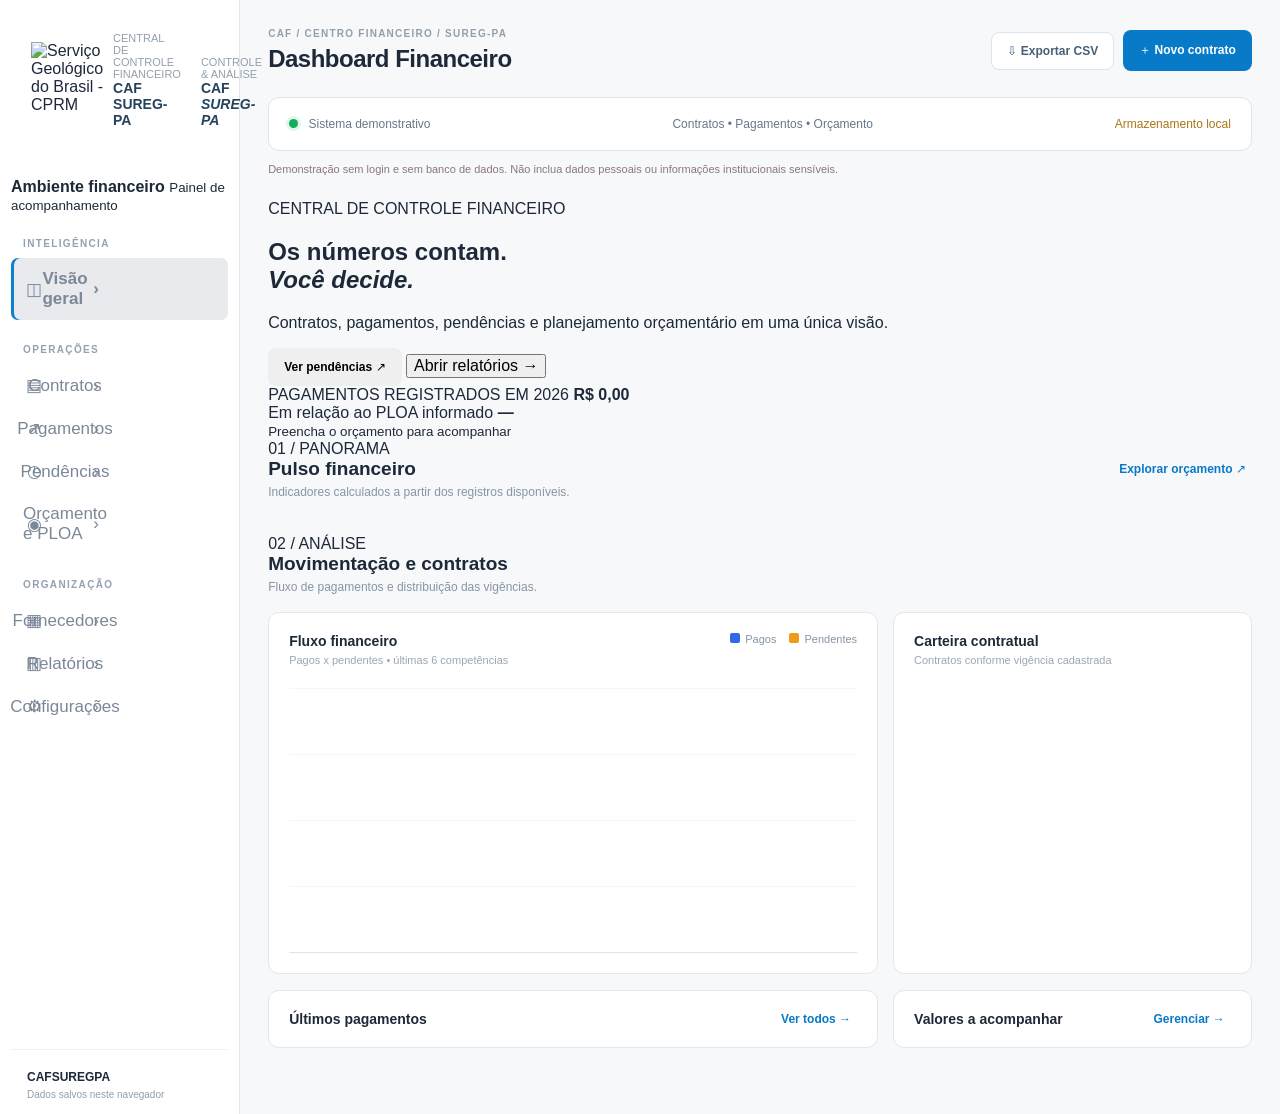
==== index.html @ 9f554555 "Update sidebar with SGB branding Added brand logo and name for the SGB section." ====
<!doctype html>
<html lang="pt-BR">
<head>
  <meta charset="utf-8">
  <meta name="viewport" content="width=device-width, initial-scale=1">
  <meta name="theme-color" content="#102d36">
  <title>CAF SUREG-PA | Central Financeira</title>
  <link rel="stylesheet" href="src/style.css">
  <script defer src="src/app.js"></script>
</head>
<body>

<div class="app">

  <!-- MENU LATERAL -->
  <aside class="sidebar" aria-label="Navegação principal">

    <div class="brand">
     
<div class="brand brand-sgb">

  <div class="sgb-logo-card">
    <img
      src="assets/logo-sgb.png"
      alt="Serviço Geológico do Brasil - CPRM"
      class="sgb-logo"
    >
  </div>

  <div class="sgb-brand-name">
    <small>CENTRAL DE CONTROLE FINANCEIRO</small>
    <strong>CAF SUREG-PA</strong>
  </div>

</div>

      <div>
        <small>CONTROLE &amp; ANÁLISE</small>
        <strong>CAF <em>SUREG-PA</em></strong>
      </div>
    </div>

    <div class="unit-chip">
      <span class="unit-dot"></span>
      <div>
        <b>Ambiente financeiro</b>
        <small>Painel de acompanhamento</small>
      </div>
    </div>

    <nav class="nav-menu" aria-label="Módulos financeiros">

      <div class="nav-caption">INTELIGÊNCIA</div>

      <button class="nav-link active" type="button"
        data-view="dashboard">
        <span class="nav-icon">◫</span>
        <span>Visão geral</span>
        <span class="nav-arrow">›</span>
      </button>

      <div class="nav-caption">OPERAÇÕES</div>

      <button class="nav-link" type="button"
        data-view="contracts">
        <span class="nav-icon">▤</span>
        <span>Contratos</span>
        <span class="nav-arrow">›</span>
      </button>

      <button class="nav-link" type="button"
        data-view="payments">
        <span class="nav-icon">↗</span>
        <span>Pagamentos</span>
        <span class="nav-arrow">›</span>
      </button>

      <button class="nav-link" type="button"
        data-view="pending">
        <span class="nav-icon">◷</span>
        <span>Pendências</span>
        <span class="nav-arrow">›</span>
      </button>

      <button class="nav-link" type="button"
        data-view="budget">
        <span class="nav-icon">◉</span>
        <span>Orçamento e PLOA</span>
        <span class="nav-arrow">›</span>
      </button>

      <div class="nav-caption">ORGANIZAÇÃO</div>

      <button class="nav-link" type="button"
        data-view="companies">
        <span class="nav-icon">▦</span>
        <span>Fornecedores</span>
        <span class="nav-arrow">›</span>
      </button>

      <button class="nav-link" type="button"
        data-view="reports">
        <span class="nav-icon">▥</span>
        <span>Relatórios</span>
        <span class="nav-arrow">›</span>
      </button>

      <button class="nav-link" type="button"
        data-view="settings">
        <span class="nav-icon">⚙</span>
        <span>Configurações</span>
        <span class="nav-arrow">›</span>
      </button>

    </nav>

    <div class="sidebar-footer">
      <span class="online-dot"></span>
      <div>
        <strong>CAFSUREGPA</strong>
        <small>Dados salvos neste navegador</small>
      </div>
    </div>

  </aside>

  <!-- ÁREA PRINCIPAL -->
  <main class="main">

    <header class="topbar">
      <div class="title-area">
        <div class="breadcrumb">
          CAF / CENTRO FINANCEIRO / SUREG-PA
        </div>
        <h1 id="pageTitle">Dashboard Financeiro</h1>
      </div>

      <div class="toolbar">
        <button class="btn light" type="button"
          data-action="export-payments">
          ⇩ Exportar CSV
        </button>

        <button class="btn primary" type="button"
          data-action="new-contract">
          ＋ Novo contrato
        </button>
      </div>
    </header>

    <div class="statusbar">
      <span>
        <i class="status-dot"></i> Sistema demonstrativo
      </span>
      <span>Contratos • Pagamentos • Orçamento</span>
      <span class="status-local">Armazenamento local</span>
    </div>

    <p class="safety-note">
      Demonstração sem login e sem banco de dados.
      Não inclua dados pessoais ou informações
      institucionais sensíveis.
    </p>

    <!-- DASHBOARD -->
    <section class="view" id="view-dashboard">

      <div class="hero">

        <div class="hero-copy">
          <span class="hero-eyebrow">
            CENTRAL DE CONTROLE FINANCEIRO
          </span>

          <h2>
            Os números contam.<br>
            <em>Você decide.</em>
          </h2>

          <p>
            Contratos, pagamentos, pendências e planejamento
            orçamentário em uma única visão.
          </p>

          <div class="hero-buttons">
            <button class="btn hero-btn" type="button"
              data-view="pending">
              Ver pendências <span aria-hidden="true">↗</span>
            </button>

            <button class="hero-link" type="button"
              data-view="reports">
              Abrir relatórios →
            </button>
          </div>
        </div>

        <div class="hero-panel">
          <span class="hero-micro">
            PAGAMENTOS REGISTRADOS EM 2026
          </span>

          <strong id="heroValue">R$ 0,00</strong>

          <div class="hero-progress-heading">
            <span>Em relação ao PLOA informado</span>
            <b id="heroRatio">—</b>
          </div>

          <div class="hero-track">
            <span id="heroBar"></span>
          </div>

          <small id="heroBalance">
            Preencha o orçamento para acompanhar
          </small>
        </div>

        <div class="hero-ring" aria-hidden="true"></div>

      </div>

      <div class="section-intro">
        <div>
          <span class="section-overline">01 / PANORAMA</span>
          <h2>Pulso financeiro</h2>
          <p>
            Indicadores calculados a partir dos registros disponíveis.
          </p>
        </div>

        <button class="text-button" type="button"
          data-view="budget">
          Explorar orçamento ↗
        </button>
      </div>

      <div class="kpi-grid" id="kpiGrid"></div>

      <div class="section-intro">
        <div>
          <span class="section-overline">02 / ANÁLISE</span>
          <h2>Movimentação e contratos</h2>
          <p>
            Fluxo de pagamentos e distribuição das vigências.
          </p>
        </div>
      </div>

      <div class="dash-grid">

        <article class="card">
          <div class="card-title">
            <div>
              <h3>Fluxo financeiro</h3>
              <p>
                Pagos x pendentes • últimas 6 competências
              </p>
            </div>

            <div class="legend">
              <span>
                <i class="blue-swatch"></i>Pagos
              </span>
              <span>
                <i class="orange-swatch"></i>Pendentes
              </span>
            </div>
          </div>

          <div class="bar-chart" id="monthlyChart"></div>
        </article>

        <article class="card">
          <div class="card-title">
            <div>
              <h3>Carteira contratual</h3>
              <p>Contratos conforme vigência cadastrada</p>
            </div>
          </div>

          <div class="donut" id="donut"></div>
          <div class="donut-legend" id="donutLegend"></div>
        </article>

      </div>

      <div class="dash-grid bottom-grid">

        <article class="card">
          <div class="card-title">
            <h3>Últimos pagamentos</h3>
            <button class="text-button" type="button"
              data-view="payments">Ver todos →</button>
          </div>
          <div id="recentPayments"></div>
        </article>

        <article class="card">
          <div class="card-title">
            <h3>Valores a acompanhar</h3>
            <button class="text-button" type="button"
              data-view="pending">Gerenciar →</button>
          </div>
          <div id="recentPending"></div>
        </article>

      </div>

      <p class="footnote" id="dashboardNote"></p>

    </section>

    <!-- CONTRATOS -->
    <section class="view" id="view-contracts" hidden>

      <div class="section-intro">
        <div>
          <span class="section-overline">OPERAÇÕES / 01</span>
          <h2>Gestão de contratos</h2>
          <p>Vigência, execução e informações contratuais.</p>
        </div>

        <button class="btn primary" type="button"
          data-action="new-contract">
          ＋ Cadastrar contrato
        </button>
      </div>

      <article class="card">
        <div class="table-toolbar">
          <input id="filterContracts" type="search"
            placeholder="Localizar empresa, contrato ou processo..."
            aria-label="Pesquisar contratos">
          <span class="muted" id="contractsTotal"></span>
        </div>

        <div class="table-wrap">
          <table>
            <thead>
              <tr>
                <th>Contrato / Processo</th>
                <th>Empresa</th>
                <th>Vigência final</th>
                <th>Valor global</th>
                <th>Situação</th>
                <th>Ações</th>
              </tr>
            </thead>
            <tbody id="contractsRows"></tbody>
          </table>
        </div>
      </article>

    </section>

    <!-- PAGAMENTOS -->
    <section class="view" id="view-payments" hidden>

      <div class="section-intro">
        <div>
          <span class="section-overline">OPERAÇÕES / 02</span>
          <h2>Histórico de pagamentos</h2>
          <p>Registros financeiros vinculados a contratos.</p>
        </div>

        <button class="btn primary" type="button"
          data-action="new-payment">
          ＋ Registrar pagamento
        </button>
      </div>

      <article class="card">

        <div class="table-toolbar">
          <input id="filterPayments" type="search"
            placeholder="Empresa, contrato ou descrição..."
            aria-label="Pesquisar pagamentos">
          <span class="muted" id="paymentsTotal"></span>
        </div>

        <div class="table-wrap">
          <table>
            <thead>
              <tr>
                <th>Data</th>
                <th>Empresa</th>
                <th>Contrato</th>
                <th>Descrição</th>
                <th>Valor</th>
                <th>Ações</th>
              </tr>
            </thead>
            <tbody id="paymentsRows"></tbody>
          </table>
        </div>

      </article>
    </section>

    <!-- PENDÊNCIAS -->
    <section class="view" id="view-pending" hidden>

      <div class="section-intro">
        <div>
          <span class="section-overline">OPERAÇÕES / 03</span>
          <h2>Pagamentos pendentes</h2>
          <p>Acompanhe cada competência até sua conclusão.</p>
        </div>

        <button class="btn primary" type="button"
          data-action="new-pending">
          ＋ Nova pendência
        </button>
      </div>

      <article class="pending-shell">

        <div class="pending-heading">
          <h3>◷ Pendências sob acompanhamento</h3>
          <p id="pendingTopline"></p>
        </div>

        <div class="table-toolbar pending-filter">
          <input type="search" id="filterPending"
            placeholder="Buscar empresa, processo, contrato ou mês..."
            aria-label="Pesquisar pendências">

          <select id="pendingStatus" aria-label="Filtrar status">
            <option value="aberto">Em aberto</option>
            <option value="concluido">Concluídos</option>
            <option value="todos">Todos</option>
          </select>
        </div>

        <div class="pending-list" id="pendingCards"></div>

      </article>

    </section>

    <!-- ORÇAMENTO -->
    <section class="view" id="view-budget" hidden>

      <div class="section-intro">
        <div>
          <span class="section-overline">PLANEJAMENTO / 01</span>
          <h2>Orçamento e PLOA</h2>
          <p>
            Gasto informado de 2025, PLOA 2026
            e pagamentos de 2026.
          </p>
        </div>
      </div>

      <div class="mini-grid" id="budgetSummary"></div>

      <article class="card">

        <div class="card-title">
          <h3>Relação entre pagamentos e PLOA</h3>
          <span class="muted" id="budgetProgress"></span>
        </div>

        <div class="progress">
          <div id="budgetBar"></div>
        </div>

        <p class="footnote">
          O PLOA é uma referência de planejamento.
          Estes totais não equivalem a saldo de dotação,
          empenho ou liquidação.
        </p>

      </article>

      <article class="card">
        <h3 class="table-title">Planejamento por contrato</h3>

        <div class="table-wrap">
          <table>
            <thead>
              <tr>
                <th>Contrato / Empresa</th>
                <th>Gasto 2025</th>
                <th>PLOA 2026</th>
                <th>Pago em 2026</th>
                <th>Execução</th>
                <th>Ação</th>
              </tr>
            </thead>
            <tbody id="budgetRows"></tbody>
          </table>
        </div>
      </article>

    </section>

    <!-- FORNECEDORES -->
    <section class="view" id="view-companies" hidden>

      <div class="section-intro">
        <div>
          <span class="section-overline">ORGANIZAÇÃO / 01</span>
          <h2>Fornecedores</h2>
          <p>Empresas cadastradas e contratos associados.</p>
        </div>

        <button class="btn primary" type="button"
          data-action="new-company">
          ＋ Nova empresa
        </button>
      </div>

      <article class="card">

        <div class="table-toolbar">
          <input id="filterCompanies" type="search"
            placeholder="Buscar razão social ou CNPJ..."
            aria-label="Pesquisar fornecedores">

          <span class="muted" id="companiesTotal"></span>
        </div>

        <div class="table-wrap">
          <table>
            <thead>
              <tr>
                <th>Razão social</th>
                <th>CNPJ</th>
                <th>Contratos</th>
                <th>Ações</th>
              </tr>
            </thead>
            <tbody id="companiesRows"></tbody>
          </table>
        </div>

      </article>
    </section>

    <!-- RELATÓRIOS -->
    <section class="view" id="view-reports" hidden>

      <div class="section-intro">
        <div>
          <span class="section-overline">ORGANIZAÇÃO / 02</span>
          <h2>Relatórios e exportações</h2>
          <p>Consulte indicadores e leve as tabelas para o Excel.</p>
        </div>
      </div>

      <div class="mini-grid" id="reportStats"></div>

      <article class="card">
        <h3 class="table-title">Exportar registros</h3>

        <p class="muted">
          Exportação em CSV com as informações
          disponíveis neste navegador.
        </p>

        <div class="export-grid">
          <button class="btn light" type="button"
            data-action="export-companies">⇩ Empresas</button>
          <button class="btn light" type="button"
            data-action="export-contracts">⇩ Contratos</button>
          <button class="btn light" type="button"
            data-action="export-payments">⇩ Pagamentos</button>
          <button class="btn light" type="button"
            data-action="export-pending">⇩ Pendências</button>
        </div>
      </article>

    </section>

    <!-- CONFIGURAÇÕES -->
    <section class="view" id="view-settings" hidden>

      <div class="section-intro">
        <div>
          <span class="section-overline">ORGANIZAÇÃO / 03</span>
          <h2>Dados e segurança</h2>
          <p>Cópias de segurança e armazenamento local.</p>
        </div>
      </div>

      <article class="card settings-card">
        <h3>Seus dados neste navegador</h3>

        <p class="muted" id="storageInfo"></p>

        <p>
          Este protótipo utiliza <code>localStorage</code>.
          Os dados não são sincronizados entre dispositivos
          ou domínios diferentes.
        </p>

        <div class="export-grid">
          <button class="btn primary" type="button"
            data-action="backup">
            ⇩ Exportar backup JSON
          </button>

          <button class="btn light" type="button"
            data-action="restore">
            Restaurar backup
          </button>

          <input id="restoreFile" type="file"
            accept=".json,application/json" hidden>
        </div>

        <p class="footnote">
          <b>Atenção:</b> restaurar um backup substitui
          os registros atuais. Faça uma cópia antes.
          Para uso institucional, implemente autenticação,
          permissões e backup centralizado.
        </p>
      </article>

    </section>

  </main>
</div>

<!-- JANELA: CADASTRO DE EMPRESA -->
<dialog id="companyDialog" class="dialog">
  <form id="companyForm">

    <div class="dialog-title">
      <h2 id="companyDialogTitle">Cadastrar empresa</h2>
      <button type="button" class="x"
        data-close="companyDialog"
        aria-label="Fechar">×</button>
    </div>

    <div class="form-grid">
      <label class="full">
        Razão social *
        <input name="nome" required maxlength="160">
      </label>

      <label class="full">
        CNPJ *
        <input name="cnpj" required maxlength="18"
          inputmode="numeric"
          placeholder="00.000.000/0000-00">
      </label>
    </div>

    <div class="dialog-buttons">
      <button type="button" class="btn light"
        data-close="companyDialog">Cancelar</button>
      <button class="btn primary" type="submit">
        Salvar empresa
      </button>
    </div>

  </form>
</dialog>

<!-- JANELA: CONTRATO -->
<dialog id="contractDialog" class="dialog wide-dialog">
  <form id="contractForm">

    <div class="dialog-title">
      <h2 id="contractDialogTitle">Cadastrar contrato</h2>
      <button type="button" class="x"
        data-close="contractDialog"
        aria-label="Fechar">×</button>
    </div>

    <div class="form-grid">
      <label class="full">
        Empresa / Favorecido *
        <select id="contractSupplier"
          name="supplier" required></select>
      </label>

      <label>
        Nº do contrato
        <input name="numero" placeholder="Ex.: 17/2024">
      </label>

      <label>
        Processo contratual *
        <input name="processo" required>
      </label>

      <label>
        Vigência inicial *
        <input type="date" name="vigenciaInicial" required>
      </label>

      <label>
        Vigência final *
        <input type="date" name="vigenciaFinal" required>
      </label>

      <label>
        Valor global (R$)
        <input type="number" name="valorGlobal"
          min="0" step="0.01">
      </label>

      <label>
        Custo por posto / mês (R$)
        <input type="number" name="custoPosto"
          min="0" step="0.01">
      </label>

      <label>
        Gasto anual 2025 (R$)
        <input type="number" name="gastoAnual2025"
          min="0" step="0.01">
      </label>

      <label>
        PLOA 2026 (R$)
        <input type="number" name="ploa2026"
          min="0" step="0.01">
      </label>

      <label class="full">
        Objeto
        <textarea name="objeto" rows="2"></textarea>
      </label>
    </div>

    <details class="more-fields">
      <summary>
        Outros dados contratuais e cálculo da CCT
      </summary>

      <div class="form-grid">
        <label>
          Unidade
          <input name="unidade" placeholder="SUREG-PA">
        </label>

        <label>
          Tipo
          <input name="tipo" placeholder="Serviço contínuo">
        </label>

        <label>
          Modalidade de contratação
          <input name="modalidade">
        </label>

        <label>
          Natureza de despesa (ND)
          <input name="nd">
        </label>

        <label>
          Gestor do contrato
          <input name="gestor">
        </label>

        <label>
          Fiscal administrativo
          <input name="fiscalAdm">
        </label>

        <label>
          Fiscal técnico
          <input name="fiscalTecnico">
        </label>

        <label>
          Suplente
          <input name="suplente">
        </label>

        <label>
          Modalidade de garantia
          <input name="garantia">
        </label>

        <label>
          Tipo de custo
          <input name="tipoCusto"
            placeholder="Fixo / variável">
        </label>

        <label>
          Categoria de serviço
          <input name="categoria">
        </label>

        <label>
          Quantidade de postos
          <input type="number" name="postos" min="0" step="1">
        </label>

        <label>
          Salário base CCT (R$)
          <input type="number" name="salario"
            min="0" step="0.01">
        </label>

        <label>
          Encargos (%)
          <input type="number" name="encargos"
            min="0" step="0.01">
        </label>

        <label>
          Materiais mensais (R$)
          <input type="number" name="materiais"
            min="0" step="0.01">
        </label>

        <label>
          Total mensal estimado
          <input id="cctTotal" readonly value="R$ 0,00">
        </label>

        <label>
          Gasto mensal 2025 (R$)
          <input type="number" name="gastoMensal2025"
            min="0" step="0.01">
        </label>

        <label>
          Total gasto 2025 (R$)
          <input type="number" name="totalGasto2025"
            min="0" step="0.01">
        </label>

        <label>
          Qtd. atual
          <input type="number" name="qtdAtual" min="0">
        </label>

        <label>
          Qtd. análise
          <input type="number" name="qtdAnalise" min="0">
        </label>

        <label class="full">
          Observações
          <textarea name="observacoes" rows="2"></textarea>
        </label>
      </div>
    </details>

    <div class="dialog-buttons">
      <button type="button" class="btn light"
        data-close="contractDialog">Cancelar</button>
      <button class="btn primary" type="submit">
        Salvar contrato
      </button>
    </div>

  </form>
</dialog>

<!-- JANELA: PAGAMENTO -->
<dialog id="paymentDialog" class="dialog">
  <form id="paymentForm">

    <div class="dialog-title">
      <h2 id="paymentDialogTitle">Registrar pagamento</h2>
      <button type="button" class="x"
        data-close="paymentDialog"
        aria-label="Fechar">×</button>
    </div>

    <div class="form-grid">
      <label class="full">
        Contrato *
        <select name="contractId"
          data-contract-select required></select>
      </label>

      <label>
        Data do pagamento *
        <input name="data" type="date" required>
      </label>

      <label>
        Valor pago (R$) *
        <input name="valor" type="number"
          step="0.01" min="0.01" required>
      </label>

      <label class="full">
        Descrição / competência
        <input name="descricao">
      </label>
    </div>

    <div class="dialog-buttons">
      <button type="button" class="btn light"
        data-close="paymentDialog">Cancelar</button>
      <button class="btn primary" type="submit">
        Salvar pagamento
      </button>
    </div>

  </form>
</dialog>

<!-- JANELA: PENDÊNCIA -->
<dialog id="pendingDialog" class="dialog">
  <form id="pendingForm">

    <div class="dialog-title">
      <h2 id="pendingDialogTitle">Cadastrar pendência</h2>
      <button type="button" class="x"
        data-close="pendingDialog"
        aria-label="Fechar">×</button>
    </div>

    <div class="form-grid">
      <label class="full">
        Contrato *
        <select name="contractId"
          data-contract-select required></select>
      </label>

      <label>
        Competência *
        <input name="competencia" type="month" required>
      </label>

      <label>
        Valor líquido (R$) *
        <input name="valor" type="number"
          step="0.01" min="0" value="0" required>
      </label>

      <label>
        Referência / nº documento
        <input name="referencia" placeholder="Ex.: 45879">
      </label>

      <label>
        Situação
        <select name="status">
          <option value="aberto">Aberto</option>
          <option value="concluido">Concluído</option>
        </select>
      </label>
    </div>

    <div class="dialog-buttons">
      <button type="button" class="btn light"
        data-close="pendingDialog">Cancelar</button>
      <button class="btn primary" type="submit">
        Salvar pendência
      </button>
    </div>

  </form>
</dialog>

<div id="toast" class="toast"
  role="status" aria-live="polite"></div>

</body>
</html>
---- src/style.css ----
:root {
  font-family: Inter, "Segoe UI", Arial, sans-serif;
  color: #1d2939;
  background: #f7f8fa;
  font-synthesis: none;
}

* { box-sizing: border-box; }
body { margin: 0; min-width: 320px; }
button, input, select, textarea { font: inherit; }
button { cursor: pointer; }
[hidden] { display: none !important; }

button:focus-visible,
input:focus-visible,
textarea:focus-visible,
select:focus-visible {
  outline: 3px solid #83c8f6;
  outline-offset: 2px;
}

/* ESTRUTURA E MENU LATERAL */

.app {
  display: grid;
  grid-template-columns: 240px minmax(0, 1fr);
  min-height: 100vh;
}

.sidebar {
  background: #fff;
  border-right: 1px solid #e3e8ee;
  display: flex;
  flex-direction: column;
  padding: 24px 11px 14px;
  min-width: 0;
}

.brand {
  display: flex;
  align-items: center;
  gap: 10px;
  padding: 2px 10px 25px;
}

.brand-icon {
  width: 46px;
  height: 42px;
  display: grid;
  place-items: center;
  background: #097dce;
  color: #fff;
  font-size: 17px;
  font-weight: 900;
  border-radius: 12px;
  box-shadow: 0 5px 16px #1885d52e;
}

.brand strong {
  display: block;
  color: #26435c;
  font-size: 14px;
}

.brand small {
  display: block;
  color: #91a0ad;
  font-size: 11px;
  margin-top: 4px;
}

.nav-caption {
  color: #94a1b0;
  font-size: 10px;
  font-weight: 800;
  letter-spacing: 1.35px;
  padding: 24px 12px 9px;
}

.nav-link {
  border: 0;
  background: transparent;
  color: #5f6f7f;
  width: 100%;
  text-align: left;
  display: flex;
  gap: 11px;
  align-items: center;
  padding: 11px 13px;
  font-size: 13px;
  border-radius: 7px;
}

.nav-link span {
  display: inline-flex;
  justify-content: center;
  width: 20px;
  color: #7b8898;
  font-size: 17px;
}

.nav-link:hover { background: #f3f7fb; }

.nav-link.active {
  background: #e8eaed;
  color: #1e344b;
  font-weight: 750;
  box-shadow: inset 3px 0 #0c81cc;
}

.sidebar-footer {
  border-top: 1px solid #eff1f5;
  padding: 17px 7px 0;
  margin-top: auto;
  display: flex;
  gap: 9px;
  align-items: center;
}

.avatar {
  height: 34px;
  width: 34px;
  display: grid;
  place-items: center;
  background: #6958df;
  color: #fff;
  border-radius: 50%;
  font-size: 12px;
  font-weight: 800;
}

.sidebar-footer strong { font-size: 12px; }

.sidebar-footer small {
  display: block;
  color: #91a0ae;
  font-size: 10px;
  margin-top: 4px;
}

/* BARRA SUPERIOR */

.main {
  min-width: 0;
  padding: 28px clamp(16px, 2.2vw, 34px) 50px;
}

.topbar {
  display: flex;
  justify-content: space-between;
  align-items: center;
  gap: 16px;
  margin-bottom: 24px;
}

.breadcrumb {
  color: #91a0ac;
  letter-spacing: 1.25px;
  font-size: 10px;
  font-weight: 800;
}

.topbar h1 {
  font-size: 24px;
  letter-spacing: -.5px;
  margin: 6px 0 0;
}

.toolbar {
  display: flex;
  flex-wrap: wrap;
  align-items: center;
  gap: 9px;
}

.btn {
  font-size: 12px;
  font-weight: 750;
  padding: 11px 15px;
  border-radius: 8px;
  border: 1px solid transparent;
  white-space: nowrap;
  transition: filter .15s;
}

.btn:hover { filter: brightness(.96); }
.btn.primary { background: #087bc8; color: #fff; }
.btn.success { background: #12a253; color: #fff; }

.btn.light {
  background: #fff;
  border-color: #dbe3ed;
  color: #466078;
}

.btn.small { padding: 9px 11px; }

.statusbar {
  background: #fff;
  border: 1px solid #e0e6ed;
  border-radius: 11px;
  display: flex;
  align-items: center;
  justify-content: space-between;
  gap: 14px;
  flex-wrap: wrap;
  padding: 19px 20px;
  font-size: 12px;
  color: #68778a;
}

.status-dot {
  width: 9px;
  height: 9px;
  display: inline-block;
  border-radius: 50%;
  background: #16aa5c;
  box-shadow: 0 0 0 3px #dff7e8;
  margin-right: 7px;
}

.status-local { color: #aa7518; }

.safety-note {
  font-size: 11px;
  color: #8a7584;
  margin: 12px 0 25px;
}

/* SEÇÕES */

.view { animation: fade .14s ease; }

@keyframes fade {
  from { opacity: .8; transform: translateY(3px); }
  to { opacity: 1; transform: none; }
}

.section-intro {
  display: flex;
  justify-content: space-between;
  align-items: center;
  gap: 14px;
  margin: 0 0 18px;
  flex-wrap: wrap;
}

.section-intro h2 {
  font-size: 19px;
  margin: 0 0 5px;
}

.section-intro p {
  margin: 0;
  color: #8895a6;
  font-size: 12px;
}

/* INDICADORES FINANCEIROS */

.kpi-grid {
  display: grid;
  grid-template-columns: repeat(4, minmax(0, 1fr));
  gap: 13px;
  margin-bottom: 18px;
}

.kpi {
  background: #fff;
  border: 1px solid #e2e7ee;
  border-top: 3px solid #288de3;
  padding: 17px 16px;
  border-radius: 10px;
  min-width: 0;
}

.kpi.green { border-top-color: #17ac62; }
.kpi.orange { border-top-color: #ed9b15; }
.kpi.violet { border-top-color: #765ce7; }

.kpi-name {
  display: flex;
  justify-content: space-between;
  gap: 6px;
  text-transform: uppercase;
  letter-spacing: .65px;
  font-size: 10px;
  color: #8895a4;
  font-weight: 750;
}

.kpi-name span {
  font-size: 16px;
  color: #98a3af;
}

.kpi strong {
  display: block;
  font-size: clamp(20px, 2vw, 28px);
  letter-spacing: -.6px;
  margin: 17px 0 9px;
  overflow-wrap: anywhere;
}

.kpi small {
  color: #9ca6b3;
  font-size: 11px;
}

/* CARTÕES E GRÁFICOS */

.dash-grid {
  display: grid;
  grid-template-columns: minmax(0, 1.7fr) minmax(270px, 1fr);
  gap: 15px;
  margin-bottom: 16px;
}

.card {
  background: #fff;
  border: 1px solid #e2e7ee;
  border-radius: 11px;
  padding: 20px;
  min-width: 0;
  margin-bottom: 16px;
}

.dash-grid > .card { margin-bottom: 0; }

.card h3 { font-size: 14px; margin: 0; }

.card-title {
  display: flex;
  align-items: flex-start;
  justify-content: space-between;
  gap: 12px;
  flex-wrap: wrap;
}

.card-title p {
  margin: 5px 0 0;
  color: #9aa7b4;
  font-size: 11px;
}

.legend {
  display: flex;
  gap: 13px;
  font-size: 11px;
  color: #8895a5;
}

.legend span { white-space: nowrap; }

.legend i, .donut-legend i {
  height: 10px;
  width: 10px;
  display: inline-block;
  border-radius: 2px;
  margin-right: 5px;
}

.blue-swatch { background: #3168e8; }
.orange-swatch { background: #f09a18; }

.bar-chart {
  height: 265px;
  display: grid;
  grid-template-columns: repeat(6, minmax(0, 1fr));
  align-items: end;
  gap: 10px;
  margin-top: 22px;
  border-bottom: 1px solid #dbe3ed;
  background: repeating-linear-gradient(
    to top,
    transparent 0,
    transparent calc(25% - 1px),
    #e8edf3 25%
  );
}

.bar-group {
  height: 100%;
  display: flex;
  flex-direction: column;
  justify-content: flex-end;
  align-items: center;
  gap: 6px;
  min-width: 0;
}

.bar-group > span {
  font-size: 10px;
  color: #92a0ae;
  padding-bottom: 3px;
}

.bars {
  height: calc(100% - 25px);
  width: 100%;
  display: flex;
  align-items: flex-end;
  justify-content: center;
  gap: 5px;
}

.bar {
  width: min(22px, 35%);
  min-height: 0;
  border-radius: 3px 3px 0 0;
}

.bar.paid { background: #3168e8; }
.bar.waiting { background: #ed9b15; }

.donut {
  height: 185px;
  width: 185px;
  max-width: 80%;
  aspect-ratio: 1;
  border-radius: 50%;
  margin: 26px auto 20px;
  position: relative;
}

.donut:after {
  content: "";
  background: #fff;
  position: absolute;
  inset: 27%;
  border-radius: 50%;
}

.donut-legend {
  display: grid;
  gap: 11px;
  font-size: 12px;
  color: #758295;
}

.donut-legend div {
  display: flex;
  justify-content: space-between;
}

.donut-legend i {
  border-radius: 50%;
  width: 9px;
  height: 9px;
}

/* MOVIMENTAÇÕES RECENTES */

.activity-row {
  display: flex;
  justify-content: space-between;
  gap: 16px;
  align-items: center;
  padding: 14px 0;
  border-bottom: 1px solid #edf1f5;
}

.activity-row:last-child { border-bottom: 0; }

.activity-row strong {
  display: block;
  font-size: 12px;
}

.activity-row small {
  display: block;
  color: #9aa6b5;
  font-size: 11px;
  margin-top: 5px;
}

.activity-row b {
  font-size: 13px;
  white-space: nowrap;
}

.orange-text { color: #d88607; }

.text-button {
  border: 0;
  background: none;
  color: #0879c8;
  font-weight: 700;
  font-size: 12px;
}

.footnote {
  font-size: 11px;
  color: #96a1b0;
  line-height: 1.6;
  margin: 10px 0 0;
}

.empty-block {
  color: #93a0ae;
  font-size: 13px;
  padding: 22px 0;
  text-align: center;
}

/* TABELAS */

.table-toolbar {
  display: flex;
  justify-content: space-between;
  align-items: center;
  gap: 15px;
  flex-wrap: wrap;
  margin-bottom: 18px;
}

.table-toolbar input,
.table-toolbar select {
  border: 1px solid #dce4ed;
  border-radius: 8px;
  padding: 11px 12px;
  color: #43556a;
  background: #f7f9fc;
  min-width: 210px;
  font-size: 12px;
}

.table-toolbar input {
  flex: 1;
  max-width: 410px;
}

.muted { font-size: 12px; color: #8e9aa9; }
.table-wrap { overflow: auto; }

table {
  border-collapse: collapse;
  width: 100%;
  min-width: 690px;
  font-size: 12px;
  text-align: left;
}

th {
  background: #f7f9fc;
  color: #7d8da1;
  text-transform: uppercase;
  font-size: 10px;
  letter-spacing: .55px;
  font-weight: 800;
}

td, th {
  padding: 14px 11px;
  border-bottom: 1px solid #e7ecf2;
  vertical-align: middle;
}

td { color: #394a5f; }

td small {
  display: block;
  color: #98a3ae;
  font-size: 11px;
  margin-top: 5px;
}

td b { font-size: 12px; color: #23354a; }
td.actions { white-space: nowrap; }

td.actions button {
  border: 0;
  background: transparent;
  color: #1675bc;
  font-weight: 700;
  font-size: 12px;
  padding: 5px 6px;
}

.danger-text,
td.actions button.danger-text {
  color: #d74650 !important;
}

.empty {
  text-align: center;
  padding: 30px;
  color: #98a5b1;
}

.pill {
  display: inline-block;
  border-radius: 100px;
  font-size: 11px;
  padding: 5px 9px;
  font-weight: 700;
  background: #f1f4f7;
  color: #6c7b8c;
}

.pill.green { background: #e4f7ec; color: #159353; }
.pill.blue { background: #e8f0ff; color: #396ddd; }
.pill.red { background: #ffebed; color: #cf4651; }
.pill.orange { background: #fff1dc; color: #b9790b; }

/* ACOMPANHAMENTO DE PENDÊNCIAS */

.pending-shell {
  border: 1px solid #e4e7ec;
  border-left: 4px solid #ff7a17;
  border-radius: 13px;
  background: linear-gradient(105deg, #fffaf5, #fff 60%);
  padding: 24px;
}

.pending-heading h3 {
  color: #f26c0c;
  font-size: 17px;
  margin: 4px 0 10px;
}

.pending-heading p {
  color: #ae620f;
  margin: 0 0 19px;
  font-size: 13px;
  font-weight: 700;
}

.pending-filter { justify-content: flex-start; }
.pending-filter input { max-width: 540px; }

.pending-list { display: grid; gap: 13px; }

.pending-card {
  background: #fff;
  border: 1px solid #e0e6ee;
  border-radius: 12px;
  padding: 20px;
  display: grid;
  grid-template-columns: minmax(0, 1fr) auto;
  gap: 14px;
}

.pending-detail h3 {
  margin: 1px 0 13px;
  color: #18324a;
  font-size: 16px;
}

.metadata {
  display: flex;
  gap: 13px;
  flex-wrap: wrap;
  font-size: 12px;
  color: #536985;
}

.pending-detail p {
  font-size: 12px;
  color: #536985;
  margin: 10px 0;
}

.pending-right {
  display: flex;
  flex-direction: column;
  align-items: flex-end;
  gap: 6px;
}

.pending-right small {
  font-size: 11px;
  color: #90a0b2;
}

.pending-right label {
  font-size: 11px;
  color: #7b8c9e;
}

.pending-right strong {
  font-size: 19px;
  color: #182b40;
}

.pending-actions {
  grid-column: 1 / -1;
  display: flex;
  justify-content: flex-end;
  gap: 8px;
  flex-wrap: wrap;
}

/* ORÇAMENTO */

.mini-grid {
  display: grid;
  grid-template-columns: repeat(3, minmax(0, 1fr));
  gap: 15px;
  margin-bottom: 16px;
}

.mini-kpi {
  background: white;
  border: 1px solid #e2e7ee;
  border-radius: 9px;
  padding: 20px;
}

.mini-kpi small {
  display: block;
  color: #96a2b0;
  font-size: 11px;
}

.mini-kpi b {
  display: block;
  margin-top: 10px;
  font-size: 20px;
  overflow-wrap: anywhere;
}

.progress {
  height: 12px;
  background: #e9eff5;
  border-radius: 50px;
  overflow: hidden;
  margin: 20px 0;
}

.progress div {
  height: 100%;
  background: #2f68df;
  width: 0;
  border-radius: 50px;
}

.table-title { margin-bottom: 17px !important; }

.export-grid {
  display: flex;
  gap: 10px;
  flex-wrap: wrap;
  margin-top: 18px;
}

.settings-card { max-width: 800px; }

.settings-card p {
  line-height: 1.65;
  font-size: 13px;
  color: #64788e;
}

/* FORMULÁRIOS E MODAIS */

.dialog {
  border: 0;
  border-radius: 14px;
  padding: 0;
  width: min(520px, calc(100vw - 28px));
  max-height: min(92vh, 1050px);
  box-shadow: 0 20px 70px #0e264c56;
}

.dialog::backdrop { background: #14294488; }

.dialog.wide-dialog {
  width: min(800px, calc(100vw - 28px));
}

.dialog form { padding: 24px; }

.dialog-title {
  display: flex;
  align-items: center;
  justify-content: space-between;
  margin-bottom: 22px;
  gap: 12px;
}

.dialog-title h2 { font-size: 19px; margin: 0; }

.x {
  background: transparent;
  border: 0;
  font-size: 23px;
  color: #94a1ae;
}

.form-grid {
  display: grid;
  grid-template-columns: repeat(2, minmax(0, 1fr));
  gap: 14px;
}

.form-grid label {
  display: flex;
  flex-direction: column;
  gap: 6px;
  font-size: 12px;
  font-weight: 650;
  color: #33465b;
  min-width: 0;
}

.form-grid .full { grid-column: 1 / -1; }

.form-grid input,
.form-grid select,
.form-grid textarea {
  width: 100%;
  min-height: 40px;
  border: 1px solid #d9e2ec;
  border-radius: 8px;
  background: #f6f8fb;
  padding: 10px 12px;
  color: #293f53;
}

.form-grid input[readonly] { background: #eaf1f7; }
.form-grid textarea { resize: vertical; }

.more-fields {
  border-top: 1px solid #e6ebf1;
  margin-top: 21px;
  padding-top: 17px;
}

.more-fields summary {
  font-size: 13px;
  font-weight: 750;
  color: #087ac9;
  cursor: pointer;
  margin-bottom: 15px;
}

.dialog-buttons {
  display: flex;
  justify-content: flex-end;
  gap: 10px;
  border-top: 1px solid #e8edf3;
  padding-top: 18px;
  margin-top: 24px;
}

.toast {
  position: fixed;
  bottom: 20px;
  right: 20px;
  z-index: 40;
  padding: 13px 17px;
  background: #20364d;
  color: white;
  border-radius: 9px;
  box-shadow: 0 5px 30px #102b4760;
  font-size: 12px;
  pointer-events: none;
  opacity: 0;
  transform: translateY(10px);
  transition: .18s;
}

.toast.visible {
  opacity: 1;
  transform: translateY(0);
}

/* RESPONSIVIDADE */

@media (max-width: 1100px) {
  .kpi-grid {
    grid-template-columns: repeat(2, minmax(0, 1fr));
  }

  .dash-grid { grid-template-columns: 1fr; }
  .sidebar { padding: 18px 7px; }

  .app {
    grid-template-columns: 205px minmax(0, 1fr);
  }
}

@media (max-width: 700px) {
  .app { display: block; }

  .sidebar {
    position: relative;
    border-right: 0;
    border-bottom: 1px solid #e5eaf0;
    display: flex;
    flex-direction: row;
    align-items: center;
    gap: 4px;
    overflow: auto;
    padding: 8px;
  }

  .brand {
    flex: 0 0 auto;
    padding: 0 10px 0 4px;
  }

  .brand-icon {
    height: 35px;
    width: 39px;
    font-size: 13px;
  }

  .brand strong { font-size: 11px; }
  .brand small { font-size: 10px; }
  .nav-caption, .sidebar-footer { display: none; }

  .nav-link {
    width: auto;
    white-space: nowrap;
    flex: 0 0 auto;
    padding: 10px;
    font-size: 11px;
  }

  .nav-link span { display: none; }
  .main { padding: 18px 12px 35px; }

  .topbar {
    align-items: flex-start;
    flex-direction: column;
    margin-bottom: 16px;
  }

  .topbar h1 { font-size: 22px; }
  .toolbar { width: 100%; }
  .toolbar .btn { flex: 1; }

  .statusbar {
    padding: 12px;
    gap: 8px;
  }

  .status-local { width: 100%; }
  .kpi-grid { gap: 9px; }
  .kpi { padding: 13px; }
  .kpi strong { font-size: 20px; }
  .kpi small { font-size: 10px; }
  .card { padding: 15px; }

  .bar-chart {
    gap: 5px;
    height: 205px;
  }

  .pending-shell { padding: 13px; }

  .pending-card {
    grid-template-columns: 1fr;
  }

  .pending-right { align-items: flex-start; }
  .pending-actions { justify-content: flex-start; }
  .mini-grid { grid-template-columns: 1fr; }
  .form-grid { grid-template-columns: 1fr; }
  .form-grid .full { grid-column: auto; }
  .dialog form { padding: 16px; }
  .table-toolbar input { min-width: 100%; }
  .section-intro h2 { font-size: 18px; }
}
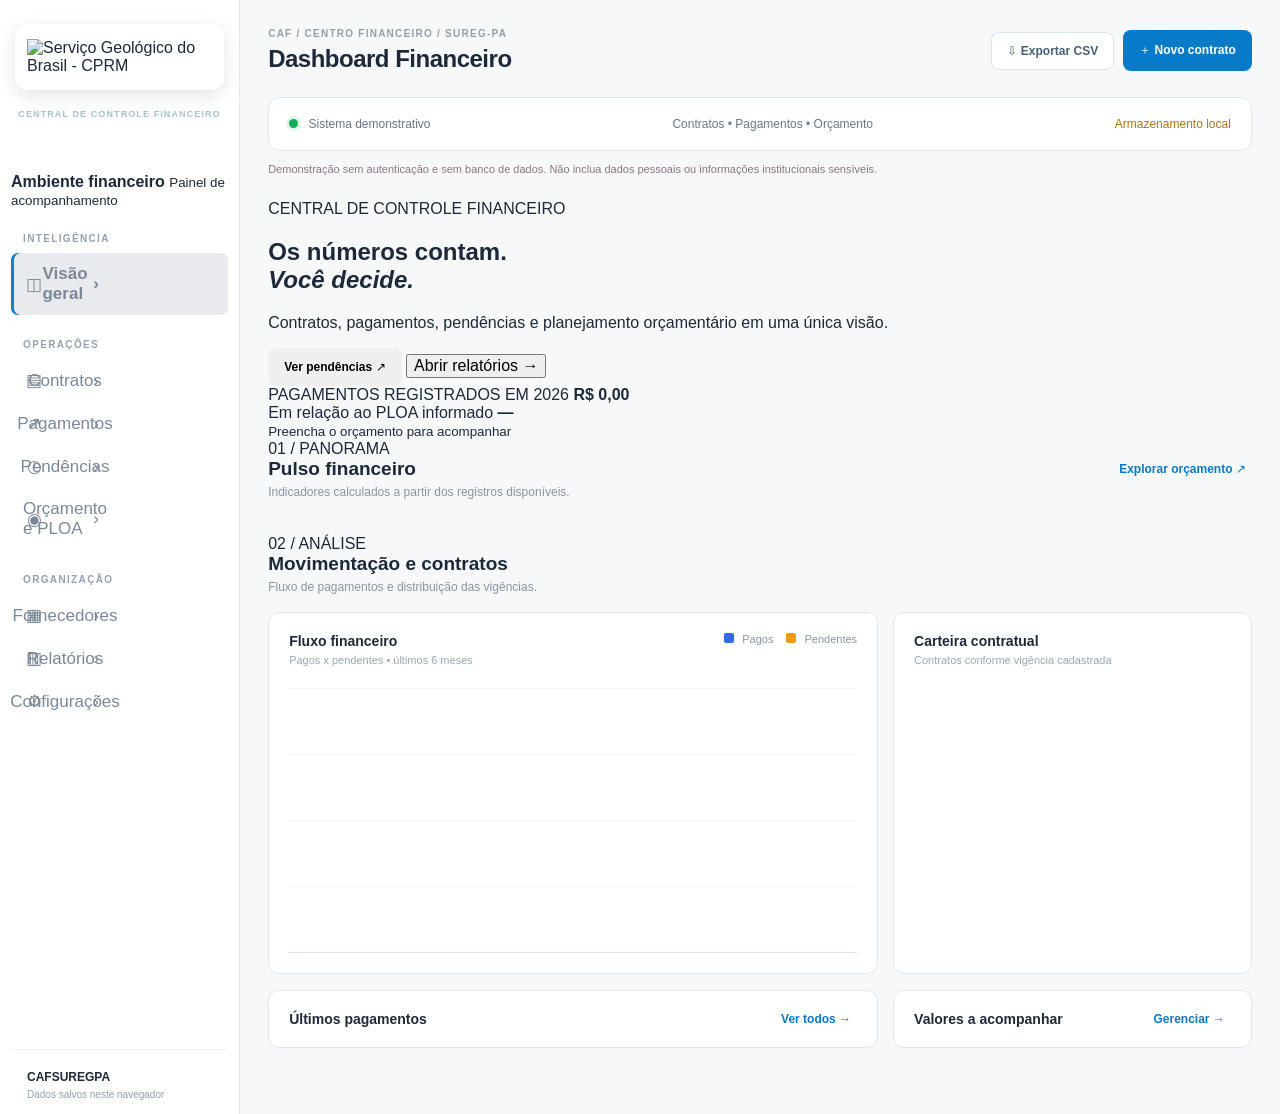
==== commit e62cac5f: "Update print statement from 'Hello' to 'Goodbye'" ====
--- a/index.html
+++ b/index.html
@@ -1,174 +1,360 @@
 
-<!doctype html>
+<!DOCTYPE html>
 <html lang="pt-BR">
+
 <head>
-  <meta charset="utf-8">
-  <meta name="viewport" content="width=device-width, initial-scale=1">
-  <meta name="theme-color" content="#102d36">
-  <title>CAF SUREG-PA | Central Financeira</title>
-  <link rel="stylesheet" href="src/style.css">
+  <meta charset="UTF-8">
+
+  <meta
+    name="viewport"
+    content="width=device-width, initial-scale=1.0"
+  >
+
+  <meta
+    name="theme-color"
+    content="#102d36"
+  >
+
+  <meta
+    name="description"
+    content="CAF SUREG-PA - Central de Controle e Acompanhamento Financeiro. Gestão de contratos, pagamentos, pendências e planejamento orçamentário."
+  >
+
+  <title>CAF SUREG-PA | Gestão Financeira</title>
+
+  <!-- ÍCONES DO NAVEGADOR -->
+
+  <link
+    rel="icon"
+    type="image/x-icon"
+    href="assets/favicon.ico?v=2"
+  >
+
+  <link
+    rel="icon"
+    type="image/png"
+    sizes="32x32"
+    href="assets/favicon-32x32.png?v=2"
+  >
+
+  <link
+    rel="apple-touch-icon"
+    sizes="180x180"
+    href="assets/apple-touch-icon.png?v=2"
+  >
+
+  <!-- ESTILO PRINCIPAL -->
+
+  <link
+    rel="stylesheet"
+    href="src/style.css"
+  >
+
+  <!-- FUNCIONAMENTO DO SISTEMA -->
+
   <script defer src="src/app.js"></script>
+
 </head>
+
 <body>
 
 <div class="app">
 
-  <!-- MENU LATERAL -->
-  <aside class="sidebar" aria-label="Navegação principal">
-
-    <div class="brand">
-     
-<div class="brand brand-sgb">
-
-  <div class="sgb-logo-card">
-    <img
-      src="assets/logo-sgb.png"
-      alt="Serviço Geológico do Brasil - CPRM"
-      class="sgb-logo"
-    >
-  </div>
-
-  <div class="sgb-brand-name">
-    <small>CENTRAL DE CONTROLE FINANCEIRO</small>
-    <strong>CAF SUREG-PA</strong>
-  </div>
-
-</div>
-
-      <div>
-        <small>CONTROLE &amp; ANÁLISE</small>
-        <strong>CAF <em>SUREG-PA</em></strong>
-      </div>
+  <!-- =====================================
+       MENU LATERAL
+       ===================================== -->
+
+  <aside
+    class="sidebar"
+    aria-label="Navegação principal"
+  >
+
+    <!-- LOGO OFICIAL SGB / CPRM -->
+
+    <div class="brand brand-sgb">
+
+      <div class="sgb-logo-card">
+
+        <img
+          src="assets/logo-sgb.png"
+          alt="Serviço Geológico do Brasil - CPRM"
+          class="sgb-logo"
+        >
+
+      </div>
+
+      <div class="sgb-brand-name">
+
+        <small>
+          CENTRAL DE CONTROLE FINANCEIRO
+        </small>
+
+        <strong>
+          CAF SUREG-PA
+        </strong>
+
+      </div>
+
     </div>
 
+    <!-- IDENTIFICAÇÃO DO AMBIENTE -->
+
     <div class="unit-chip">
+
       <span class="unit-dot"></span>
+
       <div>
         <b>Ambiente financeiro</b>
-        <small>Painel de acompanhamento</small>
-      </div>
+
+        <small>
+          Painel de acompanhamento
+        </small>
+      </div>
+
     </div>
 
-    <nav class="nav-menu" aria-label="Módulos financeiros">
-
-      <div class="nav-caption">INTELIGÊNCIA</div>
-
-      <button class="nav-link active" type="button"
-        data-view="dashboard">
+    <!-- NAVEGAÇÃO -->
+
+    <nav
+      class="nav-menu"
+      aria-label="Módulos financeiros"
+    >
+
+      <div class="nav-caption">
+        INTELIGÊNCIA
+      </div>
+
+      <button
+        class="nav-link active"
+        type="button"
+        data-view="dashboard"
+      >
+
         <span class="nav-icon">◫</span>
+
         <span>Visão geral</span>
+
         <span class="nav-arrow">›</span>
+
       </button>
 
-      <div class="nav-caption">OPERAÇÕES</div>
-
-      <button class="nav-link" type="button"
-        data-view="contracts">
+      <div class="nav-caption">
+        OPERAÇÕES
+      </div>
+
+      <button
+        class="nav-link"
+        type="button"
+        data-view="contracts"
+      >
+
         <span class="nav-icon">▤</span>
+
         <span>Contratos</span>
+
         <span class="nav-arrow">›</span>
+
       </button>
 
-      <button class="nav-link" type="button"
-        data-view="payments">
+      <button
+        class="nav-link"
+        type="button"
+        data-view="payments"
+      >
+
         <span class="nav-icon">↗</span>
+
         <span>Pagamentos</span>
+
         <span class="nav-arrow">›</span>
+
       </button>
 
-      <button class="nav-link" type="button"
-        data-view="pending">
+      <button
+        class="nav-link"
+        type="button"
+        data-view="pending"
+      >
+
         <span class="nav-icon">◷</span>
+
         <span>Pendências</span>
+
         <span class="nav-arrow">›</span>
+
       </button>
 
-      <button class="nav-link" type="button"
-        data-view="budget">
+      <button
+        class="nav-link"
+        type="button"
+        data-view="budget"
+      >
+
         <span class="nav-icon">◉</span>
+
         <span>Orçamento e PLOA</span>
+
         <span class="nav-arrow">›</span>
+
       </button>
 
-      <div class="nav-caption">ORGANIZAÇÃO</div>
-
-      <button class="nav-link" type="button"
-        data-view="companies">
+      <div class="nav-caption">
+        ORGANIZAÇÃO
+      </div>
+
+      <button
+        class="nav-link"
+        type="button"
+        data-view="companies"
+      >
+
         <span class="nav-icon">▦</span>
+
         <span>Fornecedores</span>
+
         <span class="nav-arrow">›</span>
+
       </button>
 
-      <button class="nav-link" type="button"
-        data-view="reports">
+      <button
+        class="nav-link"
+        type="button"
+        data-view="reports"
+      >
+
         <span class="nav-icon">▥</span>
+
         <span>Relatórios</span>
+
         <span class="nav-arrow">›</span>
+
       </button>
 
-      <button class="nav-link" type="button"
-        data-view="settings">
+      <button
+        class="nav-link"
+        type="button"
+        data-view="settings"
+      >
+
         <span class="nav-icon">⚙</span>
+
         <span>Configurações</span>
+
         <span class="nav-arrow">›</span>
+
       </button>
 
     </nav>
 
+    <!-- RODAPÉ DO MENU -->
+
     <div class="sidebar-footer">
+
       <span class="online-dot"></span>
+
       <div>
-        <strong>CAFSUREGPA</strong>
-        <small>Dados salvos neste navegador</small>
-      </div>
+
+        <strong>
+          CAFSUREGPA
+        </strong>
+
+        <small>
+          Dados salvos neste navegador
+        </small>
+
+      </div>
+
     </div>
 
   </aside>
 
-  <!-- ÁREA PRINCIPAL -->
+
+  <!-- =====================================
+       ÁREA PRINCIPAL
+       ===================================== -->
+
   <main class="main">
 
+    <!-- CABEÇALHO -->
+
     <header class="topbar">
+
       <div class="title-area">
+
         <div class="breadcrumb">
           CAF / CENTRO FINANCEIRO / SUREG-PA
         </div>
-        <h1 id="pageTitle">Dashboard Financeiro</h1>
+
+        <h1 id="pageTitle">
+          Dashboard Financeiro
+        </h1>
+
       </div>
 
       <div class="toolbar">
-        <button class="btn light" type="button"
-          data-action="export-payments">
+
+        <button
+          class="btn light"
+          type="button"
+          data-action="export-payments"
+        >
           ⇩ Exportar CSV
         </button>
 
-        <button class="btn primary" type="button"
-          data-action="new-contract">
+        <button
+          class="btn primary"
+          type="button"
+          data-action="new-contract"
+        >
           ＋ Novo contrato
         </button>
-      </div>
+
+      </div>
+
     </header>
 
+
+    <!-- STATUS DO SISTEMA -->
+
     <div class="statusbar">
+
       <span>
-        <i class="status-dot"></i> Sistema demonstrativo
+        <i class="status-dot"></i>
+        Sistema demonstrativo
       </span>
-      <span>Contratos • Pagamentos • Orçamento</span>
-      <span class="status-local">Armazenamento local</span>
+
+      <span>
+        Contratos • Pagamentos • Orçamento
+      </span>
+
+      <span class="status-local">
+        Armazenamento local
+      </span>
+
     </div>
 
     <p class="safety-note">
-      Demonstração sem login e sem banco de dados.
+      Demonstração sem autenticação e sem banco de dados.
       Não inclua dados pessoais ou informações
       institucionais sensíveis.
     </p>
 
-    <!-- DASHBOARD -->
-    <section class="view" id="view-dashboard">
+
+    <!-- =====================================
+         DASHBOARD FINANCEIRO
+         ===================================== -->
+
+    <section
+      class="view"
+      id="view-dashboard"
+    >
+
+      <!-- DESTAQUE PRINCIPAL -->
 
       <div class="hero">
 
         <div class="hero-copy">
+
           <span class="hero-eyebrow">
             CENTRAL DE CONTROLE FINANCEIRO
           </span>
@@ -179,166 +365,338 @@
           </h2>
 
           <p>
-            Contratos, pagamentos, pendências e planejamento
-            orçamentário em uma única visão.
+            Contratos, pagamentos, pendências
+            e planejamento orçamentário
+            em uma única visão.
           </p>
 
           <div class="hero-buttons">
-            <button class="btn hero-btn" type="button"
-              data-view="pending">
-              Ver pendências <span aria-hidden="true">↗</span>
+
+            <button
+              class="btn hero-btn"
+              type="button"
+              data-view="pending"
+            >
+              Ver pendências
+              <span aria-hidden="true">↗</span>
             </button>
 
-            <button class="hero-link" type="button"
-              data-view="reports">
+            <button
+              class="hero-link"
+              type="button"
+              data-view="reports"
+            >
               Abrir relatórios →
             </button>
+
           </div>
-        </div>
+
+        </div>
+
+        <!-- PAINEL DE PAGAMENTOS -->
 
         <div class="hero-panel">
+
           <span class="hero-micro">
             PAGAMENTOS REGISTRADOS EM 2026
           </span>
 
-          <strong id="heroValue">R$ 0,00</strong>
+          <strong id="heroValue">
+            R$ 0,00
+          </strong>
 
           <div class="hero-progress-heading">
-            <span>Em relação ao PLOA informado</span>
+
+            <span>
+              Em relação ao PLOA informado
+            </span>
+
             <b id="heroRatio">—</b>
+
           </div>
 
           <div class="hero-track">
+
             <span id="heroBar"></span>
+
           </div>
 
           <small id="heroBalance">
             Preencha o orçamento para acompanhar
           </small>
-        </div>
-
-        <div class="hero-ring" aria-hidden="true"></div>
-
-      </div>
+
+        </div>
+
+        <div
+          class="hero-ring"
+          aria-hidden="true"
+        ></div>
+
+      </div>
+
+
+      <!-- INDICADORES -->
 
       <div class="section-intro">
+
         <div>
-          <span class="section-overline">01 / PANORAMA</span>
-          <h2>Pulso financeiro</h2>
+
+          <span class="section-overline">
+            01 / PANORAMA
+          </span>
+
+          <h2>
+            Pulso financeiro
+          </h2>
+
           <p>
-            Indicadores calculados a partir dos registros disponíveis.
+            Indicadores calculados a partir
+            dos registros disponíveis.
           </p>
-        </div>
-
-        <button class="text-button" type="button"
-          data-view="budget">
+
+        </div>
+
+        <button
+          class="text-button"
+          type="button"
+          data-view="budget"
+        >
           Explorar orçamento ↗
         </button>
-      </div>
-
-      <div class="kpi-grid" id="kpiGrid"></div>
+
+      </div>
+
+      <div
+        class="kpi-grid"
+        id="kpiGrid"
+      ></div>
+
+
+      <!-- ANÁLISE FINANCEIRA -->
 
       <div class="section-intro">
+
         <div>
-          <span class="section-overline">02 / ANÁLISE</span>
-          <h2>Movimentação e contratos</h2>
+
+          <span class="section-overline">
+            02 / ANÁLISE
+          </span>
+
+          <h2>
+            Movimentação e contratos
+          </h2>
+
           <p>
-            Fluxo de pagamentos e distribuição das vigências.
+            Fluxo de pagamentos e
+            distribuição das vigências.
           </p>
-        </div>
+
+        </div>
+
       </div>
 
       <div class="dash-grid">
 
+        <!-- GRÁFICO DE MOVIMENTAÇÃO -->
+
         <article class="card">
+
           <div class="card-title">
+
             <div>
-              <h3>Fluxo financeiro</h3>
+
+              <h3>
+                Fluxo financeiro
+              </h3>
+
               <p>
-                Pagos x pendentes • últimas 6 competências
+                Pagos x pendentes •
+                últimos 6 meses
               </p>
+
             </div>
 
             <div class="legend">
+
               <span>
-                <i class="blue-swatch"></i>Pagos
+                <i class="blue-swatch"></i>
+                Pagos
               </span>
+
               <span>
-                <i class="orange-swatch"></i>Pendentes
+                <i class="orange-swatch"></i>
+                Pendentes
               </span>
+
             </div>
+
           </div>
 
-          <div class="bar-chart" id="monthlyChart"></div>
+          <div
+            class="bar-chart"
+            id="monthlyChart"
+          ></div>
+
         </article>
 
+
+        <!-- GRÁFICO DE CONTRATOS -->
+
         <article class="card">
+
           <div class="card-title">
+
             <div>
-              <h3>Carteira contratual</h3>
-              <p>Contratos conforme vigência cadastrada</p>
+
+              <h3>
+                Carteira contratual
+              </h3>
+
+              <p>
+                Contratos conforme vigência cadastrada
+              </p>
+
             </div>
+
           </div>
 
-          <div class="donut" id="donut"></div>
-          <div class="donut-legend" id="donutLegend"></div>
+          <div
+            class="donut"
+            id="donut"
+          ></div>
+
+          <div
+            class="donut-legend"
+            id="donutLegend"
+          ></div>
+
         </article>
 
       </div>
 
+
+      <!-- PAGAMENTOS E PENDÊNCIAS RECENTES -->
+
       <div class="dash-grid bottom-grid">
 
         <article class="card">
+
           <div class="card-title">
-            <h3>Últimos pagamentos</h3>
-            <button class="text-button" type="button"
-              data-view="payments">Ver todos →</button>
+
+            <h3>
+              Últimos pagamentos
+            </h3>
+
+            <button
+              class="text-button"
+              type="button"
+              data-view="payments"
+            >
+              Ver todos →
+            </button>
+
           </div>
+
           <div id="recentPayments"></div>
+
         </article>
 
+
         <article class="card">
+
           <div class="card-title">
-            <h3>Valores a acompanhar</h3>
-            <button class="text-button" type="button"
-              data-view="pending">Gerenciar →</button>
+
+            <h3>
+              Valores a acompanhar
+            </h3>
+
+            <button
+              class="text-button"
+              type="button"
+              data-view="pending"
+            >
+              Gerenciar →
+            </button>
+
           </div>
+
           <div id="recentPending"></div>
+
         </article>
 
       </div>
 
-      <p class="footnote" id="dashboardNote"></p>
+      <p
+        class="footnote"
+        id="dashboardNote"
+      ></p>
 
     </section>
 
-    <!-- CONTRATOS -->
-    <section class="view" id="view-contracts" hidden>
+
+    <!-- =====================================
+         GESTÃO DE CONTRATOS
+         ===================================== -->
+
+    <section
+      class="view"
+      id="view-contracts"
+      hidden
+    >
 
       <div class="section-intro">
+
         <div>
-          <span class="section-overline">OPERAÇÕES / 01</span>
-          <h2>Gestão de contratos</h2>
-          <p>Vigência, execução e informações contratuais.</p>
-        </div>
-
-        <button class="btn primary" type="button"
-          data-action="new-contract">
+
+          <span class="section-overline">
+            OPERAÇÕES / 01
+          </span>
+
+          <h2>
+            Gestão de contratos
+          </h2>
+
+          <p>
+            Vigência, execução e informações contratuais.
+          </p>
+
+        </div>
+
+        <button
+          class="btn primary"
+          type="button"
+          data-action="new-contract"
+        >
           ＋ Cadastrar contrato
         </button>
-      </div>
+
+      </div>
+
 
       <article class="card">
+
         <div class="table-toolbar">
-          <input id="filterContracts" type="search"
+
+          <input
+            id="filterContracts"
+            type="search"
             placeholder="Localizar empresa, contrato ou processo..."
-            aria-label="Pesquisar contratos">
-          <span class="muted" id="contractsTotal"></span>
+            aria-label="Pesquisar contratos"
+          >
+
+          <span
+            class="muted"
+            id="contractsTotal"
+          ></span>
+
         </div>
 
         <div class="table-wrap">
+
           <table>
+
             <thead>
+
               <tr>
                 <th>Contrato / Processo</th>
                 <th>Empresa</th>
@@ -347,42 +705,83 @@
                 <th>Situação</th>
                 <th>Ações</th>
               </tr>
+
             </thead>
+
             <tbody id="contractsRows"></tbody>
+
           </table>
-        </div>
+
+        </div>
+
       </article>
 
     </section>
 
-    <!-- PAGAMENTOS -->
-    <section class="view" id="view-payments" hidden>
+
+    <!-- =====================================
+         HISTÓRICO DE PAGAMENTOS
+         ===================================== -->
+
+    <section
+      class="view"
+      id="view-payments"
+      hidden
+    >
 
       <div class="section-intro">
+
         <div>
-          <span class="section-overline">OPERAÇÕES / 02</span>
-          <h2>Histórico de pagamentos</h2>
-          <p>Registros financeiros vinculados a contratos.</p>
-        </div>
-
-        <button class="btn primary" type="button"
-          data-action="new-payment">
+
+          <span class="section-overline">
+            OPERAÇÕES / 02
+          </span>
+
+          <h2>
+            Histórico de pagamentos
+          </h2>
+
+          <p>
+            Registros financeiros vinculados a contratos.
+          </p>
+
+        </div>
+
+        <button
+          class="btn primary"
+          type="button"
+          data-action="new-payment"
+        >
           ＋ Registrar pagamento
         </button>
-      </div>
+
+      </div>
+
 
       <article class="card">
 
         <div class="table-toolbar">
-          <input id="filterPayments" type="search"
+
+          <input
+            id="filterPayments"
+            type="search"
             placeholder="Empresa, contrato ou descrição..."
-            aria-label="Pesquisar pagamentos">
-          <span class="muted" id="paymentsTotal"></span>
+            aria-label="Pesquisar pagamentos"
+          >
+
+          <span
+            class="muted"
+            id="paymentsTotal"
+          ></span>
+
         </div>
 
         <div class="table-wrap">
+
           <table>
+
             <thead>
+
               <tr>
                 <th>Data</th>
                 <th>Empresa</th>
@@ -391,80 +790,169 @@
                 <th>Valor</th>
                 <th>Ações</th>
               </tr>
+
             </thead>
+
             <tbody id="paymentsRows"></tbody>
+
           </table>
+
         </div>
 
       </article>
+
     </section>
 
-    <!-- PENDÊNCIAS -->
-    <section class="view" id="view-pending" hidden>
+
+    <!-- =====================================
+         PAGAMENTOS PENDENTES
+         ===================================== -->
+
+    <section
+      class="view"
+      id="view-pending"
+      hidden
+    >
 
       <div class="section-intro">
+
         <div>
-          <span class="section-overline">OPERAÇÕES / 03</span>
-          <h2>Pagamentos pendentes</h2>
-          <p>Acompanhe cada competência até sua conclusão.</p>
-        </div>
-
-        <button class="btn primary" type="button"
-          data-action="new-pending">
+
+          <span class="section-overline">
+            OPERAÇÕES / 03
+          </span>
+
+          <h2>
+            Pagamentos pendentes
+          </h2>
+
+          <p>
+            Acompanhe cada competência até sua conclusão.
+          </p>
+
+        </div>
+
+        <button
+          class="btn primary"
+          type="button"
+          data-action="new-pending"
+        >
           ＋ Nova pendência
         </button>
-      </div>
+
+      </div>
+
 
       <article class="pending-shell">
 
         <div class="pending-heading">
-          <h3>◷ Pendências sob acompanhamento</h3>
+
+          <h3>
+            ◷ Pendências sob acompanhamento
+          </h3>
+
           <p id="pendingTopline"></p>
-        </div>
+
+        </div>
+
 
         <div class="table-toolbar pending-filter">
-          <input type="search" id="filterPending"
+
+          <input
+            type="search"
+            id="filterPending"
             placeholder="Buscar empresa, processo, contrato ou mês..."
-            aria-label="Pesquisar pendências">
-
-          <select id="pendingStatus" aria-label="Filtrar status">
-            <option value="aberto">Em aberto</option>
-            <option value="concluido">Concluídos</option>
-            <option value="todos">Todos</option>
+            aria-label="Pesquisar pendências"
+          >
+
+          <select
+            id="pendingStatus"
+            aria-label="Filtrar situação"
+          >
+
+            <option value="aberto">
+              Em aberto
+            </option>
+
+            <option value="concluido">
+              Concluídos
+            </option>
+
+            <option value="todos">
+              Todos
+            </option>
+
           </select>
-        </div>
-
-        <div class="pending-list" id="pendingCards"></div>
+
+        </div>
+
+        <div
+          class="pending-list"
+          id="pendingCards"
+        ></div>
 
       </article>
 
     </section>
 
-    <!-- ORÇAMENTO -->
-    <section class="view" id="view-budget" hidden>
+
+    <!-- =====================================
+         ORÇAMENTO E PLOA
+         ===================================== -->
+
+    <section
+      class="view"
+      id="view-budget"
+      hidden
+    >
 
       <div class="section-intro">
+
         <div>
-          <span class="section-overline">PLANEJAMENTO / 01</span>
-          <h2>Orçamento e PLOA</h2>
+
+          <span class="section-overline">
+            PLANEJAMENTO / 01
+          </span>
+
+          <h2>
+            Orçamento e PLOA
+          </h2>
+
           <p>
-            Gasto informado de 2025, PLOA 2026
-            e pagamentos de 2026.
+            Gasto informado de 2025,
+            PLOA 2026 e pagamentos de 2026.
           </p>
-        </div>
-      </div>
-
-      <div class="mini-grid" id="budgetSummary"></div>
+
+        </div>
+
+      </div>
+
+
+      <div
+        class="mini-grid"
+        id="budgetSummary"
+      ></div>
+
 
       <article class="card">
 
         <div class="card-title">
-          <h3>Relação entre pagamentos e PLOA</h3>
-          <span class="muted" id="budgetProgress"></span>
+
+          <h3>
+            Relação entre pagamentos e PLOA
+          </h3>
+
+          <span
+            class="muted"
+            id="budgetProgress"
+          ></span>
+
         </div>
 
         <div class="progress">
+
           <div id="budgetBar"></div>
+
         </div>
 
         <p class="footnote">
@@ -475,12 +963,19 @@
 
       </article>
 
+
       <article class="card">
-        <h3 class="table-title">Planejamento por contrato</h3>
+
+        <h3 class="table-title">
+          Planejamento por contrato
+        </h3>
 
         <div class="table-wrap">
+
           <table>
+
             <thead>
+
               <tr>
                 <th>Contrato / Empresa</th>
                 <th>Gasto 2025</th>
@@ -489,72 +984,146 @@
                 <th>Execução</th>
                 <th>Ação</th>
               </tr>
+
             </thead>
+
             <tbody id="budgetRows"></tbody>
+
           </table>
-        </div>
+
+        </div>
+
       </article>
 
     </section>
 
-    <!-- FORNECEDORES -->
-    <section class="view" id="view-companies" hidden>
+
+    <!-- =====================================
+         FORNECEDORES
+         ===================================== -->
+
+    <section
+      class="view"
+      id="view-companies"
+      hidden
+    >
 
       <div class="section-intro">
+
         <div>
-          <span class="section-overline">ORGANIZAÇÃO / 01</span>
-          <h2>Fornecedores</h2>
-          <p>Empresas cadastradas e contratos associados.</p>
-        </div>
-
-        <button class="btn primary" type="button"
-          data-action="new-company">
+
+          <span class="section-overline">
+            ORGANIZAÇÃO / 01
+          </span>
+
+          <h2>
+            Fornecedores
+          </h2>
+
+          <p>
+            Empresas cadastradas e contratos associados.
+          </p>
+
+        </div>
+
+        <button
+          class="btn primary"
+          type="button"
+          data-action="new-company"
+        >
           ＋ Nova empresa
         </button>
-      </div>
+
+      </div>
+
 
       <article class="card">
 
         <div class="table-toolbar">
-          <input id="filterCompanies" type="search"
+
+          <input
+            id="filterCompanies"
+            type="search"
             placeholder="Buscar razão social ou CNPJ..."
-            aria-label="Pesquisar fornecedores">
-
-          <span class="muted" id="companiesTotal"></span>
+            aria-label="Pesquisar fornecedores"
+          >
+
+          <span
+            class="muted"
+            id="companiesTotal"
+          ></span>
+
         </div>
 
         <div class="table-wrap">
+
           <table>
+
             <thead>
+
               <tr>
                 <th>Razão social</th>
                 <th>CNPJ</th>
                 <th>Contratos</th>
                 <th>Ações</th>
               </tr>
+
             </thead>
+
             <tbody id="companiesRows"></tbody>
+
           </table>
+
         </div>
 
       </article>
+
     </section>
 
-    <!-- RELATÓRIOS -->
-    <section class="view" id="view-reports" hidden>
+
+    <!-- =====================================
+         RELATÓRIOS
+         ===================================== -->
+
+    <section
+      class="view"
+      id="view-reports"
+      hidden
+    >
 
       <div class="section-intro">
+
         <div>
-          <span class="section-overline">ORGANIZAÇÃO / 02</span>
-          <h2>Relatórios e exportações</h2>
-          <p>Consulte indicadores e leve as tabelas para o Excel.</p>
-        </div>
-      </div>
-
-      <div class="mini-grid" id="reportStats"></div>
+
+          <span class="section-overline">
+            ORGANIZAÇÃO / 02
+          </span>
+
+          <h2>
+            Relatórios e exportações
+          </h2>
+
+          <p>
+            Consulte indicadores e
+            exporte as tabelas para o Excel.
+          </p>
+
+        </div>
+
+      </div>
+
+
+      <div
+        class="mini-grid"
+        id="reportStats"
+      ></div>
+
 
       <article class="card">
-        <h3 class="table-title">Exportar registros</h3>
+
+        <h3 class="table-title">
+          Exportar registros
+        </h3>
 
         <p class="muted">
           Exportação em CSV com as informações
@@ -562,187 +1131,378 @@
         </p>
 
         <div class="export-grid">
-          <button class="btn light" type="button"
-            data-action="export-companies">⇩ Empresas</button>
-          <button class="btn light" type="button"
-            data-action="export-contracts">⇩ Contratos</button>
-          <button class="btn light" type="button"
-            data-action="export-payments">⇩ Pagamentos</button>
-          <button class="btn light" type="button"
-            data-action="export-pending">⇩ Pendências</button>
-        </div>
+
+          <button
+            class="btn light"
+            type="button"
+            data-action="export-companies"
+          >
+            ⇩ Empresas
+          </button>
+
+          <button
+            class="btn light"
+            type="button"
+            data-action="export-contracts"
+          >
+            ⇩ Contratos
+          </button>
+
+          <button
+            class="btn light"
+            type="button"
+            data-action="export-payments"
+          >
+            ⇩ Pagamentos
+          </button>
+
+          <button
+            class="btn light"
+            type="button"
+            data-action="export-pending"
+          >
+            ⇩ Pendências
+          </button>
+
+        </div>
+
       </article>
 
     </section>
 
-    <!-- CONFIGURAÇÕES -->
-    <section class="view" id="view-settings" hidden>
+
+    <!-- =====================================
+         CONFIGURAÇÕES
+         ===================================== -->
+
+    <section
+      class="view"
+      id="view-settings"
+      hidden
+    >
 
       <div class="section-intro">
+
         <div>
-          <span class="section-overline">ORGANIZAÇÃO / 03</span>
-          <h2>Dados e segurança</h2>
-          <p>Cópias de segurança e armazenamento local.</p>
-        </div>
-      </div>
+
+          <span class="section-overline">
+            ORGANIZAÇÃO / 03
+          </span>
+
+          <h2>
+            Dados e segurança
+          </h2>
+
+          <p>
+            Cópias de segurança e armazenamento local.
+          </p>
+
+        </div>
+
+      </div>
+
 
       <article class="card settings-card">
-        <h3>Seus dados neste navegador</h3>
-
-        <p class="muted" id="storageInfo"></p>
+
+        <h3>
+          Seus dados neste navegador
+        </h3>
+
+        <p
+          class="muted"
+          id="storageInfo"
+        ></p>
 
         <p>
-          Este protótipo utiliza <code>localStorage</code>.
-          Os dados não são sincronizados entre dispositivos
-          ou domínios diferentes.
+          Este protótipo utiliza
+          <code>localStorage</code>.
+          Os dados não são sincronizados
+          entre dispositivos ou domínios diferentes.
         </p>
 
         <div class="export-grid">
-          <button class="btn primary" type="button"
-            data-action="backup">
+
+          <button
+            class="btn primary"
+            type="button"
+            data-action="backup"
+          >
             ⇩ Exportar backup JSON
           </button>
 
-          <button class="btn light" type="button"
-            data-action="restore">
+          <button
+            class="btn light"
+            type="button"
+            data-action="restore"
+          >
             Restaurar backup
           </button>
 
-          <input id="restoreFile" type="file"
-            accept=".json,application/json" hidden>
+          <input
+            id="restoreFile"
+            type="file"
+            accept=".json,application/json"
+            hidden
+          >
+
         </div>
 
         <p class="footnote">
-          <b>Atenção:</b> restaurar um backup substitui
-          os registros atuais. Faça uma cópia antes.
-          Para uso institucional, implemente autenticação,
-          permissões e backup centralizado.
+          <b>Atenção:</b>
+          restaurar um backup substitui
+          os registros atuais.
+          Faça uma cópia antes.
+          Para uso institucional, implemente
+          autenticação, permissões
+          e backup centralizado.
         </p>
+
       </article>
 
     </section>
 
   </main>
+
 </div>
 
-<!-- JANELA: CADASTRO DE EMPRESA -->
-<dialog id="companyDialog" class="dialog">
+
+<!-- =====================================
+     MODAL — EMPRESA
+     ===================================== -->
+
+<dialog
+  id="companyDialog"
+  class="dialog"
+>
+
   <form id="companyForm">
 
     <div class="dialog-title">
-      <h2 id="companyDialogTitle">Cadastrar empresa</h2>
-      <button type="button" class="x"
+
+      <h2 id="companyDialogTitle">
+        Cadastrar empresa
+      </h2>
+
+      <button
+        type="button"
+        class="x"
         data-close="companyDialog"
-        aria-label="Fechar">×</button>
+        aria-label="Fechar"
+      >
+        ×
+      </button>
+
     </div>
 
     <div class="form-grid">
+
       <label class="full">
         Razão social *
-        <input name="nome" required maxlength="160">
+
+        <input
+          name="nome"
+          required
+          maxlength="160"
+        >
       </label>
 
       <label class="full">
         CNPJ *
-        <input name="cnpj" required maxlength="18"
+
+        <input
+          name="cnpj"
+          required
+          maxlength="18"
           inputmode="numeric"
-          placeholder="00.000.000/0000-00">
-      </label>
+          placeholder="00.000.000/0000-00"
+        >
+      </label>
+
     </div>
 
     <div class="dialog-buttons">
-      <button type="button" class="btn light"
-        data-close="companyDialog">Cancelar</button>
-      <button class="btn primary" type="submit">
+
+      <button
+        type="button"
+        class="btn light"
+        data-close="companyDialog"
+      >
+        Cancelar
+      </button>
+
+      <button
+        class="btn primary"
+        type="submit"
+      >
         Salvar empresa
       </button>
+
     </div>
 
   </form>
+
 </dialog>
 
-<!-- JANELA: CONTRATO -->
-<dialog id="contractDialog" class="dialog wide-dialog">
+
+<!-- =====================================
+     MODAL — CONTRATO
+     ===================================== -->
+
+<dialog
+  id="contractDialog"
+  class="dialog wide-dialog"
+>
+
   <form id="contractForm">
 
     <div class="dialog-title">
-      <h2 id="contractDialogTitle">Cadastrar contrato</h2>
-      <button type="button" class="x"
+
+      <h2 id="contractDialogTitle">
+        Cadastrar contrato
+      </h2>
+
+      <button
+        type="button"
+        class="x"
         data-close="contractDialog"
-        aria-label="Fechar">×</button>
+        aria-label="Fechar"
+      >
+        ×
+      </button>
+
     </div>
 
+
     <div class="form-grid">
+
       <label class="full">
         Empresa / Favorecido *
-        <select id="contractSupplier"
-          name="supplier" required></select>
+
+        <select
+          id="contractSupplier"
+          name="supplier"
+          required
+        ></select>
       </label>
 
       <label>
         Nº do contrato
-        <input name="numero" placeholder="Ex.: 17/2024">
+
+        <input
+          name="numero"
+          placeholder="Ex.: 17/2024"
+        >
       </label>
 
       <label>
         Processo contratual *
-        <input name="processo" required>
+
+        <input
+          name="processo"
+          required
+        >
       </label>
 
       <label>
         Vigência inicial *
-        <input type="date" name="vigenciaInicial" required>
+
+        <input
+          type="date"
+          name="vigenciaInicial"
+          required
+        >
       </label>
 
       <label>
         Vigência final *
-        <input type="date" name="vigenciaFinal" required>
+
+        <input
+          type="date"
+          name="vigenciaFinal"
+          required
+        >
       </label>
 
       <label>
         Valor global (R$)
-        <input type="number" name="valorGlobal"
-          min="0" step="0.01">
+
+        <input
+          type="number"
+          name="valorGlobal"
+          min="0"
+          step="0.01"
+        >
       </label>
 
       <label>
         Custo por posto / mês (R$)
-        <input type="number" name="custoPosto"
-          min="0" step="0.01">
+
+        <input
+          type="number"
+          name="custoPosto"
+          min="0"
+          step="0.01"
+        >
       </label>
 
       <label>
         Gasto anual 2025 (R$)
-        <input type="number" name="gastoAnual2025"
-          min="0" step="0.01">
+
+        <input
+          type="number"
+          name="gastoAnual2025"
+          min="0"
+          step="0.01"
+        >
       </label>
 
       <label>
         PLOA 2026 (R$)
-        <input type="number" name="ploa2026"
-          min="0" step="0.01">
+
+        <input
+          type="number"
+          name="ploa2026"
+          min="0"
+          step="0.01"
+        >
       </label>
 
       <label class="full">
         Objeto
-        <textarea name="objeto" rows="2"></textarea>
-      </label>
+
+        <textarea
+          name="objeto"
+          rows="2"
+        ></textarea>
+      </label>
+
     </div>
 
+
+    <!-- OUTROS DADOS CONTRATUAIS -->
+
     <details class="more-fields">
+
       <summary>
         Outros dados contratuais e cálculo da CCT
       </summary>
 
       <div class="form-grid">
+
         <label>
           Unidade
-          <input name="unidade" placeholder="SUREG-PA">
+          <input
+            name="unidade"
+            placeholder="SUREG-PA"
+          >
         </label>
 
         <label>
           Tipo
-          <input name="tipo" placeholder="Serviço contínuo">
+          <input
+            name="tipo"
+            placeholder="Serviço contínuo"
+          >
         </label>
 
         <label>
@@ -782,8 +1542,10 @@
 
         <label>
           Tipo de custo
-          <input name="tipoCusto"
-            placeholder="Fixo / variável">
+          <input
+            name="tipoCusto"
+            placeholder="Fixo / variável"
+          >
         </label>
 
         <label>
@@ -793,174 +1555,348 @@
 
         <label>
           Quantidade de postos
-          <input type="number" name="postos" min="0" step="1">
+          <input
+            type="number"
+            name="postos"
+            min="0"
+            step="1"
+          >
         </label>
 
         <label>
           Salário base CCT (R$)
-          <input type="number" name="salario"
-            min="0" step="0.01">
+          <input
+            type="number"
+            name="salario"
+            min="0"
+            step="0.01"
+          >
         </label>
 
         <label>
           Encargos (%)
-          <input type="number" name="encargos"
-            min="0" step="0.01">
+          <input
+            type="number"
+            name="encargos"
+            min="0"
+            step="0.01"
+          >
         </label>
 
         <label>
           Materiais mensais (R$)
-          <input type="number" name="materiais"
-            min="0" step="0.01">
+          <input
+            type="number"
+            name="materiais"
+            min="0"
+            step="0.01"
+          >
         </label>
 
         <label>
           Total mensal estimado
-          <input id="cctTotal" readonly value="R$ 0,00">
+          <input
+            id="cctTotal"
+            readonly
+            value="R$ 0,00"
+          >
         </label>
 
         <label>
           Gasto mensal 2025 (R$)
-          <input type="number" name="gastoMensal2025"
-            min="0" step="0.01">
+          <input
+            type="number"
+            name="gastoMensal2025"
+            min="0"
+            step="0.01"
+          >
         </label>
 
         <label>
           Total gasto 2025 (R$)
-          <input type="number" name="totalGasto2025"
-            min="0" step="0.01">
+          <input
+            type="number"
+            name="totalGasto2025"
+            min="0"
+            step="0.01"
+          >
         </label>
 
         <label>
           Qtd. atual
-          <input type="number" name="qtdAtual" min="0">
+          <input
+            type="number"
+            name="qtdAtual"
+            min="0"
+          >
         </label>
 
         <label>
           Qtd. análise
-          <input type="number" name="qtdAnalise" min="0">
+          <input
+            type="number"
+            name="qtdAnalise"
+            min="0"
+          >
         </label>
 
         <label class="full">
           Observações
-          <textarea name="observacoes" rows="2"></textarea>
-        </label>
-      </div>
+
+          <textarea
+            name="observacoes"
+            rows="2"
+          ></textarea>
+        </label>
+
+      </div>
+
     </details>
 
+
     <div class="dialog-buttons">
-      <button type="button" class="btn light"
-        data-close="contractDialog">Cancelar</button>
-      <button class="btn primary" type="submit">
+
+      <button
+        type="button"
+        class="btn light"
+        data-close="contractDialog"
+      >
+        Cancelar
+      </button>
+
+      <button
+        class="btn primary"
+        type="submit"
+      >
         Salvar contrato
       </button>
+
     </div>
 
   </form>
+
 </dialog>
 
-<!-- JANELA: PAGAMENTO -->
-<dialog id="paymentDialog" class="dialog">
+
+<!-- =====================================
+     MODAL — PAGAMENTO
+     ===================================== -->
+
+<dialog
+  id="paymentDialog"
+  class="dialog"
+>
+
   <form id="paymentForm">
 
     <div class="dialog-title">
-      <h2 id="paymentDialogTitle">Registrar pagamento</h2>
-      <button type="button" class="x"
+
+      <h2 id="paymentDialogTitle">
+        Registrar pagamento
+      </h2>
+
+      <button
+        type="button"
+        class="x"
         data-close="paymentDialog"
-        aria-label="Fechar">×</button>
+        aria-label="Fechar"
+      >
+        ×
+      </button>
+
     </div>
 
     <div class="form-grid">
+
       <label class="full">
         Contrato *
-        <select name="contractId"
-          data-contract-select required></select>
+
+        <select
+          name="contractId"
+          data-contract-select
+          required
+        ></select>
       </label>
 
       <label>
         Data do pagamento *
-        <input name="data" type="date" required>
+
+        <input
+          name="data"
+          type="date"
+          required
+        >
       </label>
 
       <label>
         Valor pago (R$) *
-        <input name="valor" type="number"
-          step="0.01" min="0.01" required>
+
+        <input
+          name="valor"
+          type="number"
+          step="0.01"
+          min="0.01"
+          required
+        >
       </label>
 
       <label class="full">
         Descrição / competência
+
         <input name="descricao">
       </label>
+
     </div>
 
     <div class="dialog-buttons">
-      <button type="button" class="btn light"
-        data-close="paymentDialog">Cancelar</button>
-      <button class="btn primary" type="submit">
+
+      <button
+        type="button"
+        class="btn light"
+        data-close="paymentDialog"
+      >
+        Cancelar
+      </button>
+
+      <button
+        class="btn primary"
+        type="submit"
+      >
         Salvar pagamento
       </button>
+
     </div>
 
   </form>
+
 </dialog>
 
-<!-- JANELA: PENDÊNCIA -->
-<dialog id="pendingDialog" class="dialog">
+
+<!-- =====================================
+     MODAL — PENDÊNCIA
+     ===================================== -->
+
+<dialog
+  id="pendingDialog"
+  class="dialog"
+>
+
   <form id="pendingForm">
 
     <div class="dialog-title">
-      <h2 id="pendingDialogTitle">Cadastrar pendência</h2>
-      <button type="button" class="x"
+
+      <h2 id="pendingDialogTitle">
+        Cadastrar pendência
+      </h2>
+
+      <button
+        type="button"
+        class="x"
         data-close="pendingDialog"
-        aria-label="Fechar">×</button>
+        aria-label="Fechar"
+      >
+        ×
+      </button>
+
     </div>
 
     <div class="form-grid">
+
       <label class="full">
         Contrato *
-        <select name="contractId"
-          data-contract-select required></select>
+
+        <select
+          name="contractId"
+          data-contract-select
+          required
+        ></select>
       </label>
 
       <label>
         Competência *
-        <input name="competencia" type="month" required>
+
+        <input
+          name="competencia"
+          type="month"
+          required
+        >
       </label>
 
       <label>
         Valor líquido (R$) *
-        <input name="valor" type="number"
-          step="0.01" min="0" value="0" required>
+
+        <input
+          name="valor"
+          type="number"
+          step="0.01"
+          min="0"
+          value="0"
+          required
+        >
       </label>
 
       <label>
         Referência / nº documento
-        <input name="referencia" placeholder="Ex.: 45879">
+
+        <input
+          name="referencia"
+          placeholder="Ex.: 45879"
+        >
       </label>
 
       <label>
         Situação
+
         <select name="status">
-          <option value="aberto">Aberto</option>
-          <option value="concluido">Concluído</option>
+
+          <option value="aberto">
+            Aberto
+          </option>
+
+          <option value="concluido">
+            Concluído
+          </option>
+
         </select>
-      </label>
+
+      </label>
+
     </div>
 
     <div class="dialog-buttons">
-      <button type="button" class="btn light"
-        data-close="pendingDialog">Cancelar</button>
-      <button class="btn primary" type="submit">
+
+      <button
+        type="button"
+        class="btn light"
+        data-close="pendingDialog"
+      >
+        Cancelar
+      </button>
+
+      <button
+        class="btn primary"
+        type="submit"
+      >
         Salvar pendência
       </button>
+
     </div>
 
   </form>
+
 </dialog>
 
-<div id="toast" class="toast"
-  role="status" aria-live="polite"></div>
+
+<!-- =====================================
+     NOTIFICAÇÕES
+     ===================================== -->
+
+<div
+  id="toast"
+  class="toast"
+  role="status"
+  aria-live="polite"
+></div>
 
 </body>
 </html>
--- a/src/style.css
+++ b/src/style.css
@@ -965,3 +965,95 @@
   .table-toolbar input { min-width: 100%; }
   .section-intro h2 { font-size: 18px; }
 }
+/* =====================================
+   IDENTIDADE VISUAL SGB / CAF SUREG-PA
+   ===================================== */
+
+.sidebar .brand.brand-sgb {
+  display: flex;
+  flex-direction: column;
+  align-items: stretch;
+  gap: 15px;
+  padding: 0 4px 25px;
+  border-bottom: 1px solid #ffffff20;
+}
+
+.sgb-logo-card {
+  display: flex;
+  align-items: center;
+  justify-content: center;
+
+  width: 100%;
+  background: #ffffff;
+  padding: 15px 12px;
+
+  border-radius: 13px;
+  box-shadow: 0 5px 18px #071d261e;
+}
+
+.sgb-logo {
+  display: block;
+  width: 100%;
+  max-width: 220px;
+  max-height: 130px;
+  height: auto;
+  object-fit: contain;
+}
+
+.sgb-brand-name {
+  text-align: center;
+}
+
+.sgb-brand-name small {
+  display: block;
+  color: #a5c4c6;
+  font-size: 9px;
+  letter-spacing: 1.1px;
+  font-weight: 700;
+  margin-bottom: 7px;
+}
+
+.sgb-brand-name strong {
+  display: block;
+  font-size: 18px;
+  font-weight: 800;
+  color: #ffffff;
+  letter-spacing: .4px;
+}
+
+/* Adaptação para celular */
+
+@media (max-width: 760px) {
+
+  .sidebar .brand.brand-sgb {
+    flex-direction: row;
+    align-items: center;
+    gap: 12px;
+    padding: 0 0 12px;
+    border-bottom: 1px solid #ffffff20;
+  }
+
+  .sgb-logo-card {
+    width: 90px;
+    flex-shrink: 0;
+    padding: 6px;
+    border-radius: 8px;
+  }
+
+  .sgb-logo {
+    max-height: 55px;
+  }
+
+  .sgb-brand-name {
+    text-align: left;
+  }
+
+  .sgb-brand-name strong {
+    font-size: 14px;
+  }
+
+  .sgb-brand-name small {
+    font-size: 8px;
+  }
+}
+
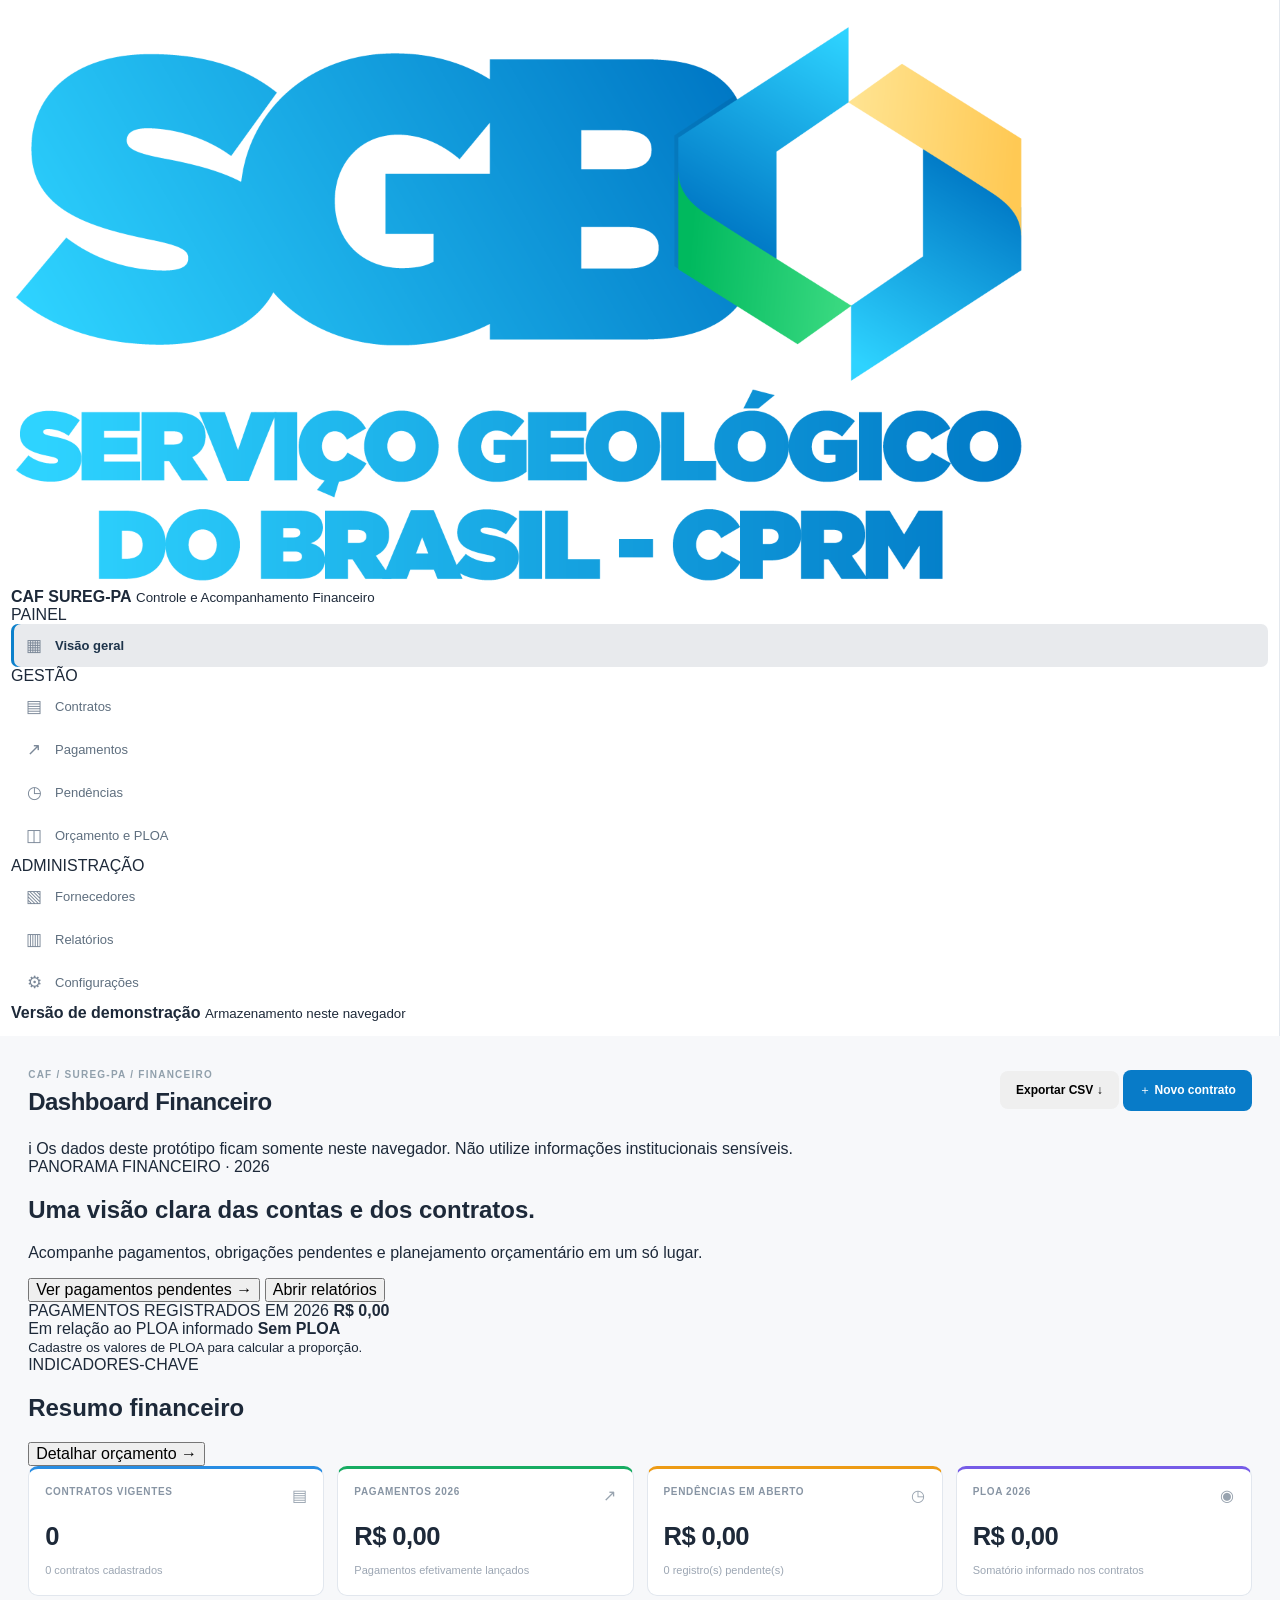
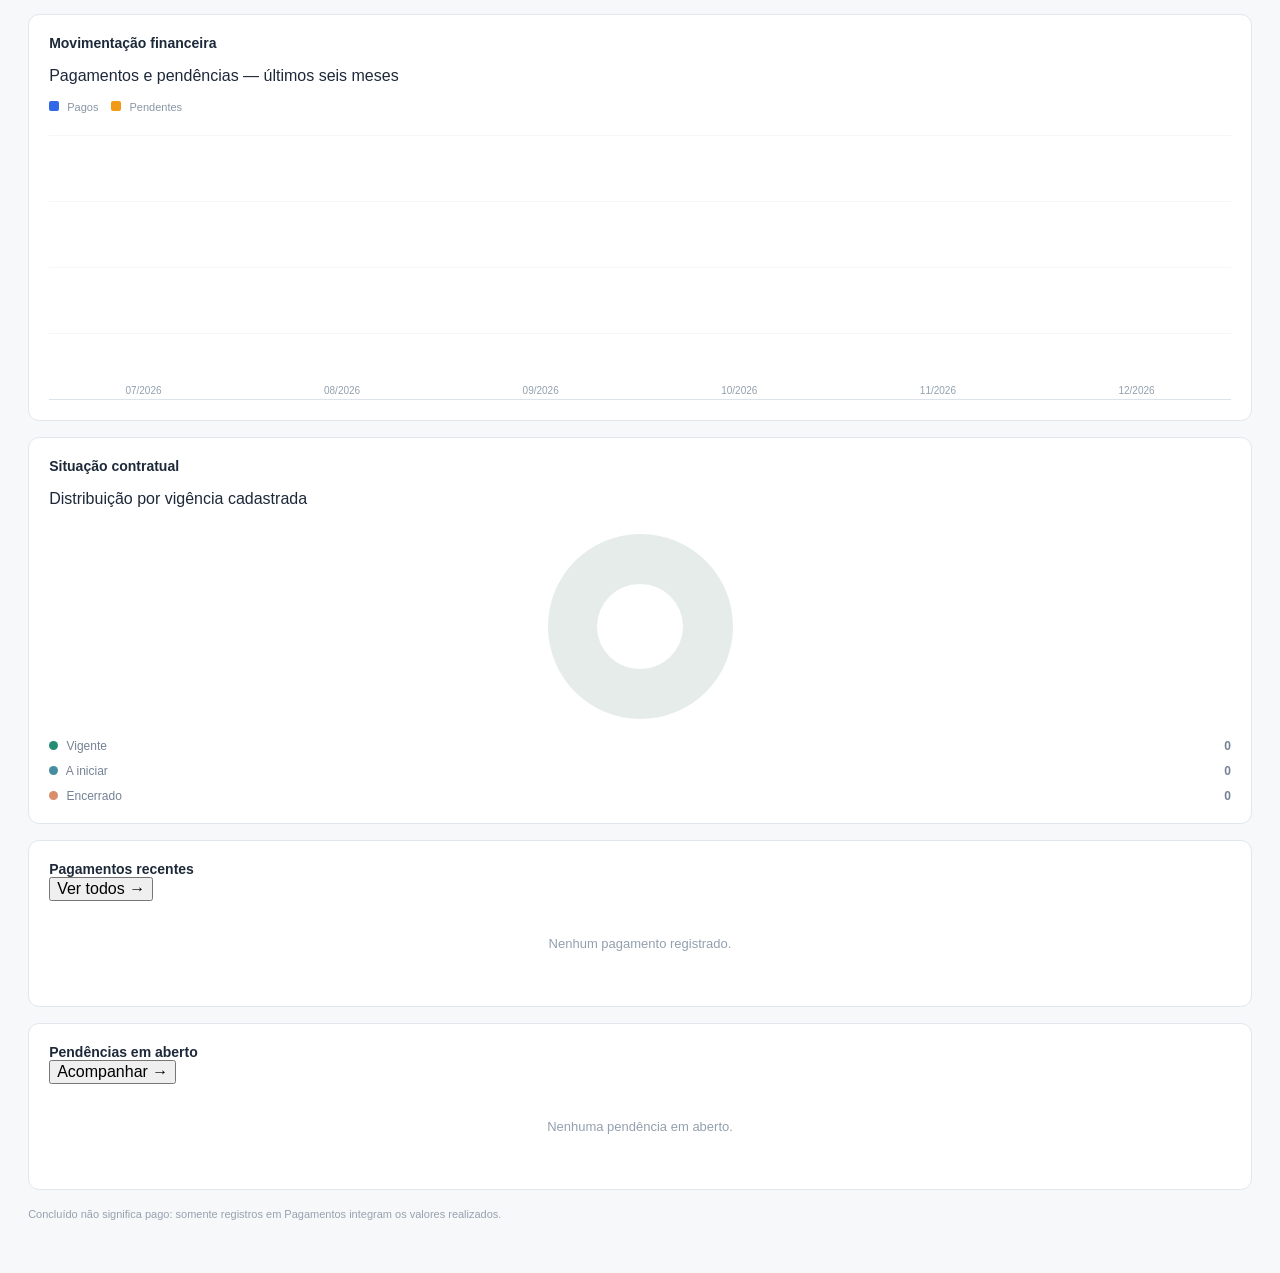
==== commit 2de77cdb: "Update index.html" ====
--- a/index.html
+++ b/index.html
@@ -1,702 +1,268 @@
 
-<!DOCTYPE html>
+<!doctype html>
 <html lang="pt-BR">
-
 <head>
-  <meta charset="UTF-8">
-
-  <meta
-    name="viewport"
-    content="width=device-width, initial-scale=1.0"
-  >
-
-  <meta
-    name="theme-color"
-    content="#102d36"
-  >
-
-  <meta
-    name="description"
-    content="CAF SUREG-PA - Central de Controle e Acompanhamento Financeiro. Gestão de contratos, pagamentos, pendências e planejamento orçamentário."
-  >
-
+  <meta charset="utf-8">
+  <meta name="viewport" content="width=device-width, initial-scale=1">
+  <meta name="theme-color" content="#0b5c9a">
+  <meta name="description" content="CAF SUREG-PA — Controle e Acompanhamento Financeiro">
   <title>CAF SUREG-PA | Gestão Financeira</title>
 
-  <!-- ÍCONES DO NAVEGADOR -->
-
-  <link
-    rel="icon"
-    type="image/x-icon"
-    href="assets/favicon.ico?v=2"
-  >
-
-  <link
-    rel="icon"
-    type="image/png"
-    sizes="32x32"
-    href="assets/favicon-32x32.png?v=2"
-  >
-
-  <link
-    rel="apple-touch-icon"
-    sizes="180x180"
-    href="assets/apple-touch-icon.png?v=2"
-  >
-
-  <!-- ESTILO PRINCIPAL -->
-
-  <link
-    rel="stylesheet"
-    href="src/style.css"
-  >
-
-  <!-- FUNCIONAMENTO DO SISTEMA -->
-
-  <script defer src="src/app.js"></script>
-
+  <!-- Identidade visual SGB -->
+  <link rel="icon" href="assets/favicon.ico?v=3" sizes="any">
+  <link rel="icon" type="image/png" sizes="32x32" href="assets/favicon-32x32.png?v=3">
+  <link rel="apple-touch-icon" href="assets/apple-touch-icon.png?v=3">
+
+  <!-- Estilos e funcionalidades -->
+  <link rel="stylesheet" href="src/style.css?v=3">
+  <script defer src="src/app.js?v=3"></script>
 </head>
-
 <body>
 
-<div class="app">
-
-  <!-- =====================================
-       MENU LATERAL
-       ===================================== -->
-
-  <aside
-    class="sidebar"
-    aria-label="Navegação principal"
-  >
-
-    <!-- LOGO OFICIAL SGB / CPRM -->
-
-    <div class="brand brand-sgb">
-
-      <div class="sgb-logo-card">
-
-        <img
-          src="assets/logo-sgb.png"
-          alt="Serviço Geológico do Brasil - CPRM"
-          class="sgb-logo"
-        >
-
-      </div>
-
-      <div class="sgb-brand-name">
-
-        <small>
-          CENTRAL DE CONTROLE FINANCEIRO
-        </small>
-
-        <strong>
-          CAF SUREG-PA
-        </strong>
-
-      </div>
-
-    </div>
-
-    <!-- IDENTIFICAÇÃO DO AMBIENTE -->
-
-    <div class="unit-chip">
-
-      <span class="unit-dot"></span>
-
-      <div>
-        <b>Ambiente financeiro</b>
-
-        <small>
-          Painel de acompanhamento
-        </small>
-      </div>
-
-    </div>
-
-    <!-- NAVEGAÇÃO -->
-
-    <nav
-      class="nav-menu"
-      aria-label="Módulos financeiros"
-    >
-
-      <div class="nav-caption">
-        INTELIGÊNCIA
-      </div>
-
-      <button
-        class="nav-link active"
-        type="button"
-        data-view="dashboard"
-      >
-
-        <span class="nav-icon">◫</span>
-
-        <span>Visão geral</span>
-
-        <span class="nav-arrow">›</span>
-
+<div class="workspace">
+
+  <!-- MENU LATERAL -->
+  <aside class="sidebar" aria-label="Menu financeiro">
+
+    <div class="identity">
+      <div class="identity-logo">
+        <img src="assets/logo-sgb.png"
+             alt="Serviço Geológico do Brasil — CPRM">
+      </div>
+
+      <div class="identity-name">
+        <strong>CAF <span>SUREG-PA</span></strong>
+        <small>Controle e Acompanhamento Financeiro</small>
+      </div>
+    </div>
+
+    <nav class="nav" aria-label="Módulos">
+      <span class="nav-group">PAINEL</span>
+
+      <button class="nav-link active" type="button" data-view="dashboard">
+        <span class="nav-symbol">▦</span>
+        Visão geral
       </button>
 
-      <div class="nav-caption">
-        OPERAÇÕES
-      </div>
-
-      <button
-        class="nav-link"
-        type="button"
-        data-view="contracts"
-      >
-
-        <span class="nav-icon">▤</span>
-
-        <span>Contratos</span>
-
-        <span class="nav-arrow">›</span>
-
+      <span class="nav-group">GESTÃO</span>
+
+      <button class="nav-link" type="button" data-view="contracts">
+        <span class="nav-symbol">▤</span>
+        Contratos
       </button>
 
-      <button
-        class="nav-link"
-        type="button"
-        data-view="payments"
-      >
-
-        <span class="nav-icon">↗</span>
-
-        <span>Pagamentos</span>
-
-        <span class="nav-arrow">›</span>
-
+      <button class="nav-link" type="button" data-view="payments">
+        <span class="nav-symbol">↗</span>
+        Pagamentos
       </button>
 
-      <button
-        class="nav-link"
-        type="button"
-        data-view="pending"
-      >
-
-        <span class="nav-icon">◷</span>
-
-        <span>Pendências</span>
-
-        <span class="nav-arrow">›</span>
-
+      <button class="nav-link" type="button" data-view="pending">
+        <span class="nav-symbol">◷</span>
+        Pendências
       </button>
 
-      <button
-        class="nav-link"
-        type="button"
-        data-view="budget"
-      >
-
-        <span class="nav-icon">◉</span>
-
-        <span>Orçamento e PLOA</span>
-
-        <span class="nav-arrow">›</span>
-
+      <button class="nav-link" type="button" data-view="budget">
+        <span class="nav-symbol">◫</span>
+        Orçamento e PLOA
       </button>
 
-      <div class="nav-caption">
-        ORGANIZAÇÃO
-      </div>
-
-      <button
-        class="nav-link"
-        type="button"
-        data-view="companies"
-      >
-
-        <span class="nav-icon">▦</span>
-
-        <span>Fornecedores</span>
-
-        <span class="nav-arrow">›</span>
-
+      <span class="nav-group">ADMINISTRAÇÃO</span>
+
+      <button class="nav-link" type="button" data-view="companies">
+        <span class="nav-symbol">▧</span>
+        Fornecedores
       </button>
 
-      <button
-        class="nav-link"
-        type="button"
-        data-view="reports"
-      >
-
-        <span class="nav-icon">▥</span>
-
-        <span>Relatórios</span>
-
-        <span class="nav-arrow">›</span>
-
+      <button class="nav-link" type="button" data-view="reports">
+        <span class="nav-symbol">▥</span>
+        Relatórios
       </button>
 
-      <button
-        class="nav-link"
-        type="button"
-        data-view="settings"
-      >
-
-        <span class="nav-icon">⚙</span>
-
-        <span>Configurações</span>
-
-        <span class="nav-arrow">›</span>
-
+      <button class="nav-link" type="button" data-view="settings">
+        <span class="nav-symbol">⚙</span>
+        Configurações
       </button>
-
     </nav>
 
-    <!-- RODAPÉ DO MENU -->
-
-    <div class="sidebar-footer">
-
-      <span class="online-dot"></span>
-
-      <div>
-
-        <strong>
-          CAFSUREGPA
-        </strong>
-
-        <small>
-          Dados salvos neste navegador
-        </small>
-
-      </div>
-
-    </div>
-
+    <div class="sidebar-end">
+      <span class="local-dot"></span>
+      <span>
+        <b>Versão de demonstração</b>
+        <small>Armazenamento neste navegador</small>
+      </span>
+    </div>
   </aside>
 
-
-  <!-- =====================================
-       ÁREA PRINCIPAL
-       ===================================== -->
-
+  <!-- CONTEÚDO PRINCIPAL -->
   <main class="main">
 
-    <!-- CABEÇALHO -->
-
     <header class="topbar">
-
-      <div class="title-area">
-
-        <div class="breadcrumb">
-          CAF / CENTRO FINANCEIRO / SUREG-PA
-        </div>
-
-        <h1 id="pageTitle">
-          Dashboard Financeiro
-        </h1>
-
-      </div>
-
-      <div class="toolbar">
-
-        <button
-          class="btn light"
-          type="button"
-          data-action="export-payments"
-        >
-          ⇩ Exportar CSV
+      <div class="page-heading">
+        <span class="breadcrumb">CAF / SUREG-PA / FINANCEIRO</span>
+        <h1 id="pageTitle">Dashboard Financeiro</h1>
+      </div>
+
+      <div class="top-actions">
+        <button class="btn secondary" type="button" data-action="export-payments">
+          Exportar CSV <span aria-hidden="true">↓</span>
         </button>
-
-        <button
-          class="btn primary"
-          type="button"
-          data-action="new-contract"
-        >
+        <button class="btn primary" type="button" data-action="new-contract">
           ＋ Novo contrato
         </button>
-
-      </div>
-
+      </div>
     </header>
 
-
-    <!-- STATUS DO SISTEMA -->
-
-    <div class="statusbar">
-
-      <span>
-        <i class="status-dot"></i>
-        Sistema demonstrativo
-      </span>
-
-      <span>
-        Contratos • Pagamentos • Orçamento
-      </span>
-
-      <span class="status-local">
-        Armazenamento local
-      </span>
-
-    </div>
-
-    <p class="safety-note">
-      Demonstração sem autenticação e sem banco de dados.
-      Não inclua dados pessoais ou informações
-      institucionais sensíveis.
-    </p>
-
-
-    <!-- =====================================
-         DASHBOARD FINANCEIRO
-         ===================================== -->
-
-    <section
-      class="view"
-      id="view-dashboard"
-    >
-
-      <!-- DESTAQUE PRINCIPAL -->
-
-      <div class="hero">
+    <div class="system-note" role="note">
+      <span class="system-note-icon">i</span>
+      Os dados deste protótipo ficam somente neste navegador.
+      Não utilize informações institucionais sensíveis.
+    </div>
+
+    <!-- DASHBOARD -->
+    <section class="view" id="view-dashboard">
+
+      <div class="dashboard-hero">
 
         <div class="hero-copy">
-
-          <span class="hero-eyebrow">
-            CENTRAL DE CONTROLE FINANCEIRO
-          </span>
-
-          <h2>
-            Os números contam.<br>
-            <em>Você decide.</em>
-          </h2>
+          <span class="eyebrow light">PANORAMA FINANCEIRO · 2026</span>
+
+          <h2>Uma visão clara das contas e dos contratos.</h2>
 
           <p>
-            Contratos, pagamentos, pendências
-            e planejamento orçamentário
-            em uma única visão.
+            Acompanhe pagamentos, obrigações pendentes
+            e planejamento orçamentário em um só lugar.
           </p>
 
-          <div class="hero-buttons">
-
-            <button
-              class="btn hero-btn"
-              type="button"
-              data-view="pending"
-            >
-              Ver pendências
-              <span aria-hidden="true">↗</span>
+          <div class="hero-actions">
+            <button class="hero-button" type="button" data-view="pending">
+              Ver pagamentos pendentes <span>→</span>
             </button>
-
-            <button
-              class="hero-link"
-              type="button"
-              data-view="reports"
-            >
-              Abrir relatórios →
+            <button class="hero-link" type="button" data-view="reports">
+              Abrir relatórios
             </button>
-
-          </div>
-
-        </div>
-
-        <!-- PAINEL DE PAGAMENTOS -->
-
-        <div class="hero-panel">
-
-          <span class="hero-micro">
+          </div>
+        </div>
+
+        <div class="hero-finance">
+          <span class="hero-caption">
             PAGAMENTOS REGISTRADOS EM 2026
           </span>
 
-          <strong id="heroValue">
-            R$ 0,00
-          </strong>
-
-          <div class="hero-progress-heading">
-
-            <span>
-              Em relação ao PLOA informado
-            </span>
-
+          <strong id="heroValue">R$ 0,00</strong>
+
+          <div class="hero-line">
+            <span>Em relação ao PLOA informado</span>
             <b id="heroRatio">—</b>
-
-          </div>
-
-          <div class="hero-track">
-
+          </div>
+
+          <div class="hero-progress">
             <span id="heroBar"></span>
-
           </div>
 
           <small id="heroBalance">
-            Preencha o orçamento para acompanhar
+            Informe o PLOA para comparar os valores.
           </small>
-
-        </div>
-
-        <div
-          class="hero-ring"
-          aria-hidden="true"
-        ></div>
-
-      </div>
-
+        </div>
+      </div>
 
       <!-- INDICADORES -->
-
-      <div class="section-intro">
-
+      <div class="section-heading">
         <div>
-
-          <span class="section-overline">
-            01 / PANORAMA
-          </span>
-
-          <h2>
-            Pulso financeiro
-          </h2>
-
-          <p>
-            Indicadores calculados a partir
-            dos registros disponíveis.
-          </p>
-
-        </div>
-
-        <button
-          class="text-button"
-          type="button"
-          data-view="budget"
-        >
-          Explorar orçamento ↗
+          <span class="eyebrow">INDICADORES-CHAVE</span>
+          <h2>Resumo financeiro</h2>
+        </div>
+
+        <button type="button" class="plain-link" data-view="budget">
+          Detalhar orçamento →
         </button>
-
-      </div>
-
-      <div
-        class="kpi-grid"
-        id="kpiGrid"
-      ></div>
-
-
-      <!-- ANÁLISE FINANCEIRA -->
-
-      <div class="section-intro">
-
-        <div>
-
-          <span class="section-overline">
-            02 / ANÁLISE
-          </span>
-
-          <h2>
-            Movimentação e contratos
-          </h2>
-
-          <p>
-            Fluxo de pagamentos e
-            distribuição das vigências.
-          </p>
-
-        </div>
-
-      </div>
-
-      <div class="dash-grid">
-
-        <!-- GRÁFICO DE MOVIMENTAÇÃO -->
+      </div>
+
+      <div class="kpi-grid" id="kpiGrid"></div>
+
+      <!-- GRÁFICOS -->
+      <div class="insights-grid">
+
+        <article class="card chart-card">
+          <div class="card-heading">
+            <div>
+              <h3>Movimentação financeira</h3>
+              <p>Pagamentos e pendências — últimos seis meses</p>
+            </div>
+            <div class="legend">
+              <span><i class="blue-swatch"></i> Pagos</span>
+              <span><i class="orange-swatch"></i> Pendentes</span>
+            </div>
+          </div>
+          <div class="bar-chart" id="monthlyChart"></div>
+        </article>
+
+        <article class="card chart-card">
+          <div class="card-heading">
+            <div>
+              <h3>Situação contratual</h3>
+              <p>Distribuição por vigência cadastrada</p>
+            </div>
+          </div>
+
+          <div class="donut" id="donut"></div>
+          <div class="donut-legend" id="donutLegend"></div>
+        </article>
+      </div>
+
+      <!-- ATIVIDADES RECENTES -->
+      <div class="activity-grid">
 
         <article class="card">
-
-          <div class="card-title">
-
-            <div>
-
-              <h3>
-                Fluxo financeiro
-              </h3>
-
-              <p>
-                Pagos x pendentes •
-                últimos 6 meses
-              </p>
-
-            </div>
-
-            <div class="legend">
-
-              <span>
-                <i class="blue-swatch"></i>
-                Pagos
-              </span>
-
-              <span>
-                <i class="orange-swatch"></i>
-                Pendentes
-              </span>
-
-            </div>
-
-          </div>
-
-          <div
-            class="bar-chart"
-            id="monthlyChart"
-          ></div>
-
-        </article>
-
-
-        <!-- GRÁFICO DE CONTRATOS -->
-
-        <article class="card">
-
-          <div class="card-title">
-
-            <div>
-
-              <h3>
-                Carteira contratual
-              </h3>
-
-              <p>
-                Contratos conforme vigência cadastrada
-              </p>
-
-            </div>
-
-          </div>
-
-          <div
-            class="donut"
-            id="donut"
-          ></div>
-
-          <div
-            class="donut-legend"
-            id="donutLegend"
-          ></div>
-
-        </article>
-
-      </div>
-
-
-      <!-- PAGAMENTOS E PENDÊNCIAS RECENTES -->
-
-      <div class="dash-grid bottom-grid">
-
-        <article class="card">
-
-          <div class="card-title">
-
-            <h3>
-              Últimos pagamentos
-            </h3>
-
-            <button
-              class="text-button"
-              type="button"
-              data-view="payments"
-            >
+          <div class="card-heading">
+            <h3>Pagamentos recentes</h3>
+            <button class="plain-link" type="button" data-view="payments">
               Ver todos →
             </button>
-
-          </div>
-
+          </div>
           <div id="recentPayments"></div>
-
         </article>
 
-
         <article class="card">
-
-          <div class="card-title">
-
-            <h3>
-              Valores a acompanhar
-            </h3>
-
-            <button
-              class="text-button"
-              type="button"
-              data-view="pending"
-            >
-              Gerenciar →
+          <div class="card-heading">
+            <h3>Pendências em aberto</h3>
+            <button class="plain-link" type="button" data-view="pending">
+              Acompanhar →
             </button>
-
-          </div>
-
+          </div>
           <div id="recentPending"></div>
-
         </article>
-
-      </div>
-
-      <p
-        class="footnote"
-        id="dashboardNote"
-      ></p>
-
+      </div>
+
+      <p class="footnote" id="dashboardNote"></p>
     </section>
 
-
-    <!-- =====================================
-         GESTÃO DE CONTRATOS
-         ===================================== -->
-
-    <section
-      class="view"
-      id="view-contracts"
-      hidden
-    >
-
-      <div class="section-intro">
-
+    <!-- CONTRATOS -->
+    <section class="view" id="view-contracts" hidden>
+
+      <div class="section-heading">
         <div>
-
-          <span class="section-overline">
-            OPERAÇÕES / 01
-          </span>
-
-          <h2>
-            Gestão de contratos
-          </h2>
-
-          <p>
-            Vigência, execução e informações contratuais.
-          </p>
-
-        </div>
-
-        <button
-          class="btn primary"
-          type="button"
-          data-action="new-contract"
-        >
+          <span class="eyebrow">GESTÃO CONTRATUAL</span>
+          <h2>Contratos</h2>
+          <p>Vigências, fornecedores e informações financeiras.</p>
+        </div>
+
+        <button class="btn primary" type="button" data-action="new-contract">
           ＋ Cadastrar contrato
         </button>
-
-      </div>
-
+      </div>
 
       <article class="card">
-
         <div class="table-toolbar">
-
-          <input
-            id="filterContracts"
-            type="search"
-            placeholder="Localizar empresa, contrato ou processo..."
-            aria-label="Pesquisar contratos"
-          >
-
-          <span
-            class="muted"
-            id="contractsTotal"
-          ></span>
-
+          <input id="filterContracts" type="search"
+                 placeholder="Buscar contrato, empresa ou processo..."
+                 aria-label="Pesquisar contratos">
+
+          <span class="table-count" id="contractsTotal"></span>
         </div>
 
         <div class="table-wrap">
-
           <table>
-
             <thead>
-
               <tr>
                 <th>Contrato / Processo</th>
                 <th>Empresa</th>
@@ -705,83 +271,40 @@
                 <th>Situação</th>
                 <th>Ações</th>
               </tr>
-
             </thead>
-
             <tbody id="contractsRows"></tbody>
-
           </table>
-
-        </div>
-
+        </div>
       </article>
-
     </section>
 
-
-    <!-- =====================================
-         HISTÓRICO DE PAGAMENTOS
-         ===================================== -->
-
-    <section
-      class="view"
-      id="view-payments"
-      hidden
-    >
-
-      <div class="section-intro">
-
+    <!-- PAGAMENTOS -->
+    <section class="view" id="view-payments" hidden>
+
+      <div class="section-heading">
         <div>
-
-          <span class="section-overline">
-            OPERAÇÕES / 02
-          </span>
-
-          <h2>
-            Histórico de pagamentos
-          </h2>
-
-          <p>
-            Registros financeiros vinculados a contratos.
-          </p>
-
-        </div>
-
-        <button
-          class="btn primary"
-          type="button"
-          data-action="new-payment"
-        >
+          <span class="eyebrow">EXECUÇÃO FINANCEIRA</span>
+          <h2>Histórico de pagamentos</h2>
+          <p>Registros de pagamentos vinculados aos contratos.</p>
+        </div>
+
+        <button class="btn primary" type="button" data-action="new-payment">
           ＋ Registrar pagamento
         </button>
-
-      </div>
-
+      </div>
 
       <article class="card">
-
         <div class="table-toolbar">
-
-          <input
-            id="filterPayments"
-            type="search"
-            placeholder="Empresa, contrato ou descrição..."
-            aria-label="Pesquisar pagamentos"
-          >
-
-          <span
-            class="muted"
-            id="paymentsTotal"
-          ></span>
-
+          <input id="filterPayments" type="search"
+                 placeholder="Buscar empresa, contrato ou descrição..."
+                 aria-label="Pesquisar pagamentos">
+
+          <span class="table-count" id="paymentsTotal"></span>
         </div>
 
         <div class="table-wrap">
-
           <table>
-
             <thead>
-
               <tr>
                 <th>Data</th>
                 <th>Empresa</th>
@@ -790,192 +313,89 @@
                 <th>Valor</th>
                 <th>Ações</th>
               </tr>
-
             </thead>
-
             <tbody id="paymentsRows"></tbody>
-
           </table>
-
-        </div>
-
+        </div>
       </article>
-
     </section>
 
-
-    <!-- =====================================
-         PAGAMENTOS PENDENTES
-         ===================================== -->
-
-    <section
-      class="view"
-      id="view-pending"
-      hidden
-    >
-
-      <div class="section-intro">
-
+    <!-- PENDÊNCIAS -->
+    <section class="view" id="view-pending" hidden>
+
+      <div class="section-heading">
         <div>
-
-          <span class="section-overline">
-            OPERAÇÕES / 03
-          </span>
-
-          <h2>
-            Pagamentos pendentes
-          </h2>
-
-          <p>
-            Acompanhe cada competência até sua conclusão.
-          </p>
-
-        </div>
-
-        <button
-          class="btn primary"
-          type="button"
-          data-action="new-pending"
-        >
+          <span class="eyebrow">ACOMPANHAMENTO</span>
+          <h2>Pagamentos pendentes</h2>
+          <p>Controle cada competência até a conclusão.</p>
+        </div>
+
+        <button class="btn primary" type="button" data-action="new-pending">
           ＋ Nova pendência
         </button>
-
-      </div>
-
+      </div>
 
       <article class="pending-shell">
 
         <div class="pending-heading">
-
-          <h3>
-            ◷ Pendências sob acompanhamento
-          </h3>
-
-          <p id="pendingTopline"></p>
-
-        </div>
-
+          <div>
+            <span class="eyebrow">FILA DE ACOMPANHAMENTO</span>
+            <h3>Obrigações sob acompanhamento</h3>
+          </div>
+          <p id="pendingTopline">0 pendências</p>
+        </div>
 
         <div class="table-toolbar pending-filter">
-
-          <input
-            type="search"
-            id="filterPending"
-            placeholder="Buscar empresa, processo, contrato ou mês..."
-            aria-label="Pesquisar pendências"
-          >
-
-          <select
-            id="pendingStatus"
-            aria-label="Filtrar situação"
-          >
-
-            <option value="aberto">
-              Em aberto
-            </option>
-
-            <option value="concluido">
-              Concluídos
-            </option>
-
-            <option value="todos">
-              Todos
-            </option>
-
+          <input id="filterPending" type="search"
+                 placeholder="Buscar por empresa, processo ou competência..."
+                 aria-label="Pesquisar pendências">
+
+          <select id="pendingStatus" aria-label="Filtrar situação">
+            <option value="aberto">Em aberto</option>
+            <option value="concluido">Concluídas</option>
+            <option value="todos">Todas</option>
           </select>
-
-        </div>
-
-        <div
-          class="pending-list"
-          id="pendingCards"
-        ></div>
-
+        </div>
+
+        <div class="pending-list" id="pendingCards"></div>
       </article>
-
     </section>
 
-
-    <!-- =====================================
-         ORÇAMENTO E PLOA
-         ===================================== -->
-
-    <section
-      class="view"
-      id="view-budget"
-      hidden
-    >
-
-      <div class="section-intro">
-
+    <!-- ORÇAMENTO -->
+    <section class="view" id="view-budget" hidden>
+
+      <div class="section-heading">
         <div>
-
-          <span class="section-overline">
-            PLANEJAMENTO / 01
-          </span>
-
-          <h2>
-            Orçamento e PLOA
-          </h2>
-
-          <p>
-            Gasto informado de 2025,
-            PLOA 2026 e pagamentos de 2026.
-          </p>
-
-        </div>
-
-      </div>
-
-
-      <div
-        class="mini-grid"
-        id="budgetSummary"
-      ></div>
-
+          <span class="eyebrow">PLANEJAMENTO</span>
+          <h2>Orçamento e PLOA</h2>
+          <p>Gastos informados, PLOA e pagamentos de 2026.</p>
+        </div>
+      </div>
+
+      <div class="mini-grid" id="budgetSummary"></div>
+
+      <article class="card budget-progress">
+        <div class="card-heading">
+          <h3>Pagamentos em relação ao PLOA</h3>
+          <span id="budgetProgress" class="muted"></span>
+        </div>
+
+        <div class="progress">
+          <div id="budgetBar"></div>
+        </div>
+
+        <p class="footnote">
+          O PLOA é uma referência de planejamento e não representa
+          o saldo disponível para empenho.
+        </p>
+      </article>
 
       <article class="card">
-
-        <div class="card-title">
-
-          <h3>
-            Relação entre pagamentos e PLOA
-          </h3>
-
-          <span
-            class="muted"
-            id="budgetProgress"
-          ></span>
-
-        </div>
-
-        <div class="progress">
-
-          <div id="budgetBar"></div>
-
-        </div>
-
-        <p class="footnote">
-          O PLOA é uma referência de planejamento.
-          Estes totais não equivalem a saldo de dotação,
-          empenho ou liquidação.
-        </p>
-
-      </article>
-
-
-      <article class="card">
-
-        <h3 class="table-title">
-          Planejamento por contrato
-        </h3>
+        <h3 class="table-title">Planejamento por contrato</h3>
 
         <div class="table-wrap">
-
           <table>
-
             <thead>
-
               <tr>
                 <th>Contrato / Empresa</th>
                 <th>Gasto 2025</th>
@@ -984,919 +404,323 @@
                 <th>Execução</th>
                 <th>Ação</th>
               </tr>
-
             </thead>
-
             <tbody id="budgetRows"></tbody>
-
           </table>
-
-        </div>
-
+        </div>
       </article>
-
     </section>
 
-
-    <!-- =====================================
-         FORNECEDORES
-         ===================================== -->
-
-    <section
-      class="view"
-      id="view-companies"
-      hidden
-    >
-
-      <div class="section-intro">
-
+    <!-- FORNECEDORES -->
+    <section class="view" id="view-companies" hidden>
+
+      <div class="section-heading">
         <div>
-
-          <span class="section-overline">
-            ORGANIZAÇÃO / 01
-          </span>
-
-          <h2>
-            Fornecedores
-          </h2>
-
-          <p>
-            Empresas cadastradas e contratos associados.
-          </p>
-
-        </div>
-
-        <button
-          class="btn primary"
-          type="button"
-          data-action="new-company"
-        >
-          ＋ Nova empresa
+          <span class="eyebrow">CADASTROS</span>
+          <h2>Fornecedores</h2>
+          <p>Razão social, CNPJ e vínculos contratuais.</p>
+        </div>
+
+        <button class="btn primary" type="button" data-action="new-company">
+          ＋ Cadastrar empresa
         </button>
-
-      </div>
-
+      </div>
 
       <article class="card">
-
         <div class="table-toolbar">
-
-          <input
-            id="filterCompanies"
-            type="search"
-            placeholder="Buscar razão social ou CNPJ..."
-            aria-label="Pesquisar fornecedores"
-          >
-
-          <span
-            class="muted"
-            id="companiesTotal"
-          ></span>
-
+          <input id="filterCompanies" type="search"
+                 placeholder="Buscar razão social ou CNPJ..."
+                 aria-label="Pesquisar fornecedores">
+
+          <span class="table-count" id="companiesTotal"></span>
         </div>
 
         <div class="table-wrap">
-
           <table>
-
             <thead>
-
               <tr>
                 <th>Razão social</th>
                 <th>CNPJ</th>
                 <th>Contratos</th>
                 <th>Ações</th>
               </tr>
-
             </thead>
-
             <tbody id="companiesRows"></tbody>
-
           </table>
-
-        </div>
-
+        </div>
       </article>
-
     </section>
 
-
-    <!-- =====================================
-         RELATÓRIOS
-         ===================================== -->
-
-    <section
-      class="view"
-      id="view-reports"
-      hidden
-    >
-
-      <div class="section-intro">
-
+    <!-- RELATÓRIOS -->
+    <section class="view" id="view-reports" hidden>
+
+      <div class="section-heading">
         <div>
-
-          <span class="section-overline">
-            ORGANIZAÇÃO / 02
-          </span>
-
-          <h2>
-            Relatórios e exportações
-          </h2>
-
-          <p>
-            Consulte indicadores e
-            exporte as tabelas para o Excel.
-          </p>
-
-        </div>
-
-      </div>
-
-
-      <div
-        class="mini-grid"
-        id="reportStats"
-      ></div>
-
+          <span class="eyebrow">ANÁLISE E DADOS</span>
+          <h2>Relatórios e exportações</h2>
+          <p>Resumo dos registros e transferência de planilhas.</p>
+        </div>
+      </div>
+
+      <div class="mini-grid" id="reportStats"></div>
 
       <article class="card">
-
-        <h3 class="table-title">
-          Exportar registros
-        </h3>
-
-        <p class="muted">
-          Exportação em CSV com as informações
-          disponíveis neste navegador.
+        <div class="card-heading">
+          <div>
+            <h3>Exportar informações</h3>
+            <p>Arquivos CSV compatíveis com Excel.</p>
+          </div>
+        </div>
+
+        <div class="export-grid">
+          <button class="btn secondary" type="button" data-action="export-companies">
+            ↓ Fornecedores
+          </button>
+          <button class="btn secondary" type="button" data-action="export-contracts">
+            ↓ Contratos
+          </button>
+          <button class="btn secondary" type="button" data-action="export-payments">
+            ↓ Pagamentos
+          </button>
+          <button class="btn secondary" type="button" data-action="export-pending">
+            ↓ Pendências
+          </button>
+        </div>
+      </article>
+    </section>
+
+    <!-- CONFIGURAÇÕES -->
+    <section class="view" id="view-settings" hidden>
+
+      <div class="section-heading">
+        <div>
+          <span class="eyebrow">ADMINISTRAÇÃO</span>
+          <h2>Configurações e backup</h2>
+          <p>Proteja os registros salvos neste navegador.</p>
+        </div>
+      </div>
+
+      <article class="card settings-card">
+        <h3>Armazenamento de dados</h3>
+
+        <p id="storageInfo" class="muted"></p>
+
+        <p>
+          Este protótipo usa <code>localStorage</code>.
+          Não há sincronização entre computadores nem controle de acesso.
         </p>
 
         <div class="export-grid">
-
-          <button
-            class="btn light"
-            type="button"
-            data-action="export-companies"
-          >
-            ⇩ Empresas
+          <button class="btn primary" type="button" data-action="backup">
+            ↓ Exportar backup JSON
           </button>
 
-          <button
-            class="btn light"
-            type="button"
-            data-action="export-contracts"
-          >
-            ⇩ Contratos
-          </button>
-
-          <button
-            class="btn light"
-            type="button"
-            data-action="export-payments"
-          >
-            ⇩ Pagamentos
-          </button>
-
-          <button
-            class="btn light"
-            type="button"
-            data-action="export-pending"
-          >
-            ⇩ Pendências
-          </button>
-
-        </div>
-
-      </article>
-
-    </section>
-
-
-    <!-- =====================================
-         CONFIGURAÇÕES
-         ===================================== -->
-
-    <section
-      class="view"
-      id="view-settings"
-      hidden
-    >
-
-      <div class="section-intro">
-
-        <div>
-
-          <span class="section-overline">
-            ORGANIZAÇÃO / 03
-          </span>
-
-          <h2>
-            Dados e segurança
-          </h2>
-
-          <p>
-            Cópias de segurança e armazenamento local.
-          </p>
-
-        </div>
-
-      </div>
-
-
-      <article class="card settings-card">
-
-        <h3>
-          Seus dados neste navegador
-        </h3>
-
-        <p
-          class="muted"
-          id="storageInfo"
-        ></p>
-
-        <p>
-          Este protótipo utiliza
-          <code>localStorage</code>.
-          Os dados não são sincronizados
-          entre dispositivos ou domínios diferentes.
-        </p>
-
-        <div class="export-grid">
-
-          <button
-            class="btn primary"
-            type="button"
-            data-action="backup"
-          >
-            ⇩ Exportar backup JSON
-          </button>
-
-          <button
-            class="btn light"
-            type="button"
-            data-action="restore"
-          >
+          <button class="btn secondary" type="button" data-action="restore">
             Restaurar backup
           </button>
 
-          <input
-            id="restoreFile"
-            type="file"
-            accept=".json,application/json"
-            hidden
-          >
-
+          <input type="file" id="restoreFile"
+                 accept=".json,application/json" hidden>
         </div>
 
         <p class="footnote">
-          <b>Atenção:</b>
-          restaurar um backup substitui
-          os registros atuais.
-          Faça uma cópia antes.
-          Para uso institucional, implemente
-          autenticação, permissões
-          e backup centralizado.
+          Restaurar substitui os registros atuais.
+          Faça um backup antes de continuar.
         </p>
-
       </article>
-
     </section>
-
   </main>
-
 </div>
 
-
-<!-- =====================================
-     MODAL — EMPRESA
-     ===================================== -->
-
-<dialog
-  id="companyDialog"
-  class="dialog"
->
-
+<!-- FORMULÁRIO DE FORNECEDOR -->
+<dialog class="dialog" id="companyDialog">
   <form id="companyForm">
-
     <div class="dialog-title">
-
-      <h2 id="companyDialogTitle">
-        Cadastrar empresa
-      </h2>
-
-      <button
-        type="button"
-        class="x"
-        data-close="companyDialog"
-        aria-label="Fechar"
-      >
-        ×
-      </button>
-
+      <h2 id="companyDialogTitle">Cadastrar empresa</h2>
+      <button type="button" class="close"
+              data-close="companyDialog" aria-label="Fechar">×</button>
     </div>
 
     <div class="form-grid">
-
       <label class="full">
         Razão social *
-
-        <input
-          name="nome"
-          required
-          maxlength="160"
-        >
+        <input name="nome" maxlength="160" required>
       </label>
 
       <label class="full">
         CNPJ *
-
-        <input
-          name="cnpj"
-          required
-          maxlength="18"
-          inputmode="numeric"
-          placeholder="00.000.000/0000-00"
-        >
-      </label>
-
-    </div>
-
-    <div class="dialog-buttons">
-
-      <button
-        type="button"
-        class="btn light"
-        data-close="companyDialog"
-      >
-        Cancelar
-      </button>
-
-      <button
-        class="btn primary"
-        type="submit"
-      >
-        Salvar empresa
-      </button>
-
-    </div>
-
+        <input name="cnpj" maxlength="18" inputmode="numeric"
+               placeholder="00.000.000/0000-00" required>
+      </label>
+    </div>
+
+    <div class="dialog-actions">
+      <button type="button" class="btn secondary"
+              data-close="companyDialog">Cancelar</button>
+      <button type="submit" class="btn primary">Salvar empresa</button>
+    </div>
   </form>
-
 </dialog>
 
-
-<!-- =====================================
-     MODAL — CONTRATO
-     ===================================== -->
-
-<dialog
-  id="contractDialog"
-  class="dialog wide-dialog"
->
-
+<!-- FORMULÁRIO DE CONTRATO -->
+<dialog class="dialog wide-dialog" id="contractDialog">
   <form id="contractForm">
-
     <div class="dialog-title">
-
-      <h2 id="contractDialogTitle">
-        Cadastrar contrato
-      </h2>
-
-      <button
-        type="button"
-        class="x"
-        data-close="contractDialog"
-        aria-label="Fechar"
-      >
-        ×
-      </button>
-
-    </div>
-
+      <h2 id="contractDialogTitle">Cadastrar contrato</h2>
+      <button type="button" class="close"
+              data-close="contractDialog" aria-label="Fechar">×</button>
+    </div>
 
     <div class="form-grid">
-
       <label class="full">
         Empresa / Favorecido *
-
-        <select
-          id="contractSupplier"
-          name="supplier"
-          required
-        ></select>
-      </label>
-
-      <label>
-        Nº do contrato
-
-        <input
-          name="numero"
-          placeholder="Ex.: 17/2024"
-        >
+        <select id="contractSupplier" name="supplier" required></select>
+      </label>
+
+      <label>
+        Número do contrato
+        <input name="numero" placeholder="Ex.: 17/2024">
       </label>
 
       <label>
         Processo contratual *
-
-        <input
-          name="processo"
-          required
-        >
+        <input name="processo" required>
       </label>
 
       <label>
         Vigência inicial *
-
-        <input
-          type="date"
-          name="vigenciaInicial"
-          required
-        >
+        <input type="date" name="vigenciaInicial" required>
       </label>
 
       <label>
         Vigência final *
-
-        <input
-          type="date"
-          name="vigenciaFinal"
-          required
-        >
+        <input type="date" name="vigenciaFinal" required>
       </label>
 
       <label>
         Valor global (R$)
-
-        <input
-          type="number"
-          name="valorGlobal"
-          min="0"
-          step="0.01"
-        >
+        <input type="number" name="valorGlobal" min="0" step="0.01">
       </label>
 
       <label>
         Custo por posto / mês (R$)
-
-        <input
-          type="number"
-          name="custoPosto"
-          min="0"
-          step="0.01"
-        >
+        <input type="number" name="custoPosto" min="0" step="0.01">
       </label>
 
       <label>
         Gasto anual 2025 (R$)
-
-        <input
-          type="number"
-          name="gastoAnual2025"
-          min="0"
-          step="0.01"
-        >
+        <input type="number" name="gastoAnual2025" min="0" step="0.01">
       </label>
 
       <label>
         PLOA 2026 (R$)
-
-        <input
-          type="number"
-          name="ploa2026"
-          min="0"
-          step="0.01"
-        >
+        <input type="number" name="ploa2026" min="0" step="0.01">
       </label>
 
       <label class="full">
         Objeto
-
-        <textarea
-          name="objeto"
-          rows="2"
-        ></textarea>
-      </label>
-
-    </div>
-
-
-    <!-- OUTROS DADOS CONTRATUAIS -->
+        <textarea name="objeto" rows="3"></textarea>
+      </label>
+    </div>
 
     <details class="more-fields">
-
-      <summary>
-        Outros dados contratuais e cálculo da CCT
-      </summary>
+      <summary>Outras informações e cálculo da CCT</summary>
 
       <div class="form-grid">
-
-        <label>
-          Unidade
-          <input
-            name="unidade"
-            placeholder="SUREG-PA"
-          >
-        </label>
-
-        <label>
-          Tipo
-          <input
-            name="tipo"
-            placeholder="Serviço contínuo"
-          >
-        </label>
-
-        <label>
-          Modalidade de contratação
-          <input name="modalidade">
-        </label>
-
-        <label>
-          Natureza de despesa (ND)
-          <input name="nd">
-        </label>
-
-        <label>
-          Gestor do contrato
-          <input name="gestor">
-        </label>
-
-        <label>
-          Fiscal administrativo
-          <input name="fiscalAdm">
-        </label>
-
-        <label>
-          Fiscal técnico
-          <input name="fiscalTecnico">
-        </label>
-
-        <label>
-          Suplente
-          <input name="suplente">
-        </label>
-
-        <label>
-          Modalidade de garantia
-          <input name="garantia">
-        </label>
-
-        <label>
-          Tipo de custo
-          <input
-            name="tipoCusto"
-            placeholder="Fixo / variável"
-          >
-        </label>
-
-        <label>
-          Categoria de serviço
-          <input name="categoria">
-        </label>
-
-        <label>
-          Quantidade de postos
-          <input
-            type="number"
-            name="postos"
-            min="0"
-            step="1"
-          >
-        </label>
-
-        <label>
-          Salário base CCT (R$)
-          <input
-            type="number"
-            name="salario"
-            min="0"
-            step="0.01"
-          >
-        </label>
-
-        <label>
-          Encargos (%)
-          <input
-            type="number"
-            name="encargos"
-            min="0"
-            step="0.01"
-          >
-        </label>
-
-        <label>
-          Materiais mensais (R$)
-          <input
-            type="number"
-            name="materiais"
-            min="0"
-            step="0.01"
-          >
-        </label>
-
-        <label>
-          Total mensal estimado
-          <input
-            id="cctTotal"
-            readonly
-            value="R$ 0,00"
-          >
-        </label>
-
-        <label>
-          Gasto mensal 2025 (R$)
-          <input
-            type="number"
-            name="gastoMensal2025"
-            min="0"
-            step="0.01"
-          >
-        </label>
-
-        <label>
-          Total gasto 2025 (R$)
-          <input
-            type="number"
-            name="totalGasto2025"
-            min="0"
-            step="0.01"
-          >
-        </label>
-
-        <label>
-          Qtd. atual
-          <input
-            type="number"
-            name="qtdAtual"
-            min="0"
-          >
-        </label>
-
-        <label>
-          Qtd. análise
-          <input
-            type="number"
-            name="qtdAnalise"
-            min="0"
-          >
-        </label>
-
-        <label class="full">
-          Observações
-
-          <textarea
-            name="observacoes"
-            rows="2"
-          ></textarea>
-        </label>
-
-      </div>
-
+        <label>Unidade<input name="unidade" placeholder="SUREG-PA"></label>
+        <label>Tipo<input name="tipo" placeholder="Serviço contínuo"></label>
+        <label>Modalidade de contratação<input name="modalidade"></label>
+        <label>Natureza de despesa (ND)<input name="nd"></label>
+        <label>Gestor do contrato<input name="gestor"></label>
+        <label>Fiscal administrativo<input name="fiscalAdm"></label>
+        <label>Fiscal técnico<input name="fiscalTecnico"></label>
+        <label>Suplente<input name="suplente"></label>
+        <label>Modalidade de garantia<input name="garantia"></label>
+        <label>Tipo de custo<input name="tipoCusto" placeholder="Fixo / variável"></label>
+        <label>Categoria de serviço<input name="categoria"></label>
+        <label>Quantidade de postos<input type="number" name="postos" min="0" step="1"></label>
+        <label>Salário-base CCT (R$)<input type="number" name="salario" min="0" step="0.01"></label>
+        <label>Encargos (%)<input type="number" name="encargos" min="0" step="0.01"></label>
+        <label>Materiais mensais (R$)<input type="number" name="materiais" min="0" step="0.01"></label>
+        <label>Total mensal estimado<input id="cctTotal" readonly value="R$ 0,00"></label>
+        <label>Gasto mensal 2025 (R$)<input type="number" name="gastoMensal2025" min="0" step="0.01"></label>
+        <label>Total gasto 2025 (R$)<input type="number" name="totalGasto2025" min="0" step="0.01"></label>
+        <label>Quantidade atual<input type="number" name="qtdAtual" min="0"></label>
+        <label>Quantidade em análise<input type="number" name="qtdAnalise" min="0"></label>
+        <label class="full">Observações<textarea name="observacoes" rows="3"></textarea></label>
+      </div>
     </details>
 
-
-    <div class="dialog-buttons">
-
-      <button
-        type="button"
-        class="btn light"
-        data-close="contractDialog"
-      >
-        Cancelar
-      </button>
-
-      <button
-        class="btn primary"
-        type="submit"
-      >
-        Salvar contrato
-      </button>
-
-    </div>
-
+    <div class="dialog-actions">
+      <button type="button" class="btn secondary"
+              data-close="contractDialog">Cancelar</button>
+      <button type="submit" class="btn primary">Salvar contrato</button>
+    </div>
   </form>
-
 </dialog>
 
-
-<!-- =====================================
-     MODAL — PAGAMENTO
-     ===================================== -->
-
-<dialog
-  id="paymentDialog"
-  class="dialog"
->
-
+<!-- FORMULÁRIO DE PAGAMENTO -->
+<dialog class="dialog" id="paymentDialog">
   <form id="paymentForm">
-
     <div class="dialog-title">
-
-      <h2 id="paymentDialogTitle">
-        Registrar pagamento
-      </h2>
-
-      <button
-        type="button"
-        class="x"
-        data-close="paymentDialog"
-        aria-label="Fechar"
-      >
-        ×
-      </button>
-
+      <h2 id="paymentDialogTitle">Registrar pagamento</h2>
+      <button type="button" class="close"
+              data-close="paymentDialog" aria-label="Fechar">×</button>
     </div>
 
     <div class="form-grid">
-
       <label class="full">
         Contrato *
-
-        <select
-          name="contractId"
-          data-contract-select
-          required
-        ></select>
-      </label>
-
-      <label>
-        Data do pagamento *
-
-        <input
-          name="data"
-          type="date"
-          required
-        >
-      </label>
-
-      <label>
-        Valor pago (R$) *
-
-        <input
-          name="valor"
-          type="number"
-          step="0.01"
-          min="0.01"
-          required
-        >
-      </label>
-
-      <label class="full">
-        Descrição / competência
-
-        <input name="descricao">
-      </label>
-
-    </div>
-
-    <div class="dialog-buttons">
-
-      <button
-        type="button"
-        class="btn light"
-        data-close="paymentDialog"
-      >
-        Cancelar
-      </button>
-
-      <button
-        class="btn primary"
-        type="submit"
-      >
-        Salvar pagamento
-      </button>
-
-    </div>
-
+        <select name="contractId" data-contract-select required></select>
+      </label>
+      <label>Data do pagamento *<input name="data" type="date" required></label>
+      <label>Valor pago (R$) *<input name="valor" type="number" min="0.01" step="0.01" required></label>
+      <label class="full">Descrição / competência<input name="descricao"></label>
+    </div>
+
+    <div class="dialog-actions">
+      <button type="button" class="btn secondary"
+              data-close="paymentDialog">Cancelar</button>
+      <button type="submit" class="btn primary">Salvar pagamento</button>
+    </div>
   </form>
-
 </dialog>
 
-
-<!-- =====================================
-     MODAL — PENDÊNCIA
-     ===================================== -->
-
-<dialog
-  id="pendingDialog"
-  class="dialog"
->
-
+<!-- FORMULÁRIO DE PENDÊNCIA -->
+<dialog class="dialog" id="pendingDialog">
   <form id="pendingForm">
-
     <div class="dialog-title">
-
-      <h2 id="pendingDialogTitle">
-        Cadastrar pendência
-      </h2>
-
-      <button
-        type="button"
-        class="x"
-        data-close="pendingDialog"
-        aria-label="Fechar"
-      >
-        ×
-      </button>
-
+      <h2 id="pendingDialogTitle">Cadastrar pendência</h2>
+      <button type="button" class="close"
+              data-close="pendingDialog" aria-label="Fechar">×</button>
     </div>
 
     <div class="form-grid">
-
       <label class="full">
         Contrato *
-
-        <select
-          name="contractId"
-          data-contract-select
-          required
-        ></select>
-      </label>
-
-      <label>
-        Competência *
-
-        <input
-          name="competencia"
-          type="month"
-          required
-        >
-      </label>
-
-      <label>
-        Valor líquido (R$) *
-
-        <input
-          name="valor"
-          type="number"
-          step="0.01"
-          min="0"
-          value="0"
-          required
-        >
-      </label>
-
-      <label>
-        Referência / nº documento
-
-        <input
-          name="referencia"
-          placeholder="Ex.: 45879"
-        >
-      </label>
-
+        <select name="contractId" data-contract-select required></select>
+      </label>
+      <label>Competência *<input name="competencia" type="month" required></label>
+      <label>Valor líquido (R$) *<input name="valor" type="number" min="0" step="0.01" required value="0"></label>
+      <label>Referência / nº documento<input name="referencia"></label>
       <label>
         Situação
-
         <select name="status">
-
-          <option value="aberto">
-            Aberto
-          </option>
-
-          <option value="concluido">
-            Concluído
-          </option>
-
+          <option value="aberto">Em aberto</option>
+          <option value="concluido">Concluído</option>
         </select>
-
-      </label>
-
-    </div>
-
-    <div class="dialog-buttons">
-
-      <button
-        type="button"
-        class="btn light"
-        data-close="pendingDialog"
-      >
-        Cancelar
-      </button>
-
-      <button
-        class="btn primary"
-        type="submit"
-      >
-        Salvar pendência
-      </button>
-
-    </div>
-
+      </label>
+    </div>
+
+    <div class="dialog-actions">
+      <button type="button" class="btn secondary"
+              data-close="pendingDialog">Cancelar</button>
+      <button type="submit" class="btn primary">Salvar pendência</button>
+    </div>
   </form>
-
 </dialog>
 
-
-<!-- =====================================
-     NOTIFICAÇÕES
-     ===================================== -->
-
-<div
-  id="toast"
-  class="toast"
-  role="status"
-  aria-live="polite"
-></div>
+<div class="toast" id="toast" role="status" aria-live="polite"></div>
 
 </body>
 </html>
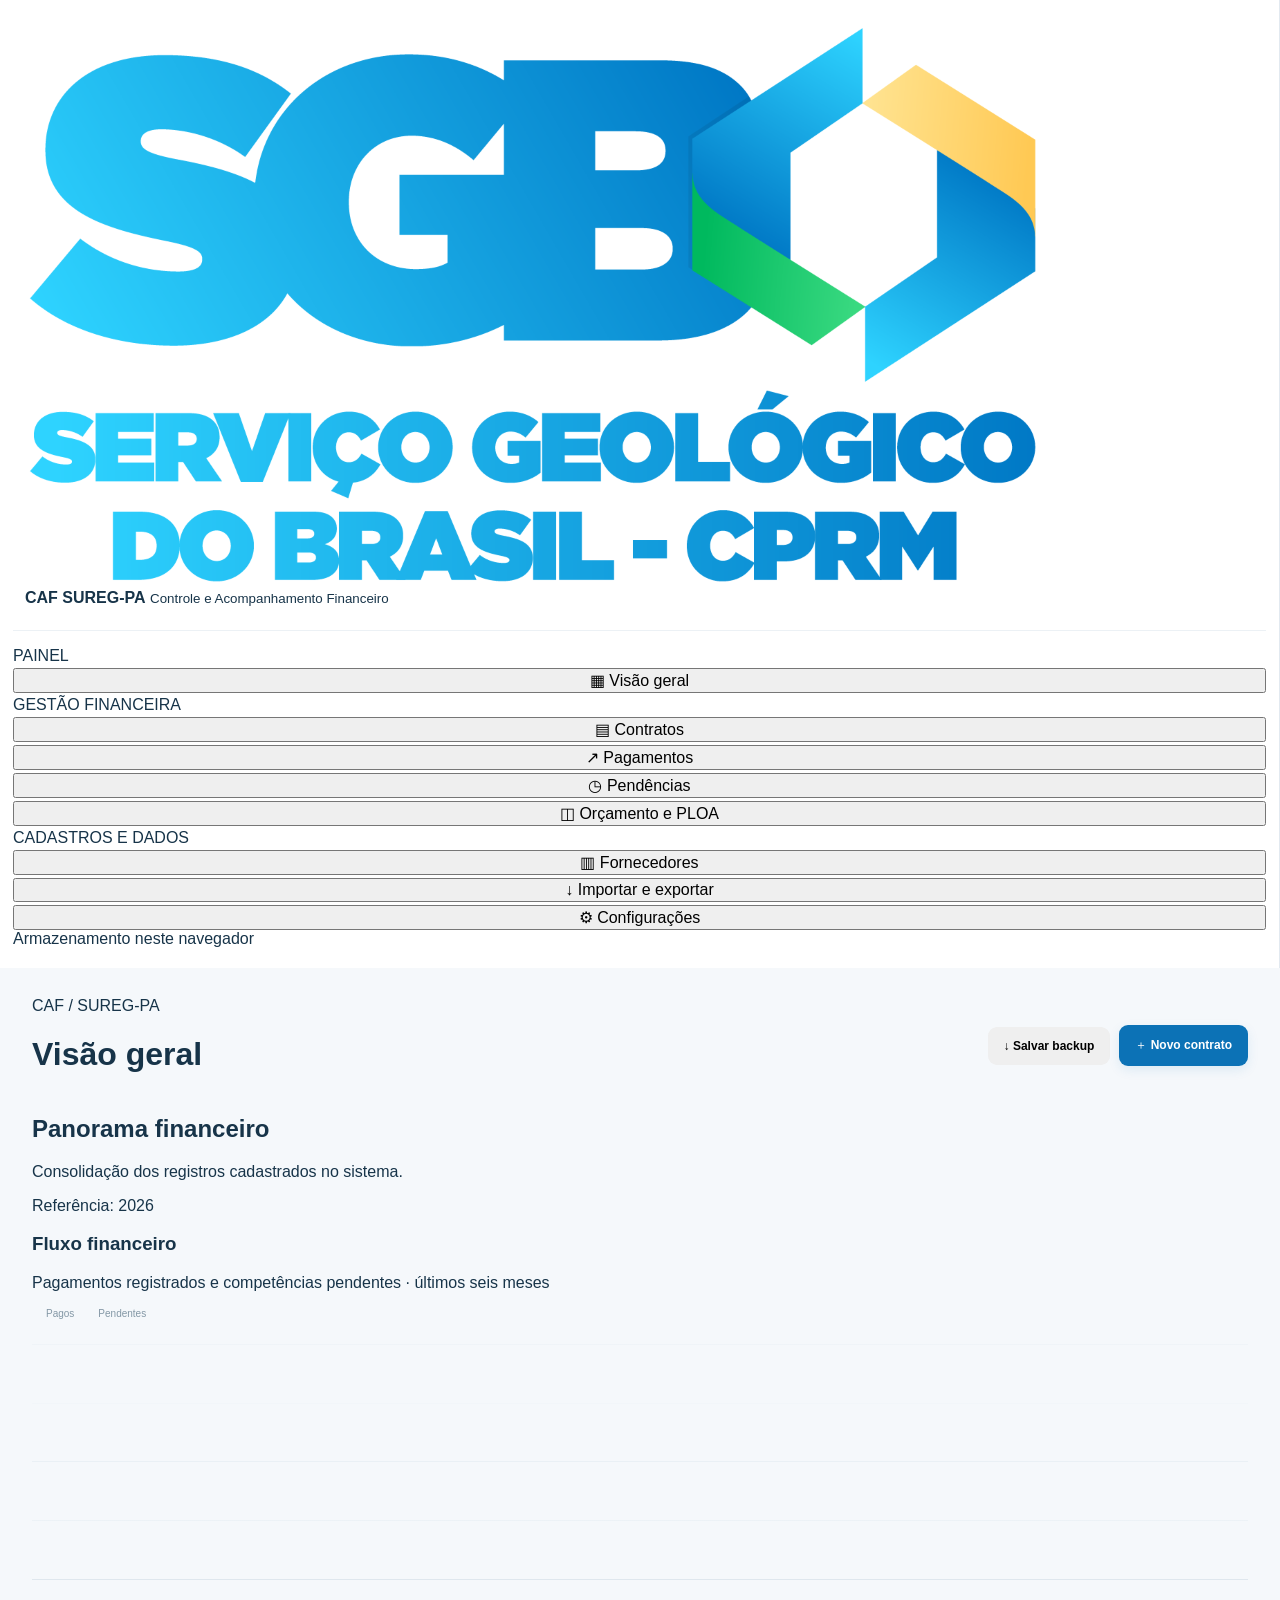
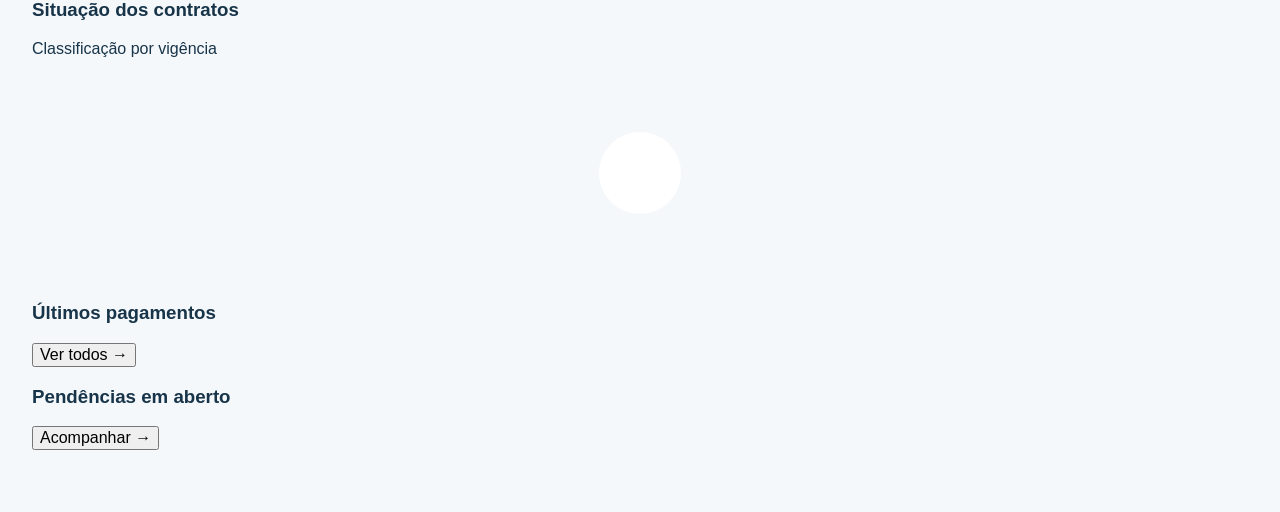
==== commit e887711f: "Update index.html" ====
--- a/index.html
+++ b/index.html
@@ -4,228 +4,156 @@
 <head>
   <meta charset="utf-8">
   <meta name="viewport" content="width=device-width, initial-scale=1">
-  <meta name="theme-color" content="#0b5c9a">
-  <meta name="description" content="CAF SUREG-PA — Controle e Acompanhamento Financeiro">
+  <meta name="theme-color" content="#0a5285">
+  <meta name="description"
+        content="CAF SUREG-PA — Controle e Acompanhamento Financeiro">
   <title>CAF SUREG-PA | Gestão Financeira</title>
 
-  <!-- Identidade visual SGB -->
-  <link rel="icon" href="assets/favicon.ico?v=3" sizes="any">
-  <link rel="icon" type="image/png" sizes="32x32" href="assets/favicon-32x32.png?v=3">
-  <link rel="apple-touch-icon" href="assets/apple-touch-icon.png?v=3">
-
-  <!-- Estilos e funcionalidades -->
-  <link rel="stylesheet" href="src/style.css?v=3">
-  <script defer src="src/app.js?v=3"></script>
+  <link rel="icon" href="assets/favicon.ico?v=4" sizes="any">
+  <link rel="icon" type="image/png" sizes="32x32"
+        href="assets/favicon-32x32.png?v=4">
+  <link rel="apple-touch-icon"
+        href="assets/apple-touch-icon.png?v=4">
+
+  <link rel="stylesheet" href="src/style.css?v=4">
+  <script defer src="src/app.js?v=4"></script>
 </head>
 <body>
 
-<div class="workspace">
-
-  <!-- MENU LATERAL -->
-  <aside class="sidebar" aria-label="Menu financeiro">
-
+<div class="layout">
+
+  <!-- NAVEGAÇÃO -->
+  <aside class="sidebar">
     <div class="identity">
-      <div class="identity-logo">
+      <div class="logo">
         <img src="assets/logo-sgb.png"
-             alt="Serviço Geológico do Brasil — CPRM">
-      </div>
-
-      <div class="identity-name">
-        <strong>CAF <span>SUREG-PA</span></strong>
-        <small>Controle e Acompanhamento Financeiro</small>
-      </div>
-    </div>
-
-    <nav class="nav" aria-label="Módulos">
-      <span class="nav-group">PAINEL</span>
-
-      <button class="nav-link active" type="button" data-view="dashboard">
-        <span class="nav-symbol">▦</span>
-        Visão geral
-      </button>
-
-      <span class="nav-group">GESTÃO</span>
-
-      <button class="nav-link" type="button" data-view="contracts">
-        <span class="nav-symbol">▤</span>
-        Contratos
-      </button>
-
-      <button class="nav-link" type="button" data-view="payments">
-        <span class="nav-symbol">↗</span>
-        Pagamentos
-      </button>
-
-      <button class="nav-link" type="button" data-view="pending">
-        <span class="nav-symbol">◷</span>
-        Pendências
-      </button>
-
-      <button class="nav-link" type="button" data-view="budget">
-        <span class="nav-symbol">◫</span>
-        Orçamento e PLOA
-      </button>
-
-      <span class="nav-group">ADMINISTRAÇÃO</span>
-
-      <button class="nav-link" type="button" data-view="companies">
-        <span class="nav-symbol">▧</span>
-        Fornecedores
-      </button>
-
-      <button class="nav-link" type="button" data-view="reports">
-        <span class="nav-symbol">▥</span>
-        Relatórios
-      </button>
-
-      <button class="nav-link" type="button" data-view="settings">
-        <span class="nav-symbol">⚙</span>
-        Configurações
+             alt="Serviço Geológico do Brasil">
+      </div>
+      <strong>CAF <span>SUREG-PA</span></strong>
+      <small>Controle e Acompanhamento Financeiro</small>
+    </div>
+
+    <nav class="nav" aria-label="Navegação principal">
+      <span class="nav-label">PAINEL</span>
+
+      <button class="nav-item active" data-view="dashboard" type="button">
+        <span>▦</span> Visão geral
+      </button>
+
+      <span class="nav-label">GESTÃO FINANCEIRA</span>
+
+      <button class="nav-item" data-view="contracts" type="button">
+        <span>▤</span> Contratos
+      </button>
+
+      <button class="nav-item" data-view="payments" type="button">
+        <span>↗</span> Pagamentos
+      </button>
+
+      <button class="nav-item" data-view="pending" type="button">
+        <span>◷</span> Pendências
+      </button>
+
+      <button class="nav-item" data-view="budget" type="button">
+        <span>◫</span> Orçamento e PLOA
+      </button>
+
+      <span class="nav-label">CADASTROS E DADOS</span>
+
+      <button class="nav-item" data-view="companies" type="button">
+        <span>▥</span> Fornecedores
+      </button>
+
+      <button class="nav-item" data-view="reports" type="button">
+        <span>↓</span> Importar e exportar
+      </button>
+
+      <button class="nav-item" data-view="settings" type="button">
+        <span>⚙</span> Configurações
       </button>
     </nav>
 
-    <div class="sidebar-end">
-      <span class="local-dot"></span>
-      <span>
-        <b>Versão de demonstração</b>
-        <small>Armazenamento neste navegador</small>
-      </span>
+    <div class="side-bottom">
+      <span class="tiny-dot"></span>
+      Armazenamento neste navegador
     </div>
   </aside>
 
-  <!-- CONTEÚDO PRINCIPAL -->
+  <!-- CONTEÚDO -->
   <main class="main">
-
     <header class="topbar">
-      <div class="page-heading">
-        <span class="breadcrumb">CAF / SUREG-PA / FINANCEIRO</span>
-        <h1 id="pageTitle">Dashboard Financeiro</h1>
+      <div>
+        <span class="overline">CAF / SUREG-PA</span>
+        <h1 id="pageTitle">Visão geral</h1>
       </div>
 
       <div class="top-actions">
-        <button class="btn secondary" type="button" data-action="export-payments">
-          Exportar CSV <span aria-hidden="true">↓</span>
+        <button class="btn outline" data-action="backup" type="button">
+          ↓ Salvar backup
         </button>
-        <button class="btn primary" type="button" data-action="new-contract">
+        <button class="btn primary" data-action="new-contract" type="button">
           ＋ Novo contrato
         </button>
       </div>
     </header>
 
-    <div class="system-note" role="note">
-      <span class="system-note-icon">i</span>
-      Os dados deste protótipo ficam somente neste navegador.
-      Não utilize informações institucionais sensíveis.
-    </div>
-
     <!-- DASHBOARD -->
     <section class="view" id="view-dashboard">
-
-      <div class="dashboard-hero">
-
-        <div class="hero-copy">
-          <span class="eyebrow light">PANORAMA FINANCEIRO · 2026</span>
-
-          <h2>Uma visão clara das contas e dos contratos.</h2>
-
-          <p>
-            Acompanhe pagamentos, obrigações pendentes
-            e planejamento orçamentário em um só lugar.
-          </p>
-
-          <div class="hero-actions">
-            <button class="hero-button" type="button" data-view="pending">
-              Ver pagamentos pendentes <span>→</span>
-            </button>
-            <button class="hero-link" type="button" data-view="reports">
-              Abrir relatórios
-            </button>
-          </div>
-        </div>
-
-        <div class="hero-finance">
-          <span class="hero-caption">
-            PAGAMENTOS REGISTRADOS EM 2026
-          </span>
-
-          <strong id="heroValue">R$ 0,00</strong>
-
-          <div class="hero-line">
-            <span>Em relação ao PLOA informado</span>
-            <b id="heroRatio">—</b>
-          </div>
-
-          <div class="hero-progress">
-            <span id="heroBar"></span>
-          </div>
-
-          <small id="heroBalance">
-            Informe o PLOA para comparar os valores.
-          </small>
-        </div>
-      </div>
-
-      <!-- INDICADORES -->
-      <div class="section-heading">
-        <div>
-          <span class="eyebrow">INDICADORES-CHAVE</span>
-          <h2>Resumo financeiro</h2>
-        </div>
-
-        <button type="button" class="plain-link" data-view="budget">
-          Detalhar orçamento →
-        </button>
-      </div>
-
-      <div class="kpi-grid" id="kpiGrid"></div>
-
-      <!-- GRÁFICOS -->
-      <div class="insights-grid">
-
-        <article class="card chart-card">
-          <div class="card-heading">
+      <div class="section-title">
+        <div>
+          <h2>Panorama financeiro</h2>
+          <p>Consolidação dos registros cadastrados no sistema.</p>
+        </div>
+        <span class="period">Referência: 2026</span>
+      </div>
+
+      <div id="kpiGrid" class="kpis"></div>
+
+      <div class="charts">
+        <article class="panel large">
+          <div class="panel-head">
             <div>
-              <h3>Movimentação financeira</h3>
-              <p>Pagamentos e pendências — últimos seis meses</p>
+              <h3>Fluxo financeiro</h3>
+              <p>
+                Pagamentos registrados e competências pendentes
+                · últimos seis meses
+              </p>
             </div>
             <div class="legend">
-              <span><i class="blue-swatch"></i> Pagos</span>
-              <span><i class="orange-swatch"></i> Pendentes</span>
+              <span><i class="key-blue"></i>Pagos</span>
+              <span><i class="key-orange"></i>Pendentes</span>
             </div>
           </div>
-          <div class="bar-chart" id="monthlyChart"></div>
+          <div id="monthlyChart" class="bar-chart"></div>
         </article>
 
-        <article class="card chart-card">
-          <div class="card-heading">
+        <article class="panel">
+          <div class="panel-head">
             <div>
-              <h3>Situação contratual</h3>
-              <p>Distribuição por vigência cadastrada</p>
+              <h3>Situação dos contratos</h3>
+              <p>Classificação por vigência</p>
             </div>
           </div>
-
           <div class="donut" id="donut"></div>
-          <div class="donut-legend" id="donutLegend"></div>
+          <div id="donutLegend" class="donut-legend"></div>
         </article>
       </div>
 
-      <!-- ATIVIDADES RECENTES -->
-      <div class="activity-grid">
-
-        <article class="card">
-          <div class="card-heading">
-            <h3>Pagamentos recentes</h3>
-            <button class="plain-link" type="button" data-view="payments">
+      <div class="charts equal">
+        <article class="panel">
+          <div class="panel-head">
+            <h3>Últimos pagamentos</h3>
+            <button class="text-btn" data-view="payments" type="button">
               Ver todos →
             </button>
           </div>
           <div id="recentPayments"></div>
         </article>
 
-        <article class="card">
-          <div class="card-heading">
+        <article class="panel">
+          <div class="panel-head">
             <h3>Pendências em aberto</h3>
-            <button class="plain-link" type="button" data-view="pending">
+            <button class="text-btn" data-view="pending" type="button">
               Acompanhar →
             </button>
           </div>
@@ -233,38 +161,34 @@
         </article>
       </div>
 
-      <p class="footnote" id="dashboardNote"></p>
+      <p id="dashboardNote" class="footnote"></p>
     </section>
 
     <!-- CONTRATOS -->
     <section class="view" id="view-contracts" hidden>
-
-      <div class="section-heading">
-        <div>
-          <span class="eyebrow">GESTÃO CONTRATUAL</span>
+      <div class="section-title">
+        <div>
           <h2>Contratos</h2>
-          <p>Vigências, fornecedores e informações financeiras.</p>
-        </div>
-
-        <button class="btn primary" type="button" data-action="new-contract">
+          <p>Cadastro, vigências, valores e informações contratuais.</p>
+        </div>
+        <button class="btn primary" data-action="new-contract" type="button">
           ＋ Cadastrar contrato
         </button>
       </div>
 
-      <article class="card">
+      <article class="panel">
         <div class="table-toolbar">
-          <input id="filterContracts" type="search"
-                 placeholder="Buscar contrato, empresa ou processo..."
+          <input type="search" id="filterContracts"
+                 placeholder="Buscar por empresa, contrato ou processo"
                  aria-label="Pesquisar contratos">
-
-          <span class="table-count" id="contractsTotal"></span>
-        </div>
-
-        <div class="table-wrap">
+          <span id="contractsTotal" class="muted"></span>
+        </div>
+
+        <div class="table-scroll">
           <table>
             <thead>
               <tr>
-                <th>Contrato / Processo</th>
+                <th>Contrato / processo</th>
                 <th>Empresa</th>
                 <th>Vigência final</th>
                 <th>Valor global</th>
@@ -280,29 +204,24 @@
 
     <!-- PAGAMENTOS -->
     <section class="view" id="view-payments" hidden>
-
-      <div class="section-heading">
-        <div>
-          <span class="eyebrow">EXECUÇÃO FINANCEIRA</span>
+      <div class="section-title">
+        <div>
           <h2>Histórico de pagamentos</h2>
-          <p>Registros de pagamentos vinculados aos contratos.</p>
-        </div>
-
-        <button class="btn primary" type="button" data-action="new-payment">
+          <p>Pagamentos efetivamente registrados, vinculados a contratos.</p>
+        </div>
+        <button class="btn primary" data-action="new-payment" type="button">
           ＋ Registrar pagamento
         </button>
       </div>
 
-      <article class="card">
+      <article class="panel">
         <div class="table-toolbar">
-          <input id="filterPayments" type="search"
-                 placeholder="Buscar empresa, contrato ou descrição..."
+          <input type="search" id="filterPayments"
+                 placeholder="Buscar por empresa, contrato ou descrição"
                  aria-label="Pesquisar pagamentos">
-
-          <span class="table-count" id="paymentsTotal"></span>
-        </div>
-
-        <div class="table-wrap">
+          <span id="paymentsTotal" class="muted"></span>
+        </div>
+        <div class="table-scroll">
           <table>
             <thead>
               <tr>
@@ -322,86 +241,72 @@
 
     <!-- PENDÊNCIAS -->
     <section class="view" id="view-pending" hidden>
-
-      <div class="section-heading">
-        <div>
-          <span class="eyebrow">ACOMPANHAMENTO</span>
+      <div class="section-title">
+        <div>
           <h2>Pagamentos pendentes</h2>
-          <p>Controle cada competência até a conclusão.</p>
-        </div>
-
-        <button class="btn primary" type="button" data-action="new-pending">
+          <p>Acompanhamento por contrato e competência.</p>
+        </div>
+        <button class="btn primary" data-action="new-pending" type="button">
           ＋ Nova pendência
         </button>
       </div>
 
-      <article class="pending-shell">
-
-        <div class="pending-heading">
+      <article class="panel pending-panel">
+        <div class="panel-head">
           <div>
-            <span class="eyebrow">FILA DE ACOMPANHAMENTO</span>
-            <h3>Obrigações sob acompanhamento</h3>
+            <h3>Obrigações em acompanhamento</h3>
+            <p id="pendingTopline"></p>
           </div>
-          <p id="pendingTopline">0 pendências</p>
-        </div>
-
-        <div class="table-toolbar pending-filter">
-          <input id="filterPending" type="search"
-                 placeholder="Buscar por empresa, processo ou competência..."
+        </div>
+
+        <div class="table-toolbar">
+          <input type="search" id="filterPending"
+                 placeholder="Buscar empresa, processo, contrato ou competência"
                  aria-label="Pesquisar pendências">
-
           <select id="pendingStatus" aria-label="Filtrar situação">
             <option value="aberto">Em aberto</option>
             <option value="concluido">Concluídas</option>
             <option value="todos">Todas</option>
           </select>
         </div>
-
-        <div class="pending-list" id="pendingCards"></div>
+        <div id="pendingCards" class="pending-list"></div>
       </article>
     </section>
 
     <!-- ORÇAMENTO -->
     <section class="view" id="view-budget" hidden>
-
-      <div class="section-heading">
-        <div>
-          <span class="eyebrow">PLANEJAMENTO</span>
+      <div class="section-title">
+        <div>
           <h2>Orçamento e PLOA</h2>
-          <p>Gastos informados, PLOA e pagamentos de 2026.</p>
-        </div>
-      </div>
-
-      <div class="mini-grid" id="budgetSummary"></div>
-
-      <article class="card budget-progress">
-        <div class="card-heading">
-          <h3>Pagamentos em relação ao PLOA</h3>
+          <p>Planejamento contratual e comparação com pagamentos registrados.</p>
+        </div>
+      </div>
+
+      <div id="budgetSummary" class="summary-grid"></div>
+
+      <article class="panel">
+        <div class="panel-head">
+          <h3>Pagamentos em relação ao PLOA 2026</h3>
           <span id="budgetProgress" class="muted"></span>
         </div>
-
-        <div class="progress">
-          <div id="budgetBar"></div>
-        </div>
-
+        <div class="progress"><div id="budgetBar"></div></div>
         <p class="footnote">
-          O PLOA é uma referência de planejamento e não representa
-          o saldo disponível para empenho.
+          PLOA é referência de planejamento; este cálculo não corresponde
+          a saldo disponível, empenhado ou liquidado.
         </p>
       </article>
 
-      <article class="card">
-        <h3 class="table-title">Planejamento por contrato</h3>
-
-        <div class="table-wrap">
+      <article class="panel">
+        <h3>Valores por contrato</h3>
+        <div class="table-scroll">
           <table>
             <thead>
               <tr>
-                <th>Contrato / Empresa</th>
+                <th>Contrato / empresa</th>
                 <th>Gasto 2025</th>
                 <th>PLOA 2026</th>
                 <th>Pago em 2026</th>
-                <th>Execução</th>
+                <th>Relação</th>
                 <th>Ação</th>
               </tr>
             </thead>
@@ -413,29 +318,24 @@
 
     <!-- FORNECEDORES -->
     <section class="view" id="view-companies" hidden>
-
-      <div class="section-heading">
-        <div>
-          <span class="eyebrow">CADASTROS</span>
+      <div class="section-title">
+        <div>
           <h2>Fornecedores</h2>
-          <p>Razão social, CNPJ e vínculos contratuais.</p>
-        </div>
-
-        <button class="btn primary" type="button" data-action="new-company">
-          ＋ Cadastrar empresa
+          <p>Empresas cadastradas e contratos vinculados.</p>
+        </div>
+        <button class="btn primary" data-action="new-company" type="button">
+          ＋ Nova empresa
         </button>
       </div>
 
-      <article class="card">
+      <article class="panel">
         <div class="table-toolbar">
-          <input id="filterCompanies" type="search"
-                 placeholder="Buscar razão social ou CNPJ..."
+          <input type="search" id="filterCompanies"
+                 placeholder="Buscar razão social ou CNPJ"
                  aria-label="Pesquisar fornecedores">
-
-          <span class="table-count" id="companiesTotal"></span>
-        </div>
-
-        <div class="table-wrap">
+          <span id="companiesTotal" class="muted"></span>
+        </div>
+        <div class="table-scroll">
           <table>
             <thead>
               <tr>
@@ -451,276 +351,315 @@
       </article>
     </section>
 
-    <!-- RELATÓRIOS -->
+    <!-- IMPORTAÇÃO E EXPORTAÇÃO -->
     <section class="view" id="view-reports" hidden>
-
-      <div class="section-heading">
-        <div>
-          <span class="eyebrow">ANÁLISE E DADOS</span>
-          <h2>Relatórios e exportações</h2>
-          <p>Resumo dos registros e transferência de planilhas.</p>
-        </div>
-      </div>
-
-      <div class="mini-grid" id="reportStats"></div>
-
-      <article class="card">
-        <div class="card-heading">
-          <div>
-            <h3>Exportar informações</h3>
-            <p>Arquivos CSV compatíveis com Excel.</p>
-          </div>
-        </div>
-
-        <div class="export-grid">
-          <button class="btn secondary" type="button" data-action="export-companies">
+      <div class="section-title">
+        <div>
+          <h2>Importação e exportação</h2>
+          <p>Movimente cadastros estruturados em CSV ou TXT delimitado.</p>
+        </div>
+      </div>
+
+      <div id="reportStats" class="summary-grid"></div>
+
+      <article class="panel">
+        <h3>Exportar cadastros</h3>
+        <p class="muted">
+          Arquivos CSV com cabeçalhos, compatíveis com planilhas eletrônicas.
+        </p>
+
+        <div class="button-row">
+          <button class="btn outline" data-action="export-companies" type="button">
             ↓ Fornecedores
           </button>
-          <button class="btn secondary" type="button" data-action="export-contracts">
+          <button class="btn outline" data-action="export-contracts" type="button">
             ↓ Contratos
           </button>
-          <button class="btn secondary" type="button" data-action="export-payments">
+          <button class="btn outline" data-action="export-payments" type="button">
             ↓ Pagamentos
           </button>
-          <button class="btn secondary" type="button" data-action="export-pending">
+          <button class="btn outline" data-action="export-pending" type="button">
             ↓ Pendências
           </button>
         </div>
       </article>
+
+      <article class="panel">
+        <h3>Importar registros</h3>
+        <p class="muted">
+          Selecione o cadastro correspondente. Registros sem vínculos
+          identificáveis serão ignorados.
+        </p>
+
+        <div class="button-row">
+          <select id="importKind" aria-label="Tipo de cadastro a importar">
+            <option value="suppliers">Fornecedores</option>
+            <option value="contracts">Contratos</option>
+            <option value="payments">Pagamentos</option>
+            <option value="pendencias">Pendências</option>
+          </select>
+
+          <button class="btn primary" data-action="import" type="button">
+            Selecionar CSV ou TXT
+          </button>
+
+          <input id="importFile" type="file"
+                 accept=".csv,.txt,text/csv,text/plain" hidden>
+        </div>
+
+        <p class="footnote" id="importResult" aria-live="polite"></p>
+      </article>
     </section>
 
     <!-- CONFIGURAÇÕES -->
     <section class="view" id="view-settings" hidden>
-
-      <div class="section-heading">
-        <div>
-          <span class="eyebrow">ADMINISTRAÇÃO</span>
-          <h2>Configurações e backup</h2>
-          <p>Proteja os registros salvos neste navegador.</p>
-        </div>
-      </div>
-
-      <article class="card settings-card">
-        <h3>Armazenamento de dados</h3>
-
+      <div class="section-title">
+        <div>
+          <h2>Configurações</h2>
+          <p>Backup e integridade dos registros.</p>
+        </div>
+      </div>
+
+      <article class="panel settings-card">
+        <h3>Armazenamento</h3>
         <p id="storageInfo" class="muted"></p>
-
         <p>
-          Este protótipo usa <code>localStorage</code>.
-          Não há sincronização entre computadores nem controle de acesso.
+          Os cadastros são armazenados neste navegador.
+          A sincronização entre usuários e computadores dependerá
+          de um banco de dados com autenticação e permissões.
         </p>
 
-        <div class="export-grid">
-          <button class="btn primary" type="button" data-action="backup">
+        <div class="button-row">
+          <button class="btn primary" data-action="backup" type="button">
             ↓ Exportar backup JSON
           </button>
-
-          <button class="btn secondary" type="button" data-action="restore">
+          <button class="btn outline" data-action="restore" type="button">
             Restaurar backup
           </button>
-
-          <input type="file" id="restoreFile"
+          <input id="restoreFile" type="file"
                  accept=".json,application/json" hidden>
         </div>
 
         <p class="footnote">
-          Restaurar substitui os registros atuais.
-          Faça um backup antes de continuar.
+          A restauração substitui todos os registros atuais.
+          Guarde um backup antes de restaurar.
         </p>
       </article>
     </section>
   </main>
 </div>
 
-<!-- FORMULÁRIO DE FORNECEDOR -->
-<dialog class="dialog" id="companyDialog">
+<!-- FORNECEDOR -->
+<dialog class="modal" id="companyDialog">
   <form id="companyForm">
-    <div class="dialog-title">
-      <h2 id="companyDialogTitle">Cadastrar empresa</h2>
+    <div class="modal-head">
+      <h2 id="companyDialogTitle">Fornecedor</h2>
       <button type="button" class="close"
               data-close="companyDialog" aria-label="Fechar">×</button>
     </div>
 
-    <div class="form-grid">
+    <div class="fields">
       <label class="full">
         Razão social *
-        <input name="nome" maxlength="160" required>
-      </label>
-
+        <input name="nome" required maxlength="160">
+      </label>
       <label class="full">
         CNPJ *
-        <input name="cnpj" maxlength="18" inputmode="numeric"
-               placeholder="00.000.000/0000-00" required>
-      </label>
-    </div>
-
-    <div class="dialog-actions">
-      <button type="button" class="btn secondary"
+        <input name="cnpj" inputmode="numeric"
+               maxlength="18" required>
+      </label>
+    </div>
+
+    <div class="modal-actions">
+      <button class="btn outline" type="button"
               data-close="companyDialog">Cancelar</button>
-      <button type="submit" class="btn primary">Salvar empresa</button>
+      <button class="btn primary" type="submit">Salvar fornecedor</button>
     </div>
   </form>
 </dialog>
 
-<!-- FORMULÁRIO DE CONTRATO -->
-<dialog class="dialog wide-dialog" id="contractDialog">
+<!-- CONTRATO -->
+<dialog class="modal wide" id="contractDialog">
   <form id="contractForm">
-    <div class="dialog-title">
-      <h2 id="contractDialogTitle">Cadastrar contrato</h2>
+    <div class="modal-head">
+      <h2 id="contractDialogTitle">Contrato</h2>
       <button type="button" class="close"
               data-close="contractDialog" aria-label="Fechar">×</button>
     </div>
 
-    <div class="form-grid">
+    <div class="fields">
       <label class="full">
-        Empresa / Favorecido *
-        <select id="contractSupplier" name="supplier" required></select>
-      </label>
-
-      <label>
-        Número do contrato
-        <input name="numero" placeholder="Ex.: 17/2024">
-      </label>
-
-      <label>
-        Processo contratual *
+        Empresa / favorecido *
+        <select name="supplier" id="contractSupplier" required></select>
+      </label>
+
+      <label>Número do contrato
+        <input name="numero">
+      </label>
+      <label>Processo contratual *
         <input name="processo" required>
       </label>
 
-      <label>
-        Vigência inicial *
+      <label>Vigência inicial *
         <input type="date" name="vigenciaInicial" required>
       </label>
-
-      <label>
-        Vigência final *
+      <label>Vigência final *
         <input type="date" name="vigenciaFinal" required>
       </label>
 
-      <label>
-        Valor global (R$)
-        <input type="number" name="valorGlobal" min="0" step="0.01">
-      </label>
-
-      <label>
-        Custo por posto / mês (R$)
-        <input type="number" name="custoPosto" min="0" step="0.01">
-      </label>
-
-      <label>
-        Gasto anual 2025 (R$)
-        <input type="number" name="gastoAnual2025" min="0" step="0.01">
-      </label>
-
-      <label>
-        PLOA 2026 (R$)
-        <input type="number" name="ploa2026" min="0" step="0.01">
-      </label>
-
-      <label class="full">
-        Objeto
+      <label>Valor global (R$)
+        <input name="valorGlobal" type="number" min="0" step="0.01">
+      </label>
+      <label>Custo mensal por posto (R$)
+        <input name="custoPosto" type="number" min="0" step="0.01">
+      </label>
+
+      <label>Gasto anual 2025 (R$)
+        <input name="gastoAnual2025" type="number" min="0" step="0.01">
+      </label>
+      <label>PLOA 2026 (R$)
+        <input name="ploa2026" type="number" min="0" step="0.01">
+      </label>
+
+      <label class="full">Objeto
         <textarea name="objeto" rows="3"></textarea>
       </label>
     </div>
 
-    <details class="more-fields">
-      <summary>Outras informações e cálculo da CCT</summary>
-
-      <div class="form-grid">
-        <label>Unidade<input name="unidade" placeholder="SUREG-PA"></label>
-        <label>Tipo<input name="tipo" placeholder="Serviço contínuo"></label>
-        <label>Modalidade de contratação<input name="modalidade"></label>
-        <label>Natureza de despesa (ND)<input name="nd"></label>
-        <label>Gestor do contrato<input name="gestor"></label>
+    <details class="details">
+      <summary>Dados complementares e cálculo da CCT</summary>
+      <div class="fields">
+
+        <label>Unidade<input name="unidade"></label>
+        <label>Tipo de contrato<input name="tipo"></label>
+        <label>Modalidade<input name="modalidade"></label>
+        <label>Natureza de despesa<input name="nd"></label>
+
+        <label>Gestor<input name="gestor"></label>
         <label>Fiscal administrativo<input name="fiscalAdm"></label>
         <label>Fiscal técnico<input name="fiscalTecnico"></label>
         <label>Suplente<input name="suplente"></label>
-        <label>Modalidade de garantia<input name="garantia"></label>
-        <label>Tipo de custo<input name="tipoCusto" placeholder="Fixo / variável"></label>
+
+        <label>Garantia<input name="garantia"></label>
+        <label>Tipo de custo<input name="tipoCusto"></label>
         <label>Categoria de serviço<input name="categoria"></label>
-        <label>Quantidade de postos<input type="number" name="postos" min="0" step="1"></label>
-        <label>Salário-base CCT (R$)<input type="number" name="salario" min="0" step="0.01"></label>
-        <label>Encargos (%)<input type="number" name="encargos" min="0" step="0.01"></label>
-        <label>Materiais mensais (R$)<input type="number" name="materiais" min="0" step="0.01"></label>
-        <label>Total mensal estimado<input id="cctTotal" readonly value="R$ 0,00"></label>
-        <label>Gasto mensal 2025 (R$)<input type="number" name="gastoMensal2025" min="0" step="0.01"></label>
-        <label>Total gasto 2025 (R$)<input type="number" name="totalGasto2025" min="0" step="0.01"></label>
-        <label>Quantidade atual<input type="number" name="qtdAtual" min="0"></label>
-        <label>Quantidade em análise<input type="number" name="qtdAnalise" min="0"></label>
-        <label class="full">Observações<textarea name="observacoes" rows="3"></textarea></label>
+        <label>Quantidade de postos
+          <input type="number" name="postos" min="0" step="1">
+        </label>
+
+        <label>Salário base CCT (R$)
+          <input type="number" name="salario" min="0" step="0.01">
+        </label>
+        <label>Encargos (%)
+          <input type="number" name="encargos" min="0" step="0.01">
+        </label>
+        <label>Materiais mensais (R$)
+          <input type="number" name="materiais" min="0" step="0.01">
+        </label>
+        <label>Total mensal estimado
+          <input id="cctTotal" readonly value="R$ 0,00">
+        </label>
+
+        <label>Gasto mensal 2025 (R$)
+          <input type="number" name="gastoMensal2025" min="0" step="0.01">
+        </label>
+        <label>Total gasto 2025 (R$)
+          <input type="number" name="totalGasto2025" min="0" step="0.01">
+        </label>
+
+        <label>Qtd. atual
+          <input type="number" name="qtdAtual" min="0" step="1">
+        </label>
+        <label>Qtd. em análise
+          <input type="number" name="qtdAnalise" min="0" step="1">
+        </label>
+
+        <label class="full">Observações
+          <textarea name="observacoes" rows="3"></textarea>
+        </label>
       </div>
     </details>
 
-    <div class="dialog-actions">
-      <button type="button" class="btn secondary"
+    <div class="modal-actions">
+      <button class="btn outline" type="button"
               data-close="contractDialog">Cancelar</button>
-      <button type="submit" class="btn primary">Salvar contrato</button>
+      <button class="btn primary" type="submit">Salvar contrato</button>
     </div>
   </form>
 </dialog>
 
-<!-- FORMULÁRIO DE PAGAMENTO -->
-<dialog class="dialog" id="paymentDialog">
+<!-- PAGAMENTO -->
+<dialog class="modal" id="paymentDialog">
   <form id="paymentForm">
-    <div class="dialog-title">
-      <h2 id="paymentDialogTitle">Registrar pagamento</h2>
+    <div class="modal-head">
+      <h2 id="paymentDialogTitle">Pagamento</h2>
       <button type="button" class="close"
               data-close="paymentDialog" aria-label="Fechar">×</button>
     </div>
 
-    <div class="form-grid">
-      <label class="full">
-        Contrato *
+    <div class="fields">
+      <label class="full">Contrato *
         <select name="contractId" data-contract-select required></select>
       </label>
-      <label>Data do pagamento *<input name="data" type="date" required></label>
-      <label>Valor pago (R$) *<input name="valor" type="number" min="0.01" step="0.01" required></label>
-      <label class="full">Descrição / competência<input name="descricao"></label>
-    </div>
-
-    <div class="dialog-actions">
-      <button type="button" class="btn secondary"
+      <label>Data *
+        <input type="date" name="data" required>
+      </label>
+      <label>Valor (R$) *
+        <input type="number" name="valor" min="0.01"
+               step="0.01" required>
+      </label>
+      <label class="full">Descrição / competência
+        <input name="descricao">
+      </label>
+    </div>
+
+    <div class="modal-actions">
+      <button class="btn outline" type="button"
               data-close="paymentDialog">Cancelar</button>
-      <button type="submit" class="btn primary">Salvar pagamento</button>
+      <button class="btn primary" type="submit">Salvar pagamento</button>
     </div>
   </form>
 </dialog>
 
-<!-- FORMULÁRIO DE PENDÊNCIA -->
-<dialog class="dialog" id="pendingDialog">
+<!-- PENDÊNCIA -->
+<dialog class="modal" id="pendingDialog">
   <form id="pendingForm">
-    <div class="dialog-title">
-      <h2 id="pendingDialogTitle">Cadastrar pendência</h2>
+    <div class="modal-head">
+      <h2 id="pendingDialogTitle">Pendência</h2>
       <button type="button" class="close"
               data-close="pendingDialog" aria-label="Fechar">×</button>
     </div>
 
-    <div class="form-grid">
-      <label class="full">
-        Contrato *
+    <div class="fields">
+      <label class="full">Contrato *
         <select name="contractId" data-contract-select required></select>
       </label>
-      <label>Competência *<input name="competencia" type="month" required></label>
-      <label>Valor líquido (R$) *<input name="valor" type="number" min="0" step="0.01" required value="0"></label>
-      <label>Referência / nº documento<input name="referencia"></label>
-      <label>
-        Situação
+      <label>Competência *
+        <input type="month" name="competencia" required>
+      </label>
+      <label>Valor líquido (R$) *
+        <input type="number" name="valor" min="0"
+               step="0.01" required>
+      </label>
+      <label>Referência documental
+        <input name="referencia">
+      </label>
+      <label>Situação
         <select name="status">
           <option value="aberto">Em aberto</option>
-          <option value="concluido">Concluído</option>
+          <option value="concluido">Concluída</option>
         </select>
       </label>
     </div>
 
-    <div class="dialog-actions">
-      <button type="button" class="btn secondary"
+    <div class="modal-actions">
+      <button class="btn outline" type="button"
               data-close="pendingDialog">Cancelar</button>
-      <button type="submit" class="btn primary">Salvar pendência</button>
+      <button class="btn primary" type="submit">Salvar pendência</button>
     </div>
   </form>
 </dialog>
 
-<div class="toast" id="toast" role="status" aria-live="polite"></div>
-
+<div id="toast" class="toast" role="status" aria-live="polite"></div>
 </body>
 </html>
--- a/src/style.css
+++ b/src/style.css
@@ -1,382 +1,653 @@
+
+/* CAF SUREG-PA — Interface Financeira */
 
 :root {
+  color-scheme: light;
+
+  --blue: #0c72b6;
+  --blue-dark: #0a456c;
+  --blue-soft: #e8f4fb;
+  --ink: #173449;
+  --muted: #75889a;
+  --line: #e2e9f0;
+  --bg: #f5f8fb;
+  --white: #fff;
+  --green: #15966d;
+  --orange: #e49a4b;
+
   font-family: Inter, "Segoe UI", Arial, sans-serif;
-  color: #1d2939;
-  background: #f7f8fa;
+  background: var(--bg);
+  color: var(--ink);
   font-synthesis: none;
 }
 
 * { box-sizing: border-box; }
-body { margin: 0; min-width: 320px; }
+
+body {
+  margin: 0;
+  min-width: 320px;
+}
+
 button, input, select, textarea { font: inherit; }
 button { cursor: pointer; }
 [hidden] { display: none !important; }
 
 button:focus-visible,
 input:focus-visible,
+select:focus-visible,
 textarea:focus-visible,
-select:focus-visible {
-  outline: 3px solid #83c8f6;
+summary:focus-visible {
+  outline: 3px solid #8bc9f1;
   outline-offset: 2px;
 }
 
-/* ESTRUTURA E MENU LATERAL */
-
-.app {
+/* ESTRUTURA GERAL */
+
+.workspace {
   display: grid;
-  grid-template-columns: 240px minmax(0, 1fr);
+  grid-template-columns: 250px minmax(0, 1fr);
   min-height: 100vh;
 }
 
 .sidebar {
   background: #fff;
-  border-right: 1px solid #e3e8ee;
+  border-right: 1px solid var(--line);
+  padding: 24px 13px 20px;
   display: flex;
   flex-direction: column;
-  padding: 24px 11px 14px;
   min-width: 0;
 }
 
-.brand {
+/* IDENTIDADE DO SGB */
+
+.identity {
+  padding: 1px 12px 23px;
+  border-bottom: 1px solid #ecf1f5;
+}
+
+.identity-logo {
   display: flex;
   align-items: center;
-  gap: 10px;
-  padding: 2px 10px 25px;
-}
-
-.brand-icon {
-  width: 46px;
-  height: 42px;
+  justify-content: center;
+  height: 89px;
+  background: #fff;
+  border-radius: 11px;
+}
+
+.identity-logo img {
+  display: block;
+  max-width: 100%;
+  max-height: 82px;
+  object-fit: contain;
+}
+
+.identity-name {
+  padding-top: 13px;
+  text-align: center;
+}
+
+.identity-name strong {
+  display: block;
+  font-size: 16px;
+  letter-spacing: .2px;
+  color: #086db0;
+}
+
+.identity-name strong span { color: #244966; }
+
+.identity-name small {
+  display: block;
+  font-size: 10px;
+  color: #8b9aa8;
+  margin-top: 4px;
+  line-height: 1.4;
+}
+
+/* NAVEGAÇÃO LATERAL */
+
+.nav {
   display: grid;
-  place-items: center;
-  background: #097dce;
-  color: #fff;
-  font-size: 17px;
-  font-weight: 900;
-  border-radius: 12px;
-  box-shadow: 0 5px 16px #1885d52e;
-}
-
-.brand strong {
+  gap: 3px;
+  margin-top: 16px;
+}
+
+.nav-group {
+  margin: 16px 12px 7px;
+  color: #99a8b5;
+  font-size: 10px;
+  letter-spacing: 1.35px;
+  font-weight: 800;
+}
+
+.nav-link {
+  width: 100%;
+  display: flex;
+  align-items: center;
+  gap: 13px;
+  color: #607689;
+  background: transparent;
+  border: 0;
+  border-radius: 9px;
+  padding: 12px 13px;
+  text-align: left;
+  font-size: 13px;
+  font-weight: 600;
+  transition: background .16s, color .16s;
+}
+
+.nav-symbol {
+  font-size: 19px;
+  line-height: 1;
+  width: 22px;
+  text-align: center;
+  font-weight: 600;
+  opacity: .88;
+}
+
+.nav-link:hover {
+  background: #f0f6fb;
+  color: #075e9c;
+}
+
+.nav-link.active {
+  background: #e8f3fc;
+  color: #075f9e;
+  font-weight: 760;
+  box-shadow: inset 3px 0 #1385ce;
+}
+
+.sidebar-end {
+  display: flex;
+  align-items: flex-start;
+  gap: 12px;
+  margin-top: auto;
+  border-top: 1px solid #edf1f5;
+  padding: 21px 11px 0;
+}
+
+.sidebar-end b {
   display: block;
-  color: #26435c;
-  font-size: 14px;
-}
-
-.brand small {
+  font-size: 11px;
+  color: #425e70;
+}
+
+.sidebar-end small {
   display: block;
-  color: #91a0ad;
-  font-size: 11px;
-  margin-top: 4px;
-}
-
-.nav-caption {
-  color: #94a1b0;
+  color: #93a3b1;
+  font-size: 10px;
+  margin-top: 5px;
+}
+
+.local-dot {
+  flex: none;
+  width: 9px;
+  height: 9px;
+  border-radius: 50%;
+  background: #d69b43;
+  margin-top: 2px;
+  box-shadow: 0 0 0 4px #fbefd7;
+}
+
+/* ÁREA PRINCIPAL */
+
+.main {
+  min-width: 0;
+  padding: 29px clamp(17px, 2.5vw, 38px) 50px;
+  max-width: 1700px;
+  width: 100%;
+  margin: 0 auto;
+}
+
+.topbar {
+  display: flex;
+  align-items: center;
+  justify-content: space-between;
+  gap: 16px;
+  flex-wrap: wrap;
+  margin-bottom: 18px;
+}
+
+.breadcrumb {
   font-size: 10px;
   font-weight: 800;
-  letter-spacing: 1.35px;
-  padding: 24px 12px 9px;
-}
-
-.nav-link {
+  letter-spacing: 1.4px;
+  color: #91a0ad;
+}
+
+.page-heading h1 {
+  font-size: 25px;
+  letter-spacing: -.7px;
+  margin: 7px 0 0;
+  font-weight: 750;
+}
+
+.top-actions,
+.export-grid {
+  display: flex;
+  gap: 9px;
+  flex-wrap: wrap;
+  align-items: center;
+}
+
+/* BOTÕES */
+
+.btn {
+  border: 1px solid transparent;
+  border-radius: 9px;
+  padding: 11px 15px;
+  font-size: 12px;
+  font-weight: 750;
+  white-space: nowrap;
+  transition: background .15s, box-shadow .15s;
+}
+
+.btn.primary {
+  color: white;
+  background: var(--blue);
+  box-shadow: 0 4px 12px #0c72b61a;
+}
+
+.btn.primary:hover { background: #075f9b; }
+
+.btn.secondary,
+.btn.light {
+  color: #44657b;
+  background: white;
+  border-color: #d8e3ec;
+}
+
+.btn.secondary:hover,
+.btn.light:hover { background: #f1f7fb; }
+
+.btn.success {
+  color: #fff;
+  background: var(--green);
+}
+
+.btn.small {
+  padding: 8px 10px;
+  font-size: 11px;
+}
+
+/* AVISO DO SISTEMA */
+
+.system-note {
+  display: flex;
+  align-items: center;
+  gap: 9px;
+  color: #788b9a;
+  font-size: 11px;
+  line-height: 1.5;
+  background: #edf4f9;
+  padding: 9px 13px;
+  border-radius: 8px;
+  margin-bottom: 23px;
+}
+
+.system-note-icon {
+  display: inline-grid;
+  place-items: center;
+  flex: 0 0 17px;
+  width: 17px;
+  height: 17px;
+  background: #c4ddec;
+  color: #166996;
+  border-radius: 50%;
+  font-weight: 800;
+}
+
+.view { animation: fadein .16s ease; }
+
+@keyframes fadein {
+  from {
+    opacity: .75;
+    transform: translateY(3px);
+  }
+  to {
+    opacity: 1;
+    transform: translateY(0);
+  }
+}
+
+/* DESTAQUE FINANCEIRO */
+
+.dashboard-hero {
+  display: grid;
+  grid-template-columns: minmax(0, 1.2fr) minmax(265px, .8fr);
+  gap: 23px;
+  align-items: center;
+  border-radius: 17px;
+  min-height: 220px;
+  padding: 28px 30px;
+  color: white;
+  background: linear-gradient(
+    118deg,
+    #08466c 0%,
+    #0c6fa9 68%,
+    #248bbd 100%
+  );
+  position: relative;
+  overflow: hidden;
+}
+
+.dashboard-hero::after {
+  content: "";
+  position: absolute;
+  width: 310px;
+  height: 310px;
+  border: 1px solid #ffffff1a;
+  border-radius: 50%;
+  top: -195px;
+  right: -62px;
+  pointer-events: none;
+  box-shadow:
+    0 0 0 38px #ffffff08,
+    0 0 0 88px #ffffff06;
+}
+
+.hero-copy,
+.hero-finance {
+  position: relative;
+  z-index: 1;
+}
+
+.eyebrow {
+  color: #338ab3;
+  font-size: 10px;
+  letter-spacing: 1.4px;
+  font-weight: 850;
+}
+
+.eyebrow.light { color: #b9e5f5; }
+
+.hero-copy h2 {
+  font-size: clamp(24px, 2.5vw, 35px);
+  font-weight: 750;
+  line-height: 1.18;
+  letter-spacing: -.9px;
+  margin: 13px 0 10px;
+  max-width: 520px;
+}
+
+.hero-copy p {
+  font-size: 12px;
+  line-height: 1.65;
+  max-width: 480px;
+  color: #d9edf8;
+  margin: 0;
+}
+
+.hero-actions {
+  display: flex;
+  flex-wrap: wrap;
+  align-items: center;
+  gap: 18px;
+  margin-top: 22px;
+}
+
+.hero-button {
   border: 0;
+  border-radius: 8px;
+  background: white;
+  padding: 10px 14px;
+  color: #0a5d8b;
+  font-size: 12px;
+  font-weight: 800;
+}
+
+.hero-button span { padding-left: 8px; }
+.hero-button:hover { background: #e9f5ff; }
+
+.hero-link {
+  color: #e1f1fb;
   background: transparent;
-  color: #5f6f7f;
-  width: 100%;
-  text-align: left;
-  display: flex;
-  gap: 11px;
-  align-items: center;
-  padding: 11px 13px;
-  font-size: 13px;
-  border-radius: 7px;
-}
-
-.nav-link span {
-  display: inline-flex;
-  justify-content: center;
-  width: 20px;
-  color: #7b8898;
-  font-size: 17px;
-}
-
-.nav-link:hover { background: #f3f7fb; }
-
-.nav-link.active {
-  background: #e8eaed;
-  color: #1e344b;
-  font-weight: 750;
-  box-shadow: inset 3px 0 #0c81cc;
-}
-
-.sidebar-footer {
-  border-top: 1px solid #eff1f5;
-  padding: 17px 7px 0;
-  margin-top: auto;
-  display: flex;
-  gap: 9px;
-  align-items: center;
-}
-
-.avatar {
-  height: 34px;
-  width: 34px;
-  display: grid;
-  place-items: center;
-  background: #6958df;
-  color: #fff;
-  border-radius: 50%;
-  font-size: 12px;
-  font-weight: 800;
-}
-
-.sidebar-footer strong { font-size: 12px; }
-
-.sidebar-footer small {
+  border: 0;
+  font-size: 12px;
+  font-weight: 740;
+}
+
+/* PAINEL DO VALOR PRINCIPAL */
+
+.hero-finance {
+  padding: 21px;
+  background: #ffffff16;
+  border: 1px solid #ffffff38;
+  border-radius: 13px;
+  backdrop-filter: blur(3px);
+  min-width: 0;
+}
+
+.hero-caption {
+  color: #c9e6f6;
   display: block;
-  color: #91a0ae;
-  font-size: 10px;
-  margin-top: 4px;
-}
-
-/* BARRA SUPERIOR */
-
-.main {
-  min-width: 0;
-  padding: 28px clamp(16px, 2.2vw, 34px) 50px;
-}
-
-.topbar {
-  display: flex;
-  justify-content: space-between;
-  align-items: center;
-  gap: 16px;
-  margin-bottom: 24px;
-}
-
-.breadcrumb {
-  color: #91a0ac;
-  letter-spacing: 1.25px;
   font-size: 10px;
   font-weight: 800;
-}
-
-.topbar h1 {
-  font-size: 24px;
+  letter-spacing: 1px;
+}
+
+.hero-finance > strong {
+  display: block;
+  font-size: clamp(26px, 3vw, 37px);
+  letter-spacing: -1.1px;
+  overflow-wrap: anywhere;
+  margin: 12px 0 23px;
+}
+
+.hero-line {
+  display: flex;
+  justify-content: space-between;
+  gap: 9px;
+  color: #d8eaf6;
+  font-size: 11px;
+}
+
+.hero-line b { color: #fff; }
+
+.hero-progress {
+  height: 7px;
+  background: #ffffff45;
+  overflow: hidden;
+  border-radius: 8px;
+  margin: 10px 0;
+}
+
+.hero-progress > span {
+  display: block;
+  background: #b8e8d6;
+  height: 100%;
+  border-radius: inherit;
+  width: 0;
+}
+
+.hero-finance small {
+  color: #d2e7f3;
+  font-size: 10px;
+  line-height: 1.5;
+}
+
+/* CABEÇALHOS DE SEÇÃO */
+
+.section-heading {
+  display: flex;
+  justify-content: space-between;
+  align-items: end;
+  gap: 12px;
+  flex-wrap: wrap;
+  margin: 26px 0 16px;
+}
+
+.section-heading h2 {
+  margin: 5px 0 3px;
+  font-size: 21px;
   letter-spacing: -.5px;
-  margin: 6px 0 0;
-}
-
-.toolbar {
-  display: flex;
-  flex-wrap: wrap;
-  align-items: center;
-  gap: 9px;
-}
-
-.btn {
+}
+
+.section-heading p {
+  margin: 5px 0 0;
+  font-size: 12px;
+  color: #8295a4;
+}
+
+.plain-link,
+.text-button {
+  background: transparent;
+  border: 0;
+  color: #0b74b8;
   font-size: 12px;
   font-weight: 750;
-  padding: 11px 15px;
-  border-radius: 8px;
-  border: 1px solid transparent;
-  white-space: nowrap;
-  transition: filter .15s;
-}
-
-.btn:hover { filter: brightness(.96); }
-.btn.primary { background: #087bc8; color: #fff; }
-.btn.success { background: #12a253; color: #fff; }
-
-.btn.light {
-  background: #fff;
-  border-color: #dbe3ed;
-  color: #466078;
-}
-
-.btn.small { padding: 9px 11px; }
-
-.statusbar {
-  background: #fff;
-  border: 1px solid #e0e6ed;
-  border-radius: 11px;
-  display: flex;
-  align-items: center;
-  justify-content: space-between;
-  gap: 14px;
-  flex-wrap: wrap;
-  padding: 19px 20px;
-  font-size: 12px;
-  color: #68778a;
-}
-
-.status-dot {
-  width: 9px;
-  height: 9px;
-  display: inline-block;
-  border-radius: 50%;
-  background: #16aa5c;
-  box-shadow: 0 0 0 3px #dff7e8;
-  margin-right: 7px;
-}
-
-.status-local { color: #aa7518; }
-
-.safety-note {
-  font-size: 11px;
-  color: #8a7584;
-  margin: 12px 0 25px;
-}
-
-/* SEÇÕES */
-
-.view { animation: fade .14s ease; }
-
-@keyframes fade {
-  from { opacity: .8; transform: translateY(3px); }
-  to { opacity: 1; transform: none; }
-}
-
-.section-intro {
-  display: flex;
-  justify-content: space-between;
-  align-items: center;
-  gap: 14px;
-  margin: 0 0 18px;
-  flex-wrap: wrap;
-}
-
-.section-intro h2 {
-  font-size: 19px;
-  margin: 0 0 5px;
-}
-
-.section-intro p {
-  margin: 0;
-  color: #8895a6;
-  font-size: 12px;
-}
-
-/* INDICADORES FINANCEIROS */
+  padding: 7px 0;
+}
+
+.plain-link:hover,
+.text-button:hover { text-decoration: underline; }
+
+/* INDICADORES */
 
 .kpi-grid {
   display: grid;
   grid-template-columns: repeat(4, minmax(0, 1fr));
   gap: 13px;
-  margin-bottom: 18px;
+  margin-bottom: 20px;
+}
+
+.kpi,
+.card,
+.mini-kpi {
+  background: white;
+  border: 1px solid var(--line);
+  border-radius: 13px;
+  box-shadow: 0 3px 12px #143f5c06;
+  min-width: 0;
 }
 
 .kpi {
-  background: #fff;
-  border: 1px solid #e2e7ee;
-  border-top: 3px solid #288de3;
-  padding: 17px 16px;
-  border-radius: 10px;
-  min-width: 0;
-}
-
-.kpi.green { border-top-color: #17ac62; }
-.kpi.orange { border-top-color: #ed9b15; }
-.kpi.violet { border-top-color: #765ce7; }
+  padding: 19px;
+  position: relative;
+  overflow: hidden;
+}
+
+.kpi::before {
+  content: "";
+  width: 3px;
+  position: absolute;
+  left: 0;
+  top: 16px;
+  bottom: 16px;
+  border-radius: 4px;
+  background: var(--blue);
+}
+
+.kpi.green::before { background: var(--green); }
+.kpi.orange::before { background: var(--orange); }
+.kpi.violet::before { background: #7975cf; }
 
 .kpi-name {
+  color: #8193a2;
+  text-transform: uppercase;
+  letter-spacing: .6px;
+  font-size: 10px;
+  font-weight: 800;
   display: flex;
   justify-content: space-between;
-  gap: 6px;
-  text-transform: uppercase;
-  letter-spacing: .65px;
-  font-size: 10px;
-  color: #8895a4;
-  font-weight: 750;
+  align-items: center;
 }
 
 .kpi-name span {
   font-size: 16px;
-  color: #98a3af;
+  opacity: .65;
 }
 
 .kpi strong {
   display: block;
-  font-size: clamp(20px, 2vw, 28px);
+  font-size: clamp(18px, 2vw, 27px);
+  margin: 19px 0 9px;
+  overflow-wrap: anywhere;
   letter-spacing: -.6px;
-  margin: 17px 0 9px;
-  overflow-wrap: anywhere;
 }
 
 .kpi small {
-  color: #9ca6b3;
+  color: #98a7b5;
   font-size: 11px;
-}
-
-/* CARTÕES E GRÁFICOS */
-
-.dash-grid {
+  line-height: 1.4;
+}
+
+/* CARTÕES */
+
+.card {
+  padding: 22px;
+  margin-bottom: 17px;
+}
+
+.card h3 {
+  font-size: 15px;
+  margin: 0;
+}
+
+.card-heading {
+  display: flex;
+  align-items: start;
+  justify-content: space-between;
+  flex-wrap: wrap;
+  gap: 11px;
+}
+
+.card-heading p {
+  margin: 5px 0 0;
+  color: #9aaab5;
+  font-size: 11px;
+}
+
+.insights-grid {
   display: grid;
-  grid-template-columns: minmax(0, 1.7fr) minmax(270px, 1fr);
+  grid-template-columns: minmax(0, 1.6fr) minmax(270px, .8fr);
   gap: 15px;
-  margin-bottom: 16px;
-}
-
-.card {
-  background: #fff;
-  border: 1px solid #e2e7ee;
-  border-radius: 11px;
-  padding: 20px;
-  min-width: 0;
-  margin-bottom: 16px;
-}
-
-.dash-grid > .card { margin-bottom: 0; }
-
-.card h3 { font-size: 14px; margin: 0; }
-
-.card-title {
-  display: flex;
-  align-items: flex-start;
-  justify-content: space-between;
-  gap: 12px;
-  flex-wrap: wrap;
-}
-
-.card-title p {
-  margin: 5px 0 0;
-  color: #9aa7b4;
-  font-size: 11px;
-}
+  margin-bottom: 17px;
+}
+
+.insights-grid > .card,
+.activity-grid > .card { margin-bottom: 0; }
+
+.activity-grid {
+  display: grid;
+  grid-template-columns: repeat(2, minmax(0, 1fr));
+  gap: 15px;
+}
+
+/* GRÁFICO DE MOVIMENTAÇÃO */
 
 .legend {
   display: flex;
-  gap: 13px;
-  font-size: 11px;
-  color: #8895a5;
-}
-
-.legend span { white-space: nowrap; }
-
-.legend i, .donut-legend i {
-  height: 10px;
-  width: 10px;
+  gap: 10px;
+  align-items: center;
+  color: #8397a5;
+  font-size: 10px;
+}
+
+.legend i,
+.donut-legend i {
   display: inline-block;
+  width: 9px;
+  height: 9px;
+  margin-right: 5px;
   border-radius: 2px;
-  margin-right: 5px;
-}
-
-.blue-swatch { background: #3168e8; }
-.orange-swatch { background: #f09a18; }
+}
+
+.blue-swatch { background: #287aca; }
+.orange-swatch { background: #ed9c4d; }
 
 .bar-chart {
-  height: 265px;
   display: grid;
   grid-template-columns: repeat(6, minmax(0, 1fr));
   align-items: end;
-  gap: 10px;
-  margin-top: 22px;
-  border-bottom: 1px solid #dbe3ed;
+  gap: 8px;
+  height: 236px;
+  margin-top: 25px;
+  border-bottom: 1px solid #dfe7ee;
   background: repeating-linear-gradient(
     to top,
     transparent 0,
     transparent calc(25% - 1px),
-    #e8edf3 25%
+    #eaf0f5 25%
   );
 }
 
@@ -384,51 +655,57 @@
   height: 100%;
   display: flex;
   flex-direction: column;
+  align-items: center;
   justify-content: flex-end;
-  align-items: center;
-  gap: 6px;
+  gap: 5px;
   min-width: 0;
 }
 
 .bar-group > span {
+  color: #91a1b0;
   font-size: 10px;
-  color: #92a0ae;
   padding-bottom: 3px;
 }
 
 .bars {
-  height: calc(100% - 25px);
+  height: calc(100% - 22px);
   width: 100%;
   display: flex;
-  align-items: flex-end;
   justify-content: center;
-  gap: 5px;
+  align-items: end;
+  gap: 4px;
 }
 
 .bar {
   width: min(22px, 35%);
   min-height: 0;
-  border-radius: 3px 3px 0 0;
-}
-
-.bar.paid { background: #3168e8; }
-.bar.waiting { background: #ed9b15; }
+  border-radius: 4px 4px 0 0;
+}
+
+.bar.paid {
+  background: linear-gradient(#379be2, #2377c4);
+}
+
+.bar.waiting {
+  background: linear-gradient(#f3ba70, #e79846);
+}
+
+/* GRÁFICO DE SITUAÇÃO CONTRATUAL */
 
 .donut {
-  height: 185px;
-  width: 185px;
-  max-width: 80%;
-  aspect-ratio: 1;
+  width: 178px;
+  height: 178px;
+  max-width: 85%;
   border-radius: 50%;
-  margin: 26px auto 20px;
+  margin: 26px auto 22px;
   position: relative;
 }
 
-.donut:after {
+.donut::after {
   content: "";
-  background: #fff;
   position: absolute;
   inset: 27%;
+  background: white;
   border-radius: 50%;
 }
 
@@ -436,260 +713,277 @@
   display: grid;
   gap: 11px;
   font-size: 12px;
-  color: #758295;
-}
-
-.donut-legend div {
+  color: #70899b;
+}
+
+.donut-legend > div {
   display: flex;
   justify-content: space-between;
-}
-
-.donut-legend i {
-  border-radius: 50%;
-  width: 9px;
-  height: 9px;
-}
-
-/* MOVIMENTAÇÕES RECENTES */
+  align-items: center;
+}
+
+.donut-legend i { border-radius: 50%; }
+
+/* PAGAMENTOS RECENTES */
 
 .activity-row {
   display: flex;
+  align-items: center;
   justify-content: space-between;
-  gap: 16px;
-  align-items: center;
-  padding: 14px 0;
-  border-bottom: 1px solid #edf1f5;
+  gap: 12px;
+  border-bottom: 1px solid #eef2f6;
+  padding: 15px 0;
 }
 
 .activity-row:last-child { border-bottom: 0; }
 
 .activity-row strong {
+  font-size: 12px;
   display: block;
-  font-size: 12px;
+  overflow-wrap: anywhere;
 }
 
 .activity-row small {
   display: block;
-  color: #9aa6b5;
+  margin-top: 5px;
   font-size: 11px;
-  margin-top: 5px;
+  color: #93a4b1;
 }
 
 .activity-row b {
-  font-size: 13px;
+  font-size: 12px;
   white-space: nowrap;
 }
 
-.orange-text { color: #d88607; }
-
-.text-button {
-  border: 0;
-  background: none;
-  color: #0879c8;
-  font-weight: 700;
-  font-size: 12px;
+.orange-text { color: #bd7729; }
+
+.empty-block {
+  text-align: center;
+  color: #9aabb8;
+  font-size: 12px;
+  padding: 27px 0;
 }
 
 .footnote {
   font-size: 11px;
-  color: #96a1b0;
-  line-height: 1.6;
-  margin: 10px 0 0;
-}
-
-.empty-block {
-  color: #93a0ae;
-  font-size: 13px;
-  padding: 22px 0;
-  text-align: center;
-}
-
-/* TABELAS */
+  line-height: 1.55;
+  color: #8a9dab;
+  margin-top: 12px;
+}
+
+/* TABELAS E FILTROS */
 
 .table-toolbar {
   display: flex;
+  align-items: center;
   justify-content: space-between;
-  align-items: center;
-  gap: 15px;
+  gap: 12px;
+  margin-bottom: 16px;
   flex-wrap: wrap;
-  margin-bottom: 18px;
 }
 
 .table-toolbar input,
 .table-toolbar select {
-  border: 1px solid #dce4ed;
+  background: #f9fbfd;
+  color: #395469;
+  border: 1px solid #d9e3ec;
   border-radius: 8px;
-  padding: 11px 12px;
-  color: #43556a;
-  background: #f7f9fc;
-  min-width: 210px;
+  padding: 11px 13px;
   font-size: 12px;
 }
 
 .table-toolbar input {
+  width: min(430px, 100%);
   flex: 1;
-  max-width: 410px;
-}
-
-.muted { font-size: 12px; color: #8e9aa9; }
+}
+
+.table-count,
+.muted {
+  font-size: 12px;
+  color: #8497a7;
+}
+
 .table-wrap { overflow: auto; }
 
 table {
-  border-collapse: collapse;
   width: 100%;
   min-width: 690px;
-  font-size: 12px;
+  border-collapse: collapse;
   text-align: left;
+  font-size: 12px;
 }
 
 th {
-  background: #f7f9fc;
-  color: #7d8da1;
+  background: #f7fafc;
+  color: #7a8c9b;
   text-transform: uppercase;
+  letter-spacing: .5px;
   font-size: 10px;
-  letter-spacing: .55px;
   font-weight: 800;
 }
 
-td, th {
+th, td {
   padding: 14px 11px;
-  border-bottom: 1px solid #e7ecf2;
+  border-bottom: 1px solid #e8eef3;
   vertical-align: middle;
 }
 
-td { color: #394a5f; }
+td { color: #425d70; }
+td b { color: #1e3b51; }
 
 td small {
   display: block;
-  color: #98a3ae;
   font-size: 11px;
+  color: #93a3b1;
   margin-top: 5px;
 }
 
-td b { font-size: 12px; color: #23354a; }
 td.actions { white-space: nowrap; }
 
 td.actions button {
+  font-size: 12px;
+  font-weight: 750;
+  color: #0876bc;
+  background: transparent;
   border: 0;
-  background: transparent;
-  color: #1675bc;
-  font-weight: 700;
-  font-size: 12px;
-  padding: 5px 6px;
-}
+  padding: 7px;
+}
+
+td.actions button:hover { text-decoration: underline; }
 
 .danger-text,
 td.actions button.danger-text {
-  color: #d74650 !important;
+  color: #c74e55 !important;
 }
 
 .empty {
+  color: #9aabb7;
+  padding: 26px;
   text-align: center;
-  padding: 30px;
-  color: #98a5b1;
-}
+}
+
+/* ETIQUETAS DE SITUAÇÃO */
 
 .pill {
   display: inline-block;
-  border-radius: 100px;
-  font-size: 11px;
-  padding: 5px 9px;
-  font-weight: 700;
-  background: #f1f4f7;
-  color: #6c7b8c;
-}
-
-.pill.green { background: #e4f7ec; color: #159353; }
-.pill.blue { background: #e8f0ff; color: #396ddd; }
-.pill.red { background: #ffebed; color: #cf4651; }
-.pill.orange { background: #fff1dc; color: #b9790b; }
-
-/* ACOMPANHAMENTO DE PENDÊNCIAS */
+  border-radius: 25px;
+  padding: 6px 9px;
+  font-size: 10px;
+  font-weight: 750;
+  color: #657e90;
+  background: #edf2f6;
+  white-space: nowrap;
+}
+
+.pill.green {
+  background: #e4f5eb;
+  color: #148454;
+}
+
+.pill.blue {
+  background: #e8f2fd;
+  color: #286cb1;
+}
+
+.pill.orange {
+  background: #fff1dd;
+  color: #9f6e24;
+}
+
+.pill.red {
+  background: #ffebec;
+  color: #b94e57;
+}
+
+/* PAGAMENTOS PENDENTES */
 
 .pending-shell {
-  border: 1px solid #e4e7ec;
-  border-left: 4px solid #ff7a17;
+  background: #fff;
+  border: 1px solid var(--line);
   border-radius: 13px;
-  background: linear-gradient(105deg, #fffaf5, #fff 60%);
-  padding: 24px;
+  padding: 23px;
+  border-top: 4px solid #eea14e;
+}
+
+.pending-heading {
+  display: flex;
+  justify-content: space-between;
+  align-items: end;
+  gap: 12px;
+  flex-wrap: wrap;
+  margin-bottom: 17px;
 }
 
 .pending-heading h3 {
-  color: #f26c0c;
-  font-size: 17px;
-  margin: 4px 0 10px;
+  margin: 7px 0 0;
+  font-size: 18px;
 }
 
 .pending-heading p {
-  color: #ae620f;
-  margin: 0 0 19px;
-  font-size: 13px;
-  font-weight: 700;
-}
-
-.pending-filter { justify-content: flex-start; }
-.pending-filter input { max-width: 540px; }
-
-.pending-list { display: grid; gap: 13px; }
+  margin: 0;
+  font-size: 12px;
+  color: #b2732c;
+  font-weight: 750;
+}
+
+.pending-filter { justify-content: start; }
+.pending-filter select { min-width: 180px; }
+
+.pending-list {
+  display: grid;
+  gap: 12px;
+}
 
 .pending-card {
-  background: #fff;
-  border: 1px solid #e0e6ee;
-  border-radius: 12px;
-  padding: 20px;
+  background: #fcfdff;
+  border: 1px solid #e1e8ef;
+  border-radius: 11px;
+  padding: 19px;
   display: grid;
   grid-template-columns: minmax(0, 1fr) auto;
-  gap: 14px;
+  gap: 13px;
 }
 
 .pending-detail h3 {
-  margin: 1px 0 13px;
-  color: #18324a;
-  font-size: 16px;
+  margin: 2px 0 12px;
+  font-size: 15px;
 }
 
 .metadata {
   display: flex;
-  gap: 13px;
+  gap: 12px;
   flex-wrap: wrap;
-  font-size: 12px;
-  color: #536985;
+  color: #648095;
+  font-size: 12px;
 }
 
 .pending-detail p {
-  font-size: 12px;
-  color: #536985;
-  margin: 10px 0;
+  margin: 9px 0 0;
+  color: #738a9b;
+  font-size: 12px;
 }
 
 .pending-right {
   display: flex;
+  align-items: flex-end;
   flex-direction: column;
-  align-items: flex-end;
   gap: 6px;
 }
 
+.pending-right label,
 .pending-right small {
   font-size: 11px;
-  color: #90a0b2;
-}
-
-.pending-right label {
-  font-size: 11px;
-  color: #7b8c9e;
-}
-
-.pending-right strong {
-  font-size: 19px;
-  color: #182b40;
-}
+  color: #889ba9;
+}
+
+.pending-right strong { font-size: 19px; }
 
 .pending-actions {
   grid-column: 1 / -1;
   display: flex;
   justify-content: flex-end;
+  flex-wrap: wrap;
   gap: 8px;
-  flex-wrap: wrap;
 }
 
 /* ORÇAMENTO */
@@ -697,169 +991,173 @@
 .mini-grid {
   display: grid;
   grid-template-columns: repeat(3, minmax(0, 1fr));
-  gap: 15px;
+  gap: 14px;
   margin-bottom: 16px;
 }
 
-.mini-kpi {
-  background: white;
-  border: 1px solid #e2e7ee;
-  border-radius: 9px;
-  padding: 20px;
-}
+.mini-kpi { padding: 21px; }
 
 .mini-kpi small {
   display: block;
-  color: #96a2b0;
+  color: #8698a7;
   font-size: 11px;
 }
 
 .mini-kpi b {
   display: block;
   margin-top: 10px;
-  font-size: 20px;
+  font-size: 22px;
   overflow-wrap: anywhere;
 }
 
 .progress {
-  height: 12px;
-  background: #e9eff5;
-  border-radius: 50px;
+  height: 10px;
+  background: #e4edf4;
+  border-radius: 15px;
   overflow: hidden;
-  margin: 20px 0;
-}
-
-.progress div {
+  margin: 22px 0;
+}
+
+.progress > div {
   height: 100%;
-  background: #2f68df;
   width: 0;
-  border-radius: 50px;
-}
-
-.table-title { margin-bottom: 17px !important; }
-
-.export-grid {
-  display: flex;
-  gap: 10px;
-  flex-wrap: wrap;
-  margin-top: 18px;
-}
-
-.settings-card { max-width: 800px; }
-
-.settings-card p {
+  border-radius: inherit;
+  background: linear-gradient(90deg, #117cbd, #1aa49a);
+}
+
+.table-title { margin-bottom: 18px !important; }
+
+.export-grid { margin-top: 17px; }
+
+.settings-card { max-width: 830px; }
+
+.settings-card > p {
+  color: #778d9b;
+  font-size: 13px;
   line-height: 1.65;
-  font-size: 13px;
-  color: #64788e;
-}
-
-/* FORMULÁRIOS E MODAIS */
+}
+
+#csvImportBox h3 { font-size: 14px; }
+#csvImportKind { background: white; }
+
+/* JANELAS DE CADASTRO */
 
 .dialog {
   border: 0;
-  border-radius: 14px;
   padding: 0;
+  border-radius: 15px;
   width: min(520px, calc(100vw - 28px));
-  max-height: min(92vh, 1050px);
-  box-shadow: 0 20px 70px #0e264c56;
-}
-
-.dialog::backdrop { background: #14294488; }
+  max-height: 90vh;
+  box-shadow: 0 22px 65px #102f4a61;
+}
+
+.dialog::backdrop { background: #0b27467d; }
 
 .dialog.wide-dialog {
-  width: min(800px, calc(100vw - 28px));
-}
-
-.dialog form { padding: 24px; }
+  width: min(820px, calc(100vw - 28px));
+}
+
+.dialog form { padding: 25px; }
 
 .dialog-title {
   display: flex;
   align-items: center;
   justify-content: space-between;
-  margin-bottom: 22px;
-  gap: 12px;
-}
-
-.dialog-title h2 { font-size: 19px; margin: 0; }
-
-.x {
+  gap: 10px;
+  margin-bottom: 21px;
+}
+
+.dialog-title h2 {
+  margin: 0;
+  font-size: 20px;
+}
+
+.close {
   background: transparent;
   border: 0;
-  font-size: 23px;
-  color: #94a1ae;
+  color: #8a9eae;
+  font-size: 25px;
 }
 
 .form-grid {
   display: grid;
   grid-template-columns: repeat(2, minmax(0, 1fr));
-  gap: 14px;
+  gap: 15px;
 }
 
 .form-grid label {
   display: flex;
   flex-direction: column;
-  gap: 6px;
-  font-size: 12px;
-  font-weight: 650;
-  color: #33465b;
+  gap: 7px;
+  font-size: 12px;
+  font-weight: 730;
+  color: #38536a;
   min-width: 0;
 }
 
-.form-grid .full { grid-column: 1 / -1; }
+.form-grid label.full { grid-column: 1 / -1; }
 
 .form-grid input,
 .form-grid select,
 .form-grid textarea {
   width: 100%;
+  min-width: 0;
+  border: 1px solid #d9e3ec;
+  border-radius: 8px;
+  background: #f7fafd;
+  color: #233d52;
+  padding: 10px 11px;
   min-height: 40px;
-  border: 1px solid #d9e2ec;
-  border-radius: 8px;
-  background: #f6f8fb;
-  padding: 10px 12px;
-  color: #293f53;
-}
-
-.form-grid input[readonly] { background: #eaf1f7; }
+}
+
 .form-grid textarea { resize: vertical; }
 
+.form-grid input[readonly] {
+  background: #eaf2f7;
+}
+
 .more-fields {
-  border-top: 1px solid #e6ebf1;
-  margin-top: 21px;
+  margin-top: 20px;
   padding-top: 17px;
+  border-top: 1px solid #e5edf3;
 }
 
 .more-fields summary {
+  color: #0c70b3;
   font-size: 13px;
   font-weight: 750;
-  color: #087ac9;
   cursor: pointer;
-  margin-bottom: 15px;
-}
-
-.dialog-buttons {
+  margin-bottom: 17px;
+}
+
+.dialog-actions {
   display: flex;
   justify-content: flex-end;
+  flex-wrap: wrap;
   gap: 10px;
-  border-top: 1px solid #e8edf3;
+  margin-top: 24px;
   padding-top: 18px;
-  margin-top: 24px;
-}
+  border-top: 1px solid #e6edf2;
+}
+
+/* NOTIFICAÇÕES */
 
 .toast {
   position: fixed;
   bottom: 20px;
   right: 20px;
-  z-index: 40;
+  max-width: min(420px, calc(100vw - 40px));
+  z-index: 100;
+  color: white;
+  background: #173e57;
+  border-radius: 9px;
   padding: 13px 17px;
-  background: #20364d;
-  color: white;
-  border-radius: 9px;
-  box-shadow: 0 5px 30px #102b4760;
-  font-size: 12px;
-  pointer-events: none;
+  font-size: 12px;
+  box-shadow: 0 10px 35px #132f4459;
   opacity: 0;
   transform: translateY(10px);
-  transition: .18s;
+  pointer-events: none;
+  transition: opacity .2s, transform .2s;
 }
 
 .toast.visible {
@@ -867,193 +1165,137 @@
   transform: translateY(0);
 }
 
-/* RESPONSIVIDADE */
-
-@media (max-width: 1100px) {
+/* TELAS INTERMEDIÁRIAS */
+
+@media (max-width: 1150px) {
+  .workspace {
+    grid-template-columns: 205px minmax(0, 1fr);
+  }
+
+  .sidebar { padding: 20px 8px; }
+  .identity { padding: 0 6px 18px; }
+
+  .nav-link {
+    font-size: 12px;
+    padding: 11px;
+  }
+
   .kpi-grid {
     grid-template-columns: repeat(2, minmax(0, 1fr));
   }
 
-  .dash-grid { grid-template-columns: 1fr; }
-  .sidebar { padding: 18px 7px; }
-
-  .app {
-    grid-template-columns: 205px minmax(0, 1fr);
-  }
-}
-
-@media (max-width: 700px) {
-  .app { display: block; }
+  .insights-grid { grid-template-columns: 1fr; }
+
+  .dashboard-hero {
+    grid-template-columns: 1fr 1fr;
+  }
+}
+
+/* CELULARES */
+
+@media (max-width: 760px) {
+  .workspace { display: block; }
 
   .sidebar {
-    position: relative;
+    padding: 9px 12px;
     border-right: 0;
-    border-bottom: 1px solid #e5eaf0;
+    border-bottom: 1px solid var(--line);
+  }
+
+  .identity {
     display: flex;
-    flex-direction: row;
+    gap: 12px;
     align-items: center;
-    gap: 4px;
-    overflow: auto;
-    padding: 8px;
-  }
-
-  .brand {
-    flex: 0 0 auto;
-    padding: 0 10px 0 4px;
-  }
-
-  .brand-icon {
-    height: 35px;
-    width: 39px;
-    font-size: 13px;
-  }
-
-  .brand strong { font-size: 11px; }
-  .brand small { font-size: 10px; }
-  .nav-caption, .sidebar-footer { display: none; }
+    border: 0;
+    padding: 0 0 7px;
+  }
+
+  .identity-logo {
+    height: 52px;
+    width: 75px;
+    flex: none;
+  }
+
+  .identity-logo img { max-height: 45px; }
+
+  .identity-name {
+    padding: 0;
+    text-align: left;
+  }
+
+  .identity-name strong { font-size: 13px; }
+  .identity-name small { font-size: 9px; }
+
+  .nav {
+    display: flex;
+    gap: 5px;
+    overflow-x: auto;
+    padding: 4px 0 2px;
+    margin-top: 4px;
+    scrollbar-width: thin;
+  }
+
+  .nav-group,
+  .sidebar-end,
+  .nav-symbol { display: none; }
 
   .nav-link {
+    white-space: nowrap;
+    flex: none;
     width: auto;
-    white-space: nowrap;
-    flex: 0 0 auto;
+    font-size: 11px;
     padding: 10px;
-    font-size: 11px;
-  }
-
-  .nav-link span { display: none; }
-  .main { padding: 18px 12px 35px; }
-
-  .topbar {
-    align-items: flex-start;
-    flex-direction: column;
-    margin-bottom: 16px;
-  }
-
-  .topbar h1 { font-size: 22px; }
-  .toolbar { width: 100%; }
-  .toolbar .btn { flex: 1; }
-
-  .statusbar {
-    padding: 12px;
-    gap: 8px;
-  }
-
-  .status-local { width: 100%; }
+  }
+
+  .nav-link.active {
+    box-shadow: inset 0 -3px #1685cb;
+  }
+
+  .main { padding: 17px 12px 35px; }
+  .page-heading h1 { font-size: 22px; }
+  .topbar { align-items: flex-start; }
+
+  .top-actions { width: 100%; }
+  .top-actions .btn { flex: 1; }
+
+  .dashboard-hero {
+    grid-template-columns: 1fr;
+    padding: 22px 19px;
+    gap: 20px;
+  }
+
+  .hero-copy h2 { font-size: 26px; }
+  .hero-finance > strong { font-size: 30px; }
+  .section-heading h2 { font-size: 19px; }
+
   .kpi-grid { gap: 9px; }
   .kpi { padding: 13px; }
-  .kpi strong { font-size: 20px; }
-  .kpi small { font-size: 10px; }
-  .card { padding: 15px; }
+  .kpi strong { font-size: 19px; }
+
+  .activity-grid { grid-template-columns: 1fr; }
+  .card { padding: 17px; }
 
   .bar-chart {
-    gap: 5px;
-    height: 205px;
-  }
-
-  .pending-shell { padding: 13px; }
-
-  .pending-card {
-    grid-template-columns: 1fr;
-  }
-
+    height: 215px;
+    gap: 4px;
+  }
+
+  .mini-grid { grid-template-columns: 1fr; }
+  .pending-shell { padding: 14px; }
+  .pending-card { grid-template-columns: 1fr; }
   .pending-right { align-items: flex-start; }
   .pending-actions { justify-content: flex-start; }
-  .mini-grid { grid-template-columns: 1fr; }
+  .table-toolbar input { min-width: 100%; }
   .form-grid { grid-template-columns: 1fr; }
-  .form-grid .full { grid-column: auto; }
-  .dialog form { padding: 16px; }
-  .table-toolbar input { min-width: 100%; }
-  .section-intro h2 { font-size: 18px; }
-}
-/* =====================================
-   IDENTIDADE VISUAL SGB / CAF SUREG-PA
-   ===================================== */
-
-.sidebar .brand.brand-sgb {
-  display: flex;
-  flex-direction: column;
-  align-items: stretch;
-  gap: 15px;
-  padding: 0 4px 25px;
-  border-bottom: 1px solid #ffffff20;
-}
-
-.sgb-logo-card {
-  display: flex;
-  align-items: center;
-  justify-content: center;
-
-  width: 100%;
-  background: #ffffff;
-  padding: 15px 12px;
-
-  border-radius: 13px;
-  box-shadow: 0 5px 18px #071d261e;
-}
-
-.sgb-logo {
-  display: block;
-  width: 100%;
-  max-width: 220px;
-  max-height: 130px;
-  height: auto;
-  object-fit: contain;
-}
-
-.sgb-brand-name {
-  text-align: center;
-}
-
-.sgb-brand-name small {
-  display: block;
-  color: #a5c4c6;
-  font-size: 9px;
-  letter-spacing: 1.1px;
-  font-weight: 700;
-  margin-bottom: 7px;
-}
-
-.sgb-brand-name strong {
-  display: block;
-  font-size: 18px;
-  font-weight: 800;
-  color: #ffffff;
-  letter-spacing: .4px;
-}
-
-/* Adaptação para celular */
-
-@media (max-width: 760px) {
-
-  .sidebar .brand.brand-sgb {
-    flex-direction: row;
-    align-items: center;
-    gap: 12px;
-    padding: 0 0 12px;
-    border-bottom: 1px solid #ffffff20;
-  }
-
-  .sgb-logo-card {
-    width: 90px;
-    flex-shrink: 0;
-    padding: 6px;
-    border-radius: 8px;
-  }
-
-  .sgb-logo {
-    max-height: 55px;
-  }
-
-  .sgb-brand-name {
-    text-align: left;
-  }
-
-  .sgb-brand-name strong {
-    font-size: 14px;
-  }
-
-  .sgb-brand-name small {
-    font-size: 8px;
-  }
-}
-
+  .form-grid label.full { grid-column: auto; }
+  .dialog form { padding: 17px; }
+}
+
+@media (prefers-reduced-motion: reduce) {
+  *,
+  *::before,
+  *::after {
+    animation-duration: .01ms !important;
+    transition-duration: .01ms !important;
+  }
+}
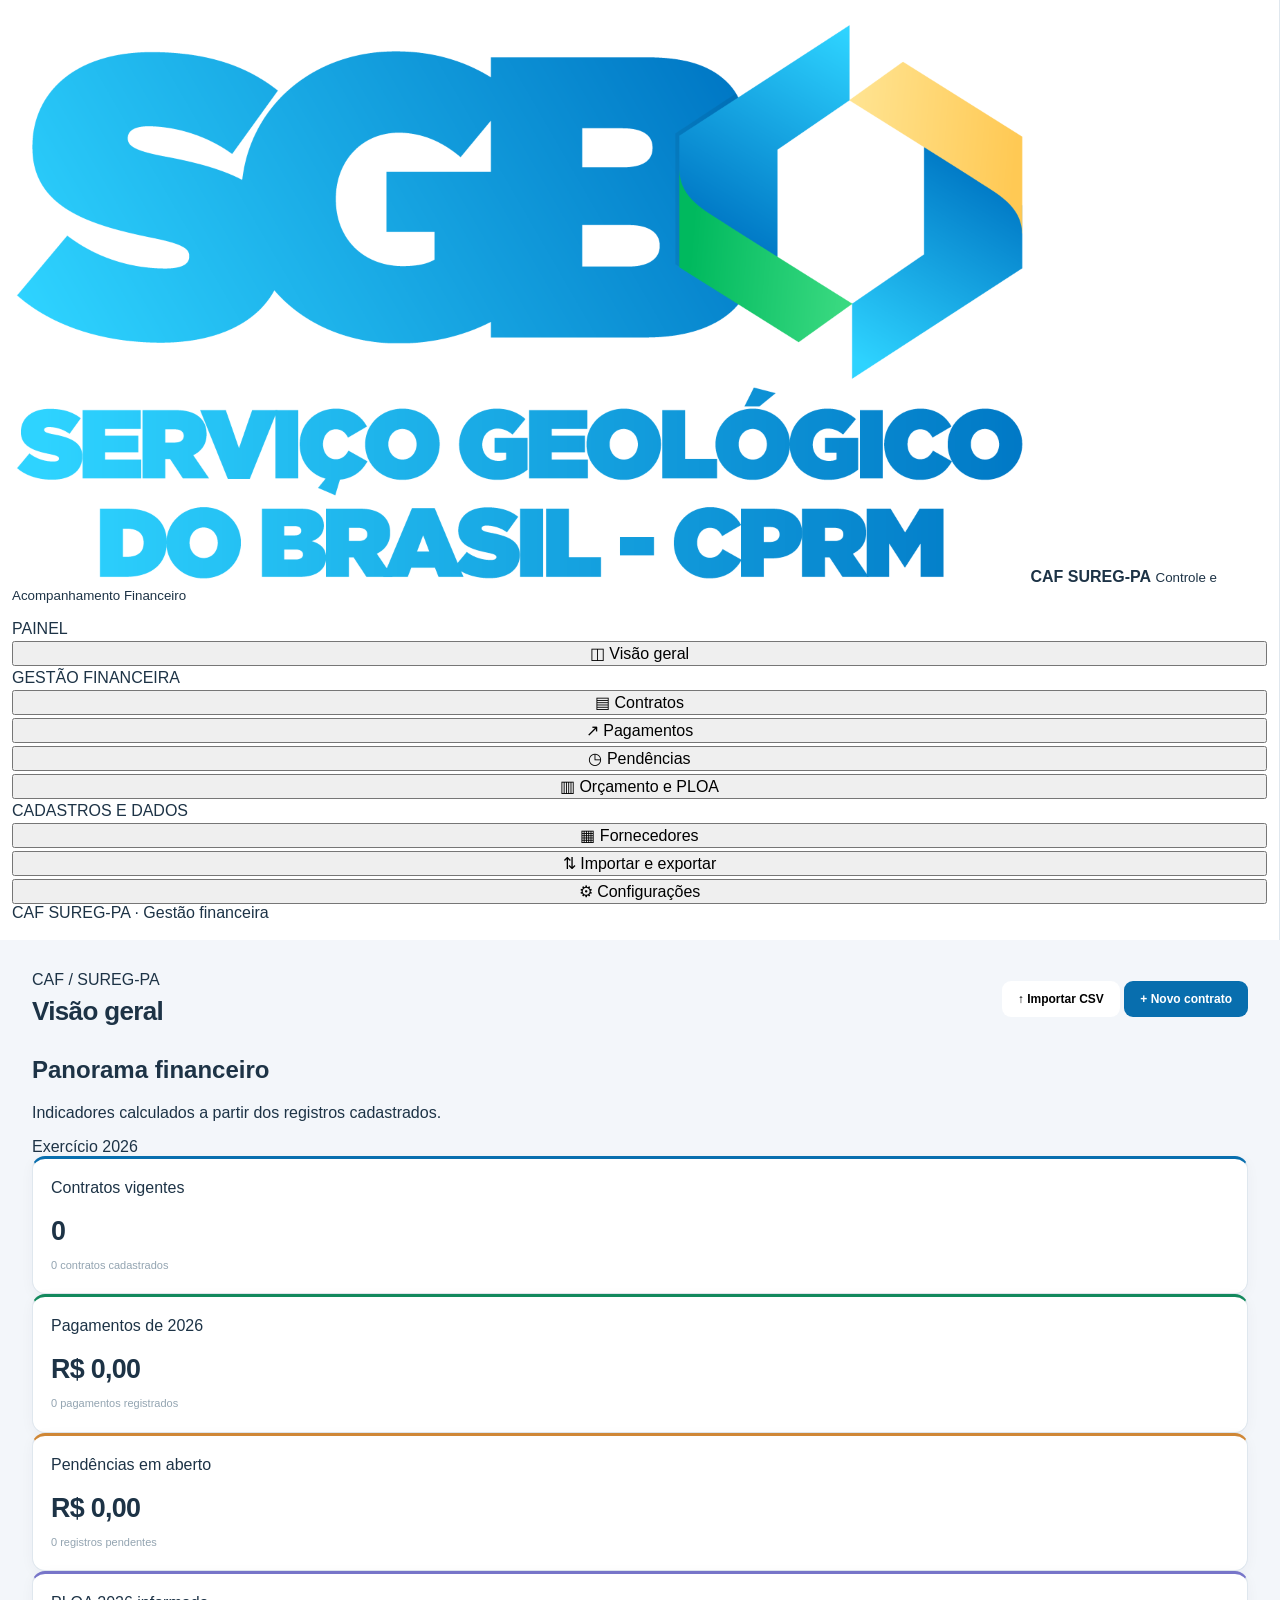
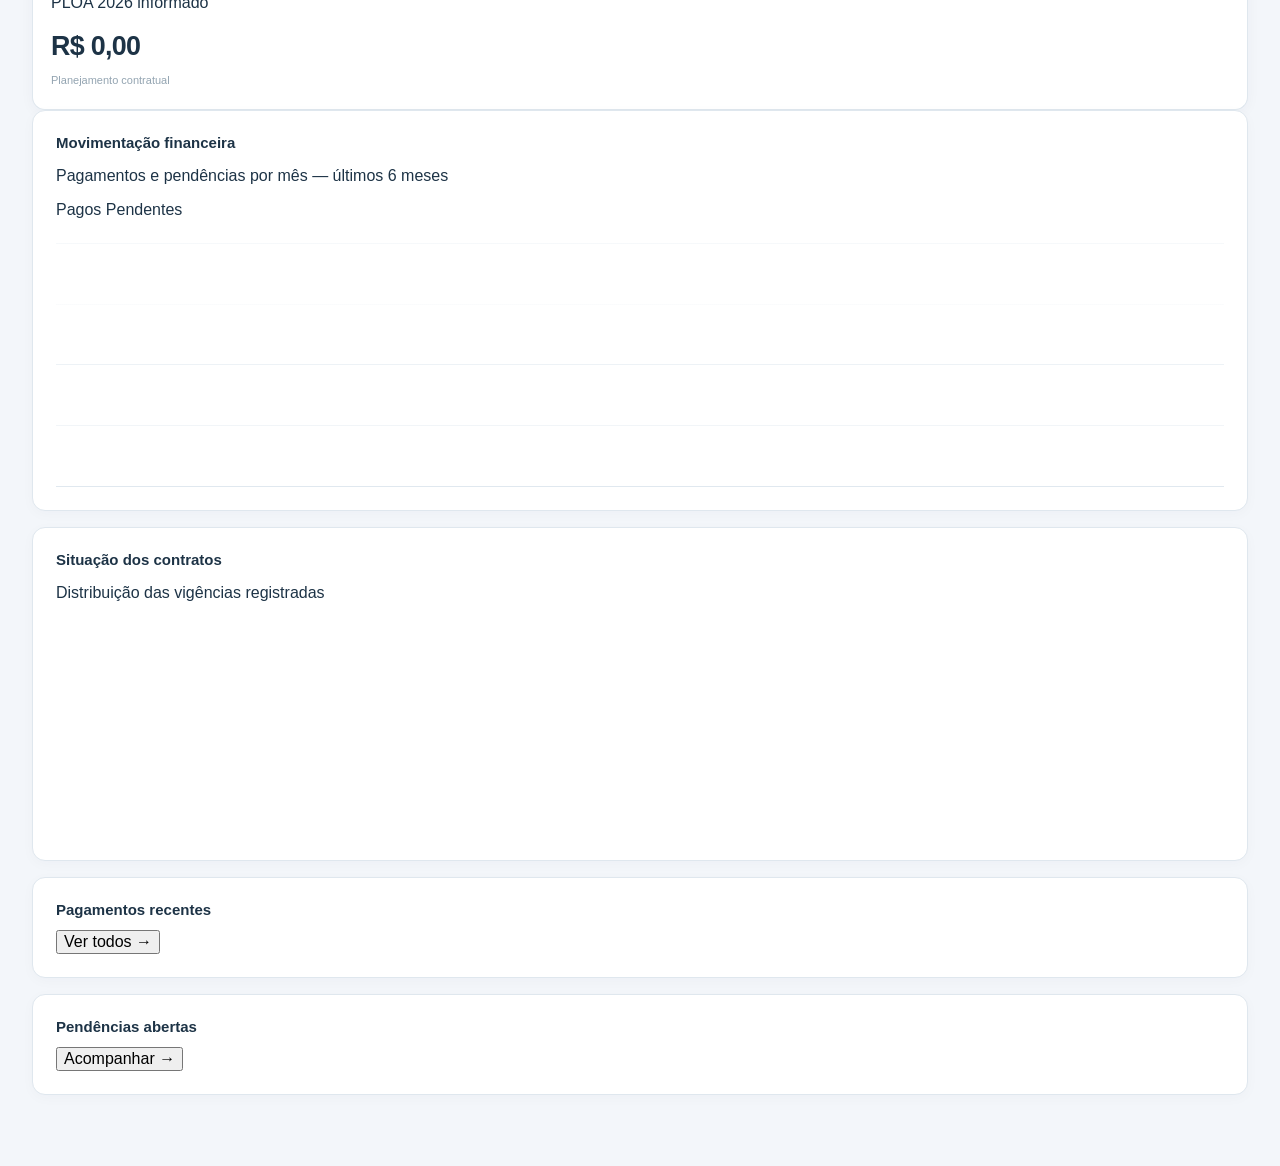
==== commit ec93ed48: "Update index.html" ====
--- a/index.html
+++ b/index.html
@@ -4,199 +4,162 @@
 <head>
   <meta charset="utf-8">
   <meta name="viewport" content="width=device-width, initial-scale=1">
-  <meta name="theme-color" content="#0a5285">
-  <meta name="description"
-        content="CAF SUREG-PA — Controle e Acompanhamento Financeiro">
+  <meta name="theme-color" content="#124f7f">
+  <meta name="description" content="CAF SUREG-PA — Controle e Acompanhamento Financeiro">
   <title>CAF SUREG-PA | Gestão Financeira</title>
-
-  <link rel="icon" href="assets/favicon.ico?v=4" sizes="any">
-  <link rel="icon" type="image/png" sizes="32x32"
-        href="assets/favicon-32x32.png?v=4">
-  <link rel="apple-touch-icon"
-        href="assets/apple-touch-icon.png?v=4">
-
-  <link rel="stylesheet" href="src/style.css?v=4">
-  <script defer src="src/app.js?v=4"></script>
+  <link rel="icon" href="assets/favicon.ico?v=7">
+  <link rel="stylesheet" href="src/style.css?v=7">
+  <script defer src="src/app.js?v=7"></script>
 </head>
 <body>
-
-<div class="layout">
-
-  <!-- NAVEGAÇÃO -->
-  <aside class="sidebar">
-    <div class="identity">
-      <div class="logo">
-        <img src="assets/logo-sgb.png"
-             alt="Serviço Geológico do Brasil">
-      </div>
+<div class="app-layout">
+  <aside class="sidebar" aria-label="Menu principal">
+    <div class="brand">
+      <img src="assets/logo-sgb.png" alt="Serviço Geológico do Brasil — SGB">
       <strong>CAF <span>SUREG-PA</span></strong>
       <small>Controle e Acompanhamento Financeiro</small>
     </div>
-
-    <nav class="nav" aria-label="Navegação principal">
-      <span class="nav-label">PAINEL</span>
-
-      <button class="nav-item active" data-view="dashboard" type="button">
-        <span>▦</span> Visão geral
-      </button>
-
-      <span class="nav-label">GESTÃO FINANCEIRA</span>
-
-      <button class="nav-item" data-view="contracts" type="button">
-        <span>▤</span> Contratos
-      </button>
-
-      <button class="nav-item" data-view="payments" type="button">
-        <span>↗</span> Pagamentos
-      </button>
-
-      <button class="nav-item" data-view="pending" type="button">
-        <span>◷</span> Pendências
-      </button>
-
-      <button class="nav-item" data-view="budget" type="button">
-        <span>◫</span> Orçamento e PLOA
-      </button>
-
-      <span class="nav-label">CADASTROS E DADOS</span>
-
-      <button class="nav-item" data-view="companies" type="button">
-        <span>▥</span> Fornecedores
-      </button>
-
-      <button class="nav-item" data-view="reports" type="button">
-        <span>↓</span> Importar e exportar
-      </button>
-
-      <button class="nav-item" data-view="settings" type="button">
-        <span>⚙</span> Configurações
-      </button>
+    <nav class="nav" aria-label="Módulos do sistema">
+      <span class="nav-group">PAINEL</span>
+      <button type="button" class="nav-link active" data-view="dashboard">◫ <span>Visão geral</span></button>
+      <span class="nav-group">GESTÃO FINANCEIRA</span>
+      <button type="button" class="nav-link" data-view="contracts">▤ <span>Contratos</span></button>
+      <button type="button" class="nav-link" data-view="payments">↗ <span>Pagamentos</span></button>
+      <button type="button" class="nav-link" data-view="pending">◷ <span>Pendências</span></button>
+      <button type="button" class="nav-link" data-view="budget">▥ <span>Orçamento e PLOA</span></button>
+      <span class="nav-group">CADASTROS E DADOS</span>
+      <button type="button" class="nav-link" data-view="suppliers">▦ <span>Fornecedores</span></button>
+      <button type="button" class="nav-link" data-view="files">⇅ <span>Importar e exportar</span></button>
+      <button type="button" class="nav-link" data-view="settings">⚙ <span>Configurações</span></button>
     </nav>
-
-    <div class="side-bottom">
-      <span class="tiny-dot"></span>
-      Armazenamento neste navegador
-    </div>
+    <div class="sidebar-bottom">CAF SUREG-PA <span>· Gestão financeira</span></div>
   </aside>
 
-  <!-- CONTEÚDO -->
   <main class="main">
     <header class="topbar">
       <div>
-        <span class="overline">CAF / SUREG-PA</span>
+        <span class="eyebrow">CAF / SUREG-PA</span>
         <h1 id="pageTitle">Visão geral</h1>
       </div>
-
-      <div class="top-actions">
-        <button class="btn outline" data-action="backup" type="button">
-          ↓ Salvar backup
-        </button>
-        <button class="btn primary" data-action="new-contract" type="button">
-          ＋ Novo contrato
-        </button>
+      <div class="header-actions">
+        <button type="button" class="btn secondary" data-view="files">↑ Importar CSV</button>
+        <button type="button" class="btn primary" data-action="new-contract">+ Novo contrato</button>
       </div>
     </header>
 
     <!-- DASHBOARD -->
     <section class="view" id="view-dashboard">
-      <div class="section-title">
+      <div class="section-heading">
         <div>
           <h2>Panorama financeiro</h2>
-          <p>Consolidação dos registros cadastrados no sistema.</p>
-        </div>
-        <span class="period">Referência: 2026</span>
-      </div>
-
-      <div id="kpiGrid" class="kpis"></div>
-
-      <div class="charts">
-        <article class="panel large">
-          <div class="panel-head">
+          <p>Indicadores calculados a partir dos registros cadastrados.</p>
+        </div>
+        <span class="period-label">Exercício 2026</span>
+      </div>
+
+      <div class="kpi-grid">
+        <article class="kpi">
+          <span>Contratos vigentes</span>
+          <strong id="kpiActive">0</strong>
+          <small id="kpiActiveSub">0 contratos cadastrados</small>
+        </article>
+        <article class="kpi green">
+          <span>Pagamentos de 2026</span>
+          <strong id="kpiPaid">R$ 0,00</strong>
+          <small id="kpiPaidSub">0 pagamentos registrados</small>
+        </article>
+        <article class="kpi orange">
+          <span>Pendências em aberto</span>
+          <strong id="kpiPending">R$ 0,00</strong>
+          <small id="kpiPendingSub">0 registros pendentes</small>
+        </article>
+        <article class="kpi violet">
+          <span>PLOA 2026 informado</span>
+          <strong id="kpiPloa">R$ 0,00</strong>
+          <small id="kpiPloaSub">Planejamento contratual</small>
+        </article>
+      </div>
+
+      <div class="grid-dashboard">
+        <article class="panel">
+          <div class="panel-heading">
             <div>
-              <h3>Fluxo financeiro</h3>
-              <p>
-                Pagamentos registrados e competências pendentes
-                · últimos seis meses
-              </p>
+              <h3>Movimentação financeira</h3>
+              <p>Pagamentos e pendências por mês — últimos 6 meses</p>
             </div>
-            <div class="legend">
-              <span><i class="key-blue"></i>Pagos</span>
-              <span><i class="key-orange"></i>Pendentes</span>
+            <div class="chart-legend">
+              <span class="legend-paid">Pagos</span>
+              <span class="legend-open">Pendentes</span>
             </div>
           </div>
           <div id="monthlyChart" class="bar-chart"></div>
         </article>
 
         <article class="panel">
-          <div class="panel-head">
+          <div class="panel-heading">
             <div>
               <h3>Situação dos contratos</h3>
-              <p>Classificação por vigência</p>
+              <p>Distribuição das vigências registradas</p>
             </div>
           </div>
-          <div class="donut" id="donut"></div>
-          <div id="donutLegend" class="donut-legend"></div>
-        </article>
-      </div>
-
-      <div class="charts equal">
+          <div class="donut" id="statusDonut"></div>
+          <div class="donut-legend" id="statusLegend"></div>
+        </article>
+      </div>
+
+      <div class="grid-half">
         <article class="panel">
-          <div class="panel-head">
-            <h3>Últimos pagamentos</h3>
-            <button class="text-btn" data-view="payments" type="button">
-              Ver todos →
-            </button>
+          <div class="panel-heading">
+            <h3>Pagamentos recentes</h3>
+            <button type="button" class="link-action" data-view="payments">Ver todos →</button>
           </div>
           <div id="recentPayments"></div>
         </article>
-
         <article class="panel">
-          <div class="panel-head">
-            <h3>Pendências em aberto</h3>
-            <button class="text-btn" data-view="pending" type="button">
-              Acompanhar →
-            </button>
+          <div class="panel-heading">
+            <h3>Pendências abertas</h3>
+            <button type="button" class="link-action" data-view="pending">Acompanhar →</button>
           </div>
           <div id="recentPending"></div>
         </article>
       </div>
-
-      <p id="dashboardNote" class="footnote"></p>
     </section>
 
     <!-- CONTRATOS -->
     <section class="view" id="view-contracts" hidden>
-      <div class="section-title">
+      <div class="section-heading">
         <div>
           <h2>Contratos</h2>
-          <p>Cadastro, vigências, valores e informações contratuais.</p>
-        </div>
-        <button class="btn primary" data-action="new-contract" type="button">
-          ＋ Cadastrar contrato
-        </button>
-      </div>
-
-      <article class="panel">
-        <div class="table-toolbar">
-          <input type="search" id="filterContracts"
-                 placeholder="Buscar por empresa, contrato ou processo"
-                 aria-label="Pesquisar contratos">
-          <span id="contractsTotal" class="muted"></span>
-        </div>
-
+          <p>Gestão de vigências, responsabilidades e dados financeiros.</p>
+        </div>
+        <button type="button" class="btn primary" data-action="new-contract">+ Cadastrar contrato</button>
+      </div>
+
+      <article class="panel">
+        <div class="toolbar">
+          <input type="search" id="searchContracts" placeholder="Buscar contrato, fornecedor, processo ou objeto" aria-label="Buscar contratos">
+          <select id="filterContractStatus" aria-label="Filtrar vigência">
+            <option value="todos">Todas as situações</option>
+            <option value="Vigente">Vigentes</option>
+            <option value="A iniciar">A iniciar</option>
+            <option value="Encerrado">Encerrados</option>
+            <option value="Sem vigência">Sem vigência</option>
+          </select>
+          <span class="count" id="countContracts"></span>
+        </div>
         <div class="table-scroll">
           <table>
             <thead>
               <tr>
                 <th>Contrato / processo</th>
-                <th>Empresa</th>
-                <th>Vigência final</th>
+                <th>Fornecedor</th>
+                <th>Vigência</th>
                 <th>Valor global</th>
                 <th>Situação</th>
                 <th>Ações</th>
               </tr>
             </thead>
-            <tbody id="contractsRows"></tbody>
+            <tbody id="rowsContracts"></tbody>
           </table>
         </div>
       </article>
@@ -204,36 +167,34 @@
 
     <!-- PAGAMENTOS -->
     <section class="view" id="view-payments" hidden>
-      <div class="section-title">
-        <div>
-          <h2>Histórico de pagamentos</h2>
-          <p>Pagamentos efetivamente registrados, vinculados a contratos.</p>
-        </div>
-        <button class="btn primary" data-action="new-payment" type="button">
-          ＋ Registrar pagamento
-        </button>
-      </div>
-
-      <article class="panel">
-        <div class="table-toolbar">
-          <input type="search" id="filterPayments"
-                 placeholder="Buscar por empresa, contrato ou descrição"
-                 aria-label="Pesquisar pagamentos">
-          <span id="paymentsTotal" class="muted"></span>
+      <div class="section-heading">
+        <div>
+          <h2>Pagamentos</h2>
+          <p>Controle de valores efetivamente pagos, por contrato e competência.</p>
+        </div>
+        <button type="button" class="btn primary" data-action="new-payment">+ Registrar pagamento</button>
+      </div>
+
+      <article class="panel">
+        <div class="toolbar">
+          <input type="search" id="searchPayments" placeholder="Buscar fornecedor, contrato, NF ou referência" aria-label="Buscar pagamentos">
+          <input type="month" id="filterPaymentMonth" aria-label="Filtrar competência">
+          <button type="button" class="btn subtle" id="clearPaymentFilters">Limpar filtros</button>
+          <span class="count" id="countPayments"></span>
         </div>
         <div class="table-scroll">
           <table>
             <thead>
               <tr>
                 <th>Data</th>
-                <th>Empresa</th>
-                <th>Contrato</th>
-                <th>Descrição</th>
-                <th>Valor</th>
+                <th>Fornecedor / contrato</th>
+                <th>Competência</th>
+                <th>NF / referência</th>
+                <th>Valor pago</th>
                 <th>Ações</th>
               </tr>
             </thead>
-            <tbody id="paymentsRows"></tbody>
+            <tbody id="rowsPayments"></tbody>
           </table>
         </div>
       </article>
@@ -241,33 +202,23 @@
 
     <!-- PENDÊNCIAS -->
     <section class="view" id="view-pending" hidden>
-      <div class="section-title">
-        <div>
-          <h2>Pagamentos pendentes</h2>
-          <p>Acompanhamento por contrato e competência.</p>
-        </div>
-        <button class="btn primary" data-action="new-pending" type="button">
-          ＋ Nova pendência
-        </button>
-      </div>
-
-      <article class="panel pending-panel">
-        <div class="panel-head">
-          <div>
-            <h3>Obrigações em acompanhamento</h3>
-            <p id="pendingTopline"></p>
-          </div>
-        </div>
-
-        <div class="table-toolbar">
-          <input type="search" id="filterPending"
-                 placeholder="Buscar empresa, processo, contrato ou competência"
-                 aria-label="Pesquisar pendências">
-          <select id="pendingStatus" aria-label="Filtrar situação">
+      <div class="section-heading">
+        <div>
+          <h2>Pendências financeiras</h2>
+          <p>Obrigações em acompanhamento até a conclusão.</p>
+        </div>
+        <button type="button" class="btn primary" data-action="new-pending">+ Nova pendência</button>
+      </div>
+
+      <article class="panel">
+        <div class="toolbar">
+          <input type="search" id="searchPending" placeholder="Buscar fornecedor, processo ou referência" aria-label="Buscar pendências">
+          <select id="filterPendingStatus" aria-label="Filtrar situação">
             <option value="aberto">Em aberto</option>
             <option value="concluido">Concluídas</option>
             <option value="todos">Todas</option>
           </select>
+          <span class="count" id="countPending"></span>
         </div>
         <div id="pendingCards" class="pending-list"></div>
       </article>
@@ -275,65 +226,57 @@
 
     <!-- ORÇAMENTO -->
     <section class="view" id="view-budget" hidden>
-      <div class="section-title">
+      <div class="section-heading">
         <div>
           <h2>Orçamento e PLOA</h2>
-          <p>Planejamento contratual e comparação com pagamentos registrados.</p>
-        </div>
-      </div>
-
-      <div id="budgetSummary" class="summary-grid"></div>
-
-      <article class="panel">
-        <div class="panel-head">
+          <p>Comparativo dos valores informados por contrato.</p>
+        </div>
+      </div>
+      <div class="summary-grid" id="budgetSummary"></div>
+      <article class="panel">
+        <div class="panel-heading">
           <h3>Pagamentos em relação ao PLOA 2026</h3>
-          <span id="budgetProgress" class="muted"></span>
+          <strong id="budgetPercent" class="muted">—</strong>
         </div>
         <div class="progress"><div id="budgetBar"></div></div>
-        <p class="footnote">
-          PLOA é referência de planejamento; este cálculo não corresponde
-          a saldo disponível, empenhado ou liquidado.
+        <p class="hint">
+          O PLOA informado é uma referência de planejamento.
+          Este indicador não representa saldo orçamentário disponível,
+          empenhado ou liquidado.
         </p>
       </article>
-
-      <article class="panel">
-        <h3>Valores por contrato</h3>
+      <article class="panel">
         <div class="table-scroll">
           <table>
             <thead>
               <tr>
-                <th>Contrato / empresa</th>
-                <th>Gasto 2025</th>
+                <th>Fornecedor / contrato</th>
+                <th>Gasto em 2025</th>
                 <th>PLOA 2026</th>
                 <th>Pago em 2026</th>
                 <th>Relação</th>
-                <th>Ação</th>
+                <th>Ações</th>
               </tr>
             </thead>
-            <tbody id="budgetRows"></tbody>
+            <tbody id="rowsBudget"></tbody>
           </table>
         </div>
       </article>
     </section>
 
     <!-- FORNECEDORES -->
-    <section class="view" id="view-companies" hidden>
-      <div class="section-title">
+    <section class="view" id="view-suppliers" hidden>
+      <div class="section-heading">
         <div>
           <h2>Fornecedores</h2>
-          <p>Empresas cadastradas e contratos vinculados.</p>
-        </div>
-        <button class="btn primary" data-action="new-company" type="button">
-          ＋ Nova empresa
-        </button>
-      </div>
-
-      <article class="panel">
-        <div class="table-toolbar">
-          <input type="search" id="filterCompanies"
-                 placeholder="Buscar razão social ou CNPJ"
-                 aria-label="Pesquisar fornecedores">
-          <span id="companiesTotal" class="muted"></span>
+          <p>Empresas cadastradas e seus vínculos contratuais.</p>
+        </div>
+        <button type="button" class="btn primary" data-action="new-supplier">+ Novo fornecedor</button>
+      </div>
+      <article class="panel">
+        <div class="toolbar">
+          <input type="search" id="searchSuppliers" placeholder="Buscar por razão social ou CNPJ" aria-label="Buscar fornecedores">
+          <span class="count" id="countSuppliers"></span>
         </div>
         <div class="table-scroll">
           <table>
@@ -341,308 +284,340 @@
               <tr>
                 <th>Razão social</th>
                 <th>CNPJ</th>
+                <th>Contato</th>
                 <th>Contratos</th>
                 <th>Ações</th>
               </tr>
             </thead>
-            <tbody id="companiesRows"></tbody>
+            <tbody id="rowsSuppliers"></tbody>
           </table>
         </div>
       </article>
     </section>
 
     <!-- IMPORTAÇÃO E EXPORTAÇÃO -->
-    <section class="view" id="view-reports" hidden>
-      <div class="section-title">
+    <section class="view" id="view-files" hidden>
+      <div class="section-heading">
         <div>
           <h2>Importação e exportação</h2>
-          <p>Movimente cadastros estruturados em CSV ou TXT delimitado.</p>
-        </div>
-      </div>
-
-      <div id="reportStats" class="summary-grid"></div>
+          <p>CSV com conferência, exportações por cadastro e modelos de arquivo.</p>
+        </div>
+      </div>
+
+      <article class="panel importer">
+        <div class="panel-heading">
+          <div>
+            <h3>Importar CSV ou TXT tabular</h3>
+            <p>Arquivos com separador ponto e vírgula, vírgula ou tabulação.</p>
+          </div>
+        </div>
+
+        <div class="import-tools">
+          <label>
+            Tipo de registro
+            <select id="importType">
+              <option value="suppliers">Fornecedores</option>
+              <option value="contracts">Contratos</option>
+              <option value="payments">Pagamentos</option>
+              <option value="pendencias">Pendências</option>
+            </select>
+          </label>
+          <button type="button" class="btn primary" id="chooseCsv">↑ Selecionar arquivo</button>
+          <input type="file" id="csvFile" accept=".csv,.txt,text/csv,text/plain" hidden>
+        </div>
+
+        <div class="dropzone" id="csvDropzone" role="button" tabindex="0">
+          Arraste um CSV até aqui ou clique para procurar
+        </div>
+
+        <p id="importMessage" class="hint" aria-live="polite">
+          Importe fornecedores antes dos contratos; depois importe os pagamentos e as pendências.
+        </p>
+
+        <div id="importPreview" class="import-preview" hidden>
+          <h3>Conferência antes de salvar</h3>
+          <div id="importSummary" class="summary-grid"></div>
+          <div class="table-scroll">
+            <table id="previewTable"></table>
+          </div>
+          <pre id="importErrors" class="import-errors"></pre>
+          <div class="button-row">
+            <button type="button" class="btn secondary" id="cancelImport">Cancelar</button>
+            <button type="button" class="btn primary" id="confirmImport">Confirmar importação</button>
+          </div>
+        </div>
+      </article>
 
       <article class="panel">
         <h3>Exportar cadastros</h3>
+        <p class="muted">O arquivo exportado também pode ser reimportado no CAF.</p>
+        <div class="button-row">
+          <button type="button" class="btn secondary" data-export="suppliers">↓ Fornecedores</button>
+          <button type="button" class="btn secondary" data-export="contracts">↓ Contratos</button>
+          <button type="button" class="btn secondary" data-export="payments">↓ Pagamentos</button>
+          <button type="button" class="btn secondary" data-export="pendencias">↓ Pendências</button>
+        </div>
+      </article>
+
+      <article class="panel">
+        <h3>Baixar modelos CSV</h3>
+        <p class="muted">Modelos vazios com os cabeçalhos corretos, prontos para preencher no Excel.</p>
+        <div class="button-row">
+          <button type="button" class="btn subtle" data-template="suppliers">Modelo fornecedores</button>
+          <button type="button" class="btn subtle" data-template="contracts">Modelo contratos</button>
+          <button type="button" class="btn subtle" data-template="payments">Modelo pagamentos</button>
+          <button type="button" class="btn subtle" data-template="pendencias">Modelo pendências</button>
+        </div>
+      </article>
+
+      <article class="panel">
+        <h3>Orientações para o CSV</h3>
         <p class="muted">
-          Arquivos CSV com cabeçalhos, compatíveis com planilhas eletrônicas.
+          Para associar registros, utilize o CNPJ do fornecedor e o número do
+          contrato ou processo. Valores podem estar em formato brasileiro,
+          como <code>1.234,56</code>; datas podem usar <code>31/10/2026</code>;
+          competência pode usar <code>10/2026</code>. A prévia informa linhas
+          rejeitadas e seus motivos. Arquivos DOCX e PDF ainda não são
+          interpretados nesta versão.
         </p>
-
-        <div class="button-row">
-          <button class="btn outline" data-action="export-companies" type="button">
-            ↓ Fornecedores
-          </button>
-          <button class="btn outline" data-action="export-contracts" type="button">
-            ↓ Contratos
-          </button>
-          <button class="btn outline" data-action="export-payments" type="button">
-            ↓ Pagamentos
-          </button>
-          <button class="btn outline" data-action="export-pending" type="button">
-            ↓ Pendências
-          </button>
-        </div>
-      </article>
-
-      <article class="panel">
-        <h3>Importar registros</h3>
-        <p class="muted">
-          Selecione o cadastro correspondente. Registros sem vínculos
-          identificáveis serão ignorados.
-        </p>
-
-        <div class="button-row">
-          <select id="importKind" aria-label="Tipo de cadastro a importar">
-            <option value="suppliers">Fornecedores</option>
-            <option value="contracts">Contratos</option>
-            <option value="payments">Pagamentos</option>
-            <option value="pendencias">Pendências</option>
-          </select>
-
-          <button class="btn primary" data-action="import" type="button">
-            Selecionar CSV ou TXT
-          </button>
-
-          <input id="importFile" type="file"
-                 accept=".csv,.txt,text/csv,text/plain" hidden>
-        </div>
-
-        <p class="footnote" id="importResult" aria-live="polite"></p>
       </article>
     </section>
 
     <!-- CONFIGURAÇÕES -->
     <section class="view" id="view-settings" hidden>
-      <div class="section-title">
+      <div class="section-heading">
         <div>
           <h2>Configurações</h2>
-          <p>Backup e integridade dos registros.</p>
-        </div>
-      </div>
-
-      <article class="panel settings-card">
-        <h3>Armazenamento</h3>
+          <p>Backup, restauração e informações do armazenamento.</p>
+        </div>
+      </div>
+      <article class="panel settings-panel">
+        <h3>Armazenamento atual</h3>
         <p id="storageInfo" class="muted"></p>
-        <p>
-          Os cadastros são armazenados neste navegador.
-          A sincronização entre usuários e computadores dependerá
-          de um banco de dados com autenticação e permissões.
+        <p class="hint">
+          Os registros ficam neste navegador. Ainda não existe sincronização
+          entre usuários ou computadores, autenticação ou conexão com Supabase.
         </p>
-
         <div class="button-row">
-          <button class="btn primary" data-action="backup" type="button">
-            ↓ Exportar backup JSON
-          </button>
-          <button class="btn outline" data-action="restore" type="button">
-            Restaurar backup
-          </button>
-          <input id="restoreFile" type="file"
-                 accept=".json,application/json" hidden>
-        </div>
-
-        <p class="footnote">
-          A restauração substitui todos os registros atuais.
-          Guarde um backup antes de restaurar.
+          <button type="button" class="btn primary" id="backupButton">↓ Exportar backup JSON</button>
+          <button type="button" class="btn secondary" id="restoreButton">Restaurar backup JSON</button>
+          <input type="file" id="restoreFile" accept=".json,application/json" hidden>
+        </div>
+        <p class="hint">
+          A restauração substitui os registros deste navegador.
+          Guarde um backup antes de continuar.
         </p>
       </article>
     </section>
   </main>
 </div>
 
-<!-- FORNECEDOR -->
-<dialog class="modal" id="companyDialog">
-  <form id="companyForm">
-    <div class="modal-head">
-      <h2 id="companyDialogTitle">Fornecedor</h2>
-      <button type="button" class="close"
-              data-close="companyDialog" aria-label="Fechar">×</button>
-    </div>
-
-    <div class="fields">
+<!-- FORMULÁRIO DE FORNECEDOR -->
+<dialog id="supplierDialog" class="dialog">
+  <form id="supplierForm">
+    <div class="dialog-heading">
+      <h2 id="supplierDialogTitle">Fornecedor</h2>
+      <button type="button" class="dialog-close" data-close="supplierDialog" aria-label="Fechar">×</button>
+    </div>
+    <div class="form-grid">
       <label class="full">
         Razão social *
         <input name="nome" required maxlength="160">
       </label>
+      <label>
+        CNPJ *
+        <input name="cnpj" required inputmode="numeric" maxlength="18" placeholder="00.000.000/0000-00">
+      </label>
+      <label>
+        Telefone
+        <input name="telefone" maxlength="30">
+      </label>
       <label class="full">
-        CNPJ *
-        <input name="cnpj" inputmode="numeric"
-               maxlength="18" required>
-      </label>
-    </div>
-
-    <div class="modal-actions">
-      <button class="btn outline" type="button"
-              data-close="companyDialog">Cancelar</button>
-      <button class="btn primary" type="submit">Salvar fornecedor</button>
+        E-mail
+        <input name="email" type="email" maxlength="160">
+      </label>
+      <label class="full">
+        Observações
+        <textarea name="observacoes" rows="3"></textarea>
+      </label>
+    </div>
+    <div class="dialog-actions">
+      <button type="button" class="btn secondary" data-close="supplierDialog">Cancelar</button>
+      <button type="submit" class="btn primary">Salvar fornecedor</button>
     </div>
   </form>
 </dialog>
 
-<!-- CONTRATO -->
-<dialog class="modal wide" id="contractDialog">
+<!-- FORMULÁRIO DE CONTRATO -->
+<dialog id="contractDialog" class="dialog wide-dialog">
   <form id="contractForm">
-    <div class="modal-head">
-      <h2 id="contractDialogTitle">Contrato</h2>
-      <button type="button" class="close"
-              data-close="contractDialog" aria-label="Fechar">×</button>
-    </div>
-
-    <div class="fields">
-      <label class="full">
-        Empresa / favorecido *
-        <select name="supplier" id="contractSupplier" required></select>
-      </label>
-
+    <div class="dialog-heading">
+      <div>
+        <h2 id="contractDialogTitle">Contrato</h2>
+        <p>Preencha os campos obrigatórios e complemente quando necessário.</p>
+      </div>
+      <button type="button" class="dialog-close" data-close="contractDialog" aria-label="Fechar">×</button>
+    </div>
+
+    <div class="form-section-title">Identificação</div>
+    <div class="form-grid">
+      <label class="full">Fornecedor *
+        <select id="contractSupplier" name="supplier" required></select>
+      </label>
       <label>Número do contrato
-        <input name="numero">
+        <input name="numero" maxlength="60" placeholder="Ex.: 017/2026">
       </label>
       <label>Processo contratual *
-        <input name="processo" required>
-      </label>
-
+        <input name="processo" required maxlength="80">
+      </label>
       <label>Vigência inicial *
         <input type="date" name="vigenciaInicial" required>
       </label>
       <label>Vigência final *
         <input type="date" name="vigenciaFinal" required>
       </label>
-
-      <label>Valor global (R$)
-        <input name="valorGlobal" type="number" min="0" step="0.01">
-      </label>
-      <label>Custo mensal por posto (R$)
-        <input name="custoPosto" type="number" min="0" step="0.01">
-      </label>
-
-      <label>Gasto anual 2025 (R$)
-        <input name="gastoAnual2025" type="number" min="0" step="0.01">
-      </label>
-      <label>PLOA 2026 (R$)
-        <input name="ploa2026" type="number" min="0" step="0.01">
-      </label>
-
       <label class="full">Objeto
         <textarea name="objeto" rows="3"></textarea>
       </label>
     </div>
 
-    <details class="details">
-      <summary>Dados complementares e cálculo da CCT</summary>
-      <div class="fields">
-
+    <div class="form-section-title">Valores e planejamento</div>
+    <div class="form-grid">
+      <label>Valor global (R$)
+        <input type="number" name="valorGlobal" step="0.01" min="0">
+      </label>
+      <label>Custo mensal por posto (R$)
+        <input type="number" name="custoPosto" step="0.01" min="0">
+      </label>
+      <label>Gasto anual 2025 (R$)
+        <input type="number" name="gastoAnual2025" step="0.01" min="0">
+      </label>
+      <label>PLOA 2026 (R$)
+        <input type="number" name="ploa2026" step="0.01" min="0">
+      </label>
+    </div>
+
+    <details class="advanced">
+      <summary>Dados de gestão, fiscalização e CCT</summary>
+      <div class="form-grid">
         <label>Unidade<input name="unidade"></label>
         <label>Tipo de contrato<input name="tipo"></label>
         <label>Modalidade<input name="modalidade"></label>
         <label>Natureza de despesa<input name="nd"></label>
-
         <label>Gestor<input name="gestor"></label>
         <label>Fiscal administrativo<input name="fiscalAdm"></label>
         <label>Fiscal técnico<input name="fiscalTecnico"></label>
         <label>Suplente<input name="suplente"></label>
-
         <label>Garantia<input name="garantia"></label>
         <label>Tipo de custo<input name="tipoCusto"></label>
         <label>Categoria de serviço<input name="categoria"></label>
         <label>Quantidade de postos
-          <input type="number" name="postos" min="0" step="1">
-        </label>
-
-        <label>Salário base CCT (R$)
-          <input type="number" name="salario" min="0" step="0.01">
-        </label>
-        <label>Encargos (%)
-          <input type="number" name="encargos" min="0" step="0.01">
+          <input type="number" name="postos" step="1" min="0">
+        </label>
+        <label>Salário-base CCT (R$)
+          <input type="number" name="salario" step="0.01" min="0">
+        </label>
+        <label>Encargos estimados (%)
+          <input type="number" name="encargos" step="0.01" min="0">
         </label>
         <label>Materiais mensais (R$)
-          <input type="number" name="materiais" min="0" step="0.01">
-        </label>
-        <label>Total mensal estimado
-          <input id="cctTotal" readonly value="R$ 0,00">
-        </label>
-
+          <input type="number" name="materiais" step="0.01" min="0">
+        </label>
+        <label>Estimativa mensal simplificada
+          <input id="cctEstimate" type="text" readonly>
+        </label>
         <label>Gasto mensal 2025 (R$)
-          <input type="number" name="gastoMensal2025" min="0" step="0.01">
+          <input type="number" name="gastoMensal2025" step="0.01" min="0">
         </label>
         <label>Total gasto 2025 (R$)
-          <input type="number" name="totalGasto2025" min="0" step="0.01">
-        </label>
-
-        <label>Qtd. atual
-          <input type="number" name="qtdAtual" min="0" step="1">
-        </label>
-        <label>Qtd. em análise
-          <input type="number" name="qtdAnalise" min="0" step="1">
-        </label>
-
+          <input type="number" name="totalGasto2025" step="0.01" min="0">
+        </label>
+        <label>Quantidade atual
+          <input type="number" name="qtdAtual" step="1" min="0">
+        </label>
+        <label>Quantidade em análise
+          <input type="number" name="qtdAnalise" step="1" min="0">
+        </label>
         <label class="full">Observações
           <textarea name="observacoes" rows="3"></textarea>
         </label>
       </div>
+      <p class="hint">
+        A estimativa considera salário × (1 + percentual informado de encargos)
+        × postos + materiais. Não substitui planilha de custos, tributos,
+        benefícios ou cálculos oficiais da CCT.
+      </p>
     </details>
 
-    <div class="modal-actions">
-      <button class="btn outline" type="button"
-              data-close="contractDialog">Cancelar</button>
-      <button class="btn primary" type="submit">Salvar contrato</button>
+    <div class="dialog-actions">
+      <button type="button" class="btn secondary" data-close="contractDialog">Cancelar</button>
+      <button type="submit" class="btn primary">Salvar contrato</button>
     </div>
   </form>
 </dialog>
 
-<!-- PAGAMENTO -->
-<dialog class="modal" id="paymentDialog">
+<!-- FORMULÁRIO DE PAGAMENTO -->
+<dialog id="paymentDialog" class="dialog">
   <form id="paymentForm">
-    <div class="modal-head">
+    <div class="dialog-heading">
       <h2 id="paymentDialogTitle">Pagamento</h2>
-      <button type="button" class="close"
-              data-close="paymentDialog" aria-label="Fechar">×</button>
-    </div>
-
-    <div class="fields">
+      <button type="button" class="dialog-close" data-close="paymentDialog" aria-label="Fechar">×</button>
+    </div>
+    <div class="form-grid">
       <label class="full">Contrato *
         <select name="contractId" data-contract-select required></select>
       </label>
-      <label>Data *
-        <input type="date" name="data" required>
-      </label>
-      <label>Valor (R$) *
-        <input type="number" name="valor" min="0.01"
-               step="0.01" required>
-      </label>
-      <label class="full">Descrição / competência
-        <input name="descricao">
-      </label>
-    </div>
-
-    <div class="modal-actions">
-      <button class="btn outline" type="button"
-              data-close="paymentDialog">Cancelar</button>
-      <button class="btn primary" type="submit">Salvar pagamento</button>
+      <label>Data do pagamento *
+        <input name="data" type="date" required>
+      </label>
+      <label>Competência
+        <input name="competencia" type="month">
+      </label>
+      <label>Valor pago (R$) *
+        <input name="valor" type="number" min="0.01" step="0.01" required>
+      </label>
+      <label>Número da NF
+        <input name="notaFiscal" maxlength="90">
+      </label>
+      <label>Número do empenho
+        <input name="empenho" maxlength="90">
+      </label>
+      <label>Processo de pagamento
+        <input name="processoPagamento" maxlength="90">
+      </label>
+      <label class="full">Descrição / referência
+        <input name="descricao" maxlength="240">
+      </label>
+    </div>
+    <div class="dialog-actions">
+      <button type="button" class="btn secondary" data-close="paymentDialog">Cancelar</button>
+      <button type="submit" class="btn primary">Salvar pagamento</button>
     </div>
   </form>
 </dialog>
 
-<!-- PENDÊNCIA -->
-<dialog class="modal" id="pendingDialog">
+<!-- FORMULÁRIO DE PENDÊNCIA -->
+<dialog id="pendingDialog" class="dialog">
   <form id="pendingForm">
-    <div class="modal-head">
+    <div class="dialog-heading">
       <h2 id="pendingDialogTitle">Pendência</h2>
-      <button type="button" class="close"
-              data-close="pendingDialog" aria-label="Fechar">×</button>
-    </div>
-
-    <div class="fields">
+      <button type="button" class="dialog-close" data-close="pendingDialog" aria-label="Fechar">×</button>
+    </div>
+    <div class="form-grid">
       <label class="full">Contrato *
         <select name="contractId" data-contract-select required></select>
       </label>
       <label>Competência *
-        <input type="month" name="competencia" required>
-      </label>
-      <label>Valor líquido (R$) *
-        <input type="number" name="valor" min="0"
-               step="0.01" required>
+        <input name="competencia" type="month" required>
+      </label>
+      <label>Valor previsto (R$) *
+        <input name="valor" type="number" min="0" step="0.01" required>
       </label>
       <label>Referência documental
-        <input name="referencia">
+        <input name="referencia" maxlength="130">
+      </label>
+      <label>Prazo / vencimento
+        <input name="vencimento" type="date">
       </label>
       <label>Situação
         <select name="status">
@@ -650,12 +625,13 @@
           <option value="concluido">Concluída</option>
         </select>
       </label>
-    </div>
-
-    <div class="modal-actions">
-      <button class="btn outline" type="button"
-              data-close="pendingDialog">Cancelar</button>
-      <button class="btn primary" type="submit">Salvar pendência</button>
+      <label class="full">Observações
+        <textarea name="observacoes" rows="3"></textarea>
+      </label>
+    </div>
+    <div class="dialog-actions">
+      <button type="button" class="btn secondary" data-close="pendingDialog">Cancelar</button>
+      <button type="submit" class="btn primary">Salvar pendência</button>
     </div>
   </form>
 </dialog>
--- a/src/style.css
+++ b/src/style.css
@@ -1,33 +1,20 @@
-
-/* CAF SUREG-PA — Interface Financeira */
 
 :root {
-  color-scheme: light;
-
-  --blue: #0c72b6;
-  --blue-dark: #0a456c;
-  --blue-soft: #e8f4fb;
-  --ink: #173449;
-  --muted: #75889a;
-  --line: #e2e9f0;
-  --bg: #f5f8fb;
-  --white: #fff;
-  --green: #15966d;
-  --orange: #e49a4b;
-
   font-family: Inter, "Segoe UI", Arial, sans-serif;
-  background: var(--bg);
-  color: var(--ink);
+  color: #1d3346;
+  background: #f3f6fa;
   font-synthesis: none;
+
+  --blue: #086eae;
+  --dark: #0b4d7a;
+  --line: #dfe7ee;
+  --muted: #798c9d;
+  --green: #13895d;
+  --orange: #cf8736;
 }
 
 * { box-sizing: border-box; }
-
-body {
-  margin: 0;
-  min-width: 320px;
-}
-
+body { margin: 0; min-width: 320px; }
 button, input, select, textarea { font: inherit; }
 button { cursor: pointer; }
 [hidden] { display: none !important; }
@@ -35,233 +22,208 @@
 button:focus-visible,
 input:focus-visible,
 select:focus-visible,
-textarea:focus-visible,
-summary:focus-visible {
-  outline: 3px solid #8bc9f1;
+textarea:focus-visible {
+  outline: 3px solid #8bcafa;
   outline-offset: 2px;
 }
 
-/* ESTRUTURA GERAL */
-
-.workspace {
+/* ESTRUTURA */
+
+.layout {
   display: grid;
-  grid-template-columns: 250px minmax(0, 1fr);
+  grid-template-columns: 248px minmax(0, 1fr);
   min-height: 100vh;
 }
 
 .sidebar {
   background: #fff;
   border-right: 1px solid var(--line);
-  padding: 24px 13px 20px;
   display: flex;
   flex-direction: column;
+  padding: 22px 12px 18px;
   min-width: 0;
 }
 
-/* IDENTIDADE DO SGB */
+/* MARCA */
 
 .identity {
-  padding: 1px 12px 23px;
-  border-bottom: 1px solid #ecf1f5;
-}
-
-.identity-logo {
+  text-align: center;
+  padding: 0 12px 22px;
+  border-bottom: 1px solid #edf1f5;
+}
+
+.logo {
+  height: 97px;
   display: flex;
   align-items: center;
   justify-content: center;
-  height: 89px;
-  background: #fff;
-  border-radius: 11px;
-}
-
-.identity-logo img {
+}
+
+.logo img {
+  max-width: 100%;
+  max-height: 90px;
+  object-fit: contain;
+}
+
+.identity strong {
   display: block;
-  max-width: 100%;
-  max-height: 82px;
-  object-fit: contain;
-}
-
-.identity-name {
-  padding-top: 13px;
-  text-align: center;
-}
-
-.identity-name strong {
+  font-size: 17px;
+  color: #116faf;
+  margin-top: 8px;
+}
+
+.identity strong span { color: #32536c; }
+
+.identity small {
   display: block;
-  font-size: 16px;
-  letter-spacing: .2px;
-  color: #086db0;
-}
-
-.identity-name strong span { color: #244966; }
-
-.identity-name small {
-  display: block;
+  color: #8a9eae;
   font-size: 10px;
-  color: #8b9aa8;
-  margin-top: 4px;
-  line-height: 1.4;
-}
-
-/* NAVEGAÇÃO LATERAL */
+  margin-top: 5px;
+  line-height: 1.5;
+}
+
+/* MENU LATERAL */
 
 .nav {
-  display: grid;
+  display: flex;
+  flex-direction: column;
   gap: 3px;
   margin-top: 16px;
 }
 
-.nav-group {
-  margin: 16px 12px 7px;
-  color: #99a8b5;
+.nav-label {
   font-size: 10px;
-  letter-spacing: 1.35px;
+  letter-spacing: 1.3px;
+  color: #97a8b6;
   font-weight: 800;
-}
-
-.nav-link {
-  width: 100%;
-  display: flex;
-  align-items: center;
-  gap: 13px;
-  color: #607689;
+  margin: 16px 12px 6px;
+}
+
+.nav-item {
+  border: 0;
   background: transparent;
-  border: 0;
+  color: #526b80;
+  padding: 12px 14px;
+  display: flex;
+  align-items: center;
+  gap: 12px;
+  text-align: left;
   border-radius: 9px;
-  padding: 12px 13px;
-  text-align: left;
   font-size: 13px;
   font-weight: 600;
-  transition: background .16s, color .16s;
-}
-
-.nav-symbol {
+}
+
+.nav-item span {
   font-size: 19px;
-  line-height: 1;
   width: 22px;
   text-align: center;
-  font-weight: 600;
-  opacity: .88;
-}
-
-.nav-link:hover {
-  background: #f0f6fb;
-  color: #075e9c;
-}
-
-.nav-link.active {
-  background: #e8f3fc;
-  color: #075f9e;
-  font-weight: 760;
-  box-shadow: inset 3px 0 #1385ce;
-}
-
-.sidebar-end {
-  display: flex;
-  align-items: flex-start;
-  gap: 12px;
+}
+
+.nav-item:hover {
+  background: #f1f7fb;
+  color: #096ba9;
+}
+
+.nav-item.active {
+  background: #e6f3fc;
+  color: #086ca9;
+  font-weight: 750;
+  box-shadow: inset 3px 0 #0d82c9;
+}
+
+.side-bottom {
+  font-size: 10px;
+  color: #8b9dac;
+  border-top: 1px solid #edf1f5;
   margin-top: auto;
-  border-top: 1px solid #edf1f5;
-  padding: 21px 11px 0;
-}
-
-.sidebar-end b {
-  display: block;
-  font-size: 11px;
-  color: #425e70;
-}
-
-.sidebar-end small {
-  display: block;
-  color: #93a3b1;
+  padding: 19px 9px 0;
+  display: flex;
+  gap: 9px;
+  align-items: center;
+}
+
+.tiny-dot {
+  height: 8px;
+  width: 8px;
+  background: #e0a148;
+  border-radius: 50%;
+}
+
+/* TOPO */
+
+.main {
+  width: 100%;
+  max-width: 1730px;
+  min-width: 0;
+  margin: auto;
+  padding: 31px clamp(15px, 2.5vw, 40px) 55px;
+  align-self: start;
+}
+
+.topbar {
+  display: flex;
+  align-items: center;
+  justify-content: space-between;
+  gap: 15px;
+  flex-wrap: wrap;
+  margin-bottom: 29px;
+}
+
+.overline {
+  color: #96a4b3;
   font-size: 10px;
-  margin-top: 5px;
-}
-
-.local-dot {
-  flex: none;
-  width: 9px;
-  height: 9px;
-  border-radius: 50%;
-  background: #d69b43;
-  margin-top: 2px;
-  box-shadow: 0 0 0 4px #fbefd7;
-}
-
-/* ÁREA PRINCIPAL */
-
-.main {
-  min-width: 0;
-  padding: 29px clamp(17px, 2.5vw, 38px) 50px;
-  max-width: 1700px;
-  width: 100%;
-  margin: 0 auto;
-}
-
-.topbar {
-  display: flex;
-  align-items: center;
-  justify-content: space-between;
-  gap: 16px;
+  letter-spacing: 1.4px;
+  font-weight: 850;
+}
+
+.topbar h1 {
+  font-size: 26px;
+  margin: 7px 0 0;
+  letter-spacing: -.65px;
+}
+
+.top-actions, .button-row {
+  display: flex;
+  align-items: center;
+  gap: 10px;
   flex-wrap: wrap;
-  margin-bottom: 18px;
-}
-
-.breadcrumb {
-  font-size: 10px;
-  font-weight: 800;
-  letter-spacing: 1.4px;
-  color: #91a0ad;
-}
-
-.page-heading h1 {
-  font-size: 25px;
-  letter-spacing: -.7px;
-  margin: 7px 0 0;
-  font-weight: 750;
-}
-
-.top-actions,
-.export-grid {
-  display: flex;
-  gap: 9px;
-  flex-wrap: wrap;
-  align-items: center;
 }
 
 /* BOTÕES */
 
 .btn {
+  background: #fff;
   border: 1px solid transparent;
   border-radius: 9px;
-  padding: 11px 15px;
+  padding: 10px 15px;
   font-size: 12px;
   font-weight: 750;
   white-space: nowrap;
-  transition: background .15s, box-shadow .15s;
 }
 
 .btn.primary {
-  color: white;
   background: var(--blue);
-  box-shadow: 0 4px 12px #0c72b61a;
-}
-
-.btn.primary:hover { background: #075f9b; }
-
-.btn.secondary,
-.btn.light {
-  color: #44657b;
-  background: white;
-  border-color: #d8e3ec;
-}
-
-.btn.secondary:hover,
-.btn.light:hover { background: #f1f7fb; }
+  color: #fff;
+}
+
+.btn.primary:hover { background: #07598e; }
+
+.btn.outline {
+  border-color: #d8e3eb;
+  color: #446478;
+  background: #fff;
+}
+
+.btn.outline:hover { background: #eef6fb; }
 
 .btn.success {
+  background: #158957;
   color: #fff;
-  background: var(--green);
+}
+
+.btn.danger {
+  color: #bd454a;
+  border-color: #f0d4d6;
 }
 
 .btn.small {
@@ -269,473 +231,267 @@
   font-size: 11px;
 }
 
-/* AVISO DO SISTEMA */
-
-.system-note {
-  display: flex;
-  align-items: center;
-  gap: 9px;
-  color: #788b9a;
+.text-btn {
+  border: 0;
+  background: none;
+  color: #0873b4;
+  font-weight: 800;
+  font-size: 12px;
+  padding: 7px 0;
+}
+
+/* TÍTULOS */
+
+.section-title {
+  display: flex;
+  align-items: end;
+  justify-content: space-between;
+  gap: 14px;
+  flex-wrap: wrap;
+  margin-bottom: 17px;
+}
+
+.section-title h2 {
+  font-size: 20px;
+  letter-spacing: -.3px;
+  margin: 0 0 5px;
+}
+
+.section-title p {
+  margin: 0;
+  color: var(--muted);
+  font-size: 12px;
+}
+
+.period {
+  color: #527b9c;
+  background: #e4f1fa;
+  padding: 7px 11px;
+  border-radius: 25px;
   font-size: 11px;
-  line-height: 1.5;
-  background: #edf4f9;
-  padding: 9px 13px;
-  border-radius: 8px;
-  margin-bottom: 23px;
-}
-
-.system-note-icon {
-  display: inline-grid;
-  place-items: center;
-  flex: 0 0 17px;
-  width: 17px;
-  height: 17px;
-  background: #c4ddec;
-  color: #166996;
-  border-radius: 50%;
-  font-weight: 800;
-}
-
-.view { animation: fadein .16s ease; }
-
-@keyframes fadein {
-  from {
-    opacity: .75;
-    transform: translateY(3px);
-  }
-  to {
-    opacity: 1;
-    transform: translateY(0);
-  }
-}
-
-/* DESTAQUE FINANCEIRO */
-
-.dashboard-hero {
-  display: grid;
-  grid-template-columns: minmax(0, 1.2fr) minmax(265px, .8fr);
-  gap: 23px;
-  align-items: center;
-  border-radius: 17px;
-  min-height: 220px;
-  padding: 28px 30px;
-  color: white;
-  background: linear-gradient(
-    118deg,
-    #08466c 0%,
-    #0c6fa9 68%,
-    #248bbd 100%
-  );
-  position: relative;
-  overflow: hidden;
-}
-
-.dashboard-hero::after {
-  content: "";
-  position: absolute;
-  width: 310px;
-  height: 310px;
-  border: 1px solid #ffffff1a;
-  border-radius: 50%;
-  top: -195px;
-  right: -62px;
-  pointer-events: none;
-  box-shadow:
-    0 0 0 38px #ffffff08,
-    0 0 0 88px #ffffff06;
-}
-
-.hero-copy,
-.hero-finance {
-  position: relative;
-  z-index: 1;
-}
-
-.eyebrow {
-  color: #338ab3;
-  font-size: 10px;
-  letter-spacing: 1.4px;
-  font-weight: 850;
-}
-
-.eyebrow.light { color: #b9e5f5; }
-
-.hero-copy h2 {
-  font-size: clamp(24px, 2.5vw, 35px);
   font-weight: 750;
-  line-height: 1.18;
-  letter-spacing: -.9px;
-  margin: 13px 0 10px;
-  max-width: 520px;
-}
-
-.hero-copy p {
-  font-size: 12px;
-  line-height: 1.65;
-  max-width: 480px;
-  color: #d9edf8;
-  margin: 0;
-}
-
-.hero-actions {
-  display: flex;
-  flex-wrap: wrap;
-  align-items: center;
-  gap: 18px;
-  margin-top: 22px;
-}
-
-.hero-button {
-  border: 0;
-  border-radius: 8px;
-  background: white;
-  padding: 10px 14px;
-  color: #0a5d8b;
-  font-size: 12px;
-  font-weight: 800;
-}
-
-.hero-button span { padding-left: 8px; }
-.hero-button:hover { background: #e9f5ff; }
-
-.hero-link {
-  color: #e1f1fb;
-  background: transparent;
-  border: 0;
-  font-size: 12px;
-  font-weight: 740;
-}
-
-/* PAINEL DO VALOR PRINCIPAL */
-
-.hero-finance {
-  padding: 21px;
-  background: #ffffff16;
-  border: 1px solid #ffffff38;
-  border-radius: 13px;
-  backdrop-filter: blur(3px);
-  min-width: 0;
-}
-
-.hero-caption {
-  color: #c9e6f6;
-  display: block;
-  font-size: 10px;
-  font-weight: 800;
-  letter-spacing: 1px;
-}
-
-.hero-finance > strong {
-  display: block;
-  font-size: clamp(26px, 3vw, 37px);
-  letter-spacing: -1.1px;
-  overflow-wrap: anywhere;
-  margin: 12px 0 23px;
-}
-
-.hero-line {
-  display: flex;
-  justify-content: space-between;
-  gap: 9px;
-  color: #d8eaf6;
-  font-size: 11px;
-}
-
-.hero-line b { color: #fff; }
-
-.hero-progress {
-  height: 7px;
-  background: #ffffff45;
-  overflow: hidden;
-  border-radius: 8px;
-  margin: 10px 0;
-}
-
-.hero-progress > span {
-  display: block;
-  background: #b8e8d6;
-  height: 100%;
-  border-radius: inherit;
-  width: 0;
-}
-
-.hero-finance small {
-  color: #d2e7f3;
-  font-size: 10px;
-  line-height: 1.5;
-}
-
-/* CABEÇALHOS DE SEÇÃO */
-
-.section-heading {
-  display: flex;
-  justify-content: space-between;
-  align-items: end;
-  gap: 12px;
-  flex-wrap: wrap;
-  margin: 26px 0 16px;
-}
-
-.section-heading h2 {
-  margin: 5px 0 3px;
-  font-size: 21px;
-  letter-spacing: -.5px;
-}
-
-.section-heading p {
-  margin: 5px 0 0;
-  font-size: 12px;
-  color: #8295a4;
-}
-
-.plain-link,
-.text-button {
-  background: transparent;
-  border: 0;
-  color: #0b74b8;
-  font-size: 12px;
-  font-weight: 750;
-  padding: 7px 0;
-}
-
-.plain-link:hover,
-.text-button:hover { text-decoration: underline; }
-
-/* INDICADORES */
-
-.kpi-grid {
+}
+
+/* INDICADORES FINANCEIROS */
+
+.kpis {
   display: grid;
   grid-template-columns: repeat(4, minmax(0, 1fr));
   gap: 13px;
-  margin-bottom: 20px;
-}
-
-.kpi,
-.card,
-.mini-kpi {
-  background: white;
+  margin-bottom: 17px;
+}
+
+.kpi {
+  min-width: 0;
+  background: #fff;
   border: 1px solid var(--line);
   border-radius: 13px;
-  box-shadow: 0 3px 12px #143f5c06;
-  min-width: 0;
-}
-
-.kpi {
-  padding: 19px;
-  position: relative;
-  overflow: hidden;
-}
-
-.kpi::before {
-  content: "";
-  width: 3px;
-  position: absolute;
-  left: 0;
-  top: 16px;
-  bottom: 16px;
-  border-radius: 4px;
-  background: var(--blue);
-}
-
-.kpi.green::before { background: var(--green); }
-.kpi.orange::before { background: var(--orange); }
-.kpi.violet::before { background: #7975cf; }
+  padding: 20px 18px;
+  box-shadow: 0 3px 14px #0b35500a;
+  border-top: 3px solid var(--blue);
+}
+
+.kpi.green { border-top-color: var(--green); }
+.kpi.orange { border-top-color: var(--orange); }
+.kpi.violet { border-top-color: #7775c9; }
 
 .kpi-name {
-  color: #8193a2;
-  text-transform: uppercase;
-  letter-spacing: .6px;
+  color: #8496a7;
   font-size: 10px;
   font-weight: 800;
-  display: flex;
+  text-transform: uppercase;
+  letter-spacing: .65px;
+  display: flex;
+  align-items: center;
   justify-content: space-between;
-  align-items: center;
+  gap: 10px;
 }
 
 .kpi-name span {
-  font-size: 16px;
-  opacity: .65;
+  font-size: 18px;
+  color: #9cb0bf;
 }
 
 .kpi strong {
   display: block;
-  font-size: clamp(18px, 2vw, 27px);
-  margin: 19px 0 9px;
+  font-size: clamp(18px, 2.1vw, 28px);
+  letter-spacing: -.7px;
+  margin: 19px 0 10px;
   overflow-wrap: anywhere;
-  letter-spacing: -.6px;
 }
 
 .kpi small {
-  color: #98a7b5;
+  display: block;
+  color: #93a4b1;
   font-size: 11px;
-  line-height: 1.4;
+  line-height: 1.5;
 }
 
 /* CARTÕES */
 
-.card {
-  padding: 22px;
+.panel {
+  min-width: 0;
+  background: #fff;
+  border: 1px solid var(--line);
+  border-radius: 13px;
+  padding: 23px;
+  margin-bottom: 16px;
+  box-shadow: 0 3px 13px #0b355007;
+}
+
+.panel h3 {
+  font-size: 15px;
+  margin: 0 0 12px;
+}
+
+.panel p.muted { line-height: 1.5; }
+
+.panel-head {
+  display: flex;
+  justify-content: space-between;
+  align-items: start;
+  gap: 12px;
+  flex-wrap: wrap;
   margin-bottom: 17px;
 }
 
-.card h3 {
-  font-size: 15px;
-  margin: 0;
-}
-
-.card-heading {
-  display: flex;
-  align-items: start;
-  justify-content: space-between;
-  flex-wrap: wrap;
+.panel-head h3 { margin: 0; }
+
+.panel-head p {
+  color: #91a3b2;
+  font-size: 11px;
+  margin: 5px 0 0;
+}
+
+.charts {
+  display: grid;
+  grid-template-columns: minmax(0, 1.65fr) minmax(280px, .85fr);
+  gap: 15px;
+  margin-bottom: 16px;
+}
+
+.charts.equal {
+  grid-template-columns: 1fr 1fr;
+}
+
+.charts > .panel { margin-bottom: 0; }
+
+/* GRÁFICO DE COLUNAS */
+
+.legend {
+  display: flex;
   gap: 11px;
-}
-
-.card-heading p {
-  margin: 5px 0 0;
-  color: #9aaab5;
-  font-size: 11px;
-}
-
-.insights-grid {
-  display: grid;
-  grid-template-columns: minmax(0, 1.6fr) minmax(270px, .8fr);
-  gap: 15px;
-  margin-bottom: 17px;
-}
-
-.insights-grid > .card,
-.activity-grid > .card { margin-bottom: 0; }
-
-.activity-grid {
-  display: grid;
-  grid-template-columns: repeat(2, minmax(0, 1fr));
-  gap: 15px;
-}
-
-/* GRÁFICO DE MOVIMENTAÇÃO */
-
-.legend {
-  display: flex;
-  gap: 10px;
-  align-items: center;
-  color: #8397a5;
+  align-items: center;
   font-size: 10px;
-}
-
-.legend i,
-.donut-legend i {
+  color: #8195a5;
+}
+
+.legend i, .donut-legend i {
   display: inline-block;
   width: 9px;
   height: 9px;
+  border-radius: 2px;
   margin-right: 5px;
-  border-radius: 2px;
-}
-
-.blue-swatch { background: #287aca; }
-.orange-swatch { background: #ed9c4d; }
+}
+
+.key-blue { background: #257dc8; }
+.key-orange { background: #e5a15d; }
 
 .bar-chart {
+  height: 244px;
+  margin-top: 24px;
+  border-bottom: 1px solid #e0e8ef;
   display: grid;
   grid-template-columns: repeat(6, minmax(0, 1fr));
+  gap: 7px;
   align-items: end;
-  gap: 8px;
-  height: 236px;
-  margin-top: 25px;
-  border-bottom: 1px solid #dfe7ee;
   background: repeating-linear-gradient(
     to top,
     transparent 0,
     transparent calc(25% - 1px),
-    #eaf0f5 25%
+    #edf2f6 25%
   );
 }
 
 .bar-group {
   height: 100%;
+  min-width: 0;
   display: flex;
   flex-direction: column;
   align-items: center;
   justify-content: flex-end;
   gap: 5px;
-  min-width: 0;
-}
-
-.bar-group > span {
-  color: #91a1b0;
-  font-size: 10px;
-  padding-bottom: 3px;
 }
 
 .bars {
-  height: calc(100% - 22px);
-  width: 100%;
+  height: calc(100% - 24px);
   display: flex;
   justify-content: center;
   align-items: end;
-  gap: 4px;
+  gap: 5px;
+  width: 100%;
 }
 
 .bar {
-  width: min(22px, 35%);
-  min-height: 0;
+  width: min(23px, 35%);
   border-radius: 4px 4px 0 0;
 }
 
-.bar.paid {
-  background: linear-gradient(#379be2, #2377c4);
-}
-
-.bar.waiting {
-  background: linear-gradient(#f3ba70, #e79846);
-}
-
-/* GRÁFICO DE SITUAÇÃO CONTRATUAL */
+.bar.paid { background: #2c87d4; }
+.bar.waiting { background: #e9a05a; }
+
+.bar-group > span {
+  font-size: 10px;
+  color: #8ca0ae;
+  padding-bottom: 3px;
+}
+
+/* GRÁFICO CIRCULAR */
 
 .donut {
-  width: 178px;
-  height: 178px;
-  max-width: 85%;
+  height: 185px;
+  width: 185px;
+  max-width: 84%;
   border-radius: 50%;
-  margin: 26px auto 22px;
   position: relative;
+  margin: 25px auto;
 }
 
 .donut::after {
   content: "";
   position: absolute;
-  inset: 27%;
-  background: white;
+  inset: 26%;
+  background: #fff;
   border-radius: 50%;
 }
 
 .donut-legend {
   display: grid;
   gap: 11px;
-  font-size: 12px;
-  color: #70899b;
+  color: #6d8699;
+  font-size: 12px;
 }
 
 .donut-legend > div {
   display: flex;
   justify-content: space-between;
-  align-items: center;
+  gap: 10px;
 }
 
 .donut-legend i { border-radius: 50%; }
 
-/* PAGAMENTOS RECENTES */
+/* REGISTROS RECENTES */
 
 .activity-row {
   display: flex;
   align-items: center;
   justify-content: space-between;
-  gap: 12px;
-  border-bottom: 1px solid #eef2f6;
+  gap: 14px;
+  border-bottom: 1px solid #edf1f5;
   padding: 15px 0;
 }
 
-.activity-row:last-child { border-bottom: 0; }
+.activity-row:last-child { border: 0; }
 
 .activity-row strong {
   font-size: 12px;
@@ -744,10 +500,10 @@
 }
 
 .activity-row small {
+  font-size: 11px;
+  color: #91a3b2;
   display: block;
-  margin-top: 5px;
-  font-size: 11px;
-  color: #93a4b1;
+  margin-top: 6px;
 }
 
 .activity-row b {
@@ -755,55 +511,55 @@
   white-space: nowrap;
 }
 
-.orange-text { color: #bd7729; }
+.orange-text { color: #b6772b; }
 
 .empty-block {
+  padding: 24px;
   text-align: center;
-  color: #9aabb8;
-  font-size: 12px;
-  padding: 27px 0;
+  color: #95a7b3;
+  font-size: 12px;
 }
 
 .footnote {
+  color: #8c9eab;
   font-size: 11px;
   line-height: 1.55;
-  color: #8a9dab;
-  margin-top: 12px;
-}
-
-/* TABELAS E FILTROS */
+  margin: 12px 0 0;
+}
+
+/* TABELAS */
 
 .table-toolbar {
   display: flex;
-  align-items: center;
   justify-content: space-between;
+  align-items: center;
   gap: 12px;
+  flex-wrap: wrap;
   margin-bottom: 16px;
-  flex-wrap: wrap;
 }
 
 .table-toolbar input,
-.table-toolbar select {
+.table-toolbar select,
+.button-row select {
+  padding: 10px 12px;
+  border: 1px solid #d8e4ed;
+  border-radius: 8px;
   background: #f9fbfd;
-  color: #395469;
-  border: 1px solid #d9e3ec;
-  border-radius: 8px;
-  padding: 11px 13px;
+  color: #354c60;
   font-size: 12px;
 }
 
 .table-toolbar input {
-  width: min(430px, 100%);
+  width: min(450px, 100%);
   flex: 1;
 }
 
-.table-count,
 .muted {
   font-size: 12px;
-  color: #8497a7;
-}
-
-.table-wrap { overflow: auto; }
+  color: #8295a5;
+}
+
+.table-scroll { overflow-x: auto; }
 
 table {
   width: 100%;
@@ -815,119 +571,83 @@
 
 th {
   background: #f7fafc;
-  color: #7a8c9b;
+  color: #7c8f9e;
   text-transform: uppercase;
-  letter-spacing: .5px;
+  letter-spacing: .45px;
   font-size: 10px;
   font-weight: 800;
 }
 
-th, td {
+td, th {
   padding: 14px 11px;
-  border-bottom: 1px solid #e8eef3;
+  border-bottom: 1px solid #eaf0f4;
   vertical-align: middle;
 }
 
-td { color: #425d70; }
-td b { color: #1e3b51; }
+td { color: #415d70; }
+td b { color: #1e394f; }
 
 td small {
   display: block;
+  margin-top: 4px;
+  color: #90a3b2;
   font-size: 11px;
-  color: #93a3b1;
-  margin-top: 5px;
-}
-
-td.actions { white-space: nowrap; }
-
-td.actions button {
-  font-size: 12px;
-  font-weight: 750;
-  color: #0876bc;
-  background: transparent;
+}
+
+.actions { white-space: nowrap; }
+
+.actions button {
   border: 0;
-  padding: 7px;
-}
-
-td.actions button:hover { text-decoration: underline; }
-
-.danger-text,
-td.actions button.danger-text {
-  color: #c74e55 !important;
-}
+  background: none;
+  color: #0a71b4;
+  padding: 6px;
+  font-weight: 760;
+  font-size: 12px;
+}
+
+.actions button.danger-text { color: #ba4c56; }
 
 .empty {
-  color: #9aabb7;
-  padding: 26px;
   text-align: center;
-}
-
-/* ETIQUETAS DE SITUAÇÃO */
+  padding: 27px;
+  color: #93a5b2;
+}
+
+/* INDICADORES DE SITUAÇÃO */
 
 .pill {
   display: inline-block;
-  border-radius: 25px;
-  padding: 6px 9px;
+  background: #eff3f7;
+  color: #657b8c;
+  border-radius: 30px;
+  padding: 6px 10px;
   font-size: 10px;
-  font-weight: 750;
-  color: #657e90;
-  background: #edf2f6;
-  white-space: nowrap;
+  font-weight: 800;
 }
 
 .pill.green {
-  background: #e4f5eb;
-  color: #148454;
+  background: #e2f4eb;
+  color: #138154;
 }
 
 .pill.blue {
-  background: #e8f2fd;
-  color: #286cb1;
+  background: #e5f2fa;
+  color: #2479ad;
 }
 
 .pill.orange {
-  background: #fff1dd;
-  color: #9f6e24;
+  background: #fff0df;
+  color: #a66b2e;
 }
 
 .pill.red {
-  background: #ffebec;
-  color: #b94e57;
-}
-
-/* PAGAMENTOS PENDENTES */
-
-.pending-shell {
-  background: #fff;
-  border: 1px solid var(--line);
-  border-radius: 13px;
-  padding: 23px;
-  border-top: 4px solid #eea14e;
-}
-
-.pending-heading {
-  display: flex;
-  justify-content: space-between;
-  align-items: end;
-  gap: 12px;
-  flex-wrap: wrap;
-  margin-bottom: 17px;
-}
-
-.pending-heading h3 {
-  margin: 7px 0 0;
-  font-size: 18px;
-}
-
-.pending-heading p {
-  margin: 0;
-  font-size: 12px;
-  color: #b2732c;
-  font-weight: 750;
-}
-
-.pending-filter { justify-content: start; }
-.pending-filter select { min-width: 180px; }
+  background: #ffebeb;
+  color: #bd4954;
+}
+
+/* PENDÊNCIAS */
+
+.pending-panel { border-top: 3px solid #eaa65e; }
 
 .pending-list {
   display: grid;
@@ -936,44 +656,44 @@
 
 .pending-card {
   background: #fcfdff;
-  border: 1px solid #e1e8ef;
+  border: 1px solid #e0e9f0;
   border-radius: 11px;
-  padding: 19px;
+  padding: 18px;
   display: grid;
   grid-template-columns: minmax(0, 1fr) auto;
-  gap: 13px;
+  gap: 12px;
 }
 
 .pending-detail h3 {
-  margin: 2px 0 12px;
   font-size: 15px;
+  margin: 0 0 13px;
 }
 
 .metadata {
   display: flex;
+  flex-wrap: wrap;
   gap: 12px;
-  flex-wrap: wrap;
-  color: #648095;
-  font-size: 12px;
+  font-size: 12px;
+  color: #668093;
 }
 
 .pending-detail p {
-  margin: 9px 0 0;
-  color: #738a9b;
-  font-size: 12px;
+  font-size: 12px;
+  color: #6e8599;
+  margin: 10px 0;
 }
 
 .pending-right {
   display: flex;
+  flex-direction: column;
   align-items: flex-end;
-  flex-direction: column;
   gap: 6px;
 }
 
-.pending-right label,
-.pending-right small {
+.pending-right small,
+.pending-right label {
   font-size: 11px;
-  color: #889ba9;
+  color: #8da1b0;
 }
 
 .pending-right strong { font-size: 19px; }
@@ -982,162 +702,159 @@
   grid-column: 1 / -1;
   display: flex;
   justify-content: flex-end;
+  gap: 8px;
   flex-wrap: wrap;
-  gap: 8px;
 }
 
 /* ORÇAMENTO */
 
-.mini-grid {
+.summary-grid {
   display: grid;
   grid-template-columns: repeat(3, minmax(0, 1fr));
-  gap: 14px;
+  gap: 13px;
   margin-bottom: 16px;
 }
 
-.mini-kpi { padding: 21px; }
+.mini-kpi {
+  background: #fff;
+  border: 1px solid var(--line);
+  border-radius: 12px;
+  padding: 20px;
+  min-width: 0;
+}
 
 .mini-kpi small {
   display: block;
-  color: #8698a7;
+  color: #8399a9;
   font-size: 11px;
 }
 
 .mini-kpi b {
   display: block;
+  font-size: 22px;
   margin-top: 10px;
-  font-size: 22px;
   overflow-wrap: anywhere;
 }
 
 .progress {
+  background: #e5edf4;
+  border-radius: 12px;
   height: 10px;
-  background: #e4edf4;
-  border-radius: 15px;
   overflow: hidden;
   margin: 22px 0;
 }
 
 .progress > div {
+  width: 0;
   height: 100%;
-  width: 0;
-  border-radius: inherit;
-  background: linear-gradient(90deg, #117cbd, #1aa49a);
-}
-
-.table-title { margin-bottom: 18px !important; }
-
-.export-grid { margin-top: 17px; }
-
-.settings-card { max-width: 830px; }
-
-.settings-card > p {
-  color: #778d9b;
+  border-radius: 12px;
+  background: linear-gradient(90deg, #0d75c2, #159b9b);
+}
+
+.settings-card { max-width: 810px; }
+
+.settings-card p {
   font-size: 13px;
-  line-height: 1.65;
-}
-
-#csvImportBox h3 { font-size: 14px; }
-#csvImportKind { background: white; }
-
-/* JANELAS DE CADASTRO */
-
-.dialog {
+  color: #71889b;
+  line-height: 1.6;
+}
+
+/* MODAIS */
+
+.modal {
   border: 0;
+  border-radius: 14px;
+  width: min(525px, calc(100vw - 26px));
+  max-height: 90vh;
   padding: 0;
-  border-radius: 15px;
-  width: min(520px, calc(100vw - 28px));
-  max-height: 90vh;
-  box-shadow: 0 22px 65px #102f4a61;
-}
-
-.dialog::backdrop { background: #0b27467d; }
-
-.dialog.wide-dialog {
-  width: min(820px, calc(100vw - 28px));
-}
-
-.dialog form { padding: 25px; }
-
-.dialog-title {
+  box-shadow: 0 19px 65px #133a5678;
+}
+
+.modal.wide {
+  width: min(840px, calc(100vw - 26px));
+}
+
+.modal::backdrop { background: #0d2b46a0; }
+
+.modal form { padding: 25px; }
+
+.modal-head {
   display: flex;
   align-items: center;
   justify-content: space-between;
   gap: 10px;
-  margin-bottom: 21px;
-}
-
-.dialog-title h2 {
+  margin-bottom: 22px;
+}
+
+.modal-head h2 {
+  font-size: 19px;
   margin: 0;
-  font-size: 20px;
 }
 
 .close {
-  background: transparent;
+  background: none;
   border: 0;
-  color: #8a9eae;
+  color: #869aa9;
   font-size: 25px;
 }
 
-.form-grid {
+.fields {
   display: grid;
   grid-template-columns: repeat(2, minmax(0, 1fr));
   gap: 15px;
 }
 
-.form-grid label {
+.fields label {
   display: flex;
   flex-direction: column;
   gap: 7px;
-  font-size: 12px;
-  font-weight: 730;
-  color: #38536a;
   min-width: 0;
-}
-
-.form-grid label.full { grid-column: 1 / -1; }
-
-.form-grid input,
-.form-grid select,
-.form-grid textarea {
+  color: #3c5568;
+  font-weight: 720;
+  font-size: 12px;
+}
+
+.fields .full { grid-column: 1 / -1; }
+
+.fields input,
+.fields select,
+.fields textarea {
   width: 100%;
   min-width: 0;
-  border: 1px solid #d9e3ec;
+  min-height: 40px;
+  border: 1px solid #dce5ed;
   border-radius: 8px;
-  background: #f7fafd;
-  color: #233d52;
   padding: 10px 11px;
-  min-height: 40px;
-}
-
-.form-grid textarea { resize: vertical; }
-
-.form-grid input[readonly] {
-  background: #eaf2f7;
-}
-
-.more-fields {
+  background: #f8fafc;
+  color: #29465c;
+}
+
+.fields textarea { resize: vertical; }
+
+.fields input[readonly] { background: #eaf2f7; }
+
+.details {
+  border-top: 1px solid #e7eef3;
   margin-top: 20px;
-  padding-top: 17px;
-  border-top: 1px solid #e5edf3;
-}
-
-.more-fields summary {
-  color: #0c70b3;
+  padding-top: 16px;
+}
+
+.details summary {
+  cursor: pointer;
+  color: #0a71b1;
   font-size: 13px;
   font-weight: 750;
-  cursor: pointer;
   margin-bottom: 17px;
 }
 
-.dialog-actions {
+.modal-actions {
+  border-top: 1px solid #e8edf1;
   display: flex;
   justify-content: flex-end;
   flex-wrap: wrap;
-  gap: 10px;
+  gap: 9px;
   margin-top: 24px;
-  padding-top: 18px;
-  border-top: 1px solid #e6edf2;
+  padding-top: 17px;
 }
 
 /* NOTIFICAÇÕES */
@@ -1146,156 +863,123 @@
   position: fixed;
   bottom: 20px;
   right: 20px;
+  z-index: 100;
+  background: #143b56;
+  color: white;
+  border-radius: 9px;
+  font-size: 12px;
+  padding: 13px 17px;
   max-width: min(420px, calc(100vw - 40px));
-  z-index: 100;
-  color: white;
-  background: #173e57;
-  border-radius: 9px;
-  padding: 13px 17px;
-  font-size: 12px;
-  box-shadow: 0 10px 35px #132f4459;
   opacity: 0;
   transform: translateY(10px);
+  transition: .2s;
   pointer-events: none;
-  transition: opacity .2s, transform .2s;
 }
 
 .toast.visible {
   opacity: 1;
-  transform: translateY(0);
-}
-
-/* TELAS INTERMEDIÁRIAS */
+  transform: none;
+}
+
+/* RESPONSIVIDADE */
 
 @media (max-width: 1150px) {
-  .workspace {
+  .layout {
     grid-template-columns: 205px minmax(0, 1fr);
   }
 
-  .sidebar { padding: 20px 8px; }
-  .identity { padding: 0 6px 18px; }
-
-  .nav-link {
-    font-size: 12px;
-    padding: 11px;
-  }
-
-  .kpi-grid {
+  .sidebar { padding: 16px 8px; }
+
+  .kpis {
     grid-template-columns: repeat(2, minmax(0, 1fr));
   }
 
-  .insights-grid { grid-template-columns: 1fr; }
-
-  .dashboard-hero {
-    grid-template-columns: 1fr 1fr;
-  }
-}
-
-/* CELULARES */
-
-@media (max-width: 760px) {
-  .workspace { display: block; }
+  .charts { grid-template-columns: 1fr; }
+  .logo img { max-height: 74px; }
+  .identity { padding: 0 7px 17px; }
+}
+
+@media (max-width: 720px) {
+  .layout { display: block; }
 
   .sidebar {
-    padding: 9px 12px;
-    border-right: 0;
+    padding: 10px 12px;
     border-bottom: 1px solid var(--line);
   }
 
   .identity {
     display: flex;
-    gap: 12px;
+    gap: 9px;
     align-items: center;
+    text-align: left;
+    padding: 0 0 7px;
     border: 0;
-    padding: 0 0 7px;
+    flex-wrap: wrap;
   }
 
-  .identity-logo {
-    height: 52px;
+  .identity .logo {
+    height: 42px;
     width: 75px;
-    flex: none;
   }
 
-  .identity-logo img { max-height: 45px; }
-
-  .identity-name {
-    padding: 0;
-    text-align: left;
-  }
-
-  .identity-name strong { font-size: 13px; }
-  .identity-name small { font-size: 9px; }
+  .identity .logo img { max-height: 40px; }
+  .identity strong { font-size: 12px; margin: 0; }
+  .identity small { font-size: 9px; width: 100%; }
 
   .nav {
     display: flex;
-    gap: 5px;
+    flex-direction: row;
+    gap: 4px;
     overflow-x: auto;
-    padding: 4px 0 2px;
-    margin-top: 4px;
+    padding-bottom: 3px;
     scrollbar-width: thin;
+    margin: 0;
   }
 
-  .nav-group,
-  .sidebar-end,
-  .nav-symbol { display: none; }
-
-  .nav-link {
+  .nav-label,
+  .side-bottom,
+  .nav-item span { display: none; }
+
+  .nav-item {
+    flex-shrink: 0;
     white-space: nowrap;
-    flex: none;
-    width: auto;
     font-size: 11px;
     padding: 10px;
   }
 
-  .nav-link.active {
-    box-shadow: inset 0 -3px #1685cb;
+  .nav-item.active {
+    box-shadow: inset 0 -3px #0d82c9;
   }
 
-  .main { padding: 17px 12px 35px; }
-  .page-heading h1 { font-size: 22px; }
-  .topbar { align-items: flex-start; }
-
+  .main { padding: 20px 12px 34px; }
+  .topbar { align-items: start; }
+  .topbar h1 { font-size: 22px; }
   .top-actions { width: 100%; }
   .top-actions .btn { flex: 1; }
 
-  .dashboard-hero {
-    grid-template-columns: 1fr;
-    padding: 22px 19px;
-    gap: 20px;
-  }
-
-  .hero-copy h2 { font-size: 26px; }
-  .hero-finance > strong { font-size: 30px; }
-  .section-heading h2 { font-size: 19px; }
-
-  .kpi-grid { gap: 9px; }
-  .kpi { padding: 13px; }
+  .kpis { gap: 9px; }
+  .kpi { padding: 14px; }
   .kpi strong { font-size: 19px; }
 
-  .activity-grid { grid-template-columns: 1fr; }
-  .card { padding: 17px; }
-
-  .bar-chart {
-    height: 215px;
-    gap: 4px;
-  }
-
-  .mini-grid { grid-template-columns: 1fr; }
-  .pending-shell { padding: 14px; }
+  .charts.equal { grid-template-columns: 1fr; }
+  .panel { padding: 16px; }
+
+  .bar-chart { height: 210px; gap: 3px; }
+
   .pending-card { grid-template-columns: 1fr; }
   .pending-right { align-items: flex-start; }
   .pending-actions { justify-content: flex-start; }
+
+  .summary-grid { grid-template-columns: 1fr; }
+  .fields { grid-template-columns: 1fr; }
+  .fields .full { grid-column: auto; }
+  .modal form { padding: 17px; }
   .table-toolbar input { min-width: 100%; }
-  .form-grid { grid-template-columns: 1fr; }
-  .form-grid label.full { grid-column: auto; }
-  .dialog form { padding: 17px; }
 }
 
 @media (prefers-reduced-motion: reduce) {
-  *,
-  *::before,
-  *::after {
-    animation-duration: .01ms !important;
-    transition-duration: .01ms !important;
+  *, *::before, *::after {
+    transition: none !important;
+    animation: none !important;
   }
 }
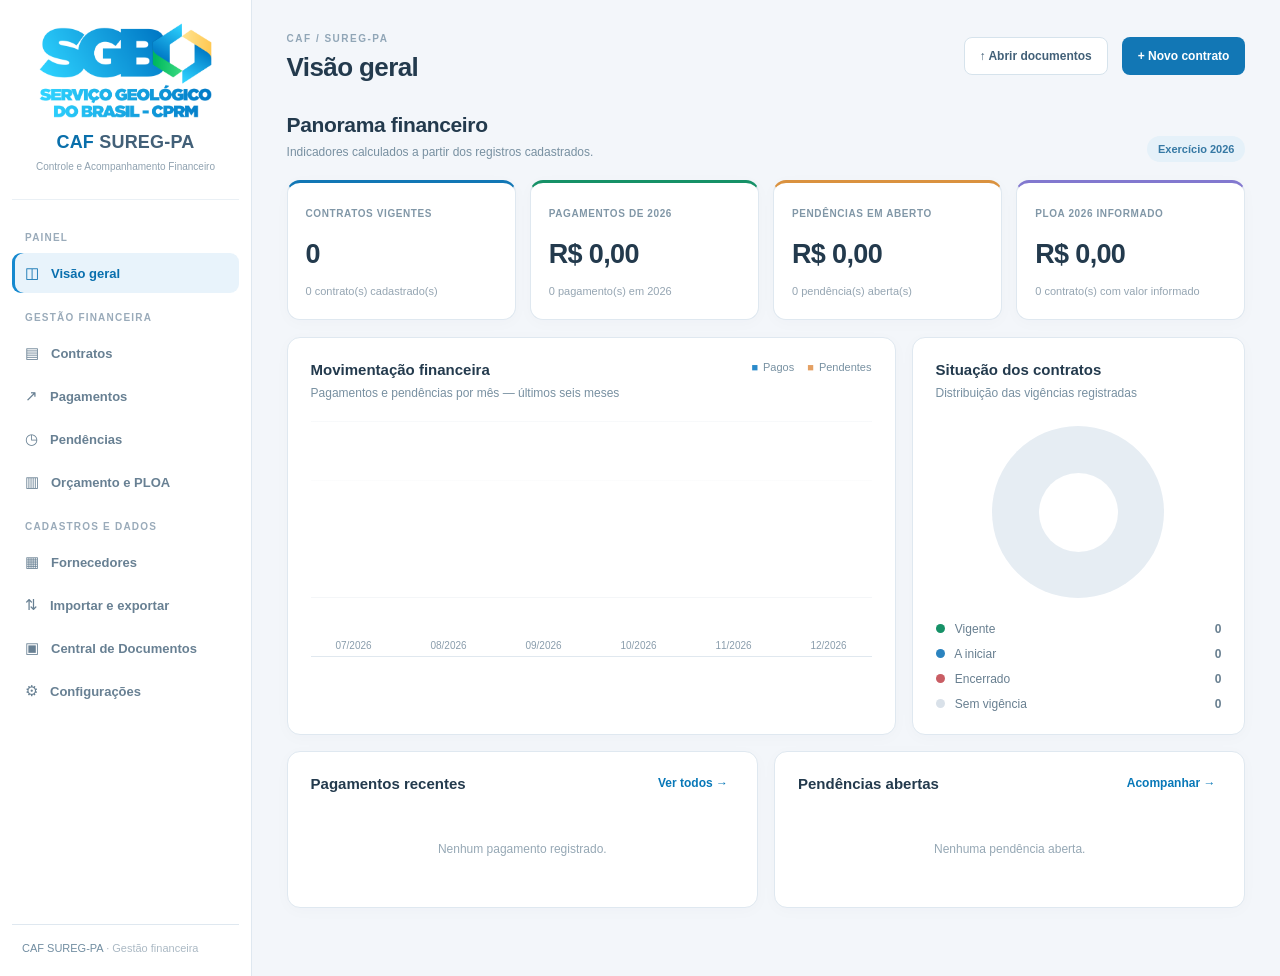
==== commit e22473a0: "Update index.html" ====
--- a/index.html
+++ b/index.html
@@ -2,53 +2,168 @@
 <!doctype html>
 <html lang="pt-BR">
 <head>
-  <meta charset="utf-8">
-  <meta name="viewport" content="width=device-width, initial-scale=1">
+  <meta charset="UTF-8">
+  <meta name="viewport" content="width=device-width,initial-scale=1">
   <meta name="theme-color" content="#124f7f">
   <meta name="description" content="CAF SUREG-PA — Controle e Acompanhamento Financeiro">
   <title>CAF SUREG-PA | Gestão Financeira</title>
-  <link rel="icon" href="assets/favicon.ico?v=7">
-  <link rel="stylesheet" href="src/style.css?v=7">
-  <script defer src="src/app.js?v=7"></script>
+
+  <link rel="icon" href="assets/favicon.ico?v=9">
+  <link rel="stylesheet" href="src/style.css?v=9">
+  <script defer src="src/app.js?v=9"></script>
+
+  <style>
+    /* Estilos exclusivos da Central de Documentos */
+    .docs-panel {
+      border-top: 3px solid #1277b5;
+    }
+    .docs-dropzone { margin-top: 16px; }
+    .docs-toolbar {
+      display: flex;
+      align-items: end;
+      gap: 10px;
+      flex-wrap: wrap;
+      margin: 15px 0;
+    }
+    .docs-toolbar label {
+      color: #55768c;
+      font-size: 12px;
+      font-weight: 750;
+    }
+    .docs-toolbar select {
+      min-width: 140px;
+      padding: 10px;
+      border: 1px solid #d9e5ed;
+      border-radius: 8px;
+      color: #38566a;
+      background: #f9fbfd;
+    }
+    .docs-table-scroll { max-height: 400px; }
+    .docs-found {
+      display: grid;
+      gap: 10px;
+      margin: 15px 0 19px;
+    }
+    .docs-found-item {
+      display: grid;
+      gap: 5px;
+      padding: 12px;
+      border: 1px solid #dfe8f0;
+      border-radius: 9px;
+      background: #f8fbfd;
+      font-size: 12px;
+    }
+    .docs-found-item span {
+      overflow-wrap: anywhere;
+      color: #607f91;
+    }
+    .docs-subheading { margin-top: 24px; }
+    .docs-text-label {
+      display: block;
+      margin: 15px 0 8px;
+      font-size: 12px;
+      font-weight: 750;
+    }
+    #docsText {
+      display: block;
+      width: 100%;
+      min-height: 260px;
+      padding: 13px;
+      border: 1px solid #dfe8f0;
+      border-radius: 9px;
+      background: #fbfcfe;
+      color: #27485e;
+      resize: vertical;
+      line-height: 1.6;
+      font-family: Consolas, monospace;
+      font-size: 12px;
+    }
+  </style>
 </head>
+
 <body>
 <div class="app-layout">
+
+  <!-- MENU LATERAL -->
   <aside class="sidebar" aria-label="Menu principal">
+
     <div class="brand">
-      <img src="assets/logo-sgb.png" alt="Serviço Geológico do Brasil — SGB">
+      <img src="assets/logo-sgb.png" alt="Serviço Geológico do Brasil">
       <strong>CAF <span>SUREG-PA</span></strong>
       <small>Controle e Acompanhamento Financeiro</small>
     </div>
+
     <nav class="nav" aria-label="Módulos do sistema">
       <span class="nav-group">PAINEL</span>
-      <button type="button" class="nav-link active" data-view="dashboard">◫ <span>Visão geral</span></button>
+
+      <button type="button" class="nav-link active" data-view="dashboard">
+        ◫ <span>Visão geral</span>
+      </button>
+
       <span class="nav-group">GESTÃO FINANCEIRA</span>
-      <button type="button" class="nav-link" data-view="contracts">▤ <span>Contratos</span></button>
-      <button type="button" class="nav-link" data-view="payments">↗ <span>Pagamentos</span></button>
-      <button type="button" class="nav-link" data-view="pending">◷ <span>Pendências</span></button>
-      <button type="button" class="nav-link" data-view="budget">▥ <span>Orçamento e PLOA</span></button>
+
+      <button type="button" class="nav-link" data-view="contracts">
+        ▤ <span>Contratos</span>
+      </button>
+
+      <button type="button" class="nav-link" data-view="payments">
+        ↗ <span>Pagamentos</span>
+      </button>
+
+      <button type="button" class="nav-link" data-view="pending">
+        ◷ <span>Pendências</span>
+      </button>
+
+      <button type="button" class="nav-link" data-view="budget">
+        ▥ <span>Orçamento e PLOA</span>
+      </button>
+
       <span class="nav-group">CADASTROS E DADOS</span>
-      <button type="button" class="nav-link" data-view="suppliers">▦ <span>Fornecedores</span></button>
-      <button type="button" class="nav-link" data-view="files">⇅ <span>Importar e exportar</span></button>
-      <button type="button" class="nav-link" data-view="settings">⚙ <span>Configurações</span></button>
+
+      <button type="button" class="nav-link" data-view="suppliers">
+        ▦ <span>Fornecedores</span>
+      </button>
+
+      <button type="button" class="nav-link" data-view="files">
+        ⇅ <span>Importar e exportar</span>
+      </button>
+
+      <button type="button" class="nav-link" data-view="documents">
+        ▣ <span>Central de Documentos</span>
+      </button>
+
+      <button type="button" class="nav-link" data-view="settings">
+        ⚙ <span>Configurações</span>
+      </button>
     </nav>
-    <div class="sidebar-bottom">CAF SUREG-PA <span>· Gestão financeira</span></div>
+
+    <div class="sidebar-bottom">
+      CAF SUREG-PA <span>· Gestão financeira</span>
+    </div>
   </aside>
 
+  <!-- CONTEÚDO -->
   <main class="main">
+
     <header class="topbar">
       <div>
         <span class="eyebrow">CAF / SUREG-PA</span>
         <h1 id="pageTitle">Visão geral</h1>
       </div>
+
       <div class="header-actions">
-        <button type="button" class="btn secondary" data-view="files">↑ Importar CSV</button>
-        <button type="button" class="btn primary" data-action="new-contract">+ Novo contrato</button>
+        <button type="button" class="btn secondary" data-view="documents">
+          ↑ Abrir documentos
+        </button>
+        <button type="button" class="btn primary" data-action="new-contract">
+          + Novo contrato
+        </button>
       </div>
     </header>
 
     <!-- DASHBOARD -->
     <section class="view" id="view-dashboard">
+
       <div class="section-heading">
         <div>
           <h2>Panorama financeiro</h2>
@@ -58,40 +173,47 @@
       </div>
 
       <div class="kpi-grid">
+
         <article class="kpi">
           <span>Contratos vigentes</span>
           <strong id="kpiActive">0</strong>
           <small id="kpiActiveSub">0 contratos cadastrados</small>
         </article>
+
         <article class="kpi green">
           <span>Pagamentos de 2026</span>
           <strong id="kpiPaid">R$ 0,00</strong>
           <small id="kpiPaidSub">0 pagamentos registrados</small>
         </article>
+
         <article class="kpi orange">
           <span>Pendências em aberto</span>
           <strong id="kpiPending">R$ 0,00</strong>
           <small id="kpiPendingSub">0 registros pendentes</small>
         </article>
+
         <article class="kpi violet">
           <span>PLOA 2026 informado</span>
           <strong id="kpiPloa">R$ 0,00</strong>
           <small id="kpiPloaSub">Planejamento contratual</small>
         </article>
+
       </div>
 
       <div class="grid-dashboard">
+
         <article class="panel">
           <div class="panel-heading">
             <div>
               <h3>Movimentação financeira</h3>
-              <p>Pagamentos e pendências por mês — últimos 6 meses</p>
+              <p>Pagamentos e pendências por mês — últimos seis meses</p>
             </div>
             <div class="chart-legend">
               <span class="legend-paid">Pagos</span>
               <span class="legend-open">Pendentes</span>
             </div>
           </div>
+
           <div id="monthlyChart" class="bar-chart"></div>
         </article>
 
@@ -102,42 +224,58 @@
               <p>Distribuição das vigências registradas</p>
             </div>
           </div>
-          <div class="donut" id="statusDonut"></div>
-          <div class="donut-legend" id="statusLegend"></div>
+
+          <div id="statusDonut" class="donut"></div>
+          <div id="statusLegend" class="donut-legend"></div>
         </article>
+
       </div>
 
       <div class="grid-half">
+
         <article class="panel">
           <div class="panel-heading">
             <h3>Pagamentos recentes</h3>
-            <button type="button" class="link-action" data-view="payments">Ver todos →</button>
+            <button type="button" class="link-action" data-view="payments">
+              Ver todos →
+            </button>
           </div>
           <div id="recentPayments"></div>
         </article>
+
         <article class="panel">
           <div class="panel-heading">
             <h3>Pendências abertas</h3>
-            <button type="button" class="link-action" data-view="pending">Acompanhar →</button>
+            <button type="button" class="link-action" data-view="pending">
+              Acompanhar →
+            </button>
           </div>
           <div id="recentPending"></div>
         </article>
+
       </div>
     </section>
 
     <!-- CONTRATOS -->
     <section class="view" id="view-contracts" hidden>
+
       <div class="section-heading">
         <div>
           <h2>Contratos</h2>
           <p>Gestão de vigências, responsabilidades e dados financeiros.</p>
         </div>
-        <button type="button" class="btn primary" data-action="new-contract">+ Cadastrar contrato</button>
+        <button type="button" class="btn primary" data-action="new-contract">
+          + Cadastrar contrato
+        </button>
       </div>
 
       <article class="panel">
+
         <div class="toolbar">
-          <input type="search" id="searchContracts" placeholder="Buscar contrato, fornecedor, processo ou objeto" aria-label="Buscar contratos">
+          <input type="search" id="searchContracts"
+            placeholder="Buscar contrato, fornecedor, processo ou objeto"
+            aria-label="Buscar contratos">
+
           <select id="filterContractStatus" aria-label="Filtrar vigência">
             <option value="todos">Todas as situações</option>
             <option value="Vigente">Vigentes</option>
@@ -145,8 +283,10 @@
             <option value="Encerrado">Encerrados</option>
             <option value="Sem vigência">Sem vigência</option>
           </select>
+
           <span class="count" id="countContracts"></span>
         </div>
+
         <div class="table-scroll">
           <table>
             <thead>
@@ -162,26 +302,40 @@
             <tbody id="rowsContracts"></tbody>
           </table>
         </div>
+
       </article>
     </section>
 
     <!-- PAGAMENTOS -->
     <section class="view" id="view-payments" hidden>
+
       <div class="section-heading">
         <div>
           <h2>Pagamentos</h2>
-          <p>Controle de valores efetivamente pagos, por contrato e competência.</p>
-        </div>
-        <button type="button" class="btn primary" data-action="new-payment">+ Registrar pagamento</button>
+          <p>Controle de valores pagos por contrato e competência.</p>
+        </div>
+        <button type="button" class="btn primary" data-action="new-payment">
+          + Registrar pagamento
+        </button>
       </div>
 
       <article class="panel">
         <div class="toolbar">
-          <input type="search" id="searchPayments" placeholder="Buscar fornecedor, contrato, NF ou referência" aria-label="Buscar pagamentos">
-          <input type="month" id="filterPaymentMonth" aria-label="Filtrar competência">
-          <button type="button" class="btn subtle" id="clearPaymentFilters">Limpar filtros</button>
+
+          <input type="search" id="searchPayments"
+            placeholder="Buscar fornecedor, contrato, NF ou referência"
+            aria-label="Buscar pagamentos">
+
+          <input type="month" id="filterPaymentMonth"
+            aria-label="Filtrar competência">
+
+          <button type="button" class="btn subtle" id="clearPaymentFilters">
+            Limpar filtros
+          </button>
+
           <span class="count" id="countPayments"></span>
         </div>
+
         <div class="table-scroll">
           <table>
             <thead>
@@ -202,49 +356,64 @@
 
     <!-- PENDÊNCIAS -->
     <section class="view" id="view-pending" hidden>
+
       <div class="section-heading">
         <div>
           <h2>Pendências financeiras</h2>
           <p>Obrigações em acompanhamento até a conclusão.</p>
         </div>
-        <button type="button" class="btn primary" data-action="new-pending">+ Nova pendência</button>
+        <button type="button" class="btn primary" data-action="new-pending">
+          + Nova pendência
+        </button>
       </div>
 
       <article class="panel">
+
         <div class="toolbar">
-          <input type="search" id="searchPending" placeholder="Buscar fornecedor, processo ou referência" aria-label="Buscar pendências">
+          <input type="search" id="searchPending"
+            placeholder="Buscar fornecedor, processo ou referência"
+            aria-label="Buscar pendências">
+
           <select id="filterPendingStatus" aria-label="Filtrar situação">
             <option value="aberto">Em aberto</option>
             <option value="concluido">Concluídas</option>
             <option value="todos">Todas</option>
           </select>
+
           <span class="count" id="countPending"></span>
         </div>
+
         <div id="pendingCards" class="pending-list"></div>
+
       </article>
     </section>
 
     <!-- ORÇAMENTO -->
     <section class="view" id="view-budget" hidden>
+
       <div class="section-heading">
         <div>
           <h2>Orçamento e PLOA</h2>
           <p>Comparativo dos valores informados por contrato.</p>
         </div>
       </div>
-      <div class="summary-grid" id="budgetSummary"></div>
+
+      <div id="budgetSummary" class="summary-grid"></div>
+
       <article class="panel">
         <div class="panel-heading">
           <h3>Pagamentos em relação ao PLOA 2026</h3>
           <strong id="budgetPercent" class="muted">—</strong>
         </div>
-        <div class="progress"><div id="budgetBar"></div></div>
+        <div class="progress">
+          <div id="budgetBar"></div>
+        </div>
         <p class="hint">
-          O PLOA informado é uma referência de planejamento.
-          Este indicador não representa saldo orçamentário disponível,
-          empenhado ou liquidado.
+          O PLOA é referência de planejamento.
+          Não representa saldo disponível, empenhado ou liquidado.
         </p>
       </article>
+
       <article class="panel">
         <div class="table-scroll">
           <table>
@@ -266,18 +435,26 @@
 
     <!-- FORNECEDORES -->
     <section class="view" id="view-suppliers" hidden>
+
       <div class="section-heading">
         <div>
           <h2>Fornecedores</h2>
-          <p>Empresas cadastradas e seus vínculos contratuais.</p>
-        </div>
-        <button type="button" class="btn primary" data-action="new-supplier">+ Novo fornecedor</button>
-      </div>
+          <p>Empresas cadastradas e vínculos contratuais.</p>
+        </div>
+        <button type="button" class="btn primary" data-action="new-supplier">
+          + Novo fornecedor
+        </button>
+      </div>
+
       <article class="panel">
         <div class="toolbar">
-          <input type="search" id="searchSuppliers" placeholder="Buscar por razão social ou CNPJ" aria-label="Buscar fornecedores">
+          <input type="search" id="searchSuppliers"
+            placeholder="Buscar por razão social ou CNPJ"
+            aria-label="Buscar fornecedores">
+
           <span class="count" id="countSuppliers"></span>
         </div>
+
         <div class="table-scroll">
           <table>
             <thead>
@@ -295,24 +472,27 @@
       </article>
     </section>
 
-    <!-- IMPORTAÇÃO E EXPORTAÇÃO -->
+    <!-- IMPORTAÇÃO E EXPORTAÇÃO DE CADASTROS -->
     <section class="view" id="view-files" hidden>
+
       <div class="section-heading">
         <div>
           <h2>Importação e exportação</h2>
-          <p>CSV com conferência, exportações por cadastro e modelos de arquivo.</p>
+          <p>Importe CSV, confira registros e exporte planilhas.</p>
         </div>
       </div>
 
       <article class="panel importer">
+
         <div class="panel-heading">
           <div>
             <h3>Importar CSV ou TXT tabular</h3>
-            <p>Arquivos com separador ponto e vírgula, vírgula ou tabulação.</p>
+            <p>Separadores: ponto e vírgula, vírgula ou tabulação.</p>
           </div>
         </div>
 
         <div class="import-tools">
+
           <label>
             Tipo de registro
             <select id="importType">
@@ -322,92 +502,265 @@
               <option value="pendencias">Pendências</option>
             </select>
           </label>
-          <button type="button" class="btn primary" id="chooseCsv">↑ Selecionar arquivo</button>
-          <input type="file" id="csvFile" accept=".csv,.txt,text/csv,text/plain" hidden>
-        </div>
-
-        <div class="dropzone" id="csvDropzone" role="button" tabindex="0">
+
+          <button type="button" class="btn primary" id="chooseCsv">
+            ↑ Selecionar arquivo
+          </button>
+
+          <input type="file" id="csvFile"
+            accept=".csv,.txt,text/csv,text/plain" hidden>
+        </div>
+
+        <div class="dropzone" id="csvDropzone"
+          role="button" tabindex="0">
           Arraste um CSV até aqui ou clique para procurar
         </div>
 
-        <p id="importMessage" class="hint" aria-live="polite">
-          Importe fornecedores antes dos contratos; depois importe os pagamentos e as pendências.
+        <p class="hint" id="importMessage" aria-live="polite">
+          Importe fornecedores, depois contratos e, por fim,
+          pagamentos e pendências.
         </p>
 
         <div id="importPreview" class="import-preview" hidden>
           <h3>Conferência antes de salvar</h3>
+
           <div id="importSummary" class="summary-grid"></div>
+
           <div class="table-scroll">
             <table id="previewTable"></table>
           </div>
+
           <pre id="importErrors" class="import-errors"></pre>
+
           <div class="button-row">
-            <button type="button" class="btn secondary" id="cancelImport">Cancelar</button>
-            <button type="button" class="btn primary" id="confirmImport">Confirmar importação</button>
-          </div>
-        </div>
+            <button type="button" class="btn secondary" id="cancelImport">
+              Cancelar
+            </button>
+            <button type="button" class="btn primary" id="confirmImport">
+              Confirmar importação
+            </button>
+          </div>
+        </div>
+
       </article>
 
       <article class="panel">
         <h3>Exportar cadastros</h3>
-        <p class="muted">O arquivo exportado também pode ser reimportado no CAF.</p>
+        <p class="muted">
+          Os arquivos exportados podem ser reimportados no CAF.
+        </p>
+
         <div class="button-row">
-          <button type="button" class="btn secondary" data-export="suppliers">↓ Fornecedores</button>
-          <button type="button" class="btn secondary" data-export="contracts">↓ Contratos</button>
-          <button type="button" class="btn secondary" data-export="payments">↓ Pagamentos</button>
-          <button type="button" class="btn secondary" data-export="pendencias">↓ Pendências</button>
+          <button type="button" class="btn secondary" data-export="suppliers">
+            ↓ Fornecedores
+          </button>
+          <button type="button" class="btn secondary" data-export="contracts">
+            ↓ Contratos
+          </button>
+          <button type="button" class="btn secondary" data-export="payments">
+            ↓ Pagamentos
+          </button>
+          <button type="button" class="btn secondary" data-export="pendencias">
+            ↓ Pendências
+          </button>
         </div>
       </article>
 
       <article class="panel">
-        <h3>Baixar modelos CSV</h3>
-        <p class="muted">Modelos vazios com os cabeçalhos corretos, prontos para preencher no Excel.</p>
+        <h3>Modelos CSV para preenchimento</h3>
+
         <div class="button-row">
-          <button type="button" class="btn subtle" data-template="suppliers">Modelo fornecedores</button>
-          <button type="button" class="btn subtle" data-template="contracts">Modelo contratos</button>
-          <button type="button" class="btn subtle" data-template="payments">Modelo pagamentos</button>
-          <button type="button" class="btn subtle" data-template="pendencias">Modelo pendências</button>
-        </div>
+          <button type="button" class="btn subtle" data-template="suppliers">
+            Modelo fornecedores
+          </button>
+          <button type="button" class="btn subtle" data-template="contracts">
+            Modelo contratos
+          </button>
+          <button type="button" class="btn subtle" data-template="payments">
+            Modelo pagamentos
+          </button>
+          <button type="button" class="btn subtle" data-template="pendencias">
+            Modelo pendências
+          </button>
+        </div>
+      </article>
+
+    </section>
+
+    <!-- NOVA ABA: CENTRAL DE DOCUMENTOS -->
+    <section class="view" id="view-documents" hidden>
+
+      <div class="section-heading">
+        <div>
+          <h2>Central de Documentos</h2>
+          <p>
+            Leitura e conferência de arquivos Excel, Word,
+            PDF, CSV e TXT.
+          </p>
+        </div>
+      </div>
+
+      <article class="panel docs-panel">
+
+        <div class="panel-heading">
+          <div>
+            <h3>Selecionar documento</h3>
+            <p>
+              Formatos: .xlsx, .xls, .docx, .pdf, .csv e .txt
+            </p>
+          </div>
+        </div>
+
+        <div class="button-row">
+          <button type="button" class="btn primary" id="docsChoose">
+            ↑ Escolher arquivo
+          </button>
+
+          <button type="button" class="btn secondary" id="docsClear">
+            Limpar
+          </button>
+
+          <input id="docsFile" type="file"
+            accept=".xlsx,.xls,.docx,.pdf,.csv,.txt" hidden>
+        </div>
+
+        <div id="docsDropzone" class="dropzone docs-dropzone"
+          role="button" tabindex="0">
+          Arraste o documento até aqui ou clique para selecionar
+        </div>
+
+        <p class="hint" id="docsMessage" aria-live="polite">
+          Os arquivos são lidos no navegador.
+          Os originais não são enviados nem armazenados pelo CAF.
+        </p>
+
+      </article>
+
+      <!-- PRÉVIA DO DOCUMENTO -->
+      <article class="panel" id="docsResult" hidden>
+
+        <div class="panel-heading">
+          <div>
+            <h3 id="docsFilename">Documento</h3>
+            <p id="docsMetadata"></p>
+          </div>
+        </div>
+
+        <!-- PRÉVIA EXCEL / CSV -->
+        <div id="docsSpreadsheet" hidden>
+
+          <div class="docs-toolbar">
+
+            <label for="docsSheetSelect">Aba:</label>
+            <select id="docsSheetSelect"></select>
+
+            <label for="docsTarget">Enviar para:</label>
+            <select id="docsTarget">
+              <option value="suppliers">Fornecedores</option>
+              <option value="contracts">Contratos</option>
+              <option value="payments">Pagamentos</option>
+              <option value="pendencias">Pendências</option>
+            </select>
+
+            <button type="button" class="btn primary"
+              id="docsToImporter">
+              Conferir registros no importador →
+            </button>
+
+          </div>
+
+          <p class="hint" id="docsSheetInfo"></p>
+
+          <div class="table-scroll docs-table-scroll">
+            <table id="docsTable"></table>
+          </div>
+
+          <p class="hint">
+            A importação só será gravada depois da conferência
+            e confirmação na aba Importar e exportar.
+          </p>
+
+        </div>
+
+        <!-- PRÉVIA TXT / WORD / PDF -->
+        <div id="docsTextResult" hidden>
+
+          <div class="button-row">
+            <button type="button" class="btn secondary" id="docsCopy">
+              Copiar texto
+            </button>
+
+            <button type="button" class="btn secondary" id="docsExportText">
+              Exportar texto TXT
+            </button>
+          </div>
+
+          <h3 class="docs-subheading">Informações identificadas</h3>
+
+          <div id="docsDetected" class="docs-found"></div>
+
+          <label for="docsText" class="docs-text-label">
+            Texto extraído
+          </label>
+
+          <textarea id="docsText" readonly rows="14"></textarea>
+
+          <p id="docsTextNote" class="hint"></p>
+
+        </div>
+
       </article>
 
       <article class="panel">
-        <h3>Orientações para o CSV</h3>
+        <h3>Sobre a leitura documental</h3>
         <p class="muted">
-          Para associar registros, utilize o CNPJ do fornecedor e o número do
-          contrato ou processo. Valores podem estar em formato brasileiro,
-          como <code>1.234,56</code>; datas podem usar <code>31/10/2026</code>;
-          competência pode usar <code>10/2026</code>. A prévia informa linhas
-          rejeitadas e seus motivos. Arquivos DOCX e PDF ainda não são
-          interpretados nesta versão.
+          Excel, CSV e TXT tabular permitem conferir tabelas
+          para posterior importação nos cadastros.
+          Word, PDF e TXT livre permitem extrair texto e
+          localizar possíveis CNPJs, processos, datas e valores.
+          Nenhum documento cria automaticamente pagamentos,
+          contratos ou fornecedores. PDFs digitalizados
+          podem precisar de OCR, ainda não implementado.
         </p>
       </article>
+
     </section>
 
     <!-- CONFIGURAÇÕES -->
     <section class="view" id="view-settings" hidden>
+
       <div class="section-heading">
         <div>
           <h2>Configurações</h2>
-          <p>Backup, restauração e informações do armazenamento.</p>
-        </div>
-      </div>
+          <p>Backup, restauração e armazenamento.</p>
+        </div>
+      </div>
+
       <article class="panel settings-panel">
         <h3>Armazenamento atual</h3>
+
         <p id="storageInfo" class="muted"></p>
+
         <p class="hint">
-          Os registros ficam neste navegador. Ainda não existe sincronização
-          entre usuários ou computadores, autenticação ou conexão com Supabase.
+          Os cadastros são armazenados neste navegador.
+          Ainda não há servidor Supabase, login ou
+          sincronização entre computadores.
         </p>
+
         <div class="button-row">
-          <button type="button" class="btn primary" id="backupButton">↓ Exportar backup JSON</button>
-          <button type="button" class="btn secondary" id="restoreButton">Restaurar backup JSON</button>
-          <input type="file" id="restoreFile" accept=".json,application/json" hidden>
-        </div>
-        <p class="hint">
-          A restauração substitui os registros deste navegador.
-          Guarde um backup antes de continuar.
-        </p>
-      </article>
+          <button type="button" class="btn primary" id="backupButton">
+            ↓ Exportar backup JSON
+          </button>
+
+          <button type="button" class="btn secondary" id="restoreButton">
+            Restaurar backup
+          </button>
+
+          <input type="file" id="restoreFile"
+            accept=".json,application/json" hidden>
+        </div>
+      </article>
+
     </section>
   </main>
 </div>
@@ -415,34 +768,44 @@
 <!-- FORMULÁRIO DE FORNECEDOR -->
 <dialog id="supplierDialog" class="dialog">
   <form id="supplierForm">
+
     <div class="dialog-heading">
       <h2 id="supplierDialogTitle">Fornecedor</h2>
-      <button type="button" class="dialog-close" data-close="supplierDialog" aria-label="Fechar">×</button>
-    </div>
+      <button type="button" class="dialog-close"
+        data-close="supplierDialog" aria-label="Fechar">×</button>
+    </div>
+
     <div class="form-grid">
       <label class="full">
         Razão social *
         <input name="nome" required maxlength="160">
       </label>
+
       <label>
         CNPJ *
-        <input name="cnpj" required inputmode="numeric" maxlength="18" placeholder="00.000.000/0000-00">
-      </label>
+        <input name="cnpj" required maxlength="18"
+          inputmode="numeric" placeholder="00.000.000/0000-00">
+      </label>
+
       <label>
         Telefone
         <input name="telefone" maxlength="30">
       </label>
+
       <label class="full">
         E-mail
         <input name="email" type="email" maxlength="160">
       </label>
+
       <label class="full">
         Observações
         <textarea name="observacoes" rows="3"></textarea>
       </label>
     </div>
+
     <div class="dialog-actions">
-      <button type="button" class="btn secondary" data-close="supplierDialog">Cancelar</button>
+      <button type="button" class="btn secondary"
+        data-close="supplierDialog">Cancelar</button>
       <button type="submit" class="btn primary">Salvar fornecedor</button>
     </div>
   </form>
@@ -451,54 +814,77 @@
 <!-- FORMULÁRIO DE CONTRATO -->
 <dialog id="contractDialog" class="dialog wide-dialog">
   <form id="contractForm">
+
     <div class="dialog-heading">
       <div>
         <h2 id="contractDialogTitle">Contrato</h2>
-        <p>Preencha os campos obrigatórios e complemente quando necessário.</p>
-      </div>
-      <button type="button" class="dialog-close" data-close="contractDialog" aria-label="Fechar">×</button>
+        <p>Identificação, vigência, valores e fiscalização.</p>
+      </div>
+      <button type="button" class="dialog-close"
+        data-close="contractDialog" aria-label="Fechar">×</button>
     </div>
 
     <div class="form-section-title">Identificação</div>
+
     <div class="form-grid">
-      <label class="full">Fornecedor *
+      <label class="full">
+        Fornecedor *
         <select id="contractSupplier" name="supplier" required></select>
       </label>
-      <label>Número do contrato
-        <input name="numero" maxlength="60" placeholder="Ex.: 017/2026">
-      </label>
-      <label>Processo contratual *
+
+      <label>
+        Número do contrato
+        <input name="numero" maxlength="60">
+      </label>
+
+      <label>
+        Processo contratual *
         <input name="processo" required maxlength="80">
       </label>
-      <label>Vigência inicial *
-        <input type="date" name="vigenciaInicial" required>
-      </label>
-      <label>Vigência final *
-        <input type="date" name="vigenciaFinal" required>
-      </label>
-      <label class="full">Objeto
+
+      <label>
+        Vigência inicial *
+        <input name="vigenciaInicial" type="date" required>
+      </label>
+
+      <label>
+        Vigência final *
+        <input name="vigenciaFinal" type="date" required>
+      </label>
+
+      <label class="full">
+        Objeto
         <textarea name="objeto" rows="3"></textarea>
       </label>
     </div>
 
     <div class="form-section-title">Valores e planejamento</div>
+
     <div class="form-grid">
-      <label>Valor global (R$)
-        <input type="number" name="valorGlobal" step="0.01" min="0">
-      </label>
-      <label>Custo mensal por posto (R$)
-        <input type="number" name="custoPosto" step="0.01" min="0">
-      </label>
-      <label>Gasto anual 2025 (R$)
-        <input type="number" name="gastoAnual2025" step="0.01" min="0">
-      </label>
-      <label>PLOA 2026 (R$)
-        <input type="number" name="ploa2026" step="0.01" min="0">
+      <label>
+        Valor global (R$)
+        <input name="valorGlobal" type="number" min="0" step="0.01">
+      </label>
+
+      <label>
+        Custo mensal por posto (R$)
+        <input name="custoPosto" type="number" min="0" step="0.01">
+      </label>
+
+      <label>
+        Gasto anual 2025 (R$)
+        <input name="gastoAnual2025" type="number" min="0" step="0.01">
+      </label>
+
+      <label>
+        PLOA 2026 (R$)
+        <input name="ploa2026" type="number" min="0" step="0.01">
       </label>
     </div>
 
     <details class="advanced">
-      <summary>Dados de gestão, fiscalização e CCT</summary>
+      <summary>Gestão, fiscalização e cálculo da CCT</summary>
+
       <div class="form-grid">
         <label>Unidade<input name="unidade"></label>
         <label>Tipo de contrato<input name="tipo"></label>
@@ -510,132 +896,199 @@
         <label>Suplente<input name="suplente"></label>
         <label>Garantia<input name="garantia"></label>
         <label>Tipo de custo<input name="tipoCusto"></label>
-        <label>Categoria de serviço<input name="categoria"></label>
-        <label>Quantidade de postos
-          <input type="number" name="postos" step="1" min="0">
+        <label>Categoria<input name="categoria"></label>
+
+        <label>
+          Quantidade de postos
+          <input name="postos" type="number" min="0" step="1">
         </label>
-        <label>Salário-base CCT (R$)
-          <input type="number" name="salario" step="0.01" min="0">
+
+        <label>
+          Salário-base CCT (R$)
+          <input name="salario" type="number" min="0" step="0.01">
         </label>
-        <label>Encargos estimados (%)
-          <input type="number" name="encargos" step="0.01" min="0">
+
+        <label>
+          Encargos (%)
+          <input name="encargos" type="number" min="0" step="0.01">
         </label>
-        <label>Materiais mensais (R$)
-          <input type="number" name="materiais" step="0.01" min="0">
+
+        <label>
+          Materiais mensais (R$)
+          <input name="materiais" type="number" min="0" step="0.01">
         </label>
-        <label>Estimativa mensal simplificada
-          <input id="cctEstimate" type="text" readonly>
+
+        <label>
+          Estimativa mensal
+          <input id="cctEstimate" readonly>
         </label>
-        <label>Gasto mensal 2025 (R$)
-          <input type="number" name="gastoMensal2025" step="0.01" min="0">
+
+        <label>
+          Gasto mensal 2025 (R$)
+          <input name="gastoMensal2025" type="number" min="0" step="0.01">
         </label>
-        <label>Total gasto 2025 (R$)
-          <input type="number" name="totalGasto2025" step="0.01" min="0">
+
+        <label>
+          Total gasto 2025 (R$)
+          <input name="totalGasto2025" type="number" min="0" step="0.01">
         </label>
-        <label>Quantidade atual
-          <input type="number" name="qtdAtual" step="1" min="0">
+
+        <label>
+          Quantidade atual
+          <input name="qtdAtual" type="number" min="0" step="1">
         </label>
-        <label>Quantidade em análise
-          <input type="number" name="qtdAnalise" step="1" min="0">
+
+        <label>
+          Quantidade em análise
+          <input name="qtdAnalise" type="number" min="0" step="1">
         </label>
-        <label class="full">Observações
+
+        <label class="full">
+          Observações
           <textarea name="observacoes" rows="3"></textarea>
         </label>
       </div>
+
       <p class="hint">
-        A estimativa considera salário × (1 + percentual informado de encargos)
-        × postos + materiais. Não substitui planilha de custos, tributos,
-        benefícios ou cálculos oficiais da CCT.
+        Estimativa simplificada: salário × (1 + encargos %)
+        × postos + materiais. Não substitui a planilha de
+        custos e formação de preços.
       </p>
     </details>
 
     <div class="dialog-actions">
-      <button type="button" class="btn secondary" data-close="contractDialog">Cancelar</button>
+      <button type="button" class="btn secondary"
+        data-close="contractDialog">Cancelar</button>
       <button type="submit" class="btn primary">Salvar contrato</button>
     </div>
+
   </form>
 </dialog>
 
 <!-- FORMULÁRIO DE PAGAMENTO -->
 <dialog id="paymentDialog" class="dialog">
   <form id="paymentForm">
+
     <div class="dialog-heading">
       <h2 id="paymentDialogTitle">Pagamento</h2>
-      <button type="button" class="dialog-close" data-close="paymentDialog" aria-label="Fechar">×</button>
-    </div>
+      <button type="button" class="dialog-close"
+        data-close="paymentDialog" aria-label="Fechar">×</button>
+    </div>
+
     <div class="form-grid">
-      <label class="full">Contrato *
+      <label class="full">
+        Contrato *
         <select name="contractId" data-contract-select required></select>
       </label>
-      <label>Data do pagamento *
+
+      <label>
+        Data do pagamento *
         <input name="data" type="date" required>
       </label>
-      <label>Competência
+
+      <label>
+        Competência
         <input name="competencia" type="month">
       </label>
-      <label>Valor pago (R$) *
-        <input name="valor" type="number" min="0.01" step="0.01" required>
-      </label>
-      <label>Número da NF
+
+      <label>
+        Valor pago (R$) *
+        <input name="valor" type="number" min="0.01"
+          step="0.01" required>
+      </label>
+
+      <label>
+        Número da NF
         <input name="notaFiscal" maxlength="90">
       </label>
-      <label>Número do empenho
+
+      <label>
+        Número do empenho
         <input name="empenho" maxlength="90">
       </label>
-      <label>Processo de pagamento
+
+      <label>
+        Processo de pagamento
         <input name="processoPagamento" maxlength="90">
       </label>
-      <label class="full">Descrição / referência
+
+      <label class="full">
+        Descrição / referência
         <input name="descricao" maxlength="240">
       </label>
     </div>
+
     <div class="dialog-actions">
-      <button type="button" class="btn secondary" data-close="paymentDialog">Cancelar</button>
+      <button type="button" class="btn secondary"
+        data-close="paymentDialog">Cancelar</button>
       <button type="submit" class="btn primary">Salvar pagamento</button>
     </div>
+
   </form>
 </dialog>
 
 <!-- FORMULÁRIO DE PENDÊNCIA -->
 <dialog id="pendingDialog" class="dialog">
   <form id="pendingForm">
+
     <div class="dialog-heading">
       <h2 id="pendingDialogTitle">Pendência</h2>
-      <button type="button" class="dialog-close" data-close="pendingDialog" aria-label="Fechar">×</button>
-    </div>
+      <button type="button" class="dialog-close"
+        data-close="pendingDialog" aria-label="Fechar">×</button>
+    </div>
+
     <div class="form-grid">
-      <label class="full">Contrato *
+      <label class="full">
+        Contrato *
         <select name="contractId" data-contract-select required></select>
       </label>
-      <label>Competência *
+
+      <label>
+        Competência *
         <input name="competencia" type="month" required>
       </label>
-      <label>Valor previsto (R$) *
-        <input name="valor" type="number" min="0" step="0.01" required>
-      </label>
-      <label>Referência documental
+
+      <label>
+        Valor previsto (R$) *
+        <input name="valor" type="number" min="0"
+          step="0.01" required>
+      </label>
+
+      <label>
+        Referência documental
         <input name="referencia" maxlength="130">
       </label>
-      <label>Prazo / vencimento
+
+      <label>
+        Prazo / vencimento
         <input name="vencimento" type="date">
       </label>
-      <label>Situação
+
+      <label>
+        Situação
         <select name="status">
           <option value="aberto">Em aberto</option>
           <option value="concluido">Concluída</option>
         </select>
       </label>
-      <label class="full">Observações
+
+      <label class="full">
+        Observações
         <textarea name="observacoes" rows="3"></textarea>
       </label>
     </div>
+
     <div class="dialog-actions">
-      <button type="button" class="btn secondary" data-close="pendingDialog">Cancelar</button>
+      <button type="button" class="btn secondary"
+        data-close="pendingDialog">Cancelar</button>
       <button type="submit" class="btn primary">Salvar pendência</button>
     </div>
+
   </form>
 </dialog>
 
-<div id="toast" class="toast" role="status" aria-live="polite"></div>
+<div id="toast" class="toast"
+  role="status" aria-live="polite"></div>
+
 </body>
 </html>
--- a/src/style.css
+++ b/src/style.css
@@ -1,16 +1,18 @@
 
 :root {
   font-family: Inter, "Segoe UI", Arial, sans-serif;
-  color: #1d3346;
+  color: #233a4d;
   background: #f3f6fa;
+  --blue: #1277b5;
+  --navy: #114e79;
+  --blue-light: #eaf4fb;
+  --line: #dfe8f0;
+  --muted: #7890a1;
+  --orange: #da923f;
+  --green: #169167;
+  --red: #bc4e59;
+  --surface: #fff;
   font-synthesis: none;
-
-  --blue: #086eae;
-  --dark: #0b4d7a;
-  --line: #dfe7ee;
-  --muted: #798c9d;
-  --green: #13895d;
-  --orange: #cf8736;
 }
 
 * { box-sizing: border-box; }
@@ -22,964 +24,814 @@
 button:focus-visible,
 input:focus-visible,
 select:focus-visible,
-textarea:focus-visible {
-  outline: 3px solid #8bcafa;
+textarea:focus-visible,
+summary:focus-visible,
+.dropzone:focus-visible {
+  outline: 3px solid #8cccfa;
   outline-offset: 2px;
 }
 
 /* ESTRUTURA */
 
-.layout {
-  display: grid;
-  grid-template-columns: 248px minmax(0, 1fr);
+.app-layout {
+  display: grid;
+  grid-template-columns: 252px minmax(0, 1fr);
   min-height: 100vh;
 }
 
 .sidebar {
   background: #fff;
   border-right: 1px solid var(--line);
+  padding: 22px 12px;
   display: flex;
   flex-direction: column;
-  padding: 22px 12px 18px;
   min-width: 0;
 }
 
-/* MARCA */
-
-.identity {
+.brand {
   text-align: center;
-  padding: 0 12px 22px;
-  border-bottom: 1px solid #edf1f5;
-}
-
-.logo {
-  height: 97px;
-  display: flex;
-  align-items: center;
-  justify-content: center;
-}
-
-.logo img {
-  max-width: 100%;
-  max-height: 90px;
+  padding: 1px 11px 25px;
+  border-bottom: 1px solid #eaf0f5;
+}
+
+.brand img {
+  display: block;
+  max-height: 95px;
+  max-width: 190px;
+  width: 100%;
   object-fit: contain;
-}
-
-.identity strong {
-  display: block;
-  font-size: 17px;
-  color: #116faf;
-  margin-top: 8px;
-}
-
-.identity strong span { color: #32536c; }
-
-.identity small {
-  display: block;
-  color: #8a9eae;
+  margin: 0 auto 14px;
+}
+
+.brand strong {
+  display: block;
+  color: #096fab;
+  font-size: 18px;
+  letter-spacing: .2px;
+}
+.brand strong span { color: #426078; }
+.brand small {
+  display: block;
   font-size: 10px;
-  margin-top: 5px;
+  color: #90a2b0;
+  margin-top: 6px;
   line-height: 1.5;
 }
 
-/* MENU LATERAL */
-
 .nav {
-  display: flex;
-  flex-direction: column;
+  display: grid;
   gap: 3px;
   margin-top: 16px;
 }
 
-.nav-label {
+.nav-group {
+  color: #9aabba;
   font-size: 10px;
-  letter-spacing: 1.3px;
-  color: #97a8b6;
+  letter-spacing: 1.2px;
   font-weight: 800;
-  margin: 16px 12px 6px;
-}
-
-.nav-item {
-  border: 0;
-  background: transparent;
-  color: #526b80;
-  padding: 12px 14px;
+  margin: 16px 13px 7px;
+}
+
+.nav-link {
   display: flex;
   align-items: center;
   gap: 12px;
   text-align: left;
+  border: 0;
   border-radius: 9px;
-  font-size: 13px;
-  font-weight: 600;
-}
-
-.nav-item span {
-  font-size: 19px;
-  width: 22px;
-  text-align: center;
-}
-
-.nav-item:hover {
-  background: #f1f7fb;
-  color: #096ba9;
-}
-
-.nav-item.active {
-  background: #e6f3fc;
-  color: #086ca9;
-  font-weight: 750;
-  box-shadow: inset 3px 0 #0d82c9;
-}
-
-.side-bottom {
-  font-size: 10px;
-  color: #8b9dac;
-  border-top: 1px solid #edf1f5;
+  background: none;
+  padding: 11px 13px;
+  color: #688093;
+  font-size: 15px;
+}
+
+.nav-link span { font-size: 13px; font-weight: 650; }
+.nav-link:hover { background: #f2f7fc; color: #0b6ca8; }
+.nav-link.active {
+  background: #e8f3fb;
+  color: #096fae;
+  box-shadow: inset 3px 0 #1689cf;
+}
+.sidebar-bottom {
+  font-size: 11px;
+  color: #718da1;
   margin-top: auto;
-  padding: 19px 9px 0;
-  display: flex;
-  gap: 9px;
+  border-top: 1px solid var(--line);
+  padding: 17px 10px 0;
+}
+.sidebar-bottom span { color: #abb9c4; }
+
+/* CONTEÚDO PRINCIPAL */
+
+.main {
+  min-width: 0;
+  width: 100%;
+  max-width: 1750px;
+  padding: 28px clamp(17px, 2.7vw, 42px) 52px;
+  margin: 0 auto;
+  align-self: start;
+}
+
+.topbar,
+.section-heading,
+.panel-heading,
+.toolbar,
+.button-row,
+.header-actions,
+.dialog-heading,
+.dialog-actions {
+  display: flex;
+  justify-content: space-between;
   align-items: center;
-}
-
-.tiny-dot {
-  height: 8px;
-  width: 8px;
-  background: #e0a148;
-  border-radius: 50%;
-}
-
-/* TOPO */
-
-.main {
-  width: 100%;
-  max-width: 1730px;
-  min-width: 0;
-  margin: auto;
-  padding: 31px clamp(15px, 2.5vw, 40px) 55px;
-  align-self: start;
-}
-
-.topbar {
-  display: flex;
-  align-items: center;
-  justify-content: space-between;
-  gap: 15px;
-  flex-wrap: wrap;
-  margin-bottom: 29px;
-}
-
-.overline {
-  color: #96a4b3;
-  font-size: 10px;
-  letter-spacing: 1.4px;
-  font-weight: 850;
-}
-
-.topbar h1 {
-  font-size: 26px;
-  margin: 7px 0 0;
-  letter-spacing: -.65px;
-}
-
-.top-actions, .button-row {
-  display: flex;
-  align-items: center;
-  gap: 10px;
-  flex-wrap: wrap;
-}
-
-/* BOTÕES */
-
-.btn {
-  background: #fff;
-  border: 1px solid transparent;
-  border-radius: 9px;
-  padding: 10px 15px;
-  font-size: 12px;
-  font-weight: 750;
-  white-space: nowrap;
-}
-
-.btn.primary {
-  background: var(--blue);
-  color: #fff;
-}
-
-.btn.primary:hover { background: #07598e; }
-
-.btn.outline {
-  border-color: #d8e3eb;
-  color: #446478;
-  background: #fff;
-}
-
-.btn.outline:hover { background: #eef6fb; }
-
-.btn.success {
-  background: #158957;
-  color: #fff;
-}
-
-.btn.danger {
-  color: #bd454a;
-  border-color: #f0d4d6;
-}
-
-.btn.small {
-  padding: 8px 10px;
-  font-size: 11px;
-}
-
-.text-btn {
-  border: 0;
-  background: none;
-  color: #0873b4;
-  font-weight: 800;
-  font-size: 12px;
-  padding: 7px 0;
-}
-
-/* TÍTULOS */
-
-.section-title {
-  display: flex;
-  align-items: end;
-  justify-content: space-between;
   gap: 14px;
   flex-wrap: wrap;
-  margin-bottom: 17px;
-}
-
-.section-title h2 {
-  font-size: 20px;
-  letter-spacing: -.3px;
-  margin: 0 0 5px;
-}
-
-.section-title p {
+}
+
+.topbar { margin-bottom: 30px; }
+.eyebrow {
+  font-size: 10px;
+  letter-spacing: 1.5px;
+  color: #91a6b7;
+  font-weight: 800;
+}
+h1 { font-size: 26px; letter-spacing: -.6px; margin: 6px 0 0; }
+h2 { font-size: 21px; letter-spacing: -.35px; margin: 0 0 6px; }
+h3 { font-size: 15px; margin: 0 0 10px; }
+.section-heading { margin-bottom: 18px; align-items: flex-end; }
+.section-heading p,
+.panel-heading p {
+  color: var(--muted);
+  font-size: 12px;
   margin: 0;
-  color: var(--muted);
-  font-size: 12px;
-}
-
-.period {
-  color: #527b9c;
-  background: #e4f1fa;
+  line-height: 1.55;
+}
+.period-label {
+  background: #e5f1f9;
+  color: #3679a4;
   padding: 7px 11px;
-  border-radius: 25px;
   font-size: 11px;
   font-weight: 750;
-}
-
-/* INDICADORES FINANCEIROS */
-
-.kpis {
+  border-radius: 30px;
+}
+
+/* BOTÕES */
+
+.btn {
+  border: 1px solid transparent;
+  background: #fff;
+  border-radius: 8px;
+  padding: 11px 15px;
+  font-size: 12px;
+  font-weight: 760;
+  white-space: nowrap;
+}
+.btn.primary { background: var(--blue); color: white; }
+.btn.primary:hover { background: #075e93; }
+.btn.secondary {
+  background: #fff;
+  color: #426078;
+  border-color: #d6e3ec;
+}
+.btn.secondary:hover,
+.btn.subtle:hover { background: #edf5fa; }
+.btn.subtle {
+  background: #f7fafc;
+  border-color: #e1e9f0;
+  color: #4d6d80;
+}
+.btn.success { background: var(--green); color: white; }
+.btn.danger { color: var(--red); border-color: #f0d4d7; }
+.btn.small { padding: 8px 11px; font-size: 11px; }
+.link-action {
+  background: none;
+  border: 0;
+  color: #0878b8;
+  font-weight: 750;
+  font-size: 12px;
+}
+
+/* INDICADORES E CARTÕES */
+
+.kpi-grid {
   display: grid;
   grid-template-columns: repeat(4, minmax(0, 1fr));
-  gap: 13px;
+  gap: 14px;
   margin-bottom: 17px;
 }
 
-.kpi {
+.kpi,
+.panel,
+.summary-item {
   min-width: 0;
-  background: #fff;
+  background: var(--surface);
   border: 1px solid var(--line);
   border-radius: 13px;
+  box-shadow: 0 3px 16px #153f5906;
+}
+
+.kpi {
   padding: 20px 18px;
-  box-shadow: 0 3px 14px #0b35500a;
   border-top: 3px solid var(--blue);
 }
-
 .kpi.green { border-top-color: var(--green); }
 .kpi.orange { border-top-color: var(--orange); }
-.kpi.violet { border-top-color: #7775c9; }
-
-.kpi-name {
-  color: #8496a7;
+.kpi.violet { border-top-color: #8278cf; }
+.kpi span {
   font-size: 10px;
+  letter-spacing: .6px;
   font-weight: 800;
   text-transform: uppercase;
-  letter-spacing: .65px;
-  display: flex;
-  align-items: center;
-  justify-content: space-between;
-  gap: 10px;
-}
-
-.kpi-name span {
-  font-size: 18px;
-  color: #9cb0bf;
-}
-
+  color: #8197a7;
+}
 .kpi strong {
-  display: block;
-  font-size: clamp(18px, 2.1vw, 28px);
-  letter-spacing: -.7px;
-  margin: 19px 0 10px;
+  font-size: clamp(18px, 2.2vw, 27px);
+  letter-spacing: -.65px;
+  display: block;
   overflow-wrap: anywhere;
-}
-
-.kpi small {
-  display: block;
-  color: #93a4b1;
+  margin: 18px 0 11px;
+}
+.kpi small { color: #95a5b2; font-size: 11px; }
+
+.panel { padding: 23px; margin-bottom: 16px; }
+.panel-heading { align-items: start; margin-bottom: 16px; }
+.panel-heading h3 { margin: 0 0 6px; }
+
+/* DASHBOARD E GRÁFICOS */
+
+.grid-dashboard {
+  display: grid;
+  grid-template-columns: minmax(0, 1.55fr) minmax(270px, .85fr);
+  gap: 16px;
+}
+.grid-half {
+  display: grid;
+  grid-template-columns: repeat(2, minmax(0, 1fr));
+  gap: 16px;
+}
+.grid-dashboard > .panel,
+.grid-half > .panel { margin-bottom: 16px; }
+
+.chart-legend {
   font-size: 11px;
-  line-height: 1.5;
-}
-
-/* CARTÕES */
-
-.panel {
-  min-width: 0;
-  background: #fff;
-  border: 1px solid var(--line);
-  border-radius: 13px;
-  padding: 23px;
-  margin-bottom: 16px;
-  box-shadow: 0 3px 13px #0b355007;
-}
-
-.panel h3 {
-  font-size: 15px;
-  margin: 0 0 12px;
-}
-
-.panel p.muted { line-height: 1.5; }
-
-.panel-head {
-  display: flex;
-  justify-content: space-between;
-  align-items: start;
-  gap: 12px;
-  flex-wrap: wrap;
-  margin-bottom: 17px;
-}
-
-.panel-head h3 { margin: 0; }
-
-.panel-head p {
-  color: #91a3b2;
-  font-size: 11px;
-  margin: 5px 0 0;
-}
-
-.charts {
-  display: grid;
-  grid-template-columns: minmax(0, 1.65fr) minmax(280px, .85fr);
-  gap: 15px;
-  margin-bottom: 16px;
-}
-
-.charts.equal {
-  grid-template-columns: 1fr 1fr;
-}
-
-.charts > .panel { margin-bottom: 0; }
-
-/* GRÁFICO DE COLUNAS */
-
-.legend {
-  display: flex;
-  gap: 11px;
-  align-items: center;
-  font-size: 10px;
-  color: #8195a5;
-}
-
-.legend i, .donut-legend i {
-  display: inline-block;
-  width: 9px;
-  height: 9px;
-  border-radius: 2px;
-  margin-right: 5px;
-}
-
-.key-blue { background: #257dc8; }
-.key-orange { background: #e5a15d; }
+  display: flex;
+  gap: 13px;
+  color: #7891a2;
+}
+.chart-legend span:before { content: "■"; margin-right: 5px; }
+.legend-paid:before { color: #2a8aca; }
+.legend-open:before { color: #e4a063; }
 
 .bar-chart {
-  height: 244px;
-  margin-top: 24px;
+  height: 236px;
+  display: grid;
+  grid-template-columns: repeat(6, minmax(0, 1fr));
+  align-items: end;
+  gap: 9px;
   border-bottom: 1px solid #e0e8ef;
-  display: grid;
-  grid-template-columns: repeat(6, minmax(0, 1fr));
-  gap: 7px;
-  align-items: end;
+  margin-top: 19px;
   background: repeating-linear-gradient(
     to top,
     transparent 0,
     transparent calc(25% - 1px),
-    #edf2f6 25%
+    #f0f3f6 25%
   );
 }
-
-.bar-group {
-  height: 100%;
-  min-width: 0;
+.chart-month {
   display: flex;
   flex-direction: column;
   align-items: center;
   justify-content: flex-end;
-  gap: 5px;
-}
-
-.bars {
-  height: calc(100% - 24px);
-  display: flex;
+  height: 100%;
+  gap: 6px;
+  min-width: 0;
+}
+.chart-bars {
+  height: calc(100% - 23px);
+  width: 100%;
+  display: flex;
+  align-items: end;
   justify-content: center;
-  align-items: end;
-  gap: 5px;
-  width: 100%;
-}
-
-.bar {
-  width: min(23px, 35%);
-  border-radius: 4px 4px 0 0;
-}
-
-.bar.paid { background: #2c87d4; }
-.bar.waiting { background: #e9a05a; }
-
-.bar-group > span {
+  gap: 4px;
+}
+.chart-bar { width: min(24px, 37%); border-radius: 4px 4px 0 0; }
+.chart-bar.paid { background: #2787c8; }
+.chart-bar.open { background: #e6a15e; }
+.chart-month small {
   font-size: 10px;
-  color: #8ca0ae;
-  padding-bottom: 3px;
-}
-
-/* GRÁFICO CIRCULAR */
+  color: #8a9dac;
+  padding-bottom: 5px;
+}
 
 .donut {
-  height: 185px;
-  width: 185px;
-  max-width: 84%;
+  width: 172px;
+  height: 172px;
   border-radius: 50%;
   position: relative;
-  margin: 25px auto;
-}
-
-.donut::after {
+  margin: 24px auto;
+}
+.donut:after {
   content: "";
   position: absolute;
-  inset: 26%;
+  inset: 27%;
   background: #fff;
   border-radius: 50%;
 }
-
-.donut-legend {
-  display: grid;
+.donut-legend { display: grid; gap: 11px; }
+.donut-line {
+  display: flex;
+  justify-content: space-between;
+  align-items: center;
   gap: 11px;
-  color: #6d8699;
-  font-size: 12px;
-}
-
-.donut-legend > div {
-  display: flex;
-  justify-content: space-between;
-  gap: 10px;
-}
-
-.donut-legend i { border-radius: 50%; }
-
-/* REGISTROS RECENTES */
+  font-size: 12px;
+  color: #687f90;
+}
+.donut-line i {
+  display: inline-block;
+  width: 9px;
+  height: 9px;
+  border-radius: 50%;
+  margin-right: 7px;
+}
 
 .activity-row {
-  display: flex;
-  align-items: center;
-  justify-content: space-between;
-  gap: 14px;
-  border-bottom: 1px solid #edf1f5;
-  padding: 15px 0;
-}
-
-.activity-row:last-child { border: 0; }
-
-.activity-row strong {
-  font-size: 12px;
-  display: block;
-  overflow-wrap: anywhere;
-}
-
-.activity-row small {
-  font-size: 11px;
-  color: #91a3b2;
-  display: block;
-  margin-top: 6px;
-}
-
-.activity-row b {
-  font-size: 12px;
-  white-space: nowrap;
-}
-
-.orange-text { color: #b6772b; }
-
-.empty-block {
-  padding: 24px;
-  text-align: center;
-  color: #95a7b3;
-  font-size: 12px;
-}
-
-.footnote {
-  color: #8c9eab;
-  font-size: 11px;
-  line-height: 1.55;
-  margin: 12px 0 0;
-}
-
-/* TABELAS */
-
-.table-toolbar {
   display: flex;
   justify-content: space-between;
   align-items: center;
   gap: 12px;
-  flex-wrap: wrap;
-  margin-bottom: 16px;
-}
-
-.table-toolbar input,
-.table-toolbar select,
-.button-row select {
-  padding: 10px 12px;
-  border: 1px solid #d8e4ed;
+  border-bottom: 1px solid #eaf0f5;
+  padding: 13px 0;
+}
+.activity-row:last-child { border-bottom: 0; }
+.activity-row strong {
+  display: block;
+  font-size: 12px;
+  overflow-wrap: anywhere;
+}
+.activity-row small {
+  display: block;
+  color: #90a3b1;
+  font-size: 11px;
+  margin-top: 6px;
+}
+.activity-row b { font-size: 12px; white-space: nowrap; }
+.empty { color: #96a8b5; text-align: center; padding: 28px; font-size: 12px; }
+.muted,
+.hint { color: var(--muted); font-size: 12px; line-height: 1.65; }
+.hint { margin-top: 13px; }
+
+/* PESQUISAS E TABELAS */
+
+.toolbar { justify-content: flex-start; margin-bottom: 16px; }
+.toolbar input,
+.toolbar select,
+.import-tools select {
+  border: 1px solid #d9e5ed;
+  background: #f9fbfd;
+  color: #38566a;
   border-radius: 8px;
-  background: #f9fbfd;
-  color: #354c60;
-  font-size: 12px;
-}
-
-.table-toolbar input {
-  width: min(450px, 100%);
-  flex: 1;
-}
-
-.muted {
-  font-size: 12px;
-  color: #8295a5;
-}
-
+  padding: 11px 12px;
+  font-size: 12px;
+}
+.toolbar input[type=search] { width: min(445px, 100%); flex: 1; }
+.count { margin-left: auto; color: #859bac; font-size: 11px; }
 .table-scroll { overflow-x: auto; }
-
 table {
   width: 100%;
-  min-width: 690px;
+  min-width: 740px;
   border-collapse: collapse;
   text-align: left;
   font-size: 12px;
 }
-
 th {
-  background: #f7fafc;
-  color: #7c8f9e;
+  background: #f6f9fb;
+  color: #8499a8;
+  font-size: 10px;
+  letter-spacing: .4px;
   text-transform: uppercase;
-  letter-spacing: .45px;
-  font-size: 10px;
-  font-weight: 800;
-}
-
-td, th {
+}
+th, td {
   padding: 14px 11px;
-  border-bottom: 1px solid #eaf0f4;
+  border-bottom: 1px solid #e8eff4;
   vertical-align: middle;
 }
-
-td { color: #415d70; }
-td b { color: #1e394f; }
-
+td { color: #486479; }
+td strong { color: #253e53; }
 td small {
   display: block;
-  margin-top: 4px;
-  color: #90a3b2;
+  color: #93a5b1;
   font-size: 11px;
-}
-
-.actions { white-space: nowrap; }
-
-.actions button {
+  margin-top: 5px;
+}
+.table-actions { white-space: nowrap; }
+.table-actions button {
   border: 0;
   background: none;
-  color: #0a71b4;
   padding: 6px;
-  font-weight: 760;
-  font-size: 12px;
-}
-
-.actions button.danger-text { color: #ba4c56; }
-
-.empty {
-  text-align: center;
-  padding: 27px;
-  color: #93a5b2;
-}
-
-/* INDICADORES DE SITUAÇÃO */
+  color: #0878b8;
+  font-size: 12px;
+  font-weight: 750;
+}
+.table-actions button.delete { color: var(--red); }
 
 .pill {
   display: inline-block;
-  background: #eff3f7;
-  color: #657b8c;
-  border-radius: 30px;
-  padding: 6px 10px;
+  background: #f0f3f6;
+  color: #6b7d8e;
   font-size: 10px;
-  font-weight: 800;
-}
-
-.pill.green {
-  background: #e2f4eb;
-  color: #138154;
-}
-
-.pill.blue {
-  background: #e5f2fa;
-  color: #2479ad;
-}
-
-.pill.orange {
-  background: #fff0df;
-  color: #a66b2e;
-}
-
-.pill.red {
-  background: #ffebeb;
-  color: #bd4954;
-}
-
-/* PENDÊNCIAS */
-
-.pending-panel { border-top: 3px solid #eaa65e; }
-
-.pending-list {
-  display: grid;
+  font-weight: 780;
+  padding: 6px 9px;
+  border-radius: 20px;
+  white-space: nowrap;
+}
+.pill.green { background: #e2f4ea; color: #138555; }
+.pill.orange { background: #fff0dd; color: #a76b2d; }
+.pill.blue { background: #e5f1fd; color: #3178a9; }
+.pill.red { background: #ffe9ec; color: #bd4c54; }
+
+/* PENDÊNCIAS E ORÇAMENTO */
+
+.pending-list { display: grid; gap: 12px; }
+.pending-card {
+  border: 1px solid var(--line);
+  background: #fcfdff;
+  border-radius: 10px;
+  padding: 18px;
+}
+.pending-top {
+  display: flex;
+  justify-content: space-between;
+  align-items: start;
+  gap: 18px;
+  flex-wrap: wrap;
+}
+.pending-card h3 { font-size: 14px; }
+.pending-meta { color: #718b9b; font-size: 12px; line-height: 1.9; }
+.pending-amount { text-align: right; }
+.pending-amount strong { display: block; font-size: 20px; margin-top: 10px; }
+.pending-card .button-row { justify-content: flex-end; margin-top: 15px; }
+
+.summary-grid {
+  display: grid;
+  grid-template-columns: repeat(3, minmax(0, 1fr));
+  gap: 14px;
+  margin-bottom: 17px;
+}
+.summary-item { padding: 20px; }
+.summary-item small {
+  display: block;
+  font-size: 11px;
+  color: #7f96a6;
+}
+.summary-item strong {
+  display: block;
+  overflow-wrap: anywhere;
+  margin-top: 12px;
+  font-size: 22px;
+}
+.progress {
+  height: 10px;
+  background: #e5edf3;
+  border-radius: 10px;
+  overflow: hidden;
+  margin: 20px 0;
+}
+.progress > div {
+  height: 100%;
+  width: 0;
+  background: linear-gradient(90deg, #117ab7, #20a396);
+  border-radius: inherit;
+}
+
+/* IMPORTADOR CSV */
+
+.importer { border-top: 3px solid var(--blue); }
+.import-tools {
+  display: flex;
+  align-items: end;
   gap: 12px;
-}
-
-.pending-card {
-  background: #fcfdff;
-  border: 1px solid #e0e9f0;
+  flex-wrap: wrap;
+  margin: 18px 0;
+}
+.import-tools label {
+  display: grid;
+  gap: 7px;
+  color: #526e80;
+  font-size: 12px;
+  font-weight: 750;
+}
+.dropzone {
+  padding: 34px 17px;
+  border: 2px dashed #b9d4e6;
+  color: #6f8fa4;
+  text-align: center;
   border-radius: 11px;
-  padding: 18px;
-  display: grid;
-  grid-template-columns: minmax(0, 1fr) auto;
-  gap: 12px;
-}
-
-.pending-detail h3 {
-  font-size: 15px;
-  margin: 0 0 13px;
-}
-
-.metadata {
-  display: flex;
-  flex-wrap: wrap;
-  gap: 12px;
-  font-size: 12px;
-  color: #668093;
-}
-
-.pending-detail p {
-  font-size: 12px;
-  color: #6e8599;
-  margin: 10px 0;
-}
-
-.pending-right {
-  display: flex;
-  flex-direction: column;
-  align-items: flex-end;
-  gap: 6px;
-}
-
-.pending-right small,
-.pending-right label {
-  font-size: 11px;
-  color: #8da1b0;
-}
-
-.pending-right strong { font-size: 19px; }
-
-.pending-actions {
-  grid-column: 1 / -1;
-  display: flex;
-  justify-content: flex-end;
-  gap: 8px;
-  flex-wrap: wrap;
-}
-
-/* ORÇAMENTO */
-
-.summary-grid {
-  display: grid;
+  background: #f8fbfd;
+  cursor: pointer;
+  font-size: 12px;
+}
+.dropzone.dragover {
+  background: #e6f3fc;
+  border-color: var(--blue);
+}
+.import-preview {
+  padding-top: 19px;
+  margin-top: 21px;
+  border-top: 1px solid var(--line);
+}
+.import-preview .summary-grid {
   grid-template-columns: repeat(3, minmax(0, 1fr));
-  gap: 13px;
-  margin-bottom: 16px;
-}
-
-.mini-kpi {
-  background: #fff;
-  border: 1px solid var(--line);
-  border-radius: 12px;
-  padding: 20px;
-  min-width: 0;
-}
-
-.mini-kpi small {
-  display: block;
-  color: #8399a9;
-  font-size: 11px;
-}
-
-.mini-kpi b {
-  display: block;
-  font-size: 22px;
-  margin-top: 10px;
+}
+.import-preview .summary-item strong { font-size: 20px; }
+.import-errors {
+  white-space: pre-wrap;
   overflow-wrap: anywhere;
-}
-
-.progress {
-  background: #e5edf4;
-  border-radius: 12px;
-  height: 10px;
-  overflow: hidden;
-  margin: 22px 0;
-}
-
-.progress > div {
-  width: 0;
-  height: 100%;
-  border-radius: 12px;
-  background: linear-gradient(90deg, #0d75c2, #159b9b);
-}
-
-.settings-card { max-width: 810px; }
-
-.settings-card p {
-  font-size: 13px;
-  color: #71889b;
+  font-family: inherit;
+  font-size: 12px;
   line-height: 1.6;
-}
-
-/* MODAIS */
-
-.modal {
+  color: #b94f53;
+}
+.import-preview .button-row { justify-content: flex-end; margin-top: 17px; }
+.button-row { justify-content: flex-start; }
+.settings-panel { max-width: 850px; }
+
+/* FORMULÁRIOS */
+
+.dialog {
   border: 0;
+  padding: 0;
   border-radius: 14px;
-  width: min(525px, calc(100vw - 26px));
+  width: min(530px, calc(100vw - 28px));
   max-height: 90vh;
-  padding: 0;
-  box-shadow: 0 19px 65px #133a5678;
-}
-
-.modal.wide {
-  width: min(840px, calc(100vw - 26px));
-}
-
-.modal::backdrop { background: #0d2b46a0; }
-
-.modal form { padding: 25px; }
-
-.modal-head {
-  display: flex;
-  align-items: center;
-  justify-content: space-between;
-  gap: 10px;
-  margin-bottom: 22px;
-}
-
-.modal-head h2 {
-  font-size: 19px;
-  margin: 0;
-}
-
-.close {
+  box-shadow: 0 20px 60px #153f5980;
+}
+.dialog.wide-dialog { width: min(860px, calc(100vw - 28px)); }
+.dialog::backdrop { background: #0e2e49a3; }
+.dialog form { padding: 24px; }
+.dialog-heading { align-items: start; margin-bottom: 22px; }
+.dialog-heading h2 { font-size: 20px; }
+.dialog-heading p {
+  margin: 5px 0 0;
+  font-size: 12px;
+  color: var(--muted);
+}
+.dialog-close {
+  font-size: 26px;
   background: none;
   border: 0;
-  color: #869aa9;
-  font-size: 25px;
-}
-
-.fields {
+  color: #8ea0ad;
+}
+.form-grid {
   display: grid;
   grid-template-columns: repeat(2, minmax(0, 1fr));
-  gap: 15px;
-}
-
-.fields label {
+  gap: 14px;
+}
+.form-grid label {
   display: flex;
   flex-direction: column;
   gap: 7px;
+  font-size: 12px;
+  font-weight: 710;
+  color: #385569;
   min-width: 0;
-  color: #3c5568;
-  font-weight: 720;
-  font-size: 12px;
-}
-
-.fields .full { grid-column: 1 / -1; }
-
-.fields input,
-.fields select,
-.fields textarea {
+}
+.form-grid label.full { grid-column: 1/-1; }
+.form-grid input,
+.form-grid select,
+.form-grid textarea {
+  padding: 10px 11px;
+  min-width: 0;
   width: 100%;
-  min-width: 0;
+  border: 1px solid #dce6ed;
+  border-radius: 8px;
+  color: #263e50;
+  background: #f9fbfd;
   min-height: 40px;
-  border: 1px solid #dce5ed;
-  border-radius: 8px;
-  padding: 10px 11px;
-  background: #f8fafc;
-  color: #29465c;
-}
-
-.fields textarea { resize: vertical; }
-
-.fields input[readonly] { background: #eaf2f7; }
-
-.details {
-  border-top: 1px solid #e7eef3;
-  margin-top: 20px;
-  padding-top: 16px;
-}
-
-.details summary {
+}
+.form-grid textarea { resize: vertical; }
+.form-grid input[readonly] { background: #e9f0f6; }
+.form-section-title {
+  font-size: 12px;
+  font-weight: 800;
+  letter-spacing: .5px;
+  text-transform: uppercase;
+  color: #3780ac;
+  margin: 23px 0 13px;
+}
+.advanced {
+  border-top: 1px solid var(--line);
+  padding-top: 17px;
+  margin-top: 22px;
+}
+.advanced summary {
+  font-size: 13px;
+  color: #0879b6;
+  font-weight: 750;
   cursor: pointer;
-  color: #0a71b1;
-  font-size: 13px;
-  font-weight: 750;
-  margin-bottom: 17px;
-}
-
-.modal-actions {
-  border-top: 1px solid #e8edf1;
-  display: flex;
+  margin-bottom: 18px;
+}
+.dialog-actions {
+  border-top: 1px solid var(--line);
   justify-content: flex-end;
-  flex-wrap: wrap;
-  gap: 9px;
   margin-top: 24px;
-  padding-top: 17px;
-}
-
-/* NOTIFICAÇÕES */
+  padding-top: 18px;
+}
 
 .toast {
   position: fixed;
-  bottom: 20px;
+  bottom: 19px;
   right: 20px;
-  z-index: 100;
-  background: #143b56;
+  max-width: min(420px, calc(100vw - 40px));
+  background: #16435e;
   color: white;
+  padding: 14px 18px;
+  font-size: 12px;
   border-radius: 9px;
-  font-size: 12px;
-  padding: 13px 17px;
-  max-width: min(420px, calc(100vw - 40px));
   opacity: 0;
   transform: translateY(10px);
   transition: .2s;
   pointer-events: none;
-}
-
-.toast.visible {
-  opacity: 1;
-  transform: none;
-}
+  z-index: 99;
+  box-shadow: 0 9px 30px #0b304b44;
+}
+.toast.visible { opacity: 1; transform: none; }
 
 /* RESPONSIVIDADE */
 
 @media (max-width: 1150px) {
-  .layout {
+  .app-layout {
     grid-template-columns: 205px minmax(0, 1fr);
   }
-
-  .sidebar { padding: 16px 8px; }
-
-  .kpis {
-    grid-template-columns: repeat(2, minmax(0, 1fr));
-  }
-
-  .charts { grid-template-columns: 1fr; }
-  .logo img { max-height: 74px; }
-  .identity { padding: 0 7px 17px; }
-}
-
-@media (max-width: 720px) {
-  .layout { display: block; }
-
+  .sidebar { padding: 18px 8px; }
+  .kpi-grid { grid-template-columns: repeat(2, minmax(0, 1fr)); }
+  .grid-dashboard { grid-template-columns: 1fr; }
+  .brand img { max-height: 78px; }
+  .nav-link { padding: 11px 9px; }
+}
+
+@media (max-width: 760px) {
+  .app-layout { display: block; }
   .sidebar {
-    padding: 10px 12px;
+    padding: 9px 12px;
+    border-right: 0;
     border-bottom: 1px solid var(--line);
   }
-
-  .identity {
+  .brand {
     display: flex;
-    gap: 9px;
     align-items: center;
+    gap: 10px;
     text-align: left;
-    padding: 0 0 7px;
     border: 0;
+    padding: 0 0 8px;
     flex-wrap: wrap;
   }
-
-  .identity .logo {
-    height: 42px;
+  .brand img {
     width: 75px;
+    height: 48px;
+    margin: 0;
+    object-fit: contain;
   }
-
-  .identity .logo img { max-height: 40px; }
-  .identity strong { font-size: 12px; margin: 0; }
-  .identity small { font-size: 9px; width: 100%; }
-
+  .brand strong { font-size: 13px; }
+  .brand small { font-size: 9px; margin: 0; flex-basis: 100%; }
   .nav {
     display: flex;
-    flex-direction: row;
     gap: 4px;
-    overflow-x: auto;
+    overflow: auto;
+    margin-top: 0;
     padding-bottom: 3px;
-    scrollbar-width: thin;
-    margin: 0;
   }
-
-  .nav-label,
-  .side-bottom,
-  .nav-item span { display: none; }
-
-  .nav-item {
-    flex-shrink: 0;
-    white-space: nowrap;
-    font-size: 11px;
-    padding: 10px;
-  }
-
-  .nav-item.active {
-    box-shadow: inset 0 -3px #0d82c9;
-  }
-
-  .main { padding: 20px 12px 34px; }
-  .topbar { align-items: start; }
-  .topbar h1 { font-size: 22px; }
-  .top-actions { width: 100%; }
-  .top-actions .btn { flex: 1; }
-
-  .kpis { gap: 9px; }
+  .nav-group,
+  .sidebar-bottom { display: none; }
+  .nav-link { flex: none; white-space: nowrap; padding: 10px; }
+  .nav-link span { font-size: 11px; }
+  .nav-link.active { box-shadow: inset 0 -3px #1689cf; }
+  .main { padding: 19px 12px 35px; }
+  .topbar { align-items: start; margin-bottom: 24px; }
+  .header-actions { width: 100%; }
+  .header-actions .btn { flex: 1; }
+  .grid-half { grid-template-columns: 1fr; }
+  .panel { padding: 17px; }
+  .kpi-grid { gap: 9px; }
   .kpi { padding: 14px; }
   .kpi strong { font-size: 19px; }
-
-  .charts.equal { grid-template-columns: 1fr; }
-  .panel { padding: 16px; }
-
-  .bar-chart { height: 210px; gap: 3px; }
-
-  .pending-card { grid-template-columns: 1fr; }
-  .pending-right { align-items: flex-start; }
-  .pending-actions { justify-content: flex-start; }
-
   .summary-grid { grid-template-columns: 1fr; }
-  .fields { grid-template-columns: 1fr; }
-  .fields .full { grid-column: auto; }
-  .modal form { padding: 17px; }
-  .table-toolbar input { min-width: 100%; }
+  .import-preview .summary-grid {
+    grid-template-columns: repeat(3, minmax(0, 1fr));
+    gap: 7px;
+  }
+  .import-preview .summary-item { padding: 10px; }
+  .import-preview .summary-item strong { font-size: 15px; }
+  .form-grid { grid-template-columns: 1fr; }
+  .form-grid label.full { grid-column: auto; }
+  .dialog form { padding: 17px; }
+  .pending-amount { text-align: left; }
+  .pending-card .button-row { justify-content: flex-start; }
+  .toolbar input[type=search] { min-width: 100%; }
+  .count { margin-left: 0; }
+  .bar-chart { height: 210px; }
 }
 
 @media (prefers-reduced-motion: reduce) {
-  *, *::before, *::after {
+  *, *:before, *:after {
     transition: none !important;
     animation: none !important;
+/* ========================================
+   CENTRAL DE DOCUMENTOS
+   ======================================== */
+
+.docs-panel {
+  border-top: 3px solid var(--blue);
+}
+
+.docs-dropzone {
+  margin-top: 16px;
+}
+
+.docs-toolbar {
+  display: flex;
+  flex-wrap: wrap;
+  align-items: end;
+  gap: 10px;
+  margin: 15px 0;
+}
+
+.docs-toolbar label {
+  font-size: 12px;
+  color: #55768c;
+  font-weight: 750;
+}
+
+.docs-toolbar select {
+  border: 1px solid #d9e5ed;
+  background: #f9fbfd;
+  color: #38566a;
+  border-radius: 8px;
+  padding: 10px;
+  min-width: 140px;
+}
+
+.docs-toolbar button:disabled {
+  opacity: .5;
+  cursor: not-allowed;
+}
+
+.docs-table-scroll {
+  max-height: 400px;
+}
+
+.docs-found {
+  display: grid;
+  gap: 10px;
+  margin: 15px 0 19px;
+}
+
+.docs-found-item {
+  border: 1px solid var(--line);
+  padding: 12px;
+  border-radius: 9px;
+  background: #f8fbfd;
+  display: grid;
+  gap: 5px;
+  font-size: 12px;
+}
+
+.docs-found-item strong {
+  color: #36566e;
+}
+
+.docs-found-item span {
+  color: #607f91;
+  overflow-wrap: anywhere;
+}
+
+.docs-subheading {
+  margin-top: 24px;
+}
+
+.docs-text-label {
+  font-size: 12px;
+  font-weight: 750;
+  display: block;
+  margin: 15px 0 8px;
+}
+
+#docsText {
+  display: block;
+  width: 100%;
+  min-height: 260px;
+  padding: 13px;
+  border: 1px solid var(--line);
+  border-radius: 9px;
+  background: #fbfcfe;
+  color: #27485e;
+  resize: vertical;
+  line-height: 1.6;
+  font-family:
+    ui-monospace,
+    SFMono-Regular,
+    Consolas,
+    monospace;
+  font-size: 12px;
+}
+
   }
 }
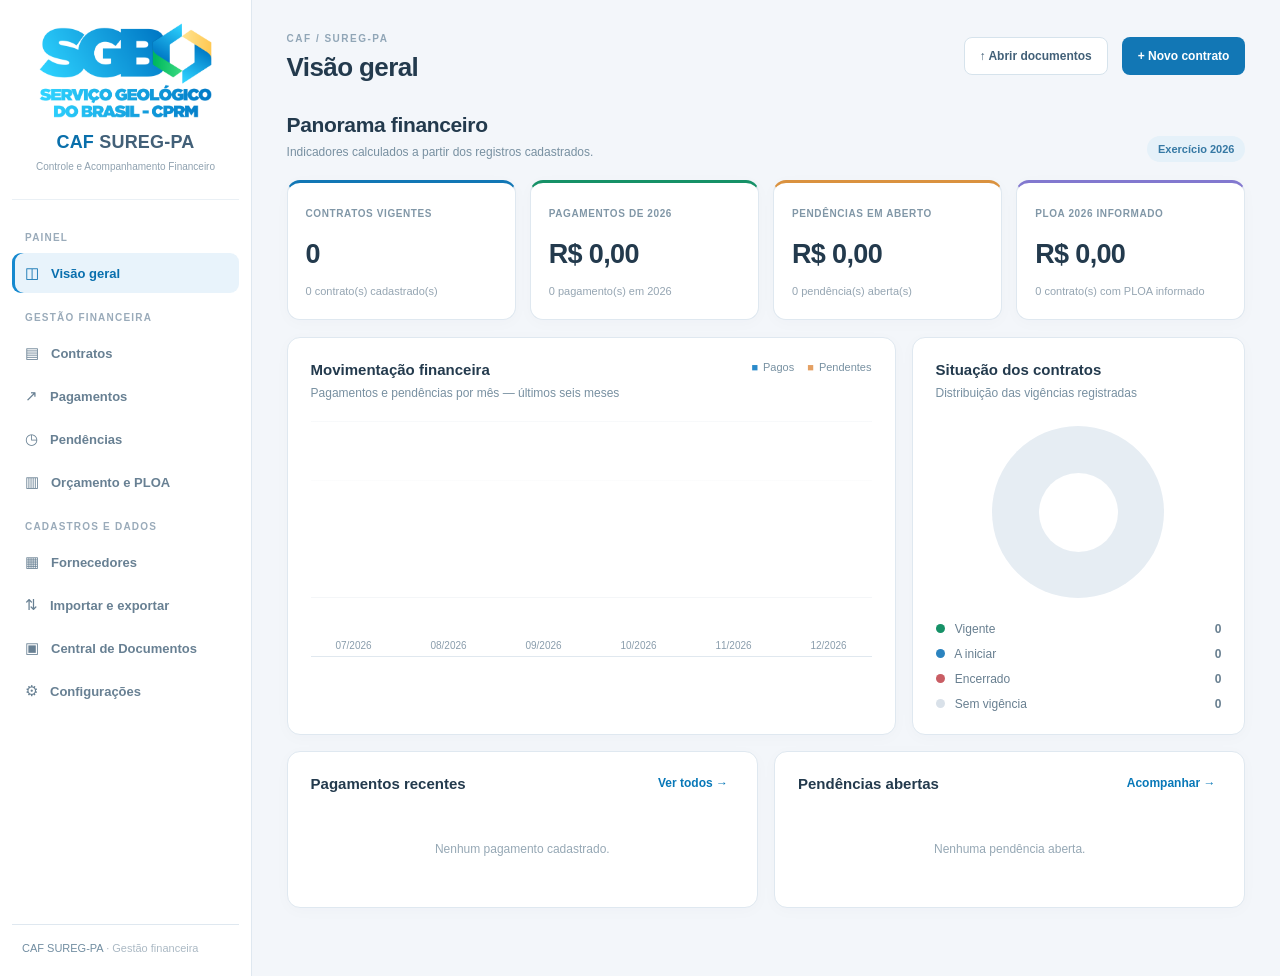
==== commit 8530bd40: "Add script tag to include app.js" ====
--- a/index.html
+++ b/index.html
@@ -1090,5 +1090,8 @@
 <div id="toast" class="toast"
   role="status" aria-live="polite"></div>
 
+<script type="module" src="./app.js"></script>
+
+  
 </body>
 </html>
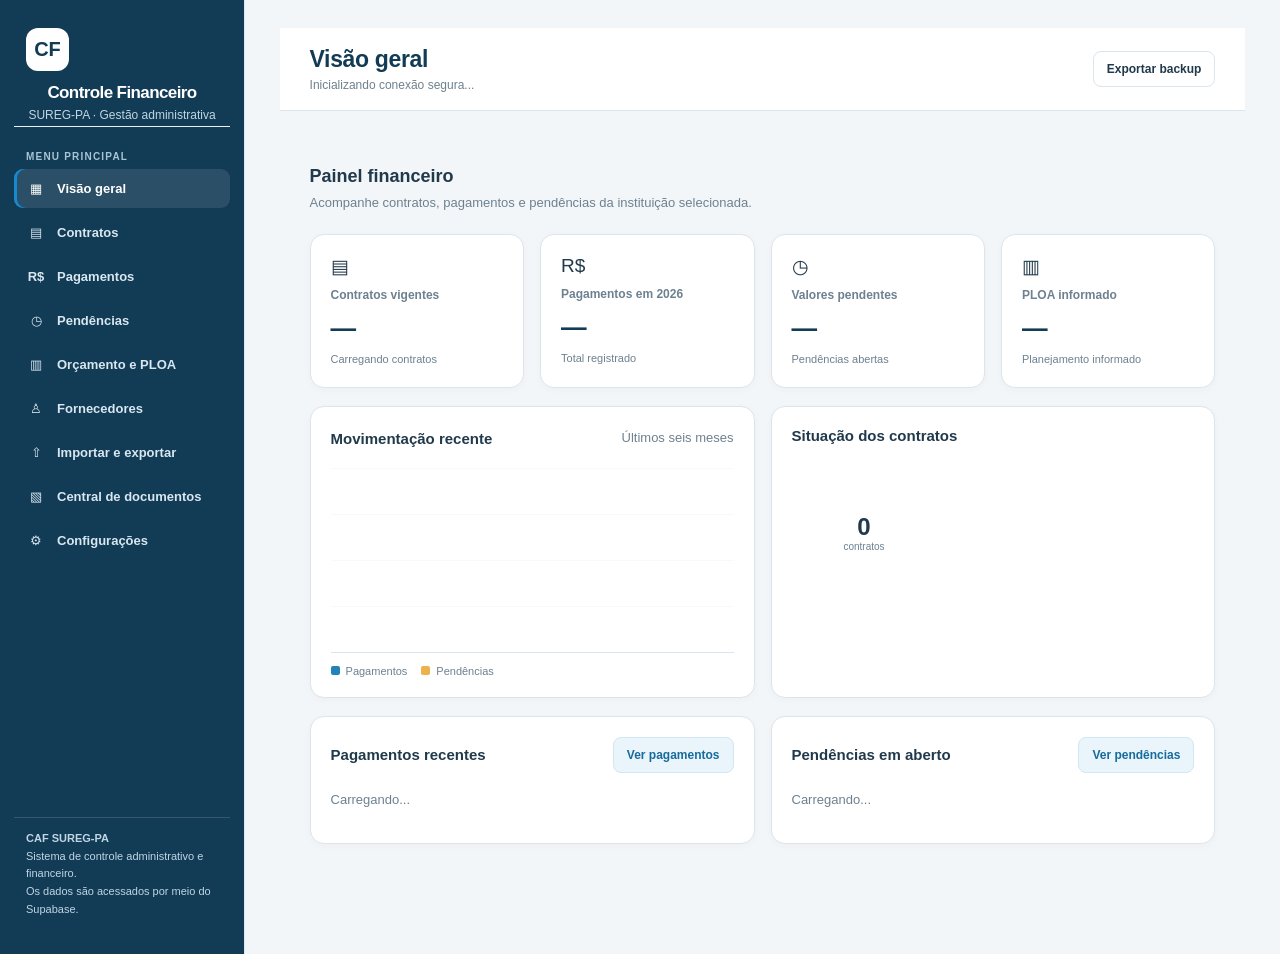
==== commit 3e408e80: "Update print statement from 'Hello' to 'Goodbye'" ====
--- a/index.html
+++ b/index.html
@@ -1,1097 +1,1135 @@
 
-<!doctype html>
+<!DOCTYPE html>
 <html lang="pt-BR">
 <head>
   <meta charset="UTF-8">
-  <meta name="viewport" content="width=device-width,initial-scale=1">
-  <meta name="theme-color" content="#124f7f">
-  <meta name="description" content="CAF SUREG-PA — Controle e Acompanhamento Financeiro">
-  <title>CAF SUREG-PA | Gestão Financeira</title>
-
-  <link rel="icon" href="assets/favicon.ico?v=9">
-  <link rel="stylesheet" href="src/style.css?v=9">
-  <script defer src="src/app.js?v=9"></script>
+  <meta name="viewport" content="width=device-width, initial-scale=1.0">
+  <meta name="theme-color" content="#123b55">
+  <meta name="description" content="Controle Financeiro SUREG-PA — gestão de contratos, pagamentos, fornecedores e pendências.">
+  <title>Controle Financeiro SUREG-PA</title>
+  <link rel="stylesheet" href="src/style.css">
 
   <style>
-    /* Estilos exclusivos da Central de Documentos */
-    .docs-panel {
-      border-top: 3px solid #1277b5;
-    }
-    .docs-dropzone { margin-top: 16px; }
-    .docs-toolbar {
+    :root {
+      color-scheme: light;
+      --navy: #123b55;
+      --blue: #176b9b;
+      --blue-light: #e9f4fb;
+      --bg: #f3f6f9;
+      --card: #fff;
+      --text: #20394b;
+      --muted: #6d8190;
+      --border: #dce5ec;
+      --green: #21865a;
+      --red: #b83c43;
+      --orange: #b77b1d;
+      --radius: 14px;
+      font-family: Inter, "Segoe UI", Arial, sans-serif;
+    }
+
+    * { box-sizing: border-box; }
+
+    body {
+      margin: 0;
+      background: var(--bg);
+      color: var(--text);
+    }
+
+    button, input, select, textarea { font: inherit; }
+    button { cursor: pointer; }
+    button:disabled { opacity: .5; cursor: not-allowed; }
+
+    .app-layout {
+      min-height: 100vh;
+      display: grid;
+      grid-template-columns: 245px minmax(0, 1fr);
+    }
+
+    .sidebar {
+      background: var(--navy);
+      color: white;
+      padding: 24px 14px;
       display: flex;
-      align-items: end;
-      gap: 10px;
+      flex-direction: column;
+      gap: 24px;
+    }
+
+    .brand { padding: 4px 12px; }
+    .brand-mark {
+      width: 43px;
+      height: 43px;
+      border-radius: 12px;
+      display: grid;
+      place-items: center;
+      background: #fff;
+      color: var(--navy);
+      font-weight: 900;
+      font-size: 20px;
+      margin-bottom: 12px;
+    }
+    .brand h1 { font-size: 17px; margin: 0 0 5px; }
+    .brand p { color: #c0d6e5; font-size: 12px; margin: 0; }
+
+    .nav-section-title {
+      color: #a8c4d5;
+      text-transform: uppercase;
+      font-size: 10px;
+      font-weight: 800;
+      letter-spacing: 1.2px;
+      padding: 0 12px;
+      margin: 0 0 7px;
+    }
+
+    .nav-menu { display: grid; gap: 5px; }
+
+    .nav-link {
+      display: flex;
+      align-items: center;
+      gap: 11px;
+      width: 100%;
+      padding: 12px;
+      color: #d8e7f0;
+      border: 0;
+      border-radius: 9px;
+      background: transparent;
+      text-align: left;
+      font-size: 13px;
+      font-weight: 600;
+    }
+
+    .nav-link:hover, .nav-link.active {
+      background: #ffffff1a;
+      color: white;
+    }
+
+    .nav-icon { width: 20px; text-align: center; }
+
+    .sidebar-footer {
+      margin-top: auto;
+      padding: 12px;
+      color: #c0d6e5;
+      font-size: 11px;
+      line-height: 1.6;
+      border-top: 1px solid #ffffff25;
+    }
+
+    .main { min-width: 0; }
+
+    .topbar {
+      min-height: 83px;
+      background: #fff;
+      border-bottom: 1px solid var(--border);
+      padding: 18px 30px;
+      display: flex;
+      align-items: center;
+      justify-content: space-between;
+      gap: 16px;
       flex-wrap: wrap;
-      margin: 15px 0;
-    }
-    .docs-toolbar label {
-      color: #55768c;
+    }
+
+    .topbar h2 { margin: 0; font-size: 23px; color: var(--navy); }
+    .topbar p { margin: 5px 0 0; font-size: 12px; color: var(--muted); }
+    .header-actions { display: flex; align-items: center; gap: 8px; flex-wrap: wrap; }
+
+    .content { padding: 25px 30px 40px; max-width: 1600px; margin: auto; }
+    .view[hidden], [hidden] { display: none !important; }
+
+    .page-intro { margin-bottom: 20px; }
+    .page-intro h3 { margin: 0 0 6px; font-size: 18px; }
+    .page-intro p { margin: 0; color: var(--muted); font-size: 13px; line-height: 1.6; }
+
+    .grid { display: grid; gap: 16px; }
+    .grid-4 { grid-template-columns: repeat(4, minmax(0, 1fr)); }
+    .grid-3 { grid-template-columns: repeat(3, minmax(0, 1fr)); }
+    .grid-2 { grid-template-columns: repeat(2, minmax(0, 1fr)); }
+
+    .panel, .kpi, .summary-card {
+      background: var(--card);
+      border: 1px solid var(--border);
+      border-radius: var(--radius);
+      box-shadow: 0 2px 7px #17374a08;
+    }
+
+    .panel { padding: 20px; min-width: 0; margin-bottom: 18px; }
+    .panel-header {
+      display: flex;
+      align-items: center;
+      justify-content: space-between;
+      gap: 12px;
+      flex-wrap: wrap;
+      margin-bottom: 16px;
+    }
+
+    .panel-header h3 { margin: 0; font-size: 15px; }
+    .muted, small { color: var(--muted); }
+    .muted { font-size: 13px; }
+
+    .kpi { padding: 20px; min-width: 0; }
+    .kpi-label { font-size: 12px; color: var(--muted); font-weight: 700; }
+    .kpi-value { font-size: clamp(19px, 2vw, 27px); font-weight: 800; margin: 12px 0 8px; color: var(--navy); overflow-wrap: anywhere; }
+    .kpi-sub { font-size: 11px; color: var(--muted); line-height: 1.5; }
+    .kpi-symbol { font-size: 19px; margin-bottom: 10px; }
+
+    .btn {
+      border: 1px solid transparent;
+      border-radius: 8px;
+      padding: 10px 13px;
+      display: inline-flex;
+      align-items: center;
+      justify-content: center;
+      gap: 7px;
       font-size: 12px;
       font-weight: 750;
-    }
-    .docs-toolbar select {
-      min-width: 140px;
-      padding: 10px;
-      border: 1px solid #d9e5ed;
+      white-space: nowrap;
+    }
+
+    .btn.primary { background: var(--blue); color: white; }
+    .btn.primary:hover { background: #115780; }
+    .btn.secondary { background: var(--blue-light); color: var(--blue); border-color: #d1e7f5; }
+    .btn.subtle { background: white; color: var(--text); border-color: var(--border); }
+    .btn.danger { background: #fff0f0; color: var(--red); border-color: #f1cccc; }
+    .btn.small { padding: 7px 9px; }
+
+    .toolbar {
+      display: flex;
+      gap: 9px;
+      flex-wrap: wrap;
+      align-items: center;
+      margin-bottom: 16px;
+    }
+
+    .field {
+      display: flex;
+      flex-direction: column;
+      gap: 6px;
+      min-width: 0;
+    }
+
+    .field label, label.field { font-size: 12px; font-weight: 750; color: #365366; }
+
+    input, select, textarea {
+      width: 100%;
+      min-width: 0;
+      padding: 10px 11px;
+      border: 1px solid #ccd9e2;
       border-radius: 8px;
-      color: #38566a;
-      background: #f9fbfd;
-    }
-    .docs-table-scroll { max-height: 400px; }
-    .docs-found {
-      display: grid;
-      gap: 10px;
-      margin: 15px 0 19px;
-    }
-    .docs-found-item {
-      display: grid;
-      gap: 5px;
-      padding: 12px;
-      border: 1px solid #dfe8f0;
+      background: white;
+      color: var(--text);
+      outline: none;
+    }
+
+    input:focus, select:focus, textarea:focus {
+      border-color: var(--blue);
+      box-shadow: 0 0 0 3px #176b9b17;
+    }
+
+    input[type="checkbox"] { width: auto; }
+    textarea { resize: vertical; min-height: 85px; }
+    .toolbar input, .toolbar select { width: auto; flex: 1 1 160px; }
+    .field-grid { display: grid; grid-template-columns: repeat(2, minmax(0, 1fr)); gap: 15px; }
+    .field-grid .wide { grid-column: 1 / -1; }
+    .form-actions { display: flex; justify-content: flex-end; gap: 8px; margin-top: 20px; }
+
+    .table-wrap { width: 100%; overflow-x: auto; }
+    table { border-collapse: collapse; width: 100%; font-size: 12px; }
+    th, td { padding: 12px 11px; border-bottom: 1px solid #e8edf1; text-align: left; vertical-align: middle; }
+    th { background: #f7fafc; color: #5e7586; font-size: 10px; text-transform: uppercase; letter-spacing: .4px; white-space: nowrap; }
+    td { line-height: 1.5; }
+    tbody tr:hover { background: #f8fbfd; }
+
+    .status-pill {
+      display: inline-flex;
+      border-radius: 100px;
+      padding: 5px 8px;
+      font-size: 10px;
+      font-weight: 800;
+      background: #fff3db;
+      color: #946314;
+      white-space: nowrap;
+    }
+    .status-pill.good { background: #e1f5e9; color: #167446; }
+    .status-pill.bad { background: #ffe6e6; color: #a62e35; }
+
+    .mini-row {
+      display: flex;
+      justify-content: space-between;
+      gap: 14px;
+      padding: 13px 0;
+      border-bottom: 1px solid #edf1f4;
+      font-size: 12px;
+    }
+    .mini-row:last-child { border-bottom: 0; }
+    .mini-row small { display: block; margin-top: 5px; font-size: 10px; }
+
+    .bar-chart {
+      height: 185px;
+      display: flex;
+      align-items: stretch;
+      gap: 14px;
+      padding: 15px 4px 0;
+      border-bottom: 1px solid var(--border);
+    }
+    .bar-group { flex: 1; min-width: 0; display: flex; flex-direction: column; align-items: center; justify-content: flex-end; gap: 8px; }
+    .bar-pair { display: flex; align-items: flex-end; justify-content: center; gap: 4px; height: 135px; width: 100%; }
+    .bar-paid, .bar-open { display: block; width: min(24px, 40%); border-radius: 4px 4px 0 0; min-height: 2px; }
+    .bar-paid { background: #2383b6; }
+    .bar-open { background: #edb24c; }
+    .bar-group small { font-size: 10px; }
+
+    .chart-legend { display: flex; gap: 14px; flex-wrap: wrap; margin-top: 12px; font-size: 11px; color: var(--muted); }
+    .chart-legend span::before { content: ""; display: inline-block; width: 9px; height: 9px; border-radius: 2px; background: #2383b6; margin-right: 6px; }
+    .chart-legend .pending-key::before { background: #edb24c; }
+
+    .status-chart { display: flex; align-items: center; gap: 20px; flex-wrap: wrap; }
+    #statusDonut {
+      width: 145px; height: 145px; border-radius: 50%; display: grid; place-items: center; flex: 0 0 auto;
+    }
+    #statusDonut span { width: 90px; height: 90px; background: white; border-radius: 50%; display: grid; place-content: center; text-align: center; font-size: 24px; font-weight: 800; }
+    #statusDonut small { font-size: 10px; font-weight: 500; }
+    #statusLegend { flex: 1; min-width: 130px; }
+    #statusLegend > div { display: flex; justify-content: space-between; gap: 12px; padding: 7px 0; font-size: 12px; }
+
+    .pending-card {
+      display: flex;
+      justify-content: space-between;
+      gap: 18px;
+      padding: 16px 0;
+      border-bottom: 1px solid #e8edf1;
+    }
+    .pending-card:last-child { border-bottom: 0; }
+    .pending-card p { font-size: 12px; line-height: 1.5; }
+    .button-row { display: flex; gap: 5px; flex-wrap: wrap; margin-top: 9px; }
+    .summary-card { padding: 17px; display: flex; flex-direction: column; gap: 10px; }
+    .summary-card span { font-size: 11px; color: var(--muted); }
+    .summary-card strong { font-size: 18px; overflow-wrap: anywhere; }
+
+    .progress { height: 10px; background: #e7edf2; border-radius: 10px; overflow: hidden; margin: 12px 0; }
+    .progress > div { height: 100%; width: 0; background: #21865a; transition: width .2s; }
+
+    .dropzone {
+      border: 2px dashed #b7cbd9;
+      border-radius: 12px;
+      padding: 35px 18px;
+      text-align: center;
+      background: #f9fcfe;
+      cursor: pointer;
+    }
+    .dropzone:hover, .dropzone.dragover { background: #edf7fc; border-color: var(--blue); }
+    .dropzone strong { display: block; margin-bottom: 8px; }
+    .dropzone p { font-size: 12px; color: var(--muted); margin: 0; }
+
+    .notice {
+      background: #eef7fc;
+      border: 1px solid #d1e7f5;
+      color: #275772;
+      padding: 13px 15px;
       border-radius: 9px;
-      background: #f8fbfd;
       font-size: 12px;
-    }
-    .docs-found-item span {
-      overflow-wrap: anywhere;
-      color: #607f91;
-    }
-    .docs-subheading { margin-top: 24px; }
-    .docs-text-label {
-      display: block;
-      margin: 15px 0 8px;
+      line-height: 1.6;
+      margin-bottom: 15px;
+    }
+
+    .error-box {
+      white-space: pre-wrap;
+      color: #a32626;
       font-size: 12px;
-      font-weight: 750;
-    }
-    #docsText {
-      display: block;
-      width: 100%;
-      min-height: 260px;
-      padding: 13px;
-      border: 1px solid #dfe8f0;
-      border-radius: 9px;
-      background: #fbfcfe;
-      color: #27485e;
-      resize: vertical;
       line-height: 1.6;
-      font-family: Consolas, monospace;
+      margin-top: 10px;
+    }
+
+    dialog {
+      width: min(700px, calc(100% - 24px));
+      max-height: 90vh;
+      overflow-y: auto;
+      border: 0;
+      border-radius: 16px;
+      padding: 24px;
+      box-shadow: 0 20px 80px #0004;
+      color: var(--text);
+    }
+    dialog::backdrop { background: #0b2538a8; }
+    dialog h2 { font-size: 19px; margin: 0 0 20px; color: var(--navy); }
+    .dialog-top { display: flex; align-items: center; justify-content: space-between; gap: 12px; }
+    .dialog-top button { border: 0; background: transparent; font-size: 22px; }
+    #toast {
+      position: fixed;
+      right: 20px;
+      bottom: 20px;
+      z-index: 100001;
+      max-width: min(430px, calc(100% - 40px));
+      background: #163f57;
+      color: white;
+      padding: 13px 17px;
+      border-radius: 10px;
+      box-shadow: 0 8px 30px #0002;
       font-size: 12px;
+      opacity: 0;
+      pointer-events: none;
+      transform: translateY(8px);
+      transition: .2s;
+    }
+    #toast.show { opacity: 1; transform: translateY(0); }
+    #toast[data-kind="error"] { background: #a32626; }
+    #toast[data-kind="success"] { background: #176c46; }
+
+    @media (max-width: 1100px) {
+      .grid-4 { grid-template-columns: repeat(2, minmax(0, 1fr)); }
+      .content { padding: 20px; }
+      .topbar { padding: 17px 20px; }
+    }
+
+    @media (max-width: 760px) {
+      .app-layout { grid-template-columns: 1fr; }
+      .sidebar { padding: 12px; gap: 12px; }
+      .brand { display: flex; align-items: center; gap: 12px; padding: 5px; }
+      .brand-mark { margin: 0; flex: 0 0 42px; }
+      .brand h1 { font-size: 15px; }
+      .nav-section-title { display: none; }
+      .nav-menu { display: flex; overflow-x: auto; padding-bottom: 3px; }
+      .nav-link { width: auto; flex: 0 0 auto; padding: 10px; }
+      .nav-icon { display: none; }
+      .sidebar-footer { display: none; }
+      .topbar { align-items: flex-start; padding: 16px; }
+      .topbar h2 { font-size: 20px; }
+      .content { padding: 14px; }
+      .grid-3, .grid-2 { grid-template-columns: 1fr; }
+      .panel { padding: 15px; }
+      .field-grid { grid-template-columns: 1fr; }
+      .field-grid .wide { grid-column: auto; }
+      .pending-card { flex-direction: column; }
+      .grid-4 { gap: 10px; }
+      .kpi { padding: 14px; }
+      .kpi-value { font-size: 20px; }
     }
   </style>
 </head>
 
 <body>
-<div class="app-layout">
-
-  <!-- MENU LATERAL -->
-  <aside class="sidebar" aria-label="Menu principal">
-
-    <div class="brand">
-      <img src="assets/logo-sgb.png" alt="Serviço Geológico do Brasil">
-      <strong>CAF <span>SUREG-PA</span></strong>
-      <small>Controle e Acompanhamento Financeiro</small>
+  <div class="app-layout">
+    <aside class="sidebar">
+      <div class="brand">
+        <div class="brand-mark">CF</div>
+        <div>
+          <h1>Controle Financeiro</h1>
+          <p>SUREG-PA · Gestão administrativa</p>
+        </div>
+      </div>
+
+      <div>
+        <p class="nav-section-title">Menu principal</p>
+        <nav class="nav-menu" aria-label="Navegação principal">
+          <button class="nav-link active" data-view="dashboard"><span class="nav-icon">▦</span>Visão geral</button>
+          <button class="nav-link" data-view="contracts"><span class="nav-icon">▤</span>Contratos</button>
+          <button class="nav-link" data-view="payments"><span class="nav-icon">R$</span>Pagamentos</button>
+          <button class="nav-link" data-view="pending"><span class="nav-icon">◷</span>Pendências</button>
+          <button class="nav-link" data-view="budget"><span class="nav-icon">▥</span>Orçamento e PLOA</button>
+          <button class="nav-link" data-view="suppliers"><span class="nav-icon">♙</span>Fornecedores</button>
+          <button class="nav-link" data-view="files"><span class="nav-icon">⇧</span>Importar e exportar</button>
+          <button class="nav-link" data-view="documents"><span class="nav-icon">▧</span>Central de documentos</button>
+          <button class="nav-link" data-view="settings"><span class="nav-icon">⚙</span>Configurações</button>
+        </nav>
+      </div>
+
+      <div class="sidebar-footer">
+        <strong>CAF SUREG-PA</strong><br>
+        Sistema de controle administrativo e financeiro.<br>
+        <span>Os dados são acessados por meio do Supabase.</span>
+      </div>
+    </aside>
+
+    <main class="main">
+      <header class="topbar">
+        <div>
+          <h2 id="pageTitle">Visão geral</h2>
+          <p id="storageInfo">Inicializando conexão segura...</p>
+        </div>
+        <div class="header-actions">
+          <button type="button" class="btn subtle" id="backupButton">Exportar backup</button>
+        </div>
+      </header>
+
+      <div class="content">
+        <!-- VISÃO GERAL -->
+        <section class="view" id="view-dashboard">
+          <div class="page-intro">
+            <h3>Painel financeiro</h3>
+            <p>Acompanhe contratos, pagamentos e pendências da instituição selecionada.</p>
+          </div>
+
+          <div class="grid grid-4">
+            <article class="kpi">
+              <div class="kpi-symbol">▤</div>
+              <div class="kpi-label">Contratos vigentes</div>
+              <div class="kpi-value" id="kpiActive">—</div>
+              <div class="kpi-sub" id="kpiActiveSub">Carregando contratos</div>
+            </article>
+            <article class="kpi">
+              <div class="kpi-symbol">R$</div>
+              <div class="kpi-label">Pagamentos em 2026</div>
+              <div class="kpi-value" id="kpiPaid">—</div>
+              <div class="kpi-sub" id="kpiPaidSub">Total registrado</div>
+            </article>
+            <article class="kpi">
+              <div class="kpi-symbol">◷</div>
+              <div class="kpi-label">Valores pendentes</div>
+              <div class="kpi-value" id="kpiPending">—</div>
+              <div class="kpi-sub" id="kpiPendingSub">Pendências abertas</div>
+            </article>
+            <article class="kpi">
+              <div class="kpi-symbol">▥</div>
+              <div class="kpi-label">PLOA informado</div>
+              <div class="kpi-value" id="kpiPloa">—</div>
+              <div class="kpi-sub" id="kpiPloaSub">Planejamento informado</div>
+            </article>
+          </div>
+
+          <div class="grid grid-2" style="margin-top:18px">
+            <section class="panel">
+              <div class="panel-header">
+                <h3>Movimentação recente</h3>
+                <span class="muted">Últimos seis meses</span>
+              </div>
+              <div class="bar-chart" id="monthlyChart"></div>
+              <div class="chart-legend">
+                <span>Pagamentos</span>
+                <span class="pending-key">Pendências</span>
+              </div>
+            </section>
+
+            <section class="panel">
+              <div class="panel-header"><h3>Situação dos contratos</h3></div>
+              <div class="status-chart">
+                <div id="statusDonut"><span>0<small>contratos</small></span></div>
+                <div id="statusLegend"></div>
+              </div>
+            </section>
+          </div>
+
+          <div class="grid grid-2" style="margin-top:0">
+            <section class="panel">
+              <div class="panel-header">
+                <h3>Pagamentos recentes</h3>
+                <button class="btn secondary" data-view="payments">Ver pagamentos</button>
+              </div>
+              <div id="recentPayments"><p class="muted">Carregando...</p></div>
+            </section>
+
+            <section class="panel">
+              <div class="panel-header">
+                <h3>Pendências em aberto</h3>
+                <button class="btn secondary" data-view="pending">Ver pendências</button>
+              </div>
+              <div id="recentPending"><p class="muted">Carregando...</p></div>
+            </section>
+          </div>
+        </section>
+
+        <!-- CONTRATOS -->
+        <section class="view" id="view-contracts" hidden>
+          <div class="page-intro">
+            <h3>Gestão de contratos</h3>
+            <p>Cadastre e acompanhe a vigência, o valor e os dados dos contratos.</p>
+          </div>
+
+          <section class="panel">
+            <div class="panel-header">
+              <h3>Contratos cadastrados</h3>
+              <button class="btn primary" data-action="new-contract">+ Novo contrato</button>
+            </div>
+            <div class="toolbar">
+              <input id="searchContracts" type="search" placeholder="Buscar contrato, processo ou fornecedor">
+              <select id="filterContractStatus">
+                <option value="todos">Todas as situações</option>
+                <option value="Vigente">Vigentes</option>
+                <option value="A iniciar">A iniciar</option>
+                <option value="Encerrado">Encerrados</option>
+                <option value="Sem vigência">Sem vigência informada</option>
+              </select>
+              <span class="muted" id="countContracts">0 contratos</span>
+            </div>
+            <div class="table-wrap">
+              <table>
+                <thead><tr><th>Contrato / processo</th><th>Fornecedor</th><th>Vigência</th><th>Valor</th><th>Situação</th><th>Ações</th></tr></thead>
+                <tbody id="rowsContracts"><tr><td colspan="6">Carregando...</td></tr></tbody>
+              </table>
+            </div>
+          </section>
+        </section>
+
+        <!-- PAGAMENTOS -->
+        <section class="view" id="view-payments" hidden>
+          <div class="page-intro">
+            <h3>Gestão de pagamentos</h3>
+            <p>Registre pagamentos vinculados aos contratos e consulte os valores lançados.</p>
+          </div>
+
+          <section class="panel">
+            <div class="panel-header">
+              <h3>Registros de pagamentos</h3>
+              <button class="btn primary" data-action="new-payment">+ Novo pagamento</button>
+            </div>
+            <div class="toolbar">
+              <input id="searchPayments" type="search" placeholder="Buscar contrato, documento ou descrição">
+              <input id="filterPaymentMonth" type="month" aria-label="Filtrar por competência">
+              <button id="clearPaymentFilters" class="btn subtle" type="button">Limpar filtros</button>
+              <span id="countPayments" class="muted">0 pagamentos</span>
+            </div>
+            <div class="table-wrap">
+              <table>
+                <thead><tr><th>Data</th><th>Contrato</th><th>Competência</th><th>Documento / descrição</th><th>Valor</th><th>Ações</th></tr></thead>
+                <tbody id="rowsPayments"><tr><td colspan="6">Carregando...</td></tr></tbody>
+              </table>
+            </div>
+          </section>
+        </section>
+
+        <!-- PENDÊNCIAS -->
+        <section class="view" id="view-pending" hidden>
+          <div class="page-intro">
+            <h3>Pendências administrativas e financeiras</h3>
+            <p>Acompanhe prazos, observações e resolução das pendências.</p>
+          </div>
+
+          <section class="panel">
+            <div class="panel-header">
+              <h3>Lista de pendências</h3>
+              <button class="btn primary" data-action="new-pending">+ Nova pendência</button>
+            </div>
+            <div class="toolbar">
+              <input id="searchPending" type="search" placeholder="Buscar pendência ou contrato">
+              <select id="filterPendingStatus">
+                <option value="aberto">Em aberto</option>
+                <option value="concluido">Concluídas</option>
+                <option value="todos">Todas</option>
+              </select>
+              <span id="countPending" class="muted">0 pendências</span>
+            </div>
+            <div id="pendingCards"><p class="muted">Carregando...</p></div>
+          </section>
+        </section>
+
+        <!-- ORÇAMENTO -->
+        <section class="view" id="view-budget" hidden>
+          <div class="page-intro">
+            <h3>Orçamento e PLOA</h3>
+            <p>Consulte os valores de planejamento registrados nos contratos e os pagamentos lançados.</p>
+          </div>
+
+          <section class="panel">
+            <div class="panel-header"><h3>Execução dos valores informados</h3></div>
+            <div class="grid grid-3" id="budgetSummary">
+              <article class="summary-card"><span>PLOA informado</span><strong>R$ 0,00</strong></article>
+              <article class="summary-card"><span>Pago em 2026</span><strong>R$ 0,00</strong></article>
+              <article class="summary-card"><span>Contratos</span><strong>0</strong></article>
+            </div>
+            <p class="muted" style="margin-top:20px">Percentual pago em relação ao PLOA informado</p>
+            <strong id="budgetPercent">—</strong>
+            <div class="progress"><div id="budgetBar"></div></div>
+          </section>
+
+          <section class="panel">
+            <div class="panel-header"><h3>Detalhamento por contrato</h3></div>
+            <div class="table-wrap">
+              <table>
+                <thead><tr><th>Fornecedor / contrato</th><th>Gasto 2025</th><th>PLOA 2026</th><th>Pago em 2026</th><th>Execução</th><th>Ações</th></tr></thead>
+                <tbody id="rowsBudget"><tr><td colspan="6">Nenhum contrato cadastrado.</td></tr></tbody>
+              </table>
+            </div>
+          </section>
+        </section>
+
+        <!-- FORNECEDORES -->
+        <section class="view" id="view-suppliers" hidden>
+          <div class="page-intro">
+            <h3>Cadastro de fornecedores</h3>
+            <p>Mantenha os dados de identificação e contato dos fornecedores.</p>
+          </div>
+
+          <section class="panel">
+            <div class="panel-header">
+              <h3>Fornecedores cadastrados</h3>
+              <button class="btn primary" data-action="new-supplier">+ Novo fornecedor</button>
+            </div>
+            <div class="toolbar">
+              <input id="searchSuppliers" type="search" placeholder="Buscar nome ou CNPJ">
+              <span id="countSuppliers" class="muted">0 fornecedores</span>
+            </div>
+            <div class="table-wrap">
+              <table>
+                <thead><tr><th>Nome / razão social</th><th>CNPJ</th><th>Contato</th><th>Contratos</th><th>Ações</th></tr></thead>
+                <tbody id="rowsSuppliers"><tr><td colspan="5">Carregando...</td></tr></tbody>
+              </table>
+            </div>
+          </section>
+        </section>
+
+        <!-- IMPORTAÇÃO E EXPORTAÇÃO -->
+        <section class="view" id="view-files" hidden>
+          <div class="page-intro">
+            <h3>Importação e exportação de dados</h3>
+            <p>Importe CSV com prévia antes de gravar os registros no banco.</p>
+          </div>
+
+          <div class="notice">
+            Revise os dados antes de confirmar. A importação registra o resultado e as linhas rejeitadas quando o banco permite a operação. Arquivos de sistemas governamentais podem exigir adaptação dos cabeçalhos.
+          </div>
+
+          <section class="panel">
+            <div class="panel-header"><h3>1. Escolha o destino</h3></div>
+            <div class="field" style="max-width:400px">
+              <label for="importType">Módulo de destino</label>
+              <select id="importType">
+                <option value="suppliers">Fornecedores</option>
+                <option value="contracts">Contratos</option>
+                <option value="payments">Pagamentos</option>
+                <option value="pendencias">Pendências</option>
+              </select>
+            </div>
+            <div class="toolbar" style="margin-top:14px">
+              <button class="btn secondary" type="button" data-template="suppliers">Modelo de fornecedores</button>
+              <button class="btn secondary" type="button" data-template="contracts">Modelo de contratos</button>
+              <button class="btn secondary" type="button" data-template="payments">Modelo de pagamentos</button>
+              <button class="btn secondary" type="button" data-template="pendencias">Modelo de pendências</button>
+            </div>
+          </section>
+
+          <section class="panel">
+            <div class="panel-header"><h3>2. Selecione o arquivo CSV</h3></div>
+            <div class="dropzone" id="csvDropzone" role="button" tabindex="0" aria-label="Selecionar ou arrastar arquivo CSV">
+              <strong>Selecione ou arraste um arquivo CSV</strong>
+              <p>Confira o cabeçalho, o delimitador e os dados antes de importar.</p>
+              <button class="btn secondary" type="button" id="chooseCsv" style="margin-top:15px">Escolher arquivo</button>
+            </div>
+            <input id="csvFile" type="file" accept=".csv,.txt,text/csv,text/plain" hidden>
+            <p id="importMessage" class="muted" style="margin-top:12px"></p>
+          </section>
+
+          <section class="panel" id="importPreview" hidden>
+            <div class="panel-header"><h3>3. Conferir prévia</h3></div>
+            <div class="grid grid-3" id="importSummary"></div>
+            <div class="table-wrap" style="margin-top:15px">
+              <table id="previewTable"></table>
+            </div>
+            <p id="importErrors" class="error-box"></p>
+            <div class="form-actions">
+              <button class="btn subtle" type="button" id="cancelImport">Cancelar</button>
+              <button class="btn primary" type="button" id="confirmImport">Confirmar importação</button>
+            </div>
+          </section>
+
+          <section class="panel">
+            <div class="panel-header"><h3>Backup e restauração</h3></div>
+            <p class="muted">O backup JSON contém registros da instituição carregada. Guarde-o em local protegido e evite compartilhá-lo, pois pode conter dados financeiros.</p>
+            <div class="toolbar">
+              <button type="button" class="btn secondary" id="backupButton">Exportar backup JSON</button>
+              <button type="button" class="btn subtle" id="restoreButton">Restaurar backup JSON</button>
+              <input type="file" id="restoreFile" accept=".json,application/json" hidden>
+            </div>
+          </section>
+        </section>
+
+        <!-- CENTRAL DE DOCUMENTOS -->
+        <section class="view" id="view-documents" hidden>
+          <div class="page-intro">
+            <h3>Central de documentos</h3>
+            <p>Leia documentos no navegador, visualize planilhas e encaminhe dados tabulares ao importador.</p>
+          </div>
+
+          <div class="notice">
+            A extração de texto não substitui a conferência documental. PDFs digitalizados podem precisar de OCR. Evite enviar documentos com dados pessoais desnecessários.
+          </div>
+
+          <section class="panel">
+            <div class="panel-header"><h3>Selecionar documento</h3></div>
+            <div class="dropzone" id="docsDropzone" role="button" tabindex="0" aria-label="Selecionar documento">
+              <strong>Arraste ou selecione um documento</strong>
+              <p>Formatos: CSV, TXT, XLSX, XLS, PDF e DOCX.</p>
+              <button class="btn secondary" id="docsChoose" type="button" style="margin-top:15px">Selecionar documento</button>
+            </div>
+            <input id="docsFile" type="file" accept=".csv,.txt,.xlsx,.xls,.pdf,.docx" hidden>
+            <p id="docsMessage" class="muted" style="margin-top:12px">Nenhum documento selecionado.</p>
+          </section>
+
+          <section class="panel" id="docsResult" hidden>
+            <div class="panel-header">
+              <div>
+                <h3 id="docsFilename">Documento</h3>
+                <p id="docsMetadata" class="muted"></p>
+              </div>
+              <button class="btn subtle" id="docsClear" type="button">Limpar</button>
+            </div>
+
+            <div id="docsSpreadsheet" hidden>
+              <div class="toolbar">
+                <label class="field" style="flex:1">
+                  <span>Aba da planilha</span>
+                  <select id="docsSheetSelect"><option value="0">Planilha</option></select>
+                </label>
+                <span class="muted" id="docsSheetInfo"></span>
+              </div>
+              <div class="table-wrap">
+                <table id="docsTable"></table>
+              </div>
+              <div class="field" style="margin-top:16px;max-width:400px">
+                <label for="docsTarget">Enviar tabela para</label>
+                <select id="docsTarget">
+                  <option value="suppliers">Fornecedores</option>
+                  <option value="contracts">Contratos</option>
+                  <option value="payments">Pagamentos</option>
+                  <option value="pendencias">Pendências</option>
+                </select>
+              </div>
+              <div class="form-actions">
+                <button class="btn primary" id="docsToImporter" type="button">Enviar ao importador</button>
+              </div>
+            </div>
+
+            <div id="docsTextResult" hidden>
+              <div class="field">
+                <label for="docsText">Texto extraído</label>
+                <textarea id="docsText" rows="14"></textarea>
+              </div>
+              <p id="docsTextNote" class="muted"></p>
+              <div class="toolbar">
+                <button class="btn secondary" id="docsCopy" type="button">Copiar texto</button>
+                <button class="btn subtle" id="docsExportText" type="button">Exportar TXT</button>
+              </div>
+              <h4>Informações identificadas (revisar manualmente)</h4>
+              <div id="docsDetected" class="grid grid-2"></div>
+            </div>
+          </section>
+        </section>
+
+        <!-- CONFIGURAÇÕES -->
+        <section class="view" id="view-settings" hidden>
+          <div class="page-intro">
+            <h3>Configurações e acesso</h3>
+            <p>Informações sobre a sessão, a instituição e os cuidados com os dados.</p>
+          </div>
+
+          <section class="panel">
+            <div class="panel-header"><h3>Sessão atual</h3></div>
+            <p id="storageInfoDetail" class="muted">As informações da sessão aparecerão no cabeçalho após a autenticação.</p>
+            <div class="notice">
+              O acesso aos registros é controlado pela autenticação do Supabase e pelas políticas de segurança do banco (RLS). Não compartilhe chaves secretas nem credenciais.
+            </div>
+            <button type="button" class="btn subtle" id="refreshDataButton">Atualizar dados</button>
+          </section>
+
+          <section class="panel">
+            <div class="panel-header"><h3>Sobre o sistema</h3></div>
+            <p><strong>Controle Financeiro SUREG-PA</strong></p>
+            <p class="muted">Interface de gestão de contratos, fornecedores, pagamentos, pendências e importações.</p>
+            <p class="muted">A implantação em ambiente institucional exige testes de segurança, validação das permissões, revisão dos dados importados e política de backup.</p>
+          </section>
+        </section>
+      </div>
+    </main>
+  </div>
+
+  <!-- DIÁLOGO: FORNECEDOR -->
+  <dialog id="supplierDialog">
+    <div class="dialog-top">
+      <h2 id="supplierDialogTitle">Novo fornecedor</h2>
+      <button type="button" data-close="supplierDialog" aria-label="Fechar">×</button>
     </div>
-
-    <nav class="nav" aria-label="Módulos do sistema">
-      <span class="nav-group">PAINEL</span>
-
-      <button type="button" class="nav-link active" data-view="dashboard">
-        ◫ <span>Visão geral</span>
-      </button>
-
-      <span class="nav-group">GESTÃO FINANCEIRA</span>
-
-      <button type="button" class="nav-link" data-view="contracts">
-        ▤ <span>Contratos</span>
-      </button>
-
-      <button type="button" class="nav-link" data-view="payments">
-        ↗ <span>Pagamentos</span>
-      </button>
-
-      <button type="button" class="nav-link" data-view="pending">
-        ◷ <span>Pendências</span>
-      </button>
-
-      <button type="button" class="nav-link" data-view="budget">
-        ▥ <span>Orçamento e PLOA</span>
-      </button>
-
-      <span class="nav-group">CADASTROS E DADOS</span>
-
-      <button type="button" class="nav-link" data-view="suppliers">
-        ▦ <span>Fornecedores</span>
-      </button>
-
-      <button type="button" class="nav-link" data-view="files">
-        ⇅ <span>Importar e exportar</span>
-      </button>
-
-      <button type="button" class="nav-link" data-view="documents">
-        ▣ <span>Central de Documentos</span>
-      </button>
-
-      <button type="button" class="nav-link" data-view="settings">
-        ⚙ <span>Configurações</span>
-      </button>
-    </nav>
-
-    <div class="sidebar-bottom">
-      CAF SUREG-PA <span>· Gestão financeira</span>
+    <form id="supplierForm">
+      <div class="field-grid">
+        <div class="field wide">
+          <label for="supplierName">Razão social / nome *</label>
+          <input id="supplierName" name="nome" required maxlength="250">
+        </div>
+        <div class="field">
+          <label for="supplierCnpj">CNPJ</label>
+          <input id="supplierCnpj" name="cnpj" inputmode="numeric" placeholder="00.000.000/0000-00">
+        </div>
+        <div class="field">
+          <label for="supplierEmail">E-mail</label>
+          <input id="supplierEmail" name="email" type="email">
+        </div>
+        <div class="field">
+          <label for="supplierPhone">Telefone</label>
+          <input id="supplierPhone" name="telefone" type="tel">
+        </div>
+        <div class="field wide">
+          <label for="supplierNotes">Observações</label>
+          <textarea id="supplierNotes" name="observacoes"></textarea>
+        </div>
+      </div>
+      <div class="form-actions">
+        <button type="button" class="btn subtle" data-close="supplierDialog">Cancelar</button>
+        <button type="submit" class="btn primary">Salvar fornecedor</button>
+      </div>
+    </form>
+  </dialog>
+
+  <!-- DIÁLOGO: CONTRATO -->
+  <dialog id="contractDialog">
+    <div class="dialog-top">
+      <h2 id="contractDialogTitle">Novo contrato</h2>
+      <button type="button" data-close="contractDialog" aria-label="Fechar">×</button>
     </div>
-  </aside>
-
-  <!-- CONTEÚDO -->
-  <main class="main">
-
-    <header class="topbar">
-      <div>
-        <span class="eyebrow">CAF / SUREG-PA</span>
-        <h1 id="pageTitle">Visão geral</h1>
+    <form id="contractForm">
+      <div class="field-grid">
+        <div class="field">
+          <label for="contractNumber">Número do contrato *</label>
+          <input id="contractNumber" name="numero" required>
+        </div>
+        <div class="field">
+          <label for="contractProcess">Número do processo</label>
+          <input id="contractProcess" name="processo">
+        </div>
+        <div class="field wide">
+          <label for="contractSupplier">Fornecedor</label>
+          <select id="contractSupplier" name="supplier">
+            <option value="">Selecione um fornecedor</option>
+          </select>
+        </div>
+        <div class="field wide">
+          <label for="contractObject">Objeto do contrato</label>
+          <textarea id="contractObject" name="objeto"></textarea>
+        </div>
+        <div class="field">
+          <label for="contractValue">Valor global (R$) *</label>
+          <input id="contractValue" name="valorGlobal" type="number" min="0" step="0.01" required>
+        </div>
+        <div class="field">
+          <label for="contractUnit">Unidade</label>
+          <input id="contractUnit" name="unidade">
+        </div>
+        <div class="field">
+          <label for="contractStart">Início da vigência</label>
+          <input id="contractStart" name="vigenciaInicial" type="date">
+        </div>
+        <div class="field">
+          <label for="contractEnd">Fim da vigência</label>
+          <input id="contractEnd" name="vigenciaFinal" type="date">
+        </div>
+        <div class="field">
+          <label for="contractType">Tipo</label>
+          <input id="contractType" name="tipo">
+        </div>
+        <div class="field">
+          <label for="contractModality">Modalidade</label>
+          <input id="contractModality" name="modalidade">
+        </div>
+        <div class="field">
+          <label for="contractND">Natureza da despesa (ND)</label>
+          <input id="contractND" name="nd">
+        </div>
+        <div class="field">
+          <label for="contractCategory">Categoria</label>
+          <input id="contractCategory" name="categoria">
+        </div>
+        <div class="field">
+          <label for="contractManager">Gestor</label>
+          <input id="contractManager" name="gestor">
+        </div>
+        <div class="field">
+          <label for="contractFiscalAdm">Fiscal administrativo</label>
+          <input id="contractFiscalAdm" name="fiscalAdm">
+        </div>
+        <div class="field">
+          <label for="contractFiscalTech">Fiscal técnico</label>
+          <input id="contractFiscalTech" name="fiscalTecnico">
+        </div>
+        <div class="field">
+          <label for="contractSubstitute">Fiscal suplente</label>
+          <input id="contractSubstitute" name="suplente">
+        </div>
+        <div class="field">
+          <label for="contractGuarantee">Garantia</label>
+          <input id="contractGuarantee" name="garantia">
+        </div>
+        <div class="field">
+          <label for="contractPosts">Quantidade de postos</label>
+          <input id="contractPosts" name="postos" type="number" min="0" step="1">
+        </div>
+        <div class="field">
+          <label for="contractSalary">Salário de referência (R$)</label>
+          <input id="contractSalary" name="salario" type="number" min="0" step="0.01">
+        </div>
+        <div class="field">
+          <label for="contractCharges">Encargos (%)</label>
+          <input id="contractCharges" name="encargos" type="number" min="0" step="0.01">
+        </div>
+        <div class="field">
+          <label for="contractMaterials">Materiais (R$)</label>
+          <input id="contractMaterials" name="materiais" type="number" min="0" step="0.01">
+        </div>
+        <div class="field">
+          <label for="contractCostPost">Custo por posto (R$)</label>
+          <input id="contractCostPost" name="custoPosto" type="number" min="0" step="0.01">
+        </div>
+        <div class="field">
+          <label for="contractCct">Estimativa calculada</label>
+          <input id="cctEstimate" readonly placeholder="Calculada ao preencher os custos">
+        </div>
+        <div class="field">
+          <label for="contractSpendMonthly">Gasto mensal 2025 (R$)</label>
+          <input id="contractSpendMonthly" name="gastoMensal2025" type="number" min="0" step="0.01">
+        </div>
+        <div class="field">
+          <label for="contractSpendAnnual">Gasto anual 2025 (R$)</label>
+          <input id="contractSpendAnnual" name="gastoAnual2025" type="number" min="0" step="0.01">
+        </div>
+        <div class="field">
+          <label for="contractSpendTotal">Total gasto 2025 (R$)</label>
+          <input id="contractSpendTotal" name="totalGasto2025" type="number" min="0" step="0.01">
+        </div>
+        <div class="field">
+          <label for="contractPloa">PLOA 2026 (R$)</label>
+          <input id="contractPloa" name="ploa2026" type="number" min="0" step="0.01">
+        </div>
+        <div class="field">
+          <label for="contractQtyCurrent">Quantidade atual</label>
+          <input id="contractQtyCurrent" name="qtdAtual" type="number" min="0" step="1">
+        </div>
+        <div class="field">
+          <label for="contractQtyAnalysis">Quantidade em análise</label>
+          <input id="contractQtyAnalysis" name="qtdAnalise" type="number" min="0" step="1">
+        </div>
+        <div class="field">
+          <label for="contractCostType">Tipo de custo</label>
+          <input id="contractCostType" name="tipoCusto">
+        </div>
+        <div class="field">
+          <label for="contractSource">Fonte de recurso</label>
+          <input id="contractSource" name="fonte_recurso">
+        </div>
+        <div class="field wide">
+          <label for="contractNotes">Observações</label>
+          <textarea id="contractNotes" name="observacoes"></textarea>
+        </div>
       </div>
-
-      <div class="header-actions">
-        <button type="button" class="btn secondary" data-view="documents">
-          ↑ Abrir documentos
-        </button>
-        <button type="button" class="btn primary" data-action="new-contract">
-          + Novo contrato
-        </button>
+      <div class="form-actions">
+        <button type="button" class="btn subtle" data-close="contractDialog">Cancelar</button>
+        <button type="submit" class="btn primary">Salvar contrato</button>
       </div>
-    </header>
-
-    <!-- DASHBOARD -->
-    <section class="view" id="view-dashboard">
-
-      <div class="section-heading">
-        <div>
-          <h2>Panorama financeiro</h2>
-          <p>Indicadores calculados a partir dos registros cadastrados.</p>
-        </div>
-        <span class="period-label">Exercício 2026</span>
+    </form>
+  </dialog>
+
+  <!-- DIÁLOGO: PAGAMENTO -->
+  <dialog id="paymentDialog">
+    <div class="dialog-top">
+      <h2 id="paymentDialogTitle">Novo pagamento</h2>
+      <button type="button" data-close="paymentDialog" aria-label="Fechar">×</button>
+    </div>
+    <form id="paymentForm">
+      <div class="field-grid">
+        <div class="field wide">
+          <label for="paymentContract">Contrato *</label>
+          <select id="paymentContract" name="contractId" data-contract-select required>
+            <option value="">Selecione um contrato</option>
+          </select>
+        </div>
+        <div class="field">
+          <label for="paymentDate">Data do pagamento</label>
+          <input id="paymentDate" name="data" type="date">
+        </div>
+        <div class="field">
+          <label for="paymentCompetence">Competência</label>
+          <input id="paymentCompetence" name="competencia" type="month">
+        </div>
+        <div class="field">
+          <label for="paymentValue">Valor (R$) *</label>
+          <input id="paymentValue" name="valor" type="number" min="0.01" step="0.01" required>
+        </div>
+        <div class="field">
+          <label for="paymentInvoice">Nota fiscal / documento</label>
+          <input id="paymentInvoice" name="notaFiscal">
+        </div>
+        <div class="field">
+          <label for="paymentCommitment">Empenho</label>
+          <input id="paymentCommitment" name="empenho">
+        </div>
+        <div class="field">
+          <label for="paymentProcess">Processo do pagamento</label>
+          <input id="paymentProcess" name="processoPagamento">
+        </div>
+        <div class="field wide">
+          <label for="paymentDescription">Descrição</label>
+          <textarea id="paymentDescription" name="descricao"></textarea>
+        </div>
       </div>
-
-      <div class="kpi-grid">
-
-        <article class="kpi">
-          <span>Contratos vigentes</span>
-          <strong id="kpiActive">0</strong>
-          <small id="kpiActiveSub">0 contratos cadastrados</small>
-        </article>
-
-        <article class="kpi green">
-          <span>Pagamentos de 2026</span>
-          <strong id="kpiPaid">R$ 0,00</strong>
-          <small id="kpiPaidSub">0 pagamentos registrados</small>
-        </article>
-
-        <article class="kpi orange">
-          <span>Pendências em aberto</span>
-          <strong id="kpiPending">R$ 0,00</strong>
-          <small id="kpiPendingSub">0 registros pendentes</small>
-        </article>
-
-        <article class="kpi violet">
-          <span>PLOA 2026 informado</span>
-          <strong id="kpiPloa">R$ 0,00</strong>
-          <small id="kpiPloaSub">Planejamento contratual</small>
-        </article>
-
+      <div class="form-actions">
+        <button type="button" class="btn subtle" data-close="paymentDialog">Cancelar</button>
+        <button type="submit" class="btn primary">Salvar pagamento</button>
       </div>
-
-      <div class="grid-dashboard">
-
-        <article class="panel">
-          <div class="panel-heading">
-            <div>
-              <h3>Movimentação financeira</h3>
-              <p>Pagamentos e pendências por mês — últimos seis meses</p>
-            </div>
-            <div class="chart-legend">
-              <span class="legend-paid">Pagos</span>
-              <span class="legend-open">Pendentes</span>
-            </div>
-          </div>
-
-          <div id="monthlyChart" class="bar-chart"></div>
-        </article>
-
-        <article class="panel">
-          <div class="panel-heading">
-            <div>
-              <h3>Situação dos contratos</h3>
-              <p>Distribuição das vigências registradas</p>
-            </div>
-          </div>
-
-          <div id="statusDonut" class="donut"></div>
-          <div id="statusLegend" class="donut-legend"></div>
-        </article>
-
+    </form>
+  </dialog>
+
+  <!-- DIÁLOGO: PENDÊNCIA -->
+  <dialog id="pendingDialog">
+    <div class="dialog-top">
+      <h2 id="pendingDialogTitle">Nova pendência</h2>
+      <button type="button" data-close="pendingDialog" aria-label="Fechar">×</button>
+    </div>
+    <form id="pendingForm">
+      <div class="field-grid">
+        <div class="field wide">
+          <label for="pendingContract">Contrato relacionado</label>
+          <select id="pendingContract" name="contractId" data-contract-select>
+            <option value="">Selecione um contrato</option>
+          </select>
+        </div>
+        <div class="field">
+          <label for="pendingReference">Referência</label>
+          <input id="pendingReference" name="referencia">
+        </div>
+        <div class="field">
+          <label for="pendingCompetence">Competência</label>
+          <input id="pendingCompetence" name="competencia" type="month">
+        </div>
+        <div class="field">
+          <label for="pendingValue">Valor relacionado (R$)</label>
+          <input id="pendingValue" name="valor" type="number" min="0" step="0.01">
+        </div>
+        <div class="field">
+          <label for="pendingDue">Prazo</label>
+          <input id="pendingDue" name="vencimento" type="date">
+        </div>
+        <div class="field">
+          <label for="pendingStatus">Situação</label>
+          <select id="pendingStatus" name="status">
+            <option value="aberto">Em aberto</option>
+            <option value="concluido">Concluída</option>
+          </select>
+        </div>
+        <div class="field wide">
+          <label for="pendingNotes">Descrição / observações</label>
+          <textarea id="pendingNotes" name="observacoes"></textarea>
+        </div>
       </div>
-
-      <div class="grid-half">
-
-        <article class="panel">
-          <div class="panel-heading">
-            <h3>Pagamentos recentes</h3>
-            <button type="button" class="link-action" data-view="payments">
-              Ver todos →
-            </button>
-          </div>
-          <div id="recentPayments"></div>
-        </article>
-
-        <article class="panel">
-          <div class="panel-heading">
-            <h3>Pendências abertas</h3>
-            <button type="button" class="link-action" data-view="pending">
-              Acompanhar →
-            </button>
-          </div>
-          <div id="recentPending"></div>
-        </article>
-
+      <div class="form-actions">
+        <button type="button" class="btn subtle" data-close="pendingDialog">Cancelar</button>
+        <button type="submit" class="btn primary">Salvar pendência</button>
       </div>
-    </section>
-
-    <!-- CONTRATOS -->
-    <section class="view" id="view-contracts" hidden>
-
-      <div class="section-heading">
-        <div>
-          <h2>Contratos</h2>
-          <p>Gestão de vigências, responsabilidades e dados financeiros.</p>
-        </div>
-        <button type="button" class="btn primary" data-action="new-contract">
-          + Cadastrar contrato
-        </button>
-      </div>
-
-      <article class="panel">
-
-        <div class="toolbar">
-          <input type="search" id="searchContracts"
-            placeholder="Buscar contrato, fornecedor, processo ou objeto"
-            aria-label="Buscar contratos">
-
-          <select id="filterContractStatus" aria-label="Filtrar vigência">
-            <option value="todos">Todas as situações</option>
-            <option value="Vigente">Vigentes</option>
-            <option value="A iniciar">A iniciar</option>
-            <option value="Encerrado">Encerrados</option>
-            <option value="Sem vigência">Sem vigência</option>
-          </select>
-
-          <span class="count" id="countContracts"></span>
-        </div>
-
-        <div class="table-scroll">
-          <table>
-            <thead>
-              <tr>
-                <th>Contrato / processo</th>
-                <th>Fornecedor</th>
-                <th>Vigência</th>
-                <th>Valor global</th>
-                <th>Situação</th>
-                <th>Ações</th>
-              </tr>
-            </thead>
-            <tbody id="rowsContracts"></tbody>
-          </table>
-        </div>
-
-      </article>
-    </section>
-
-    <!-- PAGAMENTOS -->
-    <section class="view" id="view-payments" hidden>
-
-      <div class="section-heading">
-        <div>
-          <h2>Pagamentos</h2>
-          <p>Controle de valores pagos por contrato e competência.</p>
-        </div>
-        <button type="button" class="btn primary" data-action="new-payment">
-          + Registrar pagamento
-        </button>
-      </div>
-
-      <article class="panel">
-        <div class="toolbar">
-
-          <input type="search" id="searchPayments"
-            placeholder="Buscar fornecedor, contrato, NF ou referência"
-            aria-label="Buscar pagamentos">
-
-          <input type="month" id="filterPaymentMonth"
-            aria-label="Filtrar competência">
-
-          <button type="button" class="btn subtle" id="clearPaymentFilters">
-            Limpar filtros
-          </button>
-
-          <span class="count" id="countPayments"></span>
-        </div>
-
-        <div class="table-scroll">
-          <table>
-            <thead>
-              <tr>
-                <th>Data</th>
-                <th>Fornecedor / contrato</th>
-                <th>Competência</th>
-                <th>NF / referência</th>
-                <th>Valor pago</th>
-                <th>Ações</th>
-              </tr>
-            </thead>
-            <tbody id="rowsPayments"></tbody>
-          </table>
-        </div>
-      </article>
-    </section>
-
-    <!-- PENDÊNCIAS -->
-    <section class="view" id="view-pending" hidden>
-
-      <div class="section-heading">
-        <div>
-          <h2>Pendências financeiras</h2>
-          <p>Obrigações em acompanhamento até a conclusão.</p>
-        </div>
-        <button type="button" class="btn primary" data-action="new-pending">
-          + Nova pendência
-        </button>
-      </div>
-
-      <article class="panel">
-
-        <div class="toolbar">
-          <input type="search" id="searchPending"
-            placeholder="Buscar fornecedor, processo ou referência"
-            aria-label="Buscar pendências">
-
-          <select id="filterPendingStatus" aria-label="Filtrar situação">
-            <option value="aberto">Em aberto</option>
-            <option value="concluido">Concluídas</option>
-            <option value="todos">Todas</option>
-          </select>
-
-          <span class="count" id="countPending"></span>
-        </div>
-
-        <div id="pendingCards" class="pending-list"></div>
-
-      </article>
-    </section>
-
-    <!-- ORÇAMENTO -->
-    <section class="view" id="view-budget" hidden>
-
-      <div class="section-heading">
-        <div>
-          <h2>Orçamento e PLOA</h2>
-          <p>Comparativo dos valores informados por contrato.</p>
-        </div>
-      </div>
-
-      <div id="budgetSummary" class="summary-grid"></div>
-
-      <article class="panel">
-        <div class="panel-heading">
-          <h3>Pagamentos em relação ao PLOA 2026</h3>
-          <strong id="budgetPercent" class="muted">—</strong>
-        </div>
-        <div class="progress">
-          <div id="budgetBar"></div>
-        </div>
-        <p class="hint">
-          O PLOA é referência de planejamento.
-          Não representa saldo disponível, empenhado ou liquidado.
-        </p>
-      </article>
-
-      <article class="panel">
-        <div class="table-scroll">
-          <table>
-            <thead>
-              <tr>
-                <th>Fornecedor / contrato</th>
-                <th>Gasto em 2025</th>
-                <th>PLOA 2026</th>
-                <th>Pago em 2026</th>
-                <th>Relação</th>
-                <th>Ações</th>
-              </tr>
-            </thead>
-            <tbody id="rowsBudget"></tbody>
-          </table>
-        </div>
-      </article>
-    </section>
-
-    <!-- FORNECEDORES -->
-    <section class="view" id="view-suppliers" hidden>
-
-      <div class="section-heading">
-        <div>
-          <h2>Fornecedores</h2>
-          <p>Empresas cadastradas e vínculos contratuais.</p>
-        </div>
-        <button type="button" class="btn primary" data-action="new-supplier">
-          + Novo fornecedor
-        </button>
-      </div>
-
-      <article class="panel">
-        <div class="toolbar">
-          <input type="search" id="searchSuppliers"
-            placeholder="Buscar por razão social ou CNPJ"
-            aria-label="Buscar fornecedores">
-
-          <span class="count" id="countSuppliers"></span>
-        </div>
-
-        <div class="table-scroll">
-          <table>
-            <thead>
-              <tr>
-                <th>Razão social</th>
-                <th>CNPJ</th>
-                <th>Contato</th>
-                <th>Contratos</th>
-                <th>Ações</th>
-              </tr>
-            </thead>
-            <tbody id="rowsSuppliers"></tbody>
-          </table>
-        </div>
-      </article>
-    </section>
-
-    <!-- IMPORTAÇÃO E EXPORTAÇÃO DE CADASTROS -->
-    <section class="view" id="view-files" hidden>
-
-      <div class="section-heading">
-        <div>
-          <h2>Importação e exportação</h2>
-          <p>Importe CSV, confira registros e exporte planilhas.</p>
-        </div>
-      </div>
-
-      <article class="panel importer">
-
-        <div class="panel-heading">
-          <div>
-            <h3>Importar CSV ou TXT tabular</h3>
-            <p>Separadores: ponto e vírgula, vírgula ou tabulação.</p>
-          </div>
-        </div>
-
-        <div class="import-tools">
-
-          <label>
-            Tipo de registro
-            <select id="importType">
-              <option value="suppliers">Fornecedores</option>
-              <option value="contracts">Contratos</option>
-              <option value="payments">Pagamentos</option>
-              <option value="pendencias">Pendências</option>
-            </select>
-          </label>
-
-          <button type="button" class="btn primary" id="chooseCsv">
-            ↑ Selecionar arquivo
-          </button>
-
-          <input type="file" id="csvFile"
-            accept=".csv,.txt,text/csv,text/plain" hidden>
-        </div>
-
-        <div class="dropzone" id="csvDropzone"
-          role="button" tabindex="0">
-          Arraste um CSV até aqui ou clique para procurar
-        </div>
-
-        <p class="hint" id="importMessage" aria-live="polite">
-          Importe fornecedores, depois contratos e, por fim,
-          pagamentos e pendências.
-        </p>
-
-        <div id="importPreview" class="import-preview" hidden>
-          <h3>Conferência antes de salvar</h3>
-
-          <div id="importSummary" class="summary-grid"></div>
-
-          <div class="table-scroll">
-            <table id="previewTable"></table>
-          </div>
-
-          <pre id="importErrors" class="import-errors"></pre>
-
-          <div class="button-row">
-            <button type="button" class="btn secondary" id="cancelImport">
-              Cancelar
-            </button>
-            <button type="button" class="btn primary" id="confirmImport">
-              Confirmar importação
-            </button>
-          </div>
-        </div>
-
-      </article>
-
-      <article class="panel">
-        <h3>Exportar cadastros</h3>
-        <p class="muted">
-          Os arquivos exportados podem ser reimportados no CAF.
-        </p>
-
-        <div class="button-row">
-          <button type="button" class="btn secondary" data-export="suppliers">
-            ↓ Fornecedores
-          </button>
-          <button type="button" class="btn secondary" data-export="contracts">
-            ↓ Contratos
-          </button>
-          <button type="button" class="btn secondary" data-export="payments">
-            ↓ Pagamentos
-          </button>
-          <button type="button" class="btn secondary" data-export="pendencias">
-            ↓ Pendências
-          </button>
-        </div>
-      </article>
-
-      <article class="panel">
-        <h3>Modelos CSV para preenchimento</h3>
-
-        <div class="button-row">
-          <button type="button" class="btn subtle" data-template="suppliers">
-            Modelo fornecedores
-          </button>
-          <button type="button" class="btn subtle" data-template="contracts">
-            Modelo contratos
-          </button>
-          <button type="button" class="btn subtle" data-template="payments">
-            Modelo pagamentos
-          </button>
-          <button type="button" class="btn subtle" data-template="pendencias">
-            Modelo pendências
-          </button>
-        </div>
-      </article>
-
-    </section>
-
-    <!-- NOVA ABA: CENTRAL DE DOCUMENTOS -->
-    <section class="view" id="view-documents" hidden>
-
-      <div class="section-heading">
-        <div>
-          <h2>Central de Documentos</h2>
-          <p>
-            Leitura e conferência de arquivos Excel, Word,
-            PDF, CSV e TXT.
-          </p>
-        </div>
-      </div>
-
-      <article class="panel docs-panel">
-
-        <div class="panel-heading">
-          <div>
-            <h3>Selecionar documento</h3>
-            <p>
-              Formatos: .xlsx, .xls, .docx, .pdf, .csv e .txt
-            </p>
-          </div>
-        </div>
-
-        <div class="button-row">
-          <button type="button" class="btn primary" id="docsChoose">
-            ↑ Escolher arquivo
-          </button>
-
-          <button type="button" class="btn secondary" id="docsClear">
-            Limpar
-          </button>
-
-          <input id="docsFile" type="file"
-            accept=".xlsx,.xls,.docx,.pdf,.csv,.txt" hidden>
-        </div>
-
-        <div id="docsDropzone" class="dropzone docs-dropzone"
-          role="button" tabindex="0">
-          Arraste o documento até aqui ou clique para selecionar
-        </div>
-
-        <p class="hint" id="docsMessage" aria-live="polite">
-          Os arquivos são lidos no navegador.
-          Os originais não são enviados nem armazenados pelo CAF.
-        </p>
-
-      </article>
-
-      <!-- PRÉVIA DO DOCUMENTO -->
-      <article class="panel" id="docsResult" hidden>
-
-        <div class="panel-heading">
-          <div>
-            <h3 id="docsFilename">Documento</h3>
-            <p id="docsMetadata"></p>
-          </div>
-        </div>
-
-        <!-- PRÉVIA EXCEL / CSV -->
-        <div id="docsSpreadsheet" hidden>
-
-          <div class="docs-toolbar">
-
-            <label for="docsSheetSelect">Aba:</label>
-            <select id="docsSheetSelect"></select>
-
-            <label for="docsTarget">Enviar para:</label>
-            <select id="docsTarget">
-              <option value="suppliers">Fornecedores</option>
-              <option value="contracts">Contratos</option>
-              <option value="payments">Pagamentos</option>
-              <option value="pendencias">Pendências</option>
-            </select>
-
-            <button type="button" class="btn primary"
-              id="docsToImporter">
-              Conferir registros no importador →
-            </button>
-
-          </div>
-
-          <p class="hint" id="docsSheetInfo"></p>
-
-          <div class="table-scroll docs-table-scroll">
-            <table id="docsTable"></table>
-          </div>
-
-          <p class="hint">
-            A importação só será gravada depois da conferência
-            e confirmação na aba Importar e exportar.
-          </p>
-
-        </div>
-
-        <!-- PRÉVIA TXT / WORD / PDF -->
-        <div id="docsTextResult" hidden>
-
-          <div class="button-row">
-            <button type="button" class="btn secondary" id="docsCopy">
-              Copiar texto
-            </button>
-
-            <button type="button" class="btn secondary" id="docsExportText">
-              Exportar texto TXT
-            </button>
-          </div>
-
-          <h3 class="docs-subheading">Informações identificadas</h3>
-
-          <div id="docsDetected" class="docs-found"></div>
-
-          <label for="docsText" class="docs-text-label">
-            Texto extraído
-          </label>
-
-          <textarea id="docsText" readonly rows="14"></textarea>
-
-          <p id="docsTextNote" class="hint"></p>
-
-        </div>
-
-      </article>
-
-      <article class="panel">
-        <h3>Sobre a leitura documental</h3>
-        <p class="muted">
-          Excel, CSV e TXT tabular permitem conferir tabelas
-          para posterior importação nos cadastros.
-          Word, PDF e TXT livre permitem extrair texto e
-          localizar possíveis CNPJs, processos, datas e valores.
-          Nenhum documento cria automaticamente pagamentos,
-          contratos ou fornecedores. PDFs digitalizados
-          podem precisar de OCR, ainda não implementado.
-        </p>
-      </article>
-
-    </section>
-
-    <!-- CONFIGURAÇÕES -->
-    <section class="view" id="view-settings" hidden>
-
-      <div class="section-heading">
-        <div>
-          <h2>Configurações</h2>
-          <p>Backup, restauração e armazenamento.</p>
-        </div>
-      </div>
-
-      <article class="panel settings-panel">
-        <h3>Armazenamento atual</h3>
-
-        <p id="storageInfo" class="muted"></p>
-
-        <p class="hint">
-          Os cadastros são armazenados neste navegador.
-          Ainda não há servidor Supabase, login ou
-          sincronização entre computadores.
-        </p>
-
-        <div class="button-row">
-          <button type="button" class="btn primary" id="backupButton">
-            ↓ Exportar backup JSON
-          </button>
-
-          <button type="button" class="btn secondary" id="restoreButton">
-            Restaurar backup
-          </button>
-
-          <input type="file" id="restoreFile"
-            accept=".json,application/json" hidden>
-        </div>
-      </article>
-
-    </section>
-  </main>
-</div>
-
-<!-- FORMULÁRIO DE FORNECEDOR -->
-<dialog id="supplierDialog" class="dialog">
-  <form id="supplierForm">
-
-    <div class="dialog-heading">
-      <h2 id="supplierDialogTitle">Fornecedor</h2>
-      <button type="button" class="dialog-close"
-        data-close="supplierDialog" aria-label="Fechar">×</button>
-    </div>
-
-    <div class="form-grid">
-      <label class="full">
-        Razão social *
-        <input name="nome" required maxlength="160">
-      </label>
-
-      <label>
-        CNPJ *
-        <input name="cnpj" required maxlength="18"
-          inputmode="numeric" placeholder="00.000.000/0000-00">
-      </label>
-
-      <label>
-        Telefone
-        <input name="telefone" maxlength="30">
-      </label>
-
-      <label class="full">
-        E-mail
-        <input name="email" type="email" maxlength="160">
-      </label>
-
-      <label class="full">
-        Observações
-        <textarea name="observacoes" rows="3"></textarea>
-      </label>
-    </div>
-
-    <div class="dialog-actions">
-      <button type="button" class="btn secondary"
-        data-close="supplierDialog">Cancelar</button>
-      <button type="submit" class="btn primary">Salvar fornecedor</button>
-    </div>
-  </form>
-</dialog>
-
-<!-- FORMULÁRIO DE CONTRATO -->
-<dialog id="contractDialog" class="dialog wide-dialog">
-  <form id="contractForm">
-
-    <div class="dialog-heading">
-      <div>
-        <h2 id="contractDialogTitle">Contrato</h2>
-        <p>Identificação, vigência, valores e fiscalização.</p>
-      </div>
-      <button type="button" class="dialog-close"
-        data-close="contractDialog" aria-label="Fechar">×</button>
-    </div>
-
-    <div class="form-section-title">Identificação</div>
-
-    <div class="form-grid">
-      <label class="full">
-        Fornecedor *
-        <select id="contractSupplier" name="supplier" required></select>
-      </label>
-
-      <label>
-        Número do contrato
-        <input name="numero" maxlength="60">
-      </label>
-
-      <label>
-        Processo contratual *
-        <input name="processo" required maxlength="80">
-      </label>
-
-      <label>
-        Vigência inicial *
-        <input name="vigenciaInicial" type="date" required>
-      </label>
-
-      <label>
-        Vigência final *
-        <input name="vigenciaFinal" type="date" required>
-      </label>
-
-      <label class="full">
-        Objeto
-        <textarea name="objeto" rows="3"></textarea>
-      </label>
-    </div>
-
-    <div class="form-section-title">Valores e planejamento</div>
-
-    <div class="form-grid">
-      <label>
-        Valor global (R$)
-        <input name="valorGlobal" type="number" min="0" step="0.01">
-      </label>
-
-      <label>
-        Custo mensal por posto (R$)
-        <input name="custoPosto" type="number" min="0" step="0.01">
-      </label>
-
-      <label>
-        Gasto anual 2025 (R$)
-        <input name="gastoAnual2025" type="number" min="0" step="0.01">
-      </label>
-
-      <label>
-        PLOA 2026 (R$)
-        <input name="ploa2026" type="number" min="0" step="0.01">
-      </label>
-    </div>
-
-    <details class="advanced">
-      <summary>Gestão, fiscalização e cálculo da CCT</summary>
-
-      <div class="form-grid">
-        <label>Unidade<input name="unidade"></label>
-        <label>Tipo de contrato<input name="tipo"></label>
-        <label>Modalidade<input name="modalidade"></label>
-        <label>Natureza de despesa<input name="nd"></label>
-        <label>Gestor<input name="gestor"></label>
-        <label>Fiscal administrativo<input name="fiscalAdm"></label>
-        <label>Fiscal técnico<input name="fiscalTecnico"></label>
-        <label>Suplente<input name="suplente"></label>
-        <label>Garantia<input name="garantia"></label>
-        <label>Tipo de custo<input name="tipoCusto"></label>
-        <label>Categoria<input name="categoria"></label>
-
-        <label>
-          Quantidade de postos
-          <input name="postos" type="number" min="0" step="1">
-        </label>
-
-        <label>
-          Salário-base CCT (R$)
-          <input name="salario" type="number" min="0" step="0.01">
-        </label>
-
-        <label>
-          Encargos (%)
-          <input name="encargos" type="number" min="0" step="0.01">
-        </label>
-
-        <label>
-          Materiais mensais (R$)
-          <input name="materiais" type="number" min="0" step="0.01">
-        </label>
-
-        <label>
-          Estimativa mensal
-          <input id="cctEstimate" readonly>
-        </label>
-
-        <label>
-          Gasto mensal 2025 (R$)
-          <input name="gastoMensal2025" type="number" min="0" step="0.01">
-        </label>
-
-        <label>
-          Total gasto 2025 (R$)
-          <input name="totalGasto2025" type="number" min="0" step="0.01">
-        </label>
-
-        <label>
-          Quantidade atual
-          <input name="qtdAtual" type="number" min="0" step="1">
-        </label>
-
-        <label>
-          Quantidade em análise
-          <input name="qtdAnalise" type="number" min="0" step="1">
-        </label>
-
-        <label class="full">
-          Observações
-          <textarea name="observacoes" rows="3"></textarea>
-        </label>
-      </div>
-
-      <p class="hint">
-        Estimativa simplificada: salário × (1 + encargos %)
-        × postos + materiais. Não substitui a planilha de
-        custos e formação de preços.
-      </p>
-    </details>
-
-    <div class="dialog-actions">
-      <button type="button" class="btn secondary"
-        data-close="contractDialog">Cancelar</button>
-      <button type="submit" class="btn primary">Salvar contrato</button>
-    </div>
-
-  </form>
-</dialog>
-
-<!-- FORMULÁRIO DE PAGAMENTO -->
-<dialog id="paymentDialog" class="dialog">
-  <form id="paymentForm">
-
-    <div class="dialog-heading">
-      <h2 id="paymentDialogTitle">Pagamento</h2>
-      <button type="button" class="dialog-close"
-        data-close="paymentDialog" aria-label="Fechar">×</button>
-    </div>
-
-    <div class="form-grid">
-      <label class="full">
-        Contrato *
-        <select name="contractId" data-contract-select required></select>
-      </label>
-
-      <label>
-        Data do pagamento *
-        <input name="data" type="date" required>
-      </label>
-
-      <label>
-        Competência
-        <input name="competencia" type="month">
-      </label>
-
-      <label>
-        Valor pago (R$) *
-        <input name="valor" type="number" min="0.01"
-          step="0.01" required>
-      </label>
-
-      <label>
-        Número da NF
-        <input name="notaFiscal" maxlength="90">
-      </label>
-
-      <label>
-        Número do empenho
-        <input name="empenho" maxlength="90">
-      </label>
-
-      <label>
-        Processo de pagamento
-        <input name="processoPagamento" maxlength="90">
-      </label>
-
-      <label class="full">
-        Descrição / referência
-        <input name="descricao" maxlength="240">
-      </label>
-    </div>
-
-    <div class="dialog-actions">
-      <button type="button" class="btn secondary"
-        data-close="paymentDialog">Cancelar</button>
-      <button type="submit" class="btn primary">Salvar pagamento</button>
-    </div>
-
-  </form>
-</dialog>
-
-<!-- FORMULÁRIO DE PENDÊNCIA -->
-<dialog id="pendingDialog" class="dialog">
-  <form id="pendingForm">
-
-    <div class="dialog-heading">
-      <h2 id="pendingDialogTitle">Pendência</h2>
-      <button type="button" class="dialog-close"
-        data-close="pendingDialog" aria-label="Fechar">×</button>
-    </div>
-
-    <div class="form-grid">
-      <label class="full">
-        Contrato *
-        <select name="contractId" data-contract-select required></select>
-      </label>
-
-      <label>
-        Competência *
-        <input name="competencia" type="month" required>
-      </label>
-
-      <label>
-        Valor previsto (R$) *
-        <input name="valor" type="number" min="0"
-          step="0.01" required>
-      </label>
-
-      <label>
-        Referência documental
-        <input name="referencia" maxlength="130">
-      </label>
-
-      <label>
-        Prazo / vencimento
-        <input name="vencimento" type="date">
-      </label>
-
-      <label>
-        Situação
-        <select name="status">
-          <option value="aberto">Em aberto</option>
-          <option value="concluido">Concluída</option>
-        </select>
-      </label>
-
-      <label class="full">
-        Observações
-        <textarea name="observacoes" rows="3"></textarea>
-      </label>
-    </div>
-
-    <div class="dialog-actions">
-      <button type="button" class="btn secondary"
-        data-close="pendingDialog">Cancelar</button>
-      <button type="submit" class="btn primary">Salvar pendência</button>
-    </div>
-
-  </form>
-</dialog>
-
-<div id="toast" class="toast"
-  role="status" aria-live="polite"></div>
-
-<script type="module" src="./app.js"></script>
-
-  
+    </form>
+  </dialog>
+
+  <div id="toast" role="status" aria-live="polite"></div>
+
+  <!-- Apenas um script principal, carregado como módulo. -->
+  <script type="module" src="src/app.js"></script>
+
+  <script>
+    document.getElementById('refreshDataButton')?.addEventListener('click', () => {
+      window.location.reload();
+    });
+
+    const observer = new MutationObserver(() => {
+      const source = document.getElementById('storageInfo');
+      const target = document.getElementById('storageInfoDetail');
+
+      if (source && target) target.textContent = source.textContent;
+    });
+
+    const info = document.getElementById('storageInfo');
+
+    if (info) {
+      observer.observe(info, { childList: true, subtree: true, characterData: true });
+    }
+  </script>
 </body>
 </html>
